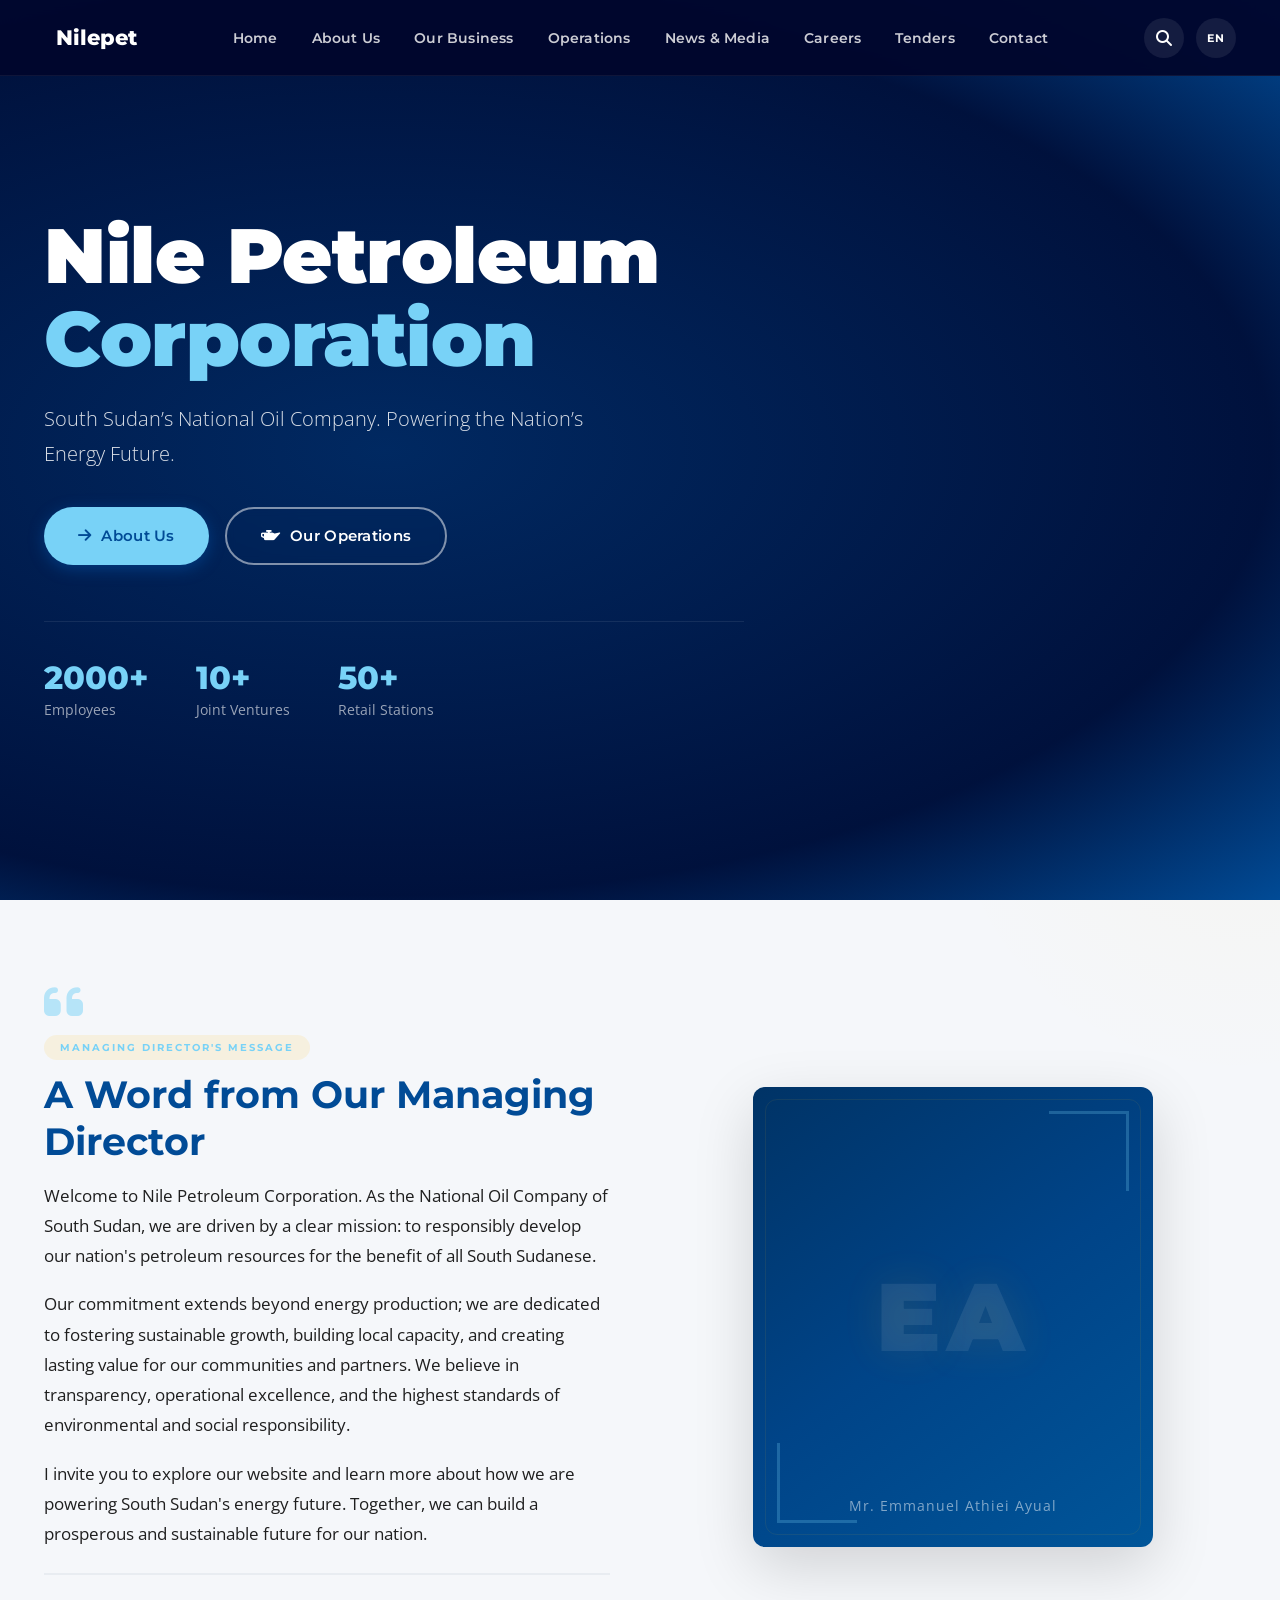
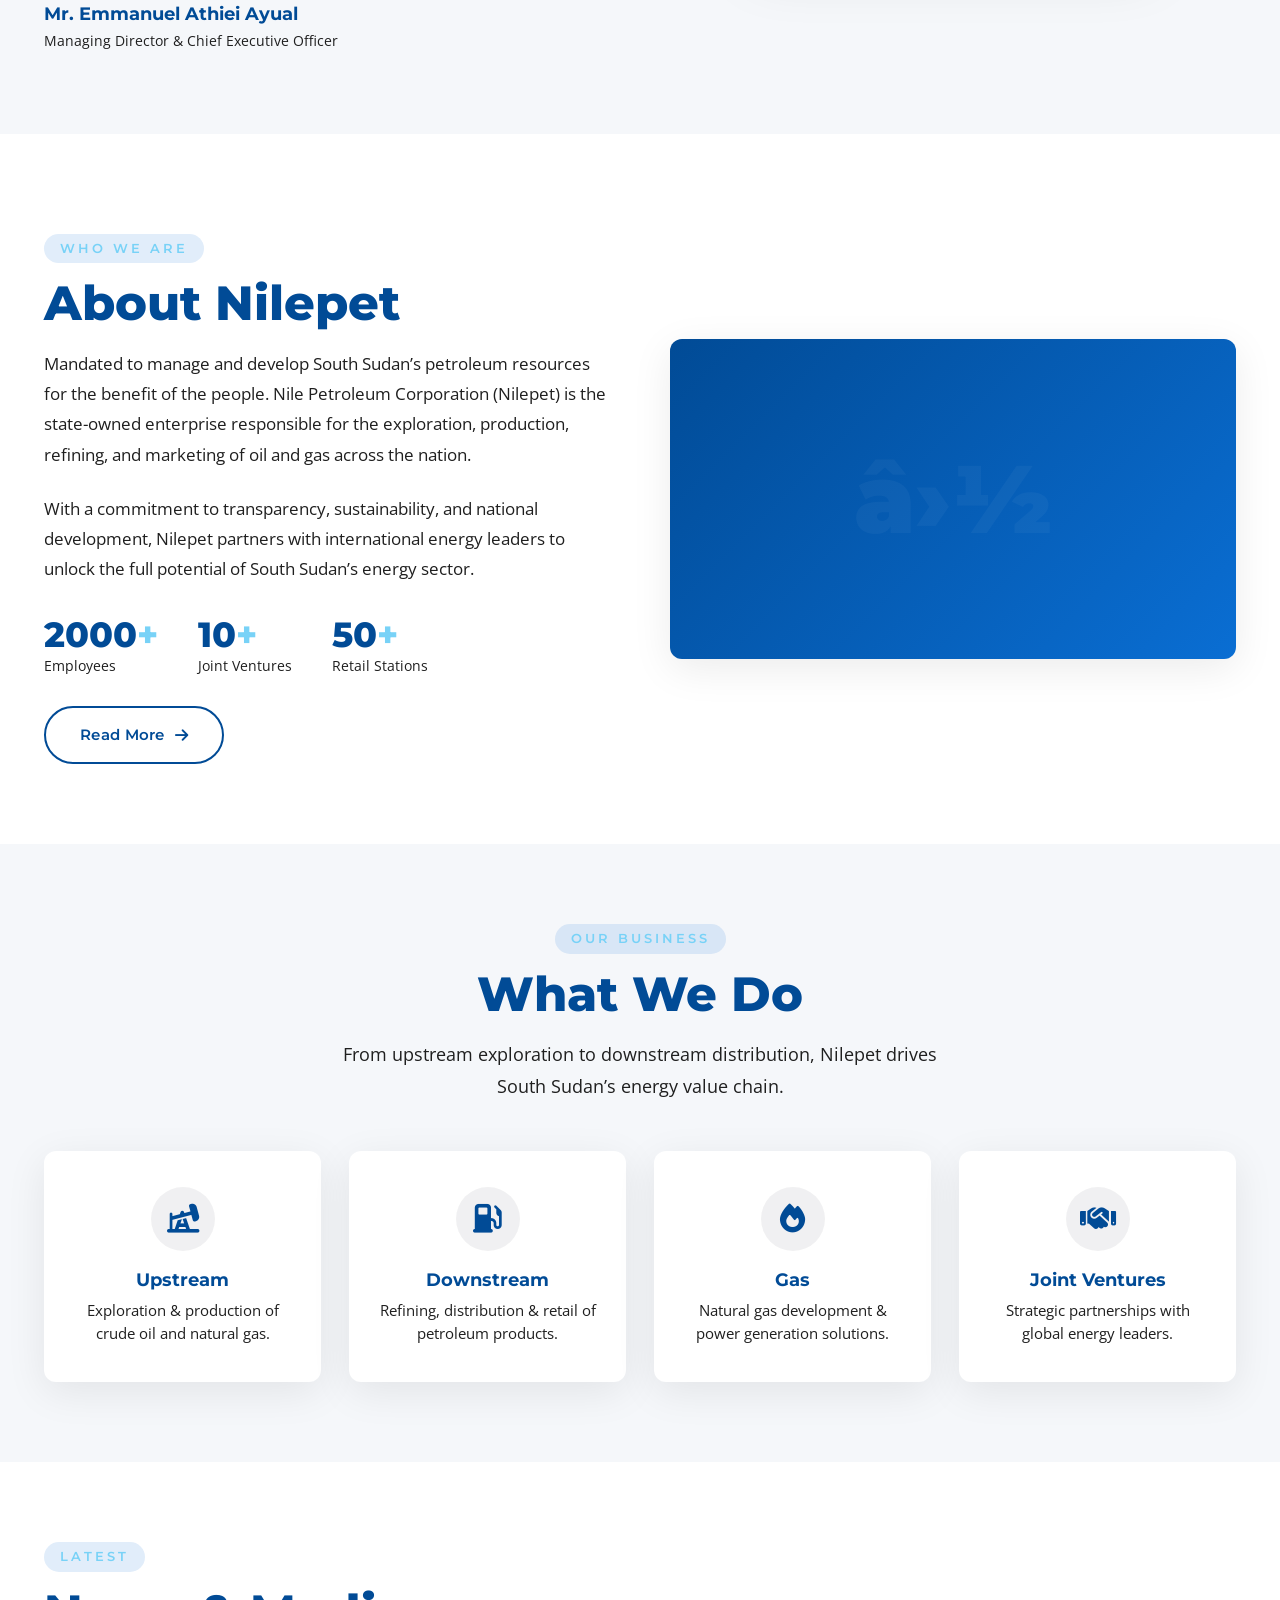
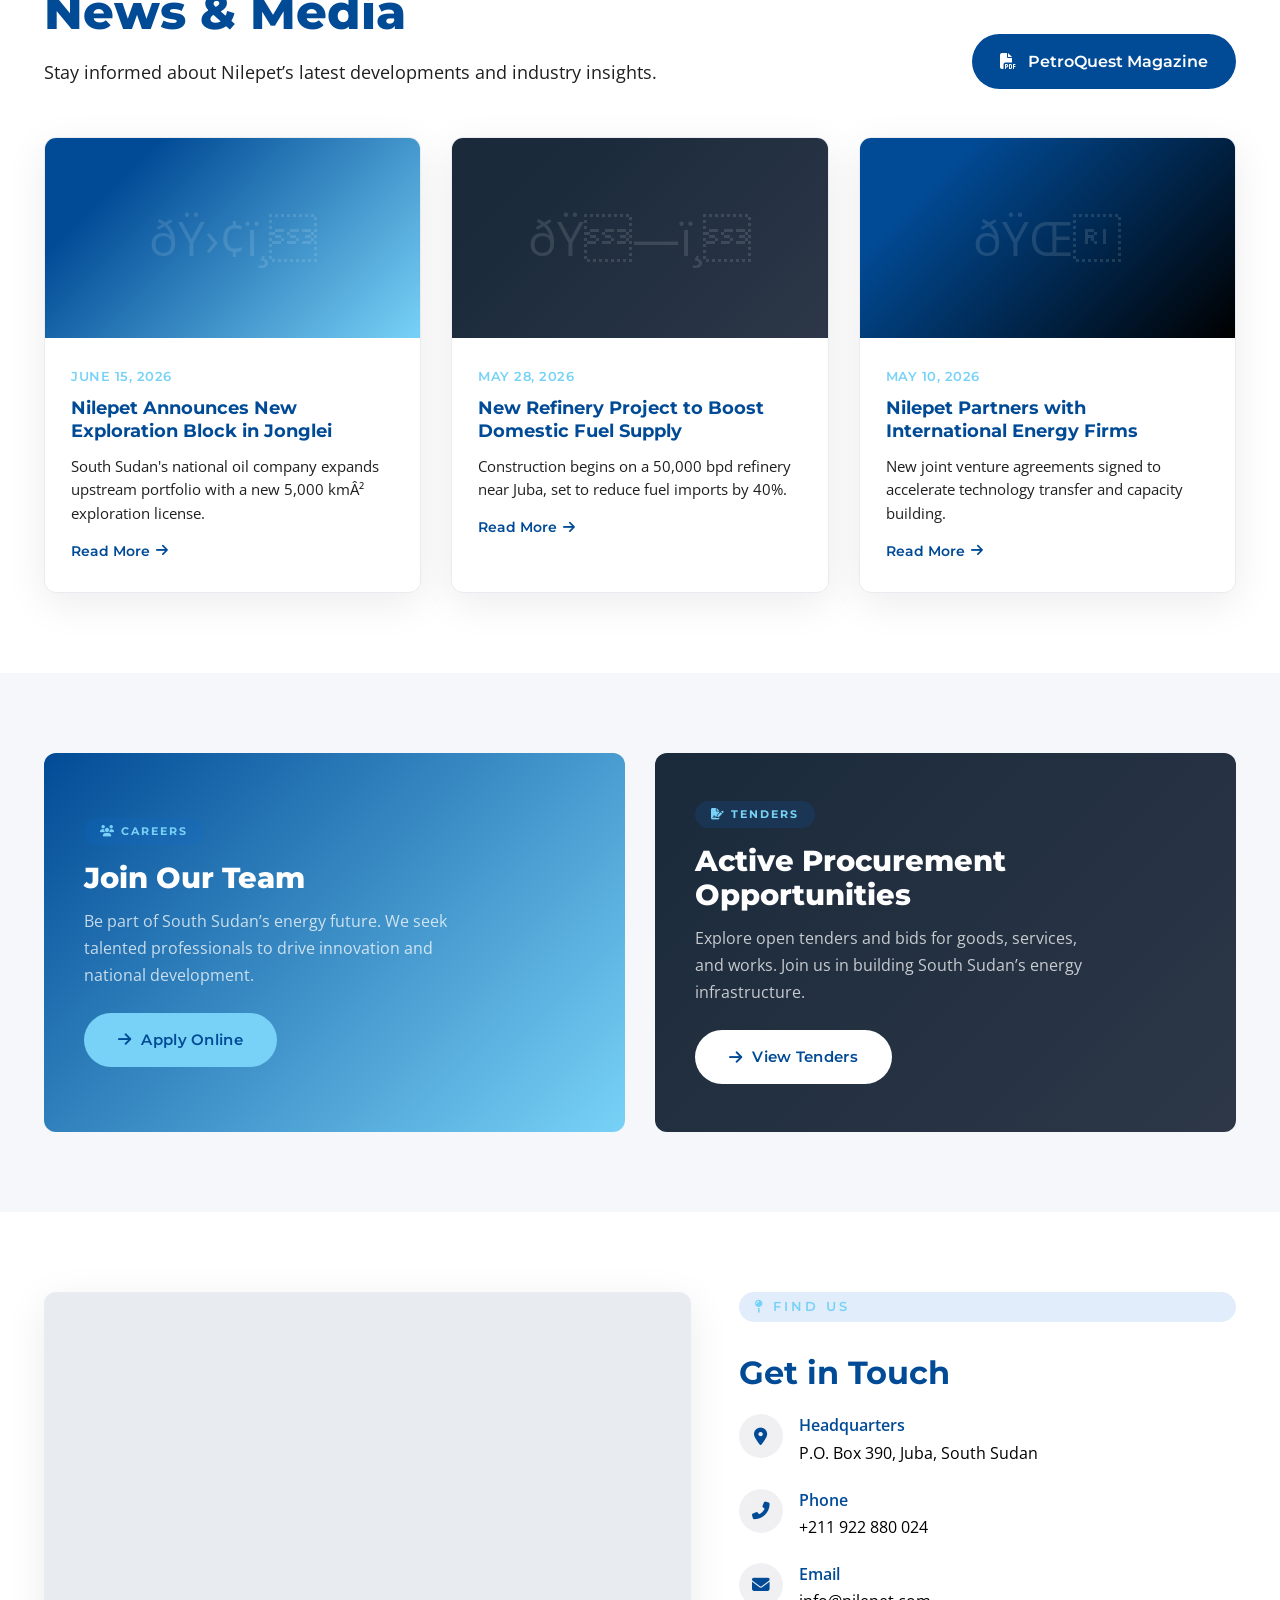
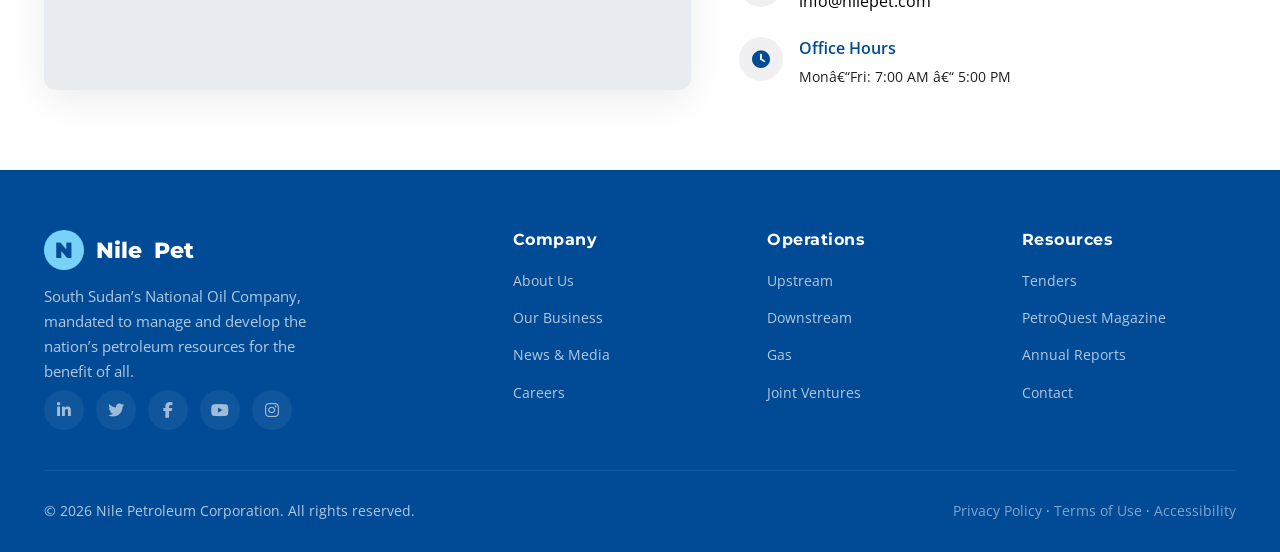
==== index.html @ d47f443c "Add files via upload" ====
﻿<!DOCTYPE html>
<html lang="en">
<head>
    <meta charset="UTF-8" />
    <meta name="viewport" content="width=device-width, initial-scale=1.0" />
    <title>Nile Petroleum Corporation â€“ South Sudan's National Oil Company</title>
    <meta name="description" content="Nile Petroleum Corporation (Nilepet) is South Sudan's National Oil Company, mandated to manage and develop the nation's petroleum resources." />
    <link rel="preconnect" href="https://fonts.googleapis.com" />
    <link rel="preconnect" href="https://fonts.gstatic.com" crossorigin />
    <link href="https://fonts.googleapis.com/css2?family=Montserrat:wght@400;600;700;800;900&family=Open+Sans:wght@300;400;600;700&display=swap" rel="stylesheet" />
    <link rel="stylesheet" href="https://cdnjs.cloudflare.com/ajax/libs/font-awesome/6.5.0/css/all.min.css" />
    <style>
        /* ===== CSS Variables ===== */
        :root {
            --deep-blue: #014B96;
            --green: #000000;
            --gold: #78D2F7;
            --white: #ffffff;
            --light-gray: #f5f7fa;
            --medium-gray: #e8ecf1;
            --dark-gray: #000000;
            --text-dark: #000000;
            --text-muted: #1f1f1f;
            --shadow: 0 10px 40px rgba(0, 0, 0, 0.08);
            --shadow-hover: 0 20px 60px rgba(0, 0, 0, 0.15);
            --radius: 12px;
            --transition: all 0.3s cubic-bezier(0.25, 0.46, 0.45, 0.94);
            --font-heading: 'Montserrat', sans-serif;
            --font-body: 'Open Sans', sans-serif;
            --nav-height: 76px;
        }

        /* ===== Reset & Base ===== */
        *,
        *::before,
        *::after {
            margin: 0;
            padding: 0;
            box-sizing: border-box;
        }

        html {
            scroll-behavior: smooth;
            -webkit-font-smoothing: antialiased;
            -moz-osx-font-smoothing: grayscale;
        }

        body {
            font-family: var(--font-body);
            color: var(--text-dark);
            background: var(--white);
            line-height: 1.7;
            overflow-x: hidden;
        }

        img {
            max-width: 100%;
            height: auto;
            display: block;
        }
        a {
            text-decoration: none;
            color: inherit;
        }
        ul {
            list-style: none;
        }
        .container {
            max-width: 1240px;
            margin: 0 auto;
            padding: 0 24px;
        }

        /* ===== Typography ===== */
        h1,
        h2,
        h3,
        h4,
        h5,
        h6 {
            font-family: var(--font-heading);
            font-weight: 700;
            line-height: 1.2;
        }

        .section-label {
            display: inline-block;
            font-family: var(--font-heading);
            font-weight: 600;
            font-size: 0.8rem;
            letter-spacing: 3px;
            text-transform: uppercase;
            color: var(--gold);
            background: rgba(10, 110, 211, 0.12);
            padding: 4px 16px;
            border-radius: 50px;
            margin-bottom: 12px;
        }

        .section-title {
            font-size: clamp(2rem, 4vw, 3rem);
            font-weight: 800;
            color: var(--deep-blue);
            margin-bottom: 16px;
        }

        .section-title span {
            color: var(--gold);
        }

        .section-sub {
            font-size: 1.1rem;
            color: var(--text-muted);
            max-width: 640px;
            line-height: 1.8;
        }

        .btn {
            display: inline-flex;
            align-items: center;
            gap: 10px;
            font-family: var(--font-heading);
            font-weight: 600;
            font-size: 0.95rem;
            padding: 14px 34px;
            border-radius: 50px;
            border: none;
            cursor: pointer;
            transition: var(--transition);
            text-decoration: none;
            letter-spacing: 0.3px;
        }

        .btn-primary {
            background: var(--gold);
            color: var(--deep-blue);
            box-shadow: 0 4px 16px rgba(10, 110, 211, 0.35);
        }
        .btn-primary:hover {
            background: #78D2F7;
            transform: translateY(-2px);
            box-shadow: 0 8px 30px rgba(10, 110, 211, 0.45);
        }

        .btn-secondary {
            background: transparent;
            color: var(--white);
            border: 2px solid rgba(255, 255, 255, 0.5);
            backdrop-filter: blur(4px);
        }
        .btn-secondary:hover {
            background: rgba(255, 255, 255, 0.12);
            border-color: var(--white);
            transform: translateY(-2px);
        }

        .btn-outline-blue {
            background: transparent;
            color: var(--deep-blue);
            border: 2px solid var(--deep-blue);
        }
        .btn-outline-blue:hover {
            background: var(--deep-blue);
            color: var(--white);
            transform: translateY(-2px);
        }

        .btn-gold {
            background: var(--gold);
            color: var(--deep-blue);
        }
        .btn-gold:hover {
            background: #78D2F7;
            transform: translateY(-2px);
            box-shadow: 0 8px 30px rgba(10, 110, 211, 0.4);
        }

        .btn-white {
            background: var(--white);
            color: var(--deep-blue);
        }
        .btn-white:hover {
            background: var(--gold);
            transform: translateY(-2px);
        }

        /* ===== NAVIGATION ===== */
        .navbar {
            position: fixed;
            top: 0;
            left: 0;
            right: 0;
            z-index: 1000;
            height: var(--nav-height);
            background: rgba(0, 7, 45, 0.96);
            backdrop-filter: blur(12px);
            -webkit-backdrop-filter: blur(12px);
            border-bottom: 1px solid rgba(255, 255, 255, 0.06);
            transition: var(--transition);
        }

        .navbar.scrolled {
            background: rgba(0, 7, 45, 0.98);
            box-shadow: 0 4px 30px rgba(0, 0, 0, 0.2);
        }

        .navbar .container {
            display: flex;
            align-items: center;
            justify-content: space-between;
            height: 100%;
        }

        .nav-logo {
            display: flex;
            align-items: center;
            gap: 12px;
            font-family: var(--font-heading);
            font-weight: 800;
            font-size: 1.3rem;
            color: var(--white);
            flex-shrink: 0;
        }

        .nav-logo .logo-icon {
            width: 44px;
            height: 44px;
            background: var(--gold);
            border-radius: 50%;
            display: flex;
            align-items: center;
            justify-content: center;
            color: var(--deep-blue);
            font-size: 1.4rem;
            font-weight: 900;
            flex-shrink: 0;
        }

        .nav-logo span {
            color: var(--gold);
        }

        .nav-links {
            display: flex;
            align-items: center;
            gap: 6px;
        }

        .nav-links a {
            color: rgba(255, 255, 255, 0.8);
            font-family: var(--font-heading);
            font-weight: 600;
            font-size: 0.85rem;
            padding: 8px 14px;
            border-radius: 8px;
            transition: var(--transition);
            letter-spacing: 0.2px;
            position: relative;
        }

        .nav-links a:hover,
        .nav-links a.active {
            color: var(--white);
            background: rgba(10, 110, 211, 0.15);
        }

        .nav-links a.active::after {
            content: '';
            position: absolute;
            bottom: 2px;
            left: 50%;
            transform: translateX(-50%);
            width: 20px;
            height: 3px;
            background: var(--gold);
            border-radius: 4px;
        }

        .nav-actions {
            display: flex;
            align-items: center;
            gap: 12px;
            flex-shrink: 0;
        }

        .nav-actions .search-btn,
        .nav-actions .lang-btn {
            background: rgba(255, 255, 255, 0.08);
            border: none;
            color: var(--white);
            width: 40px;
            height: 40px;
            border-radius: 50%;
            font-size: 1rem;
            cursor: pointer;
            transition: var(--transition);
            display: flex;
            align-items: center;
            justify-content: center;
        }

        .nav-actions .search-btn:hover,
        .nav-actions .lang-btn:hover {
            background: rgba(10, 110, 211, 0.2);
            color: var(--gold);
        }

        .lang-btn {
            font-family: var(--font-heading);
            font-weight: 700;
            font-size: 0.7rem !important;
            letter-spacing: 0.5px;
        }

        .hamburger {
            display: none;
            flex-direction: column;
            gap: 5px;
            background: none;
            border: none;
            cursor: pointer;
            padding: 6px;
        }

        .hamburger span {
            display: block;
            width: 26px;
            height: 2.5px;
            background: var(--white);
            border-radius: 4px;
            transition: var(--transition);
        }

        .hamburger.active span:nth-child(1) {
            transform: rotate(45deg) translate(5px, 5px);
        }
        .hamburger.active span:nth-child(2) {
            opacity: 0;
        }
        .hamburger.active span:nth-child(3) {
            transform: rotate(-45deg) translate(5px, -5px);
        }

        /* ===== HERO ===== */
        .hero {
            min-height: 100vh;
            display: flex;
            align-items: center;
            position: relative;
            padding: calc(var(--nav-height) + 40px) 0 80px;
            background: var(--deep-blue);
            overflow: hidden;
        }

        .hero-bg {
            position: absolute;
            inset: 0;
            background:
                url('https://images.unsplash.com/photo-1581091226033-d5c48150dbaa?w=1600&q=80') center/cover no-repeat;
            opacity: 0.35;
            transform: scale(1.05);
        }

        .hero-overlay {
            position: absolute;
            inset: 0;
            background:
                radial-gradient(ellipse at 30% 50%, rgba(0, 7, 45, 0.5) 0%, rgba(0, 7, 45, 0.85) 70%, #014B96 100%);
        }

        .hero .container {
            position: relative;
            z-index: 2;
            width: 100%;
        }

        .hero-content {
            max-width: 700px;
        }

        .hero-badge {
            display: inline-flex;
            align-items: center;
            gap: 10px;
            background: rgba(10, 110, 211, 0.15);
            border: 1px solid rgba(10, 110, 211, 0.2);
            padding: 6px 18px 6px 12px;
            border-radius: 50px;
            color: var(--gold);
            font-family: var(--font-heading);
            font-weight: 600;
            font-size: 0.8rem;
            letter-spacing: 0.5px;
            margin-bottom: 24px;
            backdrop-filter: blur(4px);
        }

        .hero-badge i {
            font-size: 0.7rem;
        }

        .hero h1 {
            font-size: clamp(2.6rem, 6vw, 4.8rem);
            font-weight: 900;
            color: var(--white);
            line-height: 1.08;
            margin-bottom: 20px;
            letter-spacing: -0.5px;
        }

        .hero h1 .highlight {
            color: var(--gold);
            position: relative;
        }

        .hero p {
            font-size: clamp(1.1rem, 1.6vw, 1.4rem);
            color: rgba(255, 255, 255, 0.85);
            max-width: 540px;
            line-height: 1.7;
            margin-bottom: 36px;
            font-weight: 300;
        }

        .hero-buttons {
            display: flex;
            flex-wrap: wrap;
            gap: 16px;
        }

        .hero-stats {
            display: flex;
            gap: 48px;
            margin-top: 56px;
            padding-top: 40px;
            border-top: 1px solid rgba(255, 255, 255, 0.08);
        }

        .hero-stats .stat-item {
            display: flex;
            flex-direction: column;
        }

        .hero-stats .stat-number {
            font-family: var(--font-heading);
            font-weight: 800;
            font-size: 2rem;
            color: var(--gold);
            line-height: 1;
        }

        .hero-stats .stat-label {
            font-size: 0.85rem;
            color: rgba(255, 255, 255, 0.6);
            font-weight: 400;
            margin-top: 4px;
        }

        /* ===== Section Spacing ===== */
        section {
            padding: 80px 0;
        }

        /* ===== About ===== */
        .about {
            background: var(--white);
        }

        .about-grid {
            display: grid;
            grid-template-columns: 1fr 1fr;
            gap: 60px;
            align-items: center;
            margin-top: 20px;
        }

        .about-text p {
            color: var(--text-muted);
            font-size: 1.05rem;
            line-height: 1.8;
            margin-bottom: 24px;
        }

        .about-stats {
            display: flex;
            gap: 40px;
            margin-top: 32px;
            flex-wrap: wrap;
        }

        .about-stats .stat {
            display: flex;
            flex-direction: column;
        }

        .about-stats .stat .num {
            font-family: var(--font-heading);
            font-weight: 800;
            font-size: 2.2rem;
            color: var(--deep-blue);
            line-height: 1;
        }

        .about-stats .stat .num .plus {
            color: var(--gold);
        }

        .about-stats .stat .label {
            font-size: 0.9rem;
            color: var(--text-muted);
            font-weight: 400;
            margin-top: 2px;
        }

        .about-image {
            border-radius: var(--radius);
            overflow: hidden;
            box-shadow: var(--shadow);
            position: relative;
            min-height: 320px;
            background: var(--medium-gray);
        }

        .about-image img {
            width: 100%;
            height: 100%;
            object-fit: cover;
            min-height: 320px;
        }

        .about-image .img-placeholder {
            width: 100%;
            height: 100%;
            min-height: 320px;
            background:
                linear-gradient(135deg, #014B96 0%, #78D2F7 100%);
            display: flex;
            align-items: center;
            justify-content: center;
            color: rgba(255, 255, 255, 0.15);
            font-size: 4rem;
            font-weight: 900;
            font-family: var(--font-heading);
        }

        /* ===== Business ===== */
        .business {
            background: var(--light-gray);
        }

        .business .section-header {
            text-align: center;
            margin-bottom: 48px;
        }

        .business .section-header .section-sub {
            margin: 0 auto;
        }

        .business-grid {
            display: grid;
            grid-template-columns: repeat(4, 1fr);
            gap: 28px;
        }

        .business-card {
            background: var(--white);
            border-radius: var(--radius);
            padding: 36px 28px 32px;
            box-shadow: var(--shadow);
            transition: var(--transition);
            border-bottom: 4px solid transparent;
            text-align: center;
        }

        .business-card:hover {
            transform: translateY(-8px);
            box-shadow: var(--shadow-hover);
            border-bottom-color: var(--gold);
        }

        .business-card .icon {
            width: 64px;
            height: 64px;
            background: rgba(0, 7, 45, 0.06);
            border-radius: 50%;
            display: flex;
            align-items: center;
            justify-content: center;
            margin: 0 auto 18px;
            font-size: 1.8rem;
            color: var(--deep-blue);
            transition: var(--transition);
        }

        .business-card:hover .icon {
            background: var(--gold);
            color: var(--deep-blue);
            transform: scale(1.05);
        }

        .business-card h3 {
            font-size: 1.15rem;
            color: var(--deep-blue);
            margin-bottom: 8px;
        }

        .business-card p {
            font-size: 0.92rem;
            color: var(--text-muted);
            line-height: 1.6;
        }

        /* ===== News ===== */
        .news {
            background: var(--white);
        }

        .news .section-header {
            display: flex;
            justify-content: space-between;
            align-items: flex-end;
            flex-wrap: wrap;
            gap: 20px;
            margin-bottom: 48px;
        }

        .news .section-header .section-sub {
            margin: 0;
        }

        .news-grid {
            display: grid;
            grid-template-columns: repeat(3, 1fr);
            gap: 30px;
        }

        .news-card {
            background: var(--white);
            border-radius: var(--radius);
            overflow: hidden;
            box-shadow: var(--shadow);
            transition: var(--transition);
            border: 1px solid var(--medium-gray);
        }

        .news-card:hover {
            transform: translateY(-6px);
            box-shadow: var(--shadow-hover);
        }

        .news-card .img-wrap {
            height: 200px;
            overflow: hidden;
            background: var(--medium-gray);
            position: relative;
        }

        .news-card .img-wrap img {
            width: 100%;
            height: 100%;
            object-fit: cover;
            transition: var(--transition);
        }

        .news-card:hover .img-wrap img {
            transform: scale(1.04);
        }

        .news-card .body {
            padding: 24px 26px 28px;
        }

        .news-card .date {
            font-size: 0.8rem;
            color: var(--gold);
            font-weight: 600;
            font-family: var(--font-heading);
            letter-spacing: 0.5px;
            text-transform: uppercase;
        }

        .news-card h4 {
            font-size: 1.1rem;
            color: var(--deep-blue);
            margin: 8px 0 12px;
            line-height: 1.3;
        }

        .news-card p {
            font-size: 0.92rem;
            color: var(--text-muted);
            line-height: 1.6;
        }

        .news-card .read-link {
            display: inline-flex;
            align-items: center;
            gap: 6px;
            font-family: var(--font-heading);
            font-weight: 600;
            font-size: 0.85rem;
            color: var(--deep-blue);
            margin-top: 14px;
            transition: var(--transition);
        }

        .news-card .read-link:hover {
            color: var(--gold);
            gap: 12px;
        }

        .magazine-link {
            display: inline-flex;
            align-items: center;
            gap: 12px;
            background: var(--deep-blue);
            color: var(--white);
            padding: 14px 28px;
            border-radius: 50px;
            font-family: var(--font-heading);
            font-weight: 600;
            transition: var(--transition);
            margin-top: 8px;
        }

        .magazine-link:hover {
            background: var(--gold);
            color: var(--deep-blue);
            transform: translateY(-2px);
        }

        /* ===== Careers + Tenders ===== */
        .careers-tenders {
            background: var(--light-gray);
        }

        .ct-grid {
            display: grid;
            grid-template-columns: 1fr 1fr;
            gap: 30px;
        }

        .ct-card {
            border-radius: var(--radius);
            padding: 48px 40px;
            position: relative;
            overflow: hidden;
            transition: var(--transition);
            min-height: 280px;
            display: flex;
            flex-direction: column;
            justify-content: center;
        }

        .ct-card:hover {
            transform: translateY(-4px);
            box-shadow: var(--shadow-hover);
        }

        .ct-card.careers {
            background: linear-gradient(135deg, #014B96 0%, #78D2F7 100%);
            color: var(--white);
        }

        .ct-card.tenders {
            background: linear-gradient(135deg, #1a2a3a 0%, #2d3748 100%);
            color: var(--white);
        }

        .ct-card .ct-badge {
            display: inline-block;
            font-family: var(--font-heading);
            font-weight: 700;
            font-size: 0.7rem;
            letter-spacing: 2px;
            text-transform: uppercase;
            color: var(--gold);
            background: rgba(10, 110, 211, 0.15);
            padding: 4px 16px;
            border-radius: 50px;
            margin-bottom: 16px;
            align-self: flex-start;
        }

        .ct-card h2 {
            font-size: 1.8rem;
            font-weight: 800;
            margin-bottom: 12px;
            color: var(--white);
        }

        .ct-card p {
            color: rgba(255, 255, 255, 0.75);
            font-size: 1rem;
            max-width: 400px;
            line-height: 1.7;
            margin-bottom: 24px;
        }

        .ct-card .btn {
            align-self: flex-start;
        }

        /* ===== Find Us ===== */
        .find-us {
            background: var(--white);
        }

        .find-us-grid {
            display: grid;
            grid-template-columns: 1.3fr 1fr;
            gap: 48px;
            align-items: stretch;
        }

        .find-us .map-wrap {
            border-radius: var(--radius);
            overflow: hidden;
            box-shadow: var(--shadow);
            min-height: 340px;
            background: var(--medium-gray);
        }

        .find-us .map-wrap iframe {
            width: 100%;
            height: 100%;
            min-height: 340px;
            border: 0;
            display: block;
        }

        .find-us .contact-info {
            display: flex;
            flex-direction: column;
            justify-content: center;
            gap: 20px;
        }

        .find-us .contact-info h2 {
            font-size: 2rem;
            color: var(--deep-blue);
        }

        .find-us .contact-item {
            display: flex;
            align-items: flex-start;
            gap: 16px;
        }

        .find-us .contact-item .icon {
            width: 44px;
            height: 44px;
            background: rgba(0, 7, 45, 0.06);
            border-radius: 50%;
            display: flex;
            align-items: center;
            justify-content: center;
            color: var(--deep-blue);
            font-size: 1.1rem;
            flex-shrink: 0;
            margin-top: 2px;
        }

        .find-us .contact-item .text {
            font-size: 1rem;
            color: var(--text-dark);
        }

        .find-us .contact-item .text strong {
            font-weight: 600;
            color: var(--deep-blue);
        }

        .find-us .contact-item .text .sub {
            font-size: 0.9rem;
            color: var(--text-muted);
        }

        /* ===== Footer ===== */
        .footer {
            background: var(--deep-blue);
            color: rgba(255, 255, 255, 0.7);
            padding: 60px 0 30px;
        }

        .footer-grid {
            display: grid;
            grid-template-columns: 2fr 1fr 1fr 1fr;
            gap: 40px;
            padding-bottom: 40px;
            border-bottom: 1px solid rgba(255, 255, 255, 0.06);
        }

        .footer-brand .logo {
            display: flex;
            align-items: center;
            gap: 12px;
            font-family: var(--font-heading);
            font-weight: 800;
            font-size: 1.4rem;
            color: var(--white);
            margin-bottom: 14px;
        }

        .footer-brand .logo .logo-icon {
            width: 40px;
            height: 40px;
            background: var(--gold);
            border-radius: 50%;
            display: flex;
            align-items: center;
            justify-content: center;
            color: var(--deep-blue);
            font-weight: 900;
        }

        .footer-brand p {
            font-size: 0.92rem;
            line-height: 1.7;
            max-width: 300px;
        }

        .footer h4 {
            color: var(--white);
            font-size: 1rem;
            font-weight: 700;
            margin-bottom: 18px;
            letter-spacing: 0.5px;
        }

        .footer ul li {
            margin-bottom: 10px;
        }

        .footer ul li a {
            font-size: 0.9rem;
            transition: var(--transition);
        }

        .footer ul li a:hover {
            color: var(--gold);
        }

        .footer .social-links {
            display: flex;
            gap: 12px;
            margin-top: 6px;
        }

        .footer .social-links a {
            width: 40px;
            height: 40px;
            background: rgba(255, 255, 255, 0.06);
            border-radius: 50%;
            display: flex;
            align-items: center;
            justify-content: center;
            transition: var(--transition);
            font-size: 1rem;
            color: rgba(255, 255, 255, 0.6);
        }

        .footer .social-links a:hover {
            background: var(--gold);
            color: var(--deep-blue);
            transform: translateY(-3px);
        }

            .md-image .md-photo-placeholder {
                max-width: 220px;
            }
            .md-image .md-photo-placeholder .md-initials {
                font-size: 3rem;
            }
            .md-image .md-photo-placeholder .md-name-overlay {
                font-size: 0.7rem;
                bottom: 20px;
            }

            
        /* ============================================================
           MD MESSAGE SECTION (PROMINENT)
        ============================================================ */
        .md-message {
            padding: 80px 0;
            background: var(--light-gray);
            position: relative;
            overflow: hidden;
        }

        .md-message::before {
            content: '';
            position: absolute;
            top: -50%;
            right: -20%;
            width: 600px;
            height: 600px;
            background: radial-gradient(circle, rgba(255, 184, 28, 0.04) 0%, transparent 70%);
            border-radius: 50%;
            pointer-events: none;
        }

        .md-message-grid {
            display: grid;
            grid-template-columns: 1fr 1fr;
            gap: 60px;
            align-items: center;
            position: relative;
            z-index: 1;
        }

        .md-content .md-quote-icon {
            font-size: 2.8rem;
            color: var(--gold);
            opacity: 0.5;
            margin-bottom: 6px;
            line-height: 1;
        }

        .md-content .md-label-badge {
            display: inline-block;
            font-family: var(--font-heading);
            font-weight: 700;
            font-size: 0.65rem;
            letter-spacing: 2px;
            text-transform: uppercase;
            color: var(--gold);
            background: rgba(255, 184, 28, 0.12);
            padding: 4px 16px;
            border-radius: 50px;
            margin-bottom: 12px;
        }

        .md-content h2 {
            font-size: clamp(1.8rem, 3vw, 2.4rem);
            color: var(--deep-blue);
            margin-bottom: 16px;
        }

        .md-content h2 span {
            color: var(--gold);
        }

        .md-content p {
            color: var(--text-muted);
            font-size: 1.05rem;
            line-height: 1.8;
            margin-bottom: 18px;
        }

        .md-content p:last-of-type {
            margin-bottom: 0;
        }

        .md-signature {
            margin-top: 24px;
            padding-top: 24px;
            border-top: 2px solid var(--medium-gray);
        }

        .md-signature .md-name {
            font-family: var(--font-heading);
            font-weight: 700;
            font-size: 1.1rem;
            color: var(--deep-blue);
        }

        .md-signature .md-title {
            font-size: 0.9rem;
            color: var(--text-muted);
        }

        .md-image {
            display: flex;
            justify-content: center;
            align-items: center;
            position: relative;
        }

        .md-image .md-photo-placeholder {
            width: 100%;
            max-width: 400px;
            aspect-ratio: 1 / 1.15;
            border-radius: var(--radius);
            background: linear-gradient(145deg, #003366 0%, #004488 50%, #005599 100%);
            display: flex;
            flex-direction: column;
            align-items: center;
            justify-content: center;
            color: rgba(255, 255, 255, 0.12);
            font-size: 8rem;
            font-weight: 900;
            font-family: var(--font-heading);
            position: relative;
            box-shadow: var(--shadow-hover);
            overflow: hidden;
            transition: var(--transition);
        }

        .md-image .md-photo-placeholder:hover {
            transform: translateY(-4px);
            box-shadow: 0 30px 60px rgba(0, 0, 0, 0.2);
        }

        .md-image .md-photo-placeholder .md-initials {
            font-size: 6rem;
            color: rgba(255, 255, 255, 0.08);
            font-weight: 900;
            font-family: var(--font-heading);
            letter-spacing: 6px;
            text-shadow: 0 0 40px rgba(255, 184, 28, 0.1);
        }

        .md-image .md-photo-placeholder .md-name-overlay {
            position: absolute;
            bottom: 30px;
            left: 0;
            right: 0;
            text-align: center;
            color: rgba(255, 255, 255, 0.5);
            font-size: 0.85rem;
            font-family: var(--font-body);
            letter-spacing: 1px;
            font-weight: 400;
        }

        .md-image .md-photo-placeholder .decoration-line {
            position: absolute;
            top: 24px;
            right: 24px;
            width: 80px;
            height: 80px;
            border-top: 3px solid var(--gold);
            border-right: 3px solid var(--gold);
            opacity: 0.25;
        }

        .md-image .md-photo-placeholder .decoration-line-bottom {
            position: absolute;
            bottom: 24px;
            left: 24px;
            width: 80px;
            height: 80px;
            border-bottom: 3px solid var(--gold);
            border-left: 3px solid var(--gold);
            opacity: 0.25;
        }

        .md-image .md-photo-placeholder .gold-ring {
            position: absolute;
            inset: 12px;
            border: 1px solid rgba(255, 184, 28, 0.08);
            border-radius: var(--radius);
            pointer-events: none;
        }

        .footer-bottom {
            display: flex;
            justify-content: space-between;
            align-items: center;
            flex-wrap: wrap;
            gap: 16px;
            padding-top: 28px;
            font-size: 0.85rem;
        }

        .footer-bottom a {
            color: rgba(255, 255, 255, 0.5);
            transition: var(--transition);
        }

        .footer-bottom a:hover {
            color: var(--gold);
        }

        /* ===== Responsive ===== */
        @media (max-width: 1024px) {
            .business-grid {
                grid-template-columns: repeat(2, 1fr);
            }
            .news-grid {
                grid-template-columns: repeat(2, 1fr);
            }
            .footer-grid {
                grid-template-columns: 1fr 1fr;
            }
        }

        @media (max-width: 900px) {
            .about-grid {
                grid-template-columns: 1fr;
                gap: 40px;
            }
            .about-image {
                order: -1;
                min-height: 240px;
            }
            .about-image .img-placeholder {
                min-height: 240px;
            }
            .find-us-grid {
                grid-template-columns: 1fr;
            }
            .find-us .map-wrap {
                min-height: 260px;
            }
            .find-us .map-wrap iframe {
                min-height: 260px;
            }
            .ct-grid {
                grid-template-columns: 1fr;
            }
            .hero-stats {
                gap: 28px;
                flex-wrap: wrap;
            }
            .hero-stats .stat-number {
                font-size: 1.6rem;
            }
        }

        @media (max-width: 768px) {
            :root {
                --nav-height: 64px;
            }

            .nav-links {
                position: fixed;
                top: var(--nav-height);
                left: 0;
                right: 0;
                background: rgba(0, 7, 45, 0.98);
                backdrop-filter: blur(12px);
                flex-direction: column;
                padding: 24px 28px 32px;
                gap: 4px;
                transform: translateY(-120%);
                transition: var(--transition);
                border-bottom: 1px solid rgba(255, 255, 255, 0.06);
                box-shadow: 0 20px 40px rgba(0, 0, 0, 0.3);
                max-height: calc(100vh - var(--nav-height));
                overflow-y: auto;
            }

            .nav-links.open {
                transform: translateY(0);
            }

            .nav-links a {
                font-size: 1rem;
                padding: 12px 16px;
                width: 100%;
                border-radius: 8px;
            }

            .nav-links a.active::after {
                display: none;
            }

            .nav-links a.active {
                background: rgba(10, 110, 211, 0.15);
                color: var(--gold);
            }

            .hamburger {
                display: flex;
            }

            .nav-actions .search-btn,
            .nav-actions .lang-btn {
                width: 36px;
                height: 36px;
                font-size: 0.9rem;
            }

            .hero {
                padding: calc(var(--nav-height) + 24px) 0 60px;
                min-height: auto;
            }

            .hero h1 {
                font-size: clamp(2rem, 8vw, 2.8rem);
            }

            .hero-buttons {
                flex-direction: column;
                width: 100%;
            }

            .hero-buttons .btn {
                justify-content: center;
                width: 100%;
            }

            section {
                padding: 56px 0;
            }

            .business-grid {
                grid-template-columns: 1fr 1fr;
                gap: 16px;
            }

            .business-card {
                padding: 24px 18px 22px;
            }

            .business-card .icon {
                width: 52px;
                height: 52px;
                font-size: 1.4rem;
            }

            .news-grid {
                grid-template-columns: 1fr;
                gap: 24px;
            }

            .news .section-header {
                flex-direction: column;
                align-items: flex-start;
            }

            .footer-grid {
                grid-template-columns: 1fr;
                gap: 32px;
            }

            .footer-bottom {
                flex-direction: column;
                text-align: center;
            }

            .about-stats {
                gap: 24px;
            }

            .about-stats .stat .num {
                font-size: 1.8rem;
            }

            .ct-card {
                padding: 32px 28px;
                min-height: 200px;
            }

            .ct-card h2 {
                font-size: 1.4rem;
            }

            .find-us .contact-info h2 {
                font-size: 1.6rem;
            }

            .section-title {
                font-size: 1.8rem;
            }
        }

        @media (max-width: 480px) {
            .business-grid {
                grid-template-columns: 1fr 1fr;
                gap: 12px;
            }

            .business-card {
                padding: 18px 12px 16px;
            }

            .business-card h3 {
                font-size: 0.95rem;
            }

            .business-card p {
                font-size: 0.8rem;
            }

            .business-card .icon {
                width: 44px;
                height: 44px;
                font-size: 1.2rem;
                margin-bottom: 12px;
            }

            .hero-stats {
                gap: 16px;
            }

            .hero-stats .stat-number {
                font-size: 1.3rem;
            }

            .hero-stats .stat-label {
                font-size: 0.75rem;
            }

            .nav-logo {
                font-size: 1rem;
            }
            .nav-logo .logo-icon {
                width: 36px;
                height: 36px;
                font-size: 1.1rem;
            }

            .container {
                padding: 0 16px;
            }
        }

        /* ===== Animations ===== */
        .fade-up {
            opacity: 0;
            transform: translateY(30px);
            transition: all 0.7s ease;
        }

        .fade-up.visible {
            opacity: 1;
            transform: translateY(0);
        }

        /* ===== Scrollbar ===== */
        ::-webkit-scrollbar {
            width: 8px;
        }
        ::-webkit-scrollbar-track {
            background: var(--light-gray);
        }
        ::-webkit-scrollbar-thumb {
            background: var(--deep-blue);
            border-radius: 8px;
        }
        ::-webkit-scrollbar-thumb:hover {
            background: var(--gold);
        }

        /* ===== Utility ===== */
        .text-center {
            text-align: center;
        }
        .mt-8 {
            margin-top: 8px;
        }
        .mt-16 {
            margin-top: 16px;
        }
        .gap-12 {
            gap: 12px;
        }
        .flex-center {
            display: flex;
            align-items: center;
            justify-content: center;
        }
    </style>
</head>
<body>

    <!-- ===== NAVBAR ===== -->
    <nav class="navbar" id="navbar" role="navigation" aria-label="Main navigation">
        <div class="container">
            <a href="index.html" class="nav-logo" aria-label="Nile Petroleum Corporation Home">
                <span><img src="" alt=""></span>
                Nilepet
            </a>

            <ul class="nav-links" id="navLinks" role="menubar">
                <li role="none"><a href="index.html" role="menuitem" class="active">Home</a></li>
                <li role="none"><a href="about.html" role="menuitem">About Us</a></li>
                <li role="none"><a href="business.html" role="menuitem">Our Business</a></li>
                <li role="none"><a href="operations.html" role="menuitem">Operations</a></li>
                <li role="none"><a href="news.html" role="menuitem">News &amp; Media</a></li>
                <li role="none"><a href="careers.html" role="menuitem">Careers</a></li>
                <li role="none"><a href="tenders.html" role="menuitem">Tenders</a></li>
                <li role="none"><a href="index.html#contact" role="menuitem">Contact</a></li>
            </ul>

            <div class="nav-actions">
                <button class="search-btn" aria-label="Search" title="Search">
                    <i class="fas fa-search"></i>
                </button>
                <button class="lang-btn" aria-label="Toggle language" title="Language">
                    EN
                </button>
                <button class="hamburger" id="hamburger" aria-label="Toggle menu" aria-expanded="false">
                    <span></span>
                    <span></span>
                    <span></span>
                </button>
            </div>
        </div>
    </nav>

    <!-- ===== HERO ===== -->
    <section class="hero" id="home">
        <div class="hero-bg" aria-hidden="true"></div>
        <div class="hero-overlay" aria-hidden="true"></div>
        <div class="container">
            <div class="hero-content">
                <h1>
                    Nile Petroleum<br />
                    <span class="highlight">Corporation</span>
                </h1>
                <p>
                    South Sudan&rsquo;s National Oil Company. Powering the Nation&rsquo;s Energy Future.
                </p>
                <div class="hero-buttons">
                    <a href="about.html" class="btn btn-primary">
                        <i class="fas fa-arrow-right"></i> About Us
                    </a>
                    <a href="business.html" class="btn btn-secondary">
                        <i class="fas fa-oil-can"></i> Our Operations
                    </a>
                </div>
                <div class="hero-stats">
                    <div class="stat-item">
                        <span class="stat-number">2000+</span>
                        <span class="stat-label">Employees</span>
                    </div>
                    <div class="stat-item">
                        <span class="stat-number">10+</span>
                        <span class="stat-label">Joint Ventures</span>
                    </div>
                    <div class="stat-item">
                        <span class="stat-number">50+</span>
                        <span class="stat-label">Retail Stations</span>
                    </div>
                </div>
            </div>
        </div>
    </section>

       <!-- ============================================================
    MD MESSAGE SECTION (PROMINENTLY POSITIONED)
    ============================================================ -->
    <section class="md-message" id="md-message">
        <div class="container">
            <div class="md-message-grid">
                <div class="md-content fade-up">
                    <div class="md-quote-icon"><i class="fas fa-quote-left"></i></div>
                    <span class="md-label-badge">Managing Director's Message</span>
                    <h2>A Word from Our Managing Director</h2>
                    <p>
                        Welcome to Nile Petroleum Corporation. As the National Oil Company of South Sudan,
                        we are driven by a clear mission: to responsibly develop our nation's petroleum
                        resources for the benefit of all South Sudanese.
                    </p>
                    <p>
                        Our commitment extends beyond energy production; we are dedicated to fostering
                        sustainable growth, building local capacity, and creating lasting value for our
                        communities and partners. We believe in transparency, operational excellence,
                        and the highest standards of environmental and social responsibility.
                    </p>
                    <p>
                        I invite you to explore our website and learn more about how we are powering
                        South Sudan's energy future. Together, we can build a prosperous and sustainable
                        future for our nation.
                    </p>
                    <div class="md-signature">
                        <div class="md-name">Mr. Emmanuel Athiei Ayual</div>
                        <div class="md-title">Managing Director &amp; Chief Executive Officer</div>
                    </div>
                </div>
                <div class="md-image fade-up">
                    <div class="md-photo-placeholder">
                        <div class="decoration-line"></div>
                        <div class="decoration-line-bottom"></div>
                        <div class="gold-ring"></div>
                        <div class="md-initials">EA</div>
                        <div class="md-name-overlay">Mr. Emmanuel Athiei Ayual</div>
                    </div>
                </div>
            </div>
        </div>
    </section>

    <!-- ===== ABOUT ===== -->
    <section class="about" id="about">
        <div class="container">
            <div class="about-grid">
                <div class="about-text fade-up">
                    <span class="section-label"> Who We Are</span>
                    <h2 class="section-title">About Nilepet</h2>
                    <p>
                        Mandated to manage and develop South Sudan&rsquo;s petroleum resources for the benefit of the people.
                        Nile Petroleum Corporation (Nilepet) is the state-owned enterprise responsible for the exploration,
                        production, refining, and marketing of oil and gas across the nation.
                    </p>
                    <p>
                        With a commitment to transparency, sustainability, and national development, Nilepet partners
                        with international energy leaders to unlock the full potential of South Sudan&rsquo;s energy sector.
                    </p>
                    <div class="about-stats">
                        <div class="stat">
                            <span class="num">2000<span class="plus">+</span></span>
                            <span class="label">Employees</span>
                        </div>
                        <div class="stat">
                            <span class="num">10<span class="plus">+</span></span>
                            <span class="label">Joint Ventures</span>
                        </div>
                        <div class="stat">
                            <span class="num">50<span class="plus">+</span></span>
                            <span class="label">Retail Stations</span>
                        </div>
                    </div>
                    <a href="about.html" class="btn btn-outline-blue" style="margin-top: 28px;">
                        Read More <i class="fas fa-arrow-right"></i>
                    </a>
                </div>
                <div class="about-image fade-up">
                    <div class="img-placeholder" style="background: linear-gradient(135deg, #014B96 0%, #0A6ED3 100%); color: rgba(255,255,255,0.08); font-size: 6rem; display: flex; align-items: center; justify-content: center; min-height: 320px;">
                        <span style="opacity: 0.5;">â›½</span>
                    </div>
                </div>
            </div>
        </div>
    </section>

    <!-- ===== BUSINESS ===== -->
    <section class="business" id="business">
        <div class="container">
            <div class="section-header fade-up">
                <span class="section-label">Our Business</span>
                <h2 class="section-title">What We Do</h2>
                <p class="section-sub">
                    From upstream exploration to downstream distribution, Nilepet drives South Sudan&rsquo;s energy value chain.
                </p>
            </div>
            <div class="business-grid">
                <div class="business-card fade-up">
                    <div class="icon"><i class="fas fa-oil-well"></i></div>
                    <h3>Upstream</h3>
                    <p>Exploration &amp; production of crude oil and natural gas.</p>
                </div>
                <div class="business-card fade-up">
                    <div class="icon"><i class="fas fa-gas-pump"></i></div>
                    <h3>Downstream</h3>
                    <p>Refining, distribution &amp; retail of petroleum products.</p>
                </div>
                <div class="business-card fade-up">
                    <div class="icon"><i class="fas fa-fire"></i></div>
                    <h3>Gas</h3>
                    <p>Natural gas development &amp; power generation solutions.</p>
                </div>
                <div class="business-card fade-up">
                    <div class="icon"><i class="fas fa-handshake"></i></div>
                    <h3>Joint Ventures</h3>
                    <p>Strategic partnerships with global energy leaders.</p>
                </div>
            </div>
        </div>
    </section>

    <!-- ===== NEWS ===== -->
    <section class="news" id="news">
        <div class="container">
            <div class="section-header fade-up">
                <div>
                    <span class="section-label">Latest</span>
                    <h2 class="section-title">News &amp; Media</h2>
                    <p class="section-sub">Stay informed about Nilepet&rsquo;s latest developments and industry insights.</p>
                </div>
                <a href="#" class="magazine-link">
                    <i class="fas fa-file-pdf"></i> PetroQuest Magazine
                </a>
            </div>
            <div class="news-grid">
                <article class="news-card fade-up">
                    <div class="img-wrap" style="background: linear-gradient(135deg, #014B96 20%, #78D2F7 100%); display: flex; align-items: center; justify-content: center; color: rgba(255,255,255,0.12); font-size: 3rem;">
                        <span>ðŸ›¢ï¸</span>
                    </div>
                    <div class="body">
                        <span class="date">June 15, 2026</span>
                        <h4>Nilepet Announces New Exploration Block in Jonglei</h4>
                        <p>South Sudan's national oil company expands upstream portfolio with a new 5,000 kmÂ² exploration license.</p>
                        <a href="#" class="read-link">Read More <i class="fas fa-arrow-right"></i></a>
                    </div>
                </article>

                <article class="news-card fade-up">
                    <div class="img-wrap" style="background: linear-gradient(135deg, #1a2a3a 20%, #2d3748 100%); display: flex; align-items: center; justify-content: center; color: rgba(255,255,255,0.12); font-size: 3rem;">
                        <span>ðŸ—ï¸</span>
                    </div>
                    <div class="body">
                        <span class="date">May 28, 2026</span>
                        <h4>New Refinery Project to Boost Domestic Fuel Supply</h4>
                        <p>Construction begins on a 50,000 bpd refinery near Juba, set to reduce fuel imports by 40%.</p>
                        <a href="#" class="read-link">Read More <i class="fas fa-arrow-right"></i></a>
                    </div>
                </article>

                <article class="news-card fade-up">
                    <div class="img-wrap" style="background: linear-gradient(135deg, #014B96 20%, #000000 100%); display: flex; align-items: center; justify-content: center; color: rgba(255,255,255,0.12); font-size: 3rem;">
                        <span>ðŸŒ</span>
                    </div>
                    <div class="body">
                        <span class="date">May 10, 2026</span>
                        <h4>Nilepet Partners with International Energy Firms</h4>
                        <p>New joint venture agreements signed to accelerate technology transfer and capacity building.</p>
                        <a href="#" class="read-link">Read More <i class="fas fa-arrow-right"></i></a>
                    </div>
                </article>
            </div>
        </div>
    </section>

    <!-- ===== CAREERS + TENDERS ===== -->
    <section class="careers-tenders" id="careers">
        <div class="container">
            <div class="ct-grid">
                <div class="ct-card careers fade-up" id="careers">
                    <span class="ct-badge"><i class="fas fa-users"></i> Careers</span>
                    <h2>Join Our Team</h2>
                    <p>Be part of South Sudan&rsquo;s energy future. We seek talented professionals to drive innovation and national development.</p>
                    <a href="form.html" class="btn btn-gold">
                        <i class="fas fa-arrow-right"></i> Apply Online
                    </a>
                </div>
                <div class="ct-card tenders fade-up" id="tenders">
                    <span class="ct-badge"><i class="fas fa-file-signature"></i> Tenders</span>
                    <h2>Active Procurement Opportunities</h2>
                    <p>Explore open tenders and bids for goods, services, and works. Join us in building South Sudan&rsquo;s energy infrastructure.</p>
                    <a href="tenders.html" class="btn btn-white">
                        <i class="fas fa-arrow-right"></i> View Tenders
                    </a>
                </div>
            </div>
        </div>
    </section>

    <!-- ===== FIND US ===== -->
    <section class="find-us" id="contact">
        <div class="container">
            <div class="find-us-grid">
                <div class="map-wrap fade-up">
                    <iframe
                    src="https://www.google.com/maps/embed?pb=!1m18!1m12!1m3!1d25484.872961330057!2d31.5667!3d4.85!2m3!1f0!2f0!3f0!3m2!1i1024!2i768!4f13.1!3m3!1m2!1s0x1769a1b0e5d5e5e5%3A0x5e5e5e5e5e5e5e5e!2sJuba%2C%20South%20Sudan!5e0!3m2!1sen!2sus!4v1690000000000"
                    allowfullscreen=""
                    loading="lazy"
                    referrerpolicy="no-referrer-when-downgrade"
                    title="Nilepet Headquarters Map"
                ></iframe>
            </div>
            <div class="contact-info fade-up">
                <span class="section-label"><i class="fas fa-map-pin"></i> Find Us</span>
                <h2>Get in <span>Touch</span></h2>
                <div class="contact-item">
                    <div class="icon"><i class="fas fa-map-marker-alt"></i></div>
                    <div class="text">
                        <strong>Headquarters</strong><br />
                        P.O. Box 390, Juba, South Sudan
                    </div>
                </div>
                <div class="contact-item">
                    <div class="icon"><i class="fas fa-phone-alt"></i></div>
                    <div class="text">
                        <strong>Phone</strong><br />
                        <a href="tel:+211922880024">+211 922 880 024</a>
                    </div>
                </div>
                <div class="contact-item">
                    <div class="icon"><i class="fas fa-envelope"></i></div>
                    <div class="text">
                        <strong>Email</strong><br />
                        <a href="mailto:info@nilepet.com">info@nilepet.com</a>
                    </div>
                </div>
                <div class="contact-item">
                    <div class="icon"><i class="fas fa-clock"></i></div>
                    <div class="text">
                        <strong>Office Hours</strong><br />
                        <span class="sub">Monâ€“Fri: 7:00 AM â€“ 5:00 PM</span>
                    </div>
                </div>
            </div>
        </div>
    </div>
</section>

<!-- ===== FOOTER ===== -->
<footer class="footer" role="contentinfo">
    <div class="container">
        <div class="footer-grid">
            <div class="footer-brand">
                <div class="logo">
                    <span class="logo-icon">N</span>
                    Nile<span>Pet</span>
                </div>
                <p>
                    South Sudan&rsquo;s National Oil Company, mandated to manage and develop
                    the nation&rsquo;s petroleum resources for the benefit of all.
                </p>
                <div class="social-links">
                    <a href="#" aria-label="LinkedIn"><i class="fab fa-linkedin-in"></i></a>
                    <a href="#" aria-label="Twitter"><i class="fab fa-twitter"></i></a>
                    <a href="#" aria-label="Facebook"><i class="fab fa-facebook-f"></i></a>
                    <a href="#" aria-label="YouTube"><i class="fab fa-youtube"></i></a>
                    <a href="#" aria-label="Instagram"><i class="fab fa-instagram"></i></a>
                </div>
            </div>
            <div>
                <h4>Company</h4>
                <ul>
                    <li><a href="#about">About Us</a></li>
                    <li><a href="#business">Our Business</a></li>
                    <li><a href="#news">News &amp; Media</a></li>
                    <li><a href="#careers">Careers</a></li>
                </ul>
            </div>
            <div>
                <h4>Operations</h4>
                <ul>
                    <li><a href="#business">Upstream</a></li>
                    <li><a href="#business">Downstream</a></li>
                    <li><a href="#business">Gas</a></li>
                    <li><a href="#business">Joint Ventures</a></li>
                </ul>
            </div>
            <div>
                <h4>Resources</h4>
                <ul>
                    <li><a href="#">Tenders</a></li>
                    <li><a href="#">PetroQuest Magazine</a></li>
                    <li><a href="#">Annual Reports</a></li>
                    <li><a href="#contact">Contact</a></li>
                </ul>
            </div>
        </div>
        <div class="footer-bottom">
            <span>&copy; 2026 Nile Petroleum Corporation. All rights reserved.</span>
            <span>
                <a href="#">Privacy Policy</a> &middot;
                <a href="#">Terms of Use</a> &middot;
                <a href="#">Accessibility</a>
            </span>
        </div>
    </div>
</footer>

<!-- ===== SCRIPTS ===== -->
<script>
    document.addEventListener('DOMContentLoaded', function() {

        // ---- Mobile Menu ----
        const hamburger = document.getElementById('hamburger');
        const navLinks = document.getElementById('navLinks');

        hamburger.addEventListener('click', function() {
            const expanded = this.getAttribute('aria-expanded') === 'true' ? false : true;
            this.setAttribute('aria-expanded', expanded);
            this.classList.toggle('active');
            navLinks.classList.toggle('open');
        });

        // Close menu on link click
        document.querySelectorAll('.nav-links a').forEach(link => {
            link.addEventListener('click', function() {
                hamburger.classList.remove('active');
                hamburger.setAttribute('aria-expanded', 'false');
                navLinks.classList.remove('open');
                // Update active link
                document.querySelectorAll('.nav-links a').forEach(l => l.classList.remove('active'));
                this.classList.add('active');
            });
        });

        // ---- Sticky Navbar ----
        const navbar = document.getElementById('navbar');
        let lastScroll = 0;

        window.addEventListener('scroll', function() {
            const currentScroll = window.pageYOffset || document.documentElement.scrollTop;
            if (currentScroll > 60) {
                navbar.classList.add('scrolled');
            } else {
                navbar.classList.remove('scrolled');
            }
            lastScroll = currentScroll;
        });

        // ---- Scroll Animations (Intersection Observer) ----
        const fadeElements = document.querySelectorAll('.fade-up');

        const observer = new IntersectionObserver((entries) => {
            entries.forEach(entry => {
                if (entry.isIntersecting) {
                    entry.target.classList.add('visible');
                }
            });
        }, {
            threshold: 0.15,
            rootMargin: '0px 0px -40px 0px'
        });

        fadeElements.forEach(el => observer.observe(el));

        // ---- Smooth scroll for anchor links ----
        document.querySelectorAll('a[href^="#"]').forEach(anchor => {
            anchor.addEventListener('click', function(e) {
                const targetId = this.getAttribute('href');
                if (targetId === '#') return;
                const target = document.querySelector(targetId);
                if (target) {
                    e.preventDefault();
                    const offsetTop = target.getBoundingClientRect().top + window.pageYOffset -
                        parseInt(getComputedStyle(document.documentElement).getPropertyValue('--nav-height')) -
                        12;
                    window.scrollTo({
                        top: offsetTop,
                        behavior: 'smooth'
                    });
                }
            });
        });

        // ---- Search button placeholder ----
        document.querySelector('.search-btn').addEventListener('click', function() {
            alert('ðŸ” Search functionality coming soon.');
        });

        // ---- Language toggle ----
        const langBtn = document.querySelector('.lang-btn');
        let lang = 'EN';
        langBtn.addEventListener('click', function() {
            lang = lang === 'EN' ? 'AR' : 'EN';
            this.textContent = lang;
            // In production, this would trigger i18n switch
        });

        // ---- Active nav link on scroll ----
        const sections = document.querySelectorAll('section[id]');
        const navLinksAll = document.querySelectorAll('.nav-links a');

        window.addEventListener('scroll', function() {
            let current = '';
            const scrollPos = window.pageYOffset + 120;
            sections.forEach(section => {
                const sectionTop = section.offsetTop;
                const sectionHeight = section.offsetHeight;
                if (scrollPos >= sectionTop && scrollPos < sectionTop + sectionHeight) {
                    current = section.getAttribute('id');
                }
            });
            navLinksAll.forEach(link => {
                link.classList.remove('active');
                if (link.getAttribute('href') === '#' + current) {
                    link.classList.add('active');
                }
            });
        });

    });
</script>
</body>
</html>
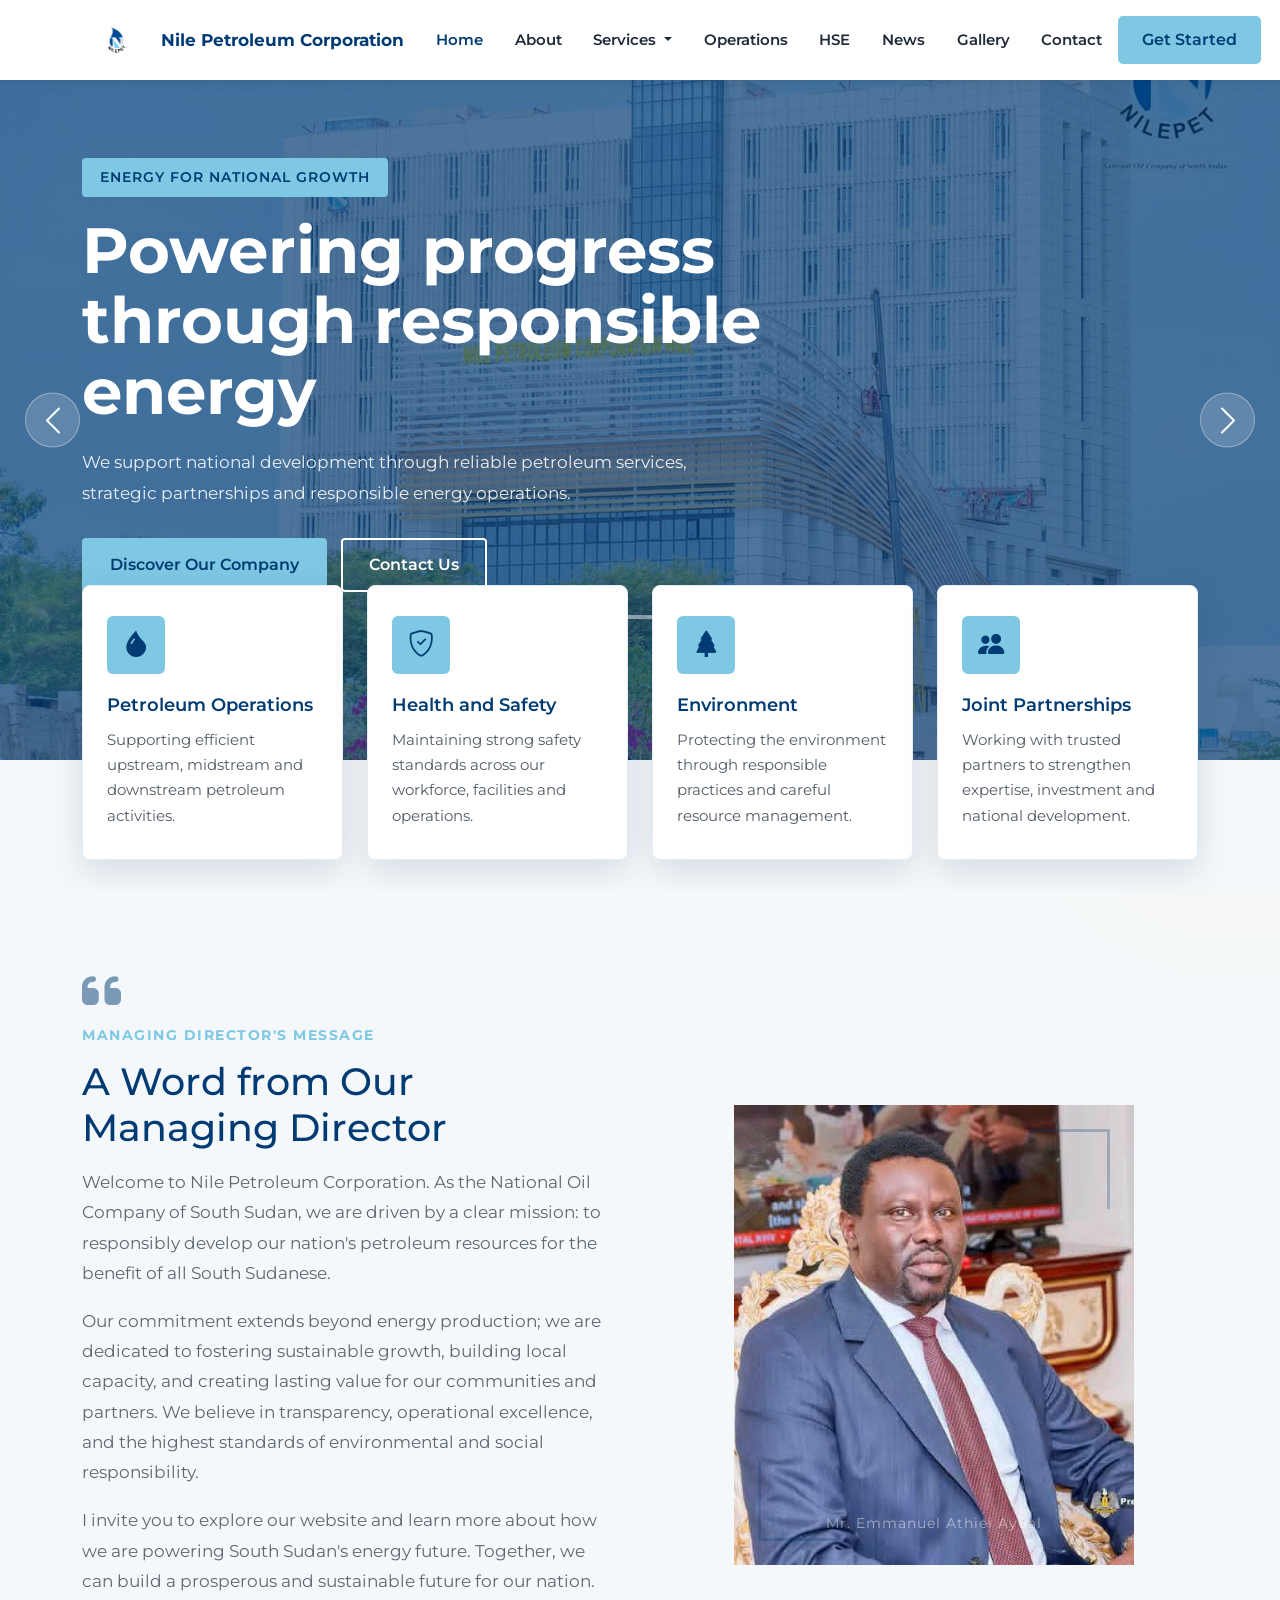
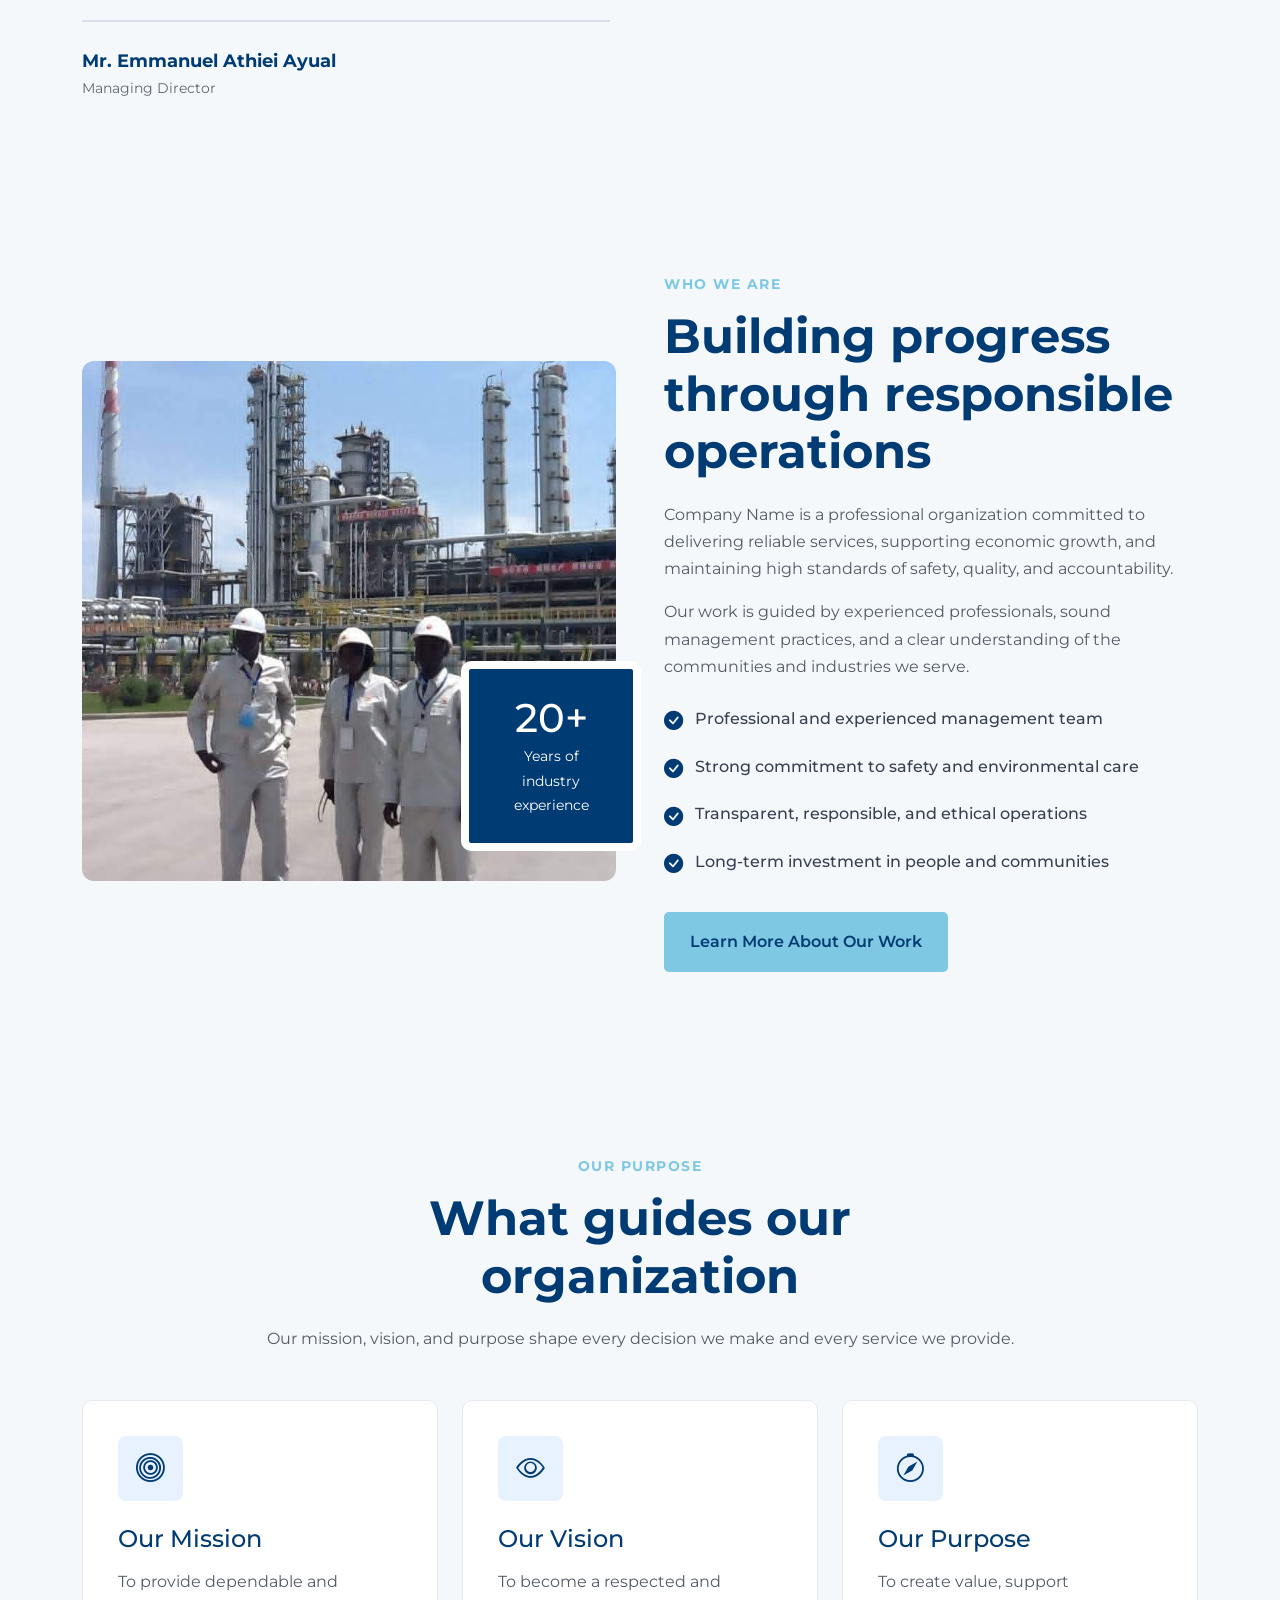
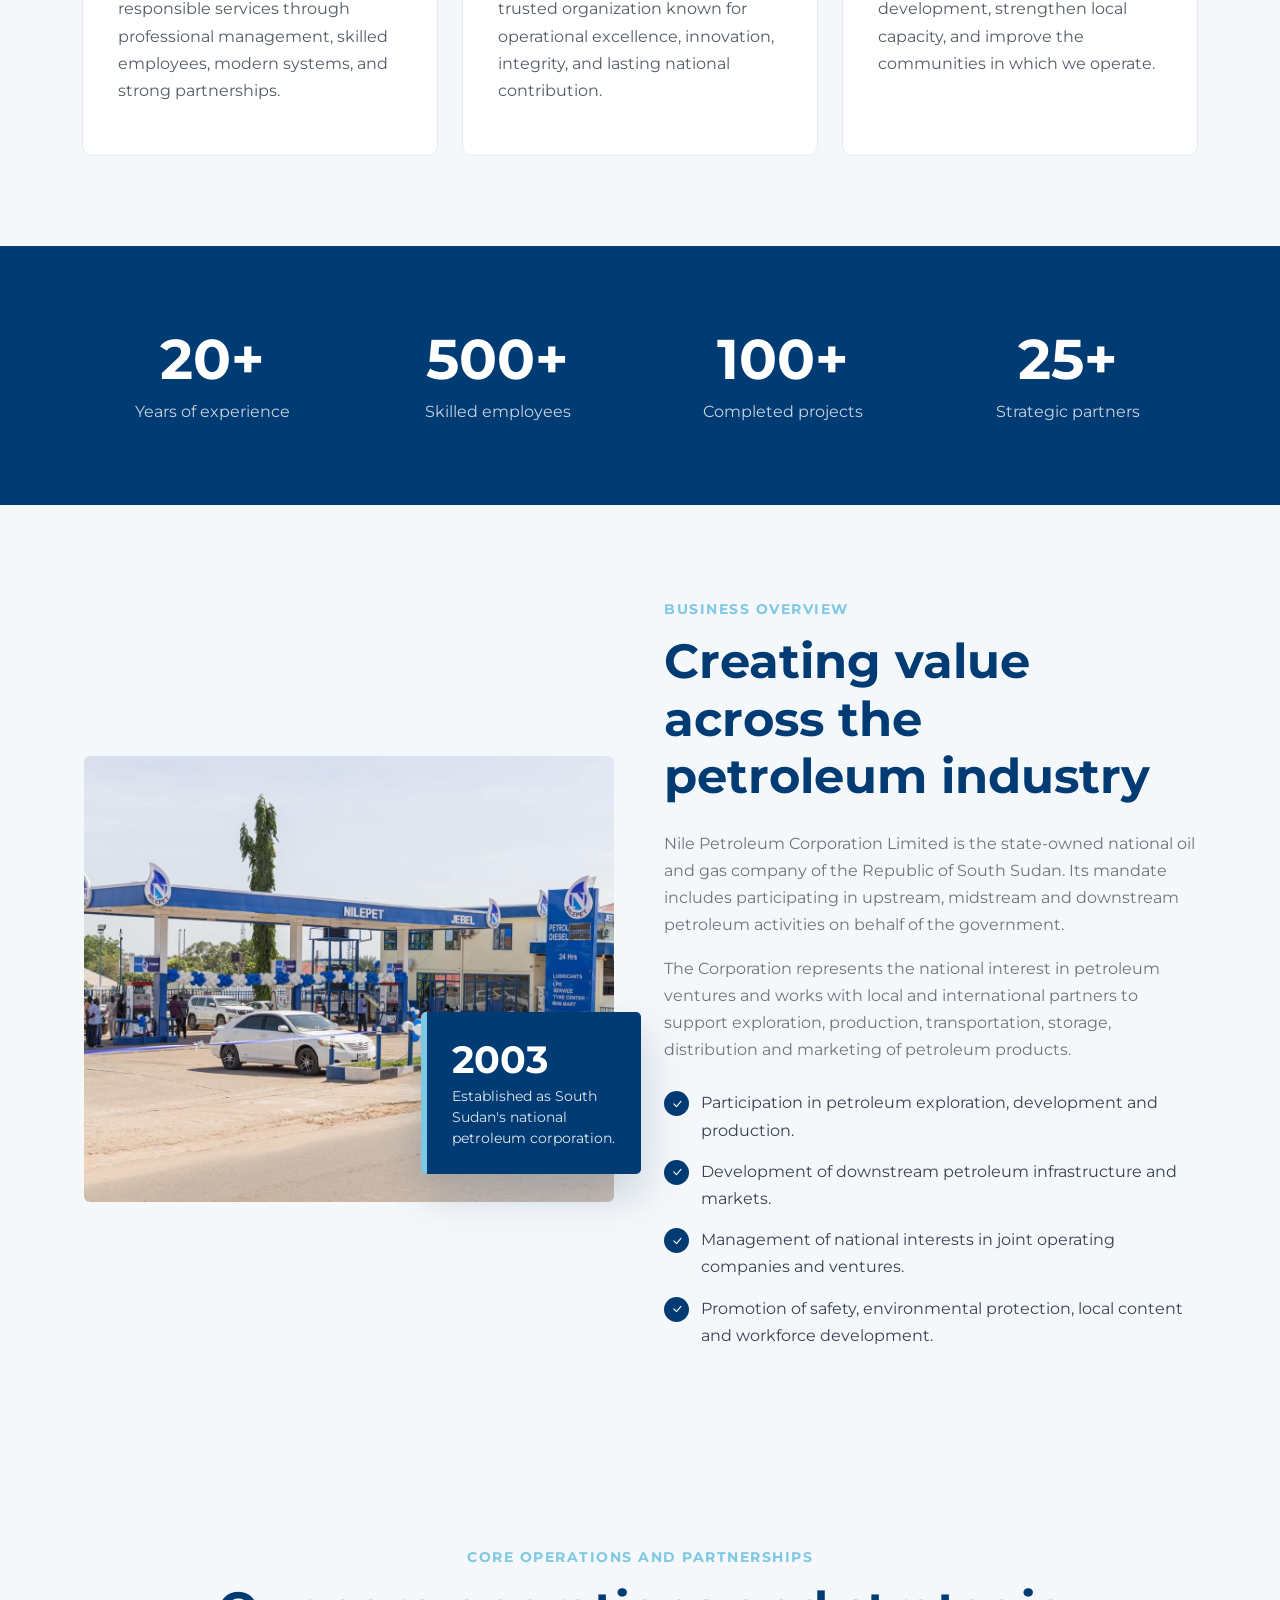
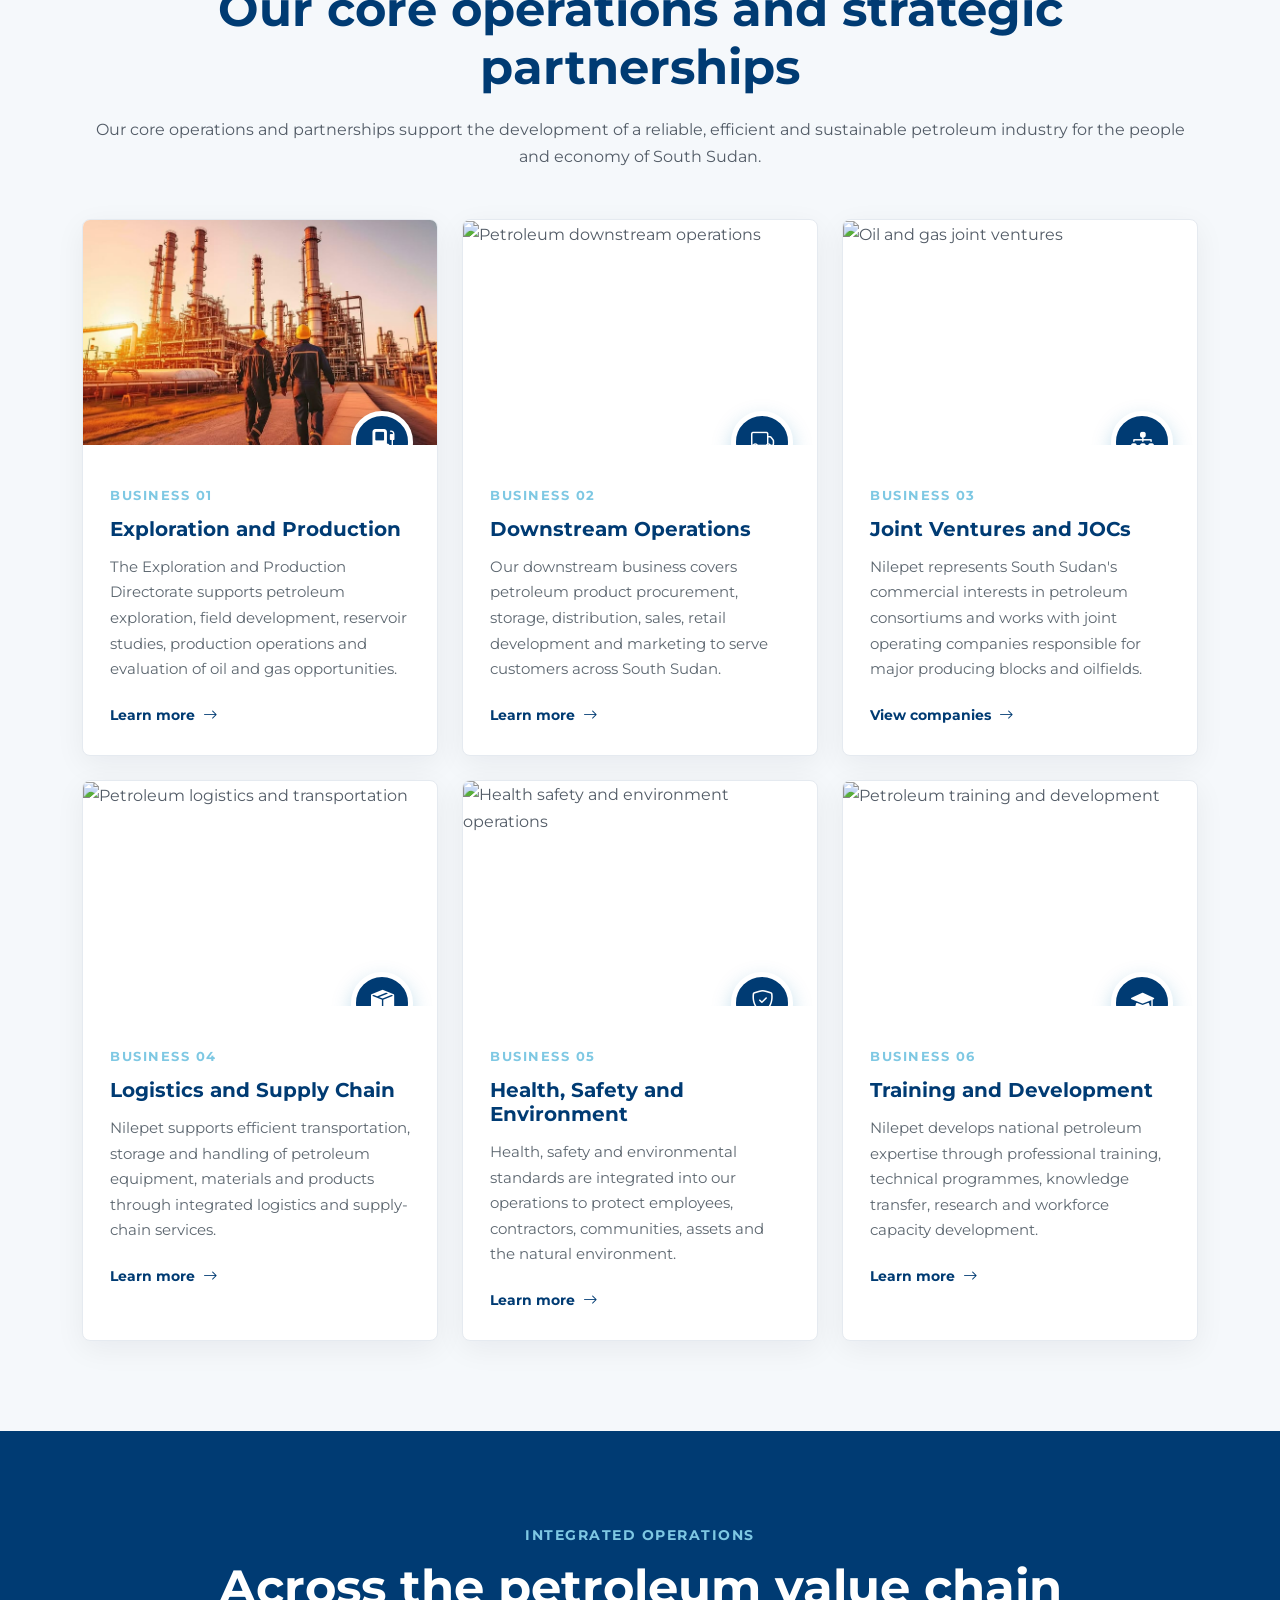
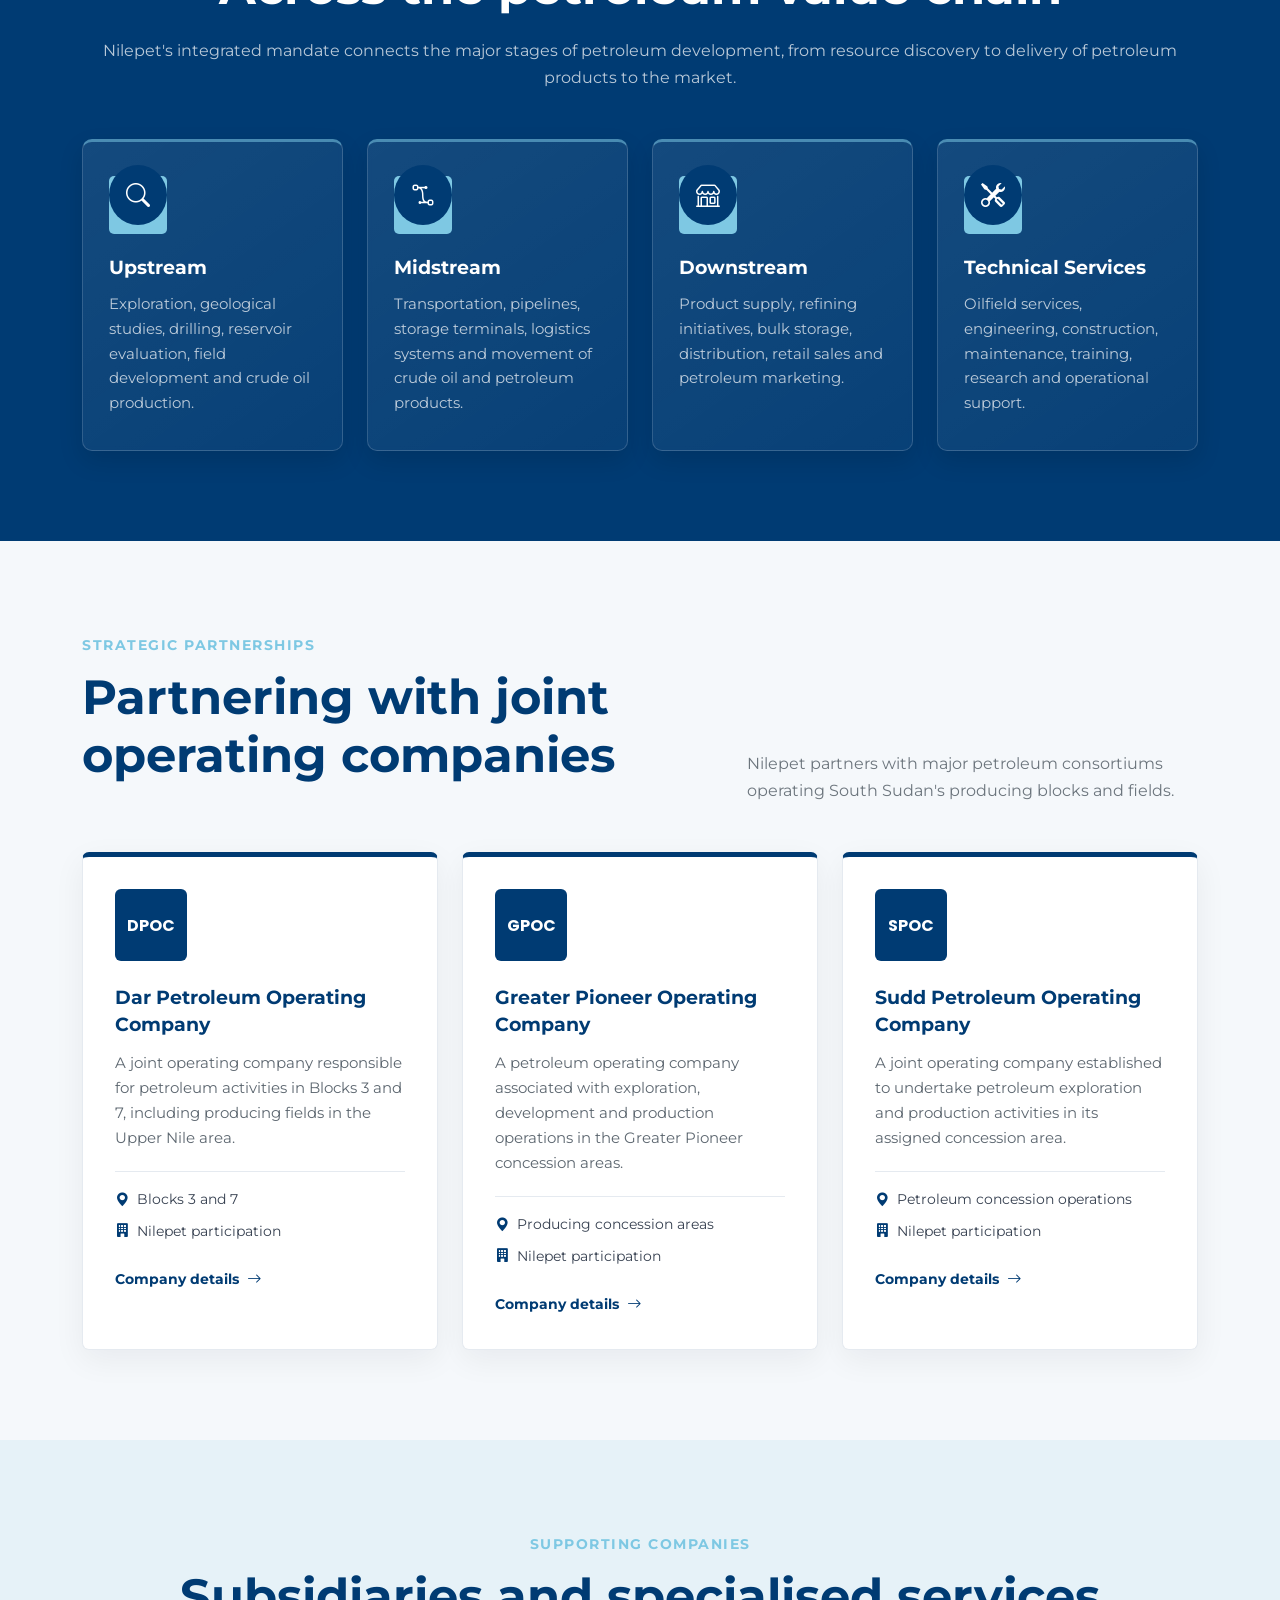
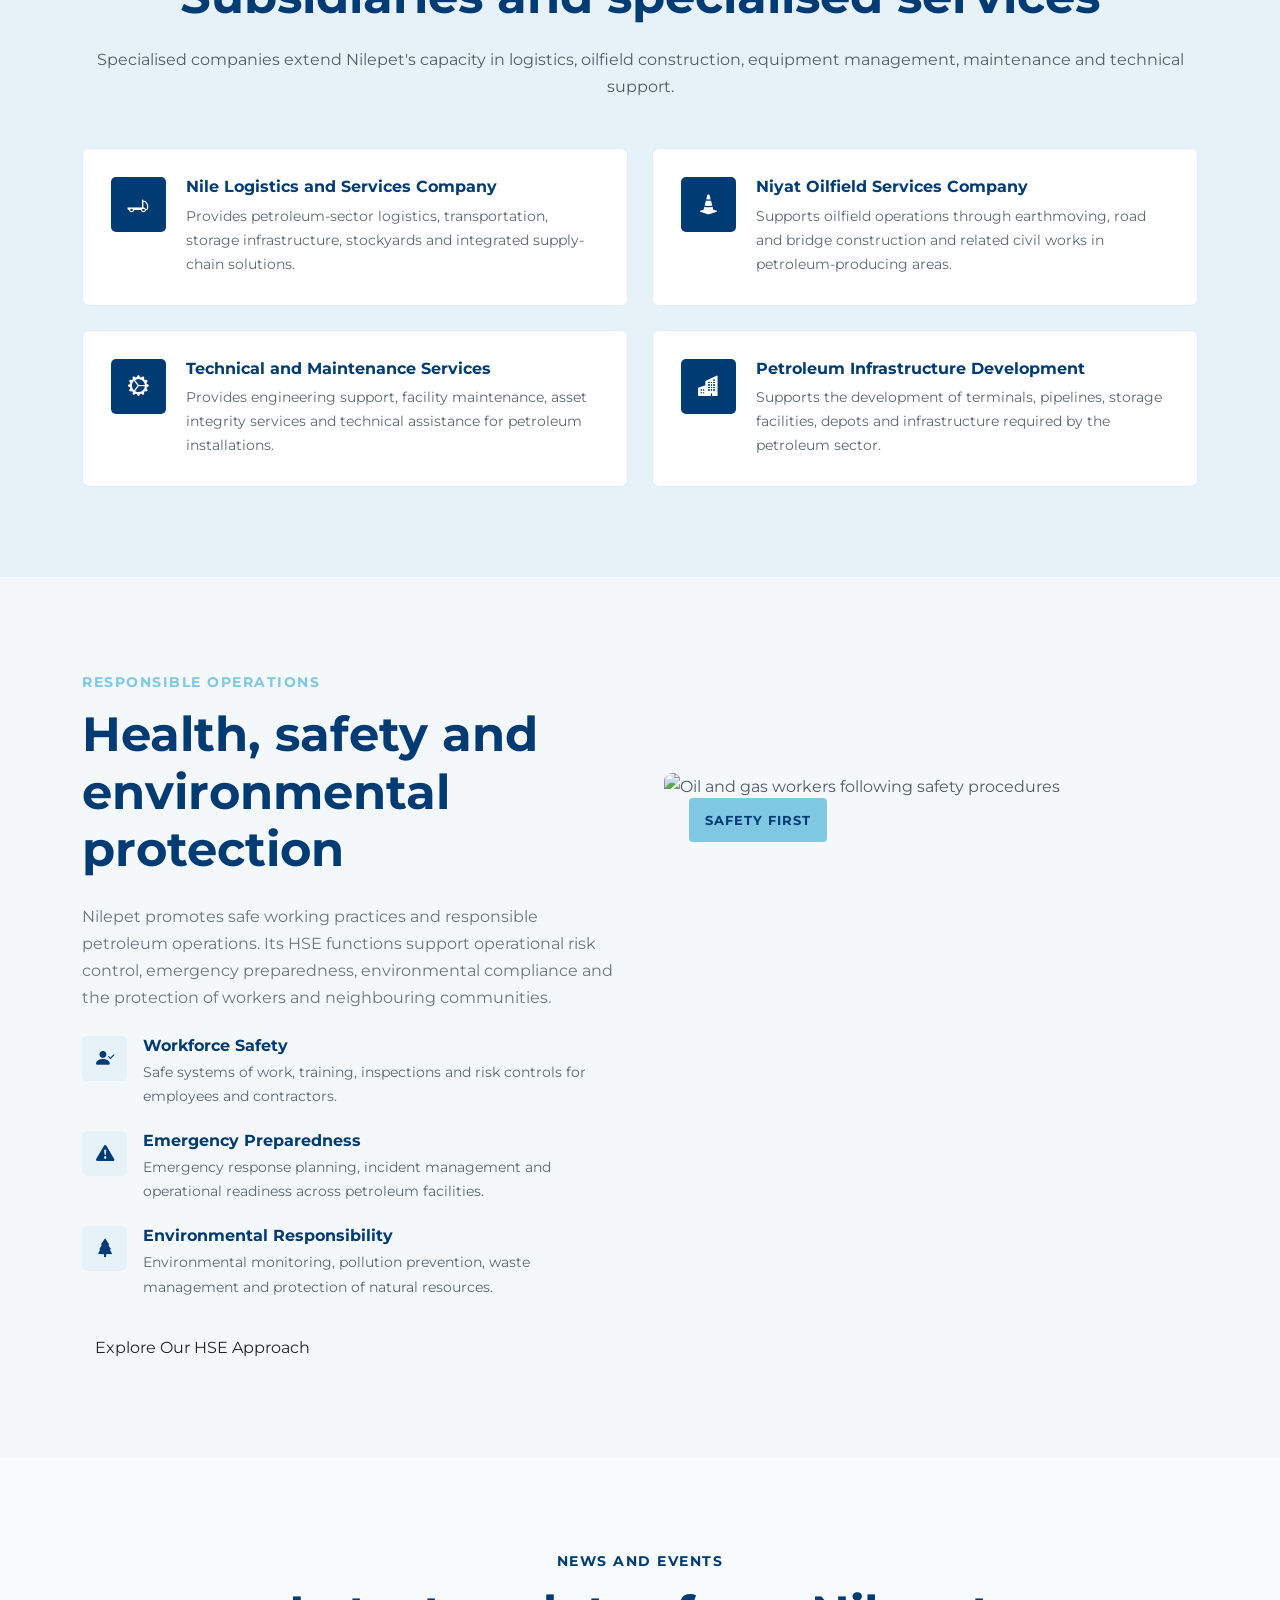
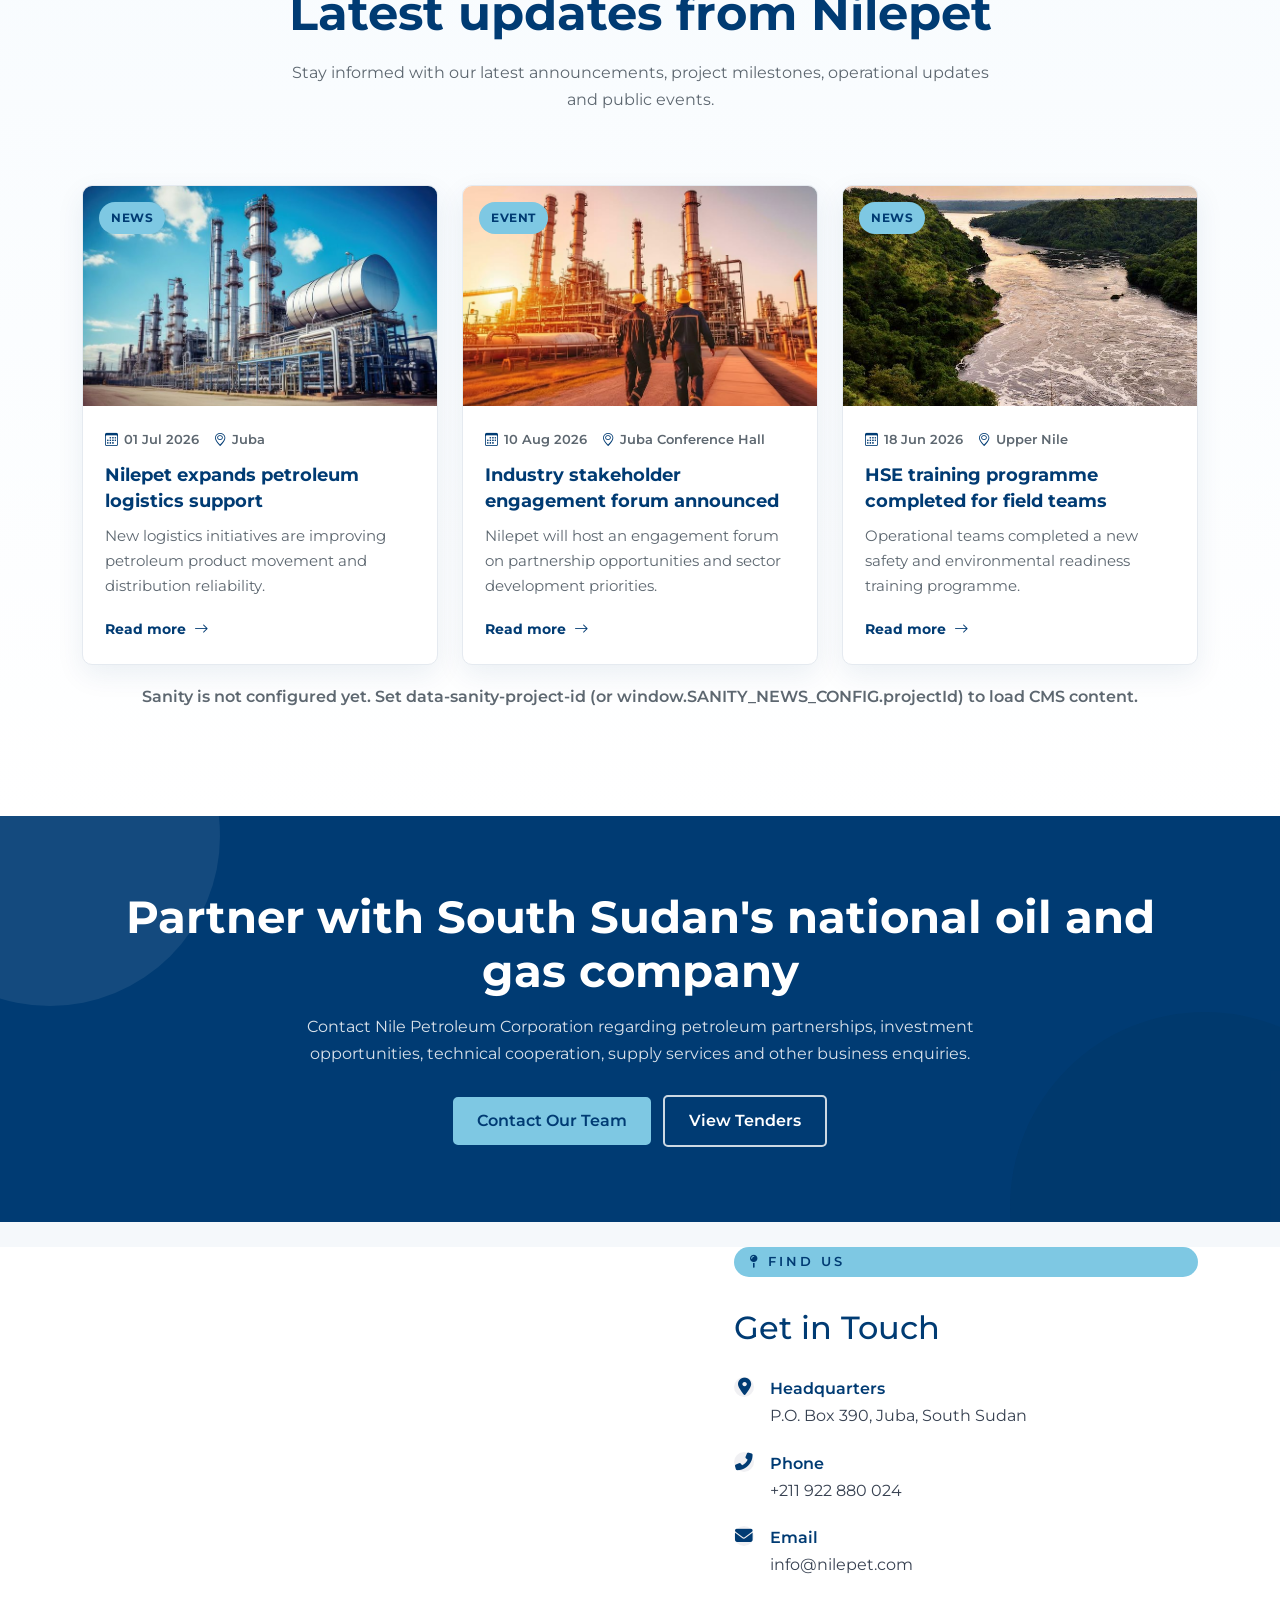
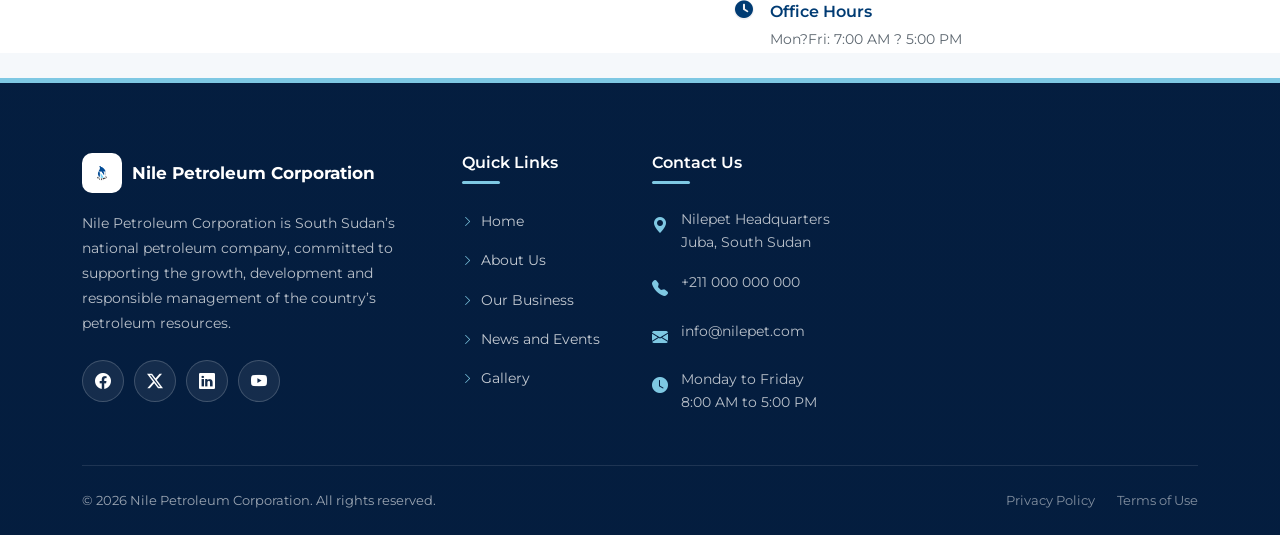
==== commit 0374d609: "Add files via upload" ====
--- a/index.html
+++ b/index.html
@@ -1,1958 +1,4805 @@
-﻿<!DOCTYPE html>
-<html lang="en">
-<head>
-    <meta charset="UTF-8" />
-    <meta name="viewport" content="width=device-width, initial-scale=1.0" />
-    <title>Nile Petroleum Corporation â€“ South Sudan's National Oil Company</title>
-    <meta name="description" content="Nile Petroleum Corporation (Nilepet) is South Sudan's National Oil Company, mandated to manage and develop the nation's petroleum resources." />
-    <link rel="preconnect" href="https://fonts.googleapis.com" />
-    <link rel="preconnect" href="https://fonts.gstatic.com" crossorigin />
-    <link href="https://fonts.googleapis.com/css2?family=Montserrat:wght@400;600;700;800;900&family=Open+Sans:wght@300;400;600;700&display=swap" rel="stylesheet" />
-    <link rel="stylesheet" href="https://cdnjs.cloudflare.com/ajax/libs/font-awesome/6.5.0/css/all.min.css" />
-    <style>
-        /* ===== CSS Variables ===== */
-        :root {
-            --deep-blue: #014B96;
-            --green: #000000;
-            --gold: #78D2F7;
-            --white: #ffffff;
-            --light-gray: #f5f7fa;
-            --medium-gray: #e8ecf1;
-            --dark-gray: #000000;
-            --text-dark: #000000;
-            --text-muted: #1f1f1f;
-            --shadow: 0 10px 40px rgba(0, 0, 0, 0.08);
-            --shadow-hover: 0 20px 60px rgba(0, 0, 0, 0.15);
-            --radius: 12px;
-            --transition: all 0.3s cubic-bezier(0.25, 0.46, 0.45, 0.94);
-            --font-heading: 'Montserrat', sans-serif;
-            --font-body: 'Open Sans', sans-serif;
-            --nav-height: 76px;
-        }
-
-        /* ===== Reset & Base ===== */
-        *,
-        *::before,
-        *::after {
-            margin: 0;
-            padding: 0;
-            box-sizing: border-box;
-        }
-
-        html {
-            scroll-behavior: smooth;
-            -webkit-font-smoothing: antialiased;
-            -moz-osx-font-smoothing: grayscale;
-        }
-
-        body {
-            font-family: var(--font-body);
-            color: var(--text-dark);
-            background: var(--white);
-            line-height: 1.7;
-            overflow-x: hidden;
-        }
-
-        img {
-            max-width: 100%;
-            height: auto;
-            display: block;
-        }
-        a {
-            text-decoration: none;
-            color: inherit;
-        }
-        ul {
-            list-style: none;
-        }
-        .container {
-            max-width: 1240px;
-            margin: 0 auto;
-            padding: 0 24px;
-        }
-
-        /* ===== Typography ===== */
-        h1,
-        h2,
-        h3,
-        h4,
-        h5,
-        h6 {
-            font-family: var(--font-heading);
-            font-weight: 700;
-            line-height: 1.2;
-        }
-
-        .section-label {
-            display: inline-block;
-            font-family: var(--font-heading);
-            font-weight: 600;
-            font-size: 0.8rem;
-            letter-spacing: 3px;
-            text-transform: uppercase;
-            color: var(--gold);
-            background: rgba(10, 110, 211, 0.12);
-            padding: 4px 16px;
-            border-radius: 50px;
-            margin-bottom: 12px;
-        }
-
-        .section-title {
-            font-size: clamp(2rem, 4vw, 3rem);
-            font-weight: 800;
-            color: var(--deep-blue);
-            margin-bottom: 16px;
-        }
-
-        .section-title span {
-            color: var(--gold);
-        }
-
-        .section-sub {
-            font-size: 1.1rem;
-            color: var(--text-muted);
-            max-width: 640px;
-            line-height: 1.8;
-        }
-
-        .btn {
-            display: inline-flex;
-            align-items: center;
-            gap: 10px;
-            font-family: var(--font-heading);
-            font-weight: 600;
-            font-size: 0.95rem;
-            padding: 14px 34px;
-            border-radius: 50px;
-            border: none;
-            cursor: pointer;
-            transition: var(--transition);
-            text-decoration: none;
-            letter-spacing: 0.3px;
-        }
-
-        .btn-primary {
-            background: var(--gold);
-            color: var(--deep-blue);
-            box-shadow: 0 4px 16px rgba(10, 110, 211, 0.35);
-        }
-        .btn-primary:hover {
-            background: #78D2F7;
-            transform: translateY(-2px);
-            box-shadow: 0 8px 30px rgba(10, 110, 211, 0.45);
-        }
-
-        .btn-secondary {
-            background: transparent;
-            color: var(--white);
-            border: 2px solid rgba(255, 255, 255, 0.5);
-            backdrop-filter: blur(4px);
-        }
-        .btn-secondary:hover {
-            background: rgba(255, 255, 255, 0.12);
-            border-color: var(--white);
-            transform: translateY(-2px);
-        }
-
-        .btn-outline-blue {
-            background: transparent;
-            color: var(--deep-blue);
-            border: 2px solid var(--deep-blue);
-        }
-        .btn-outline-blue:hover {
-            background: var(--deep-blue);
-            color: var(--white);
-            transform: translateY(-2px);
-        }
-
-        .btn-gold {
-            background: var(--gold);
-            color: var(--deep-blue);
-        }
-        .btn-gold:hover {
-            background: #78D2F7;
-            transform: translateY(-2px);
-            box-shadow: 0 8px 30px rgba(10, 110, 211, 0.4);
-        }
-
-        .btn-white {
-            background: var(--white);
-            color: var(--deep-blue);
-        }
-        .btn-white:hover {
-            background: var(--gold);
-            transform: translateY(-2px);
-        }
-
-        /* ===== NAVIGATION ===== */
-        .navbar {
-            position: fixed;
-            top: 0;
-            left: 0;
-            right: 0;
-            z-index: 1000;
-            height: var(--nav-height);
-            background: rgba(0, 7, 45, 0.96);
-            backdrop-filter: blur(12px);
-            -webkit-backdrop-filter: blur(12px);
-            border-bottom: 1px solid rgba(255, 255, 255, 0.06);
-            transition: var(--transition);
-        }
-
-        .navbar.scrolled {
-            background: rgba(0, 7, 45, 0.98);
-            box-shadow: 0 4px 30px rgba(0, 0, 0, 0.2);
-        }
-
-        .navbar .container {
-            display: flex;
-            align-items: center;
-            justify-content: space-between;
-            height: 100%;
-        }
-
-        .nav-logo {
-            display: flex;
-            align-items: center;
-            gap: 12px;
-            font-family: var(--font-heading);
-            font-weight: 800;
-            font-size: 1.3rem;
-            color: var(--white);
-            flex-shrink: 0;
-        }
-
-        .nav-logo .logo-icon {
-            width: 44px;
-            height: 44px;
-            background: var(--gold);
-            border-radius: 50%;
-            display: flex;
-            align-items: center;
-            justify-content: center;
-            color: var(--deep-blue);
-            font-size: 1.4rem;
-            font-weight: 900;
-            flex-shrink: 0;
-        }
-
-        .nav-logo span {
-            color: var(--gold);
-        }
-
-        .nav-links {
-            display: flex;
-            align-items: center;
-            gap: 6px;
-        }
-
-        .nav-links a {
-            color: rgba(255, 255, 255, 0.8);
-            font-family: var(--font-heading);
-            font-weight: 600;
-            font-size: 0.85rem;
-            padding: 8px 14px;
-            border-radius: 8px;
-            transition: var(--transition);
-            letter-spacing: 0.2px;
-            position: relative;
-        }
-
-        .nav-links a:hover,
-        .nav-links a.active {
-            color: var(--white);
-            background: rgba(10, 110, 211, 0.15);
-        }
-
-        .nav-links a.active::after {
-            content: '';
-            position: absolute;
-            bottom: 2px;
-            left: 50%;
-            transform: translateX(-50%);
-            width: 20px;
-            height: 3px;
-            background: var(--gold);
-            border-radius: 4px;
-        }
-
-        .nav-actions {
-            display: flex;
-            align-items: center;
-            gap: 12px;
-            flex-shrink: 0;
-        }
-
-        .nav-actions .search-btn,
-        .nav-actions .lang-btn {
-            background: rgba(255, 255, 255, 0.08);
-            border: none;
-            color: var(--white);
-            width: 40px;
-            height: 40px;
-            border-radius: 50%;
-            font-size: 1rem;
-            cursor: pointer;
-            transition: var(--transition);
-            display: flex;
-            align-items: center;
-            justify-content: center;
-        }
-
-        .nav-actions .search-btn:hover,
-        .nav-actions .lang-btn:hover {
-            background: rgba(10, 110, 211, 0.2);
-            color: var(--gold);
-        }
-
-        .lang-btn {
-            font-family: var(--font-heading);
-            font-weight: 700;
-            font-size: 0.7rem !important;
-            letter-spacing: 0.5px;
-        }
-
-        .hamburger {
-            display: none;
-            flex-direction: column;
-            gap: 5px;
-            background: none;
-            border: none;
-            cursor: pointer;
-            padding: 6px;
-        }
-
-        .hamburger span {
-            display: block;
-            width: 26px;
-            height: 2.5px;
-            background: var(--white);
-            border-radius: 4px;
-            transition: var(--transition);
-        }
-
-        .hamburger.active span:nth-child(1) {
-            transform: rotate(45deg) translate(5px, 5px);
-        }
-        .hamburger.active span:nth-child(2) {
-            opacity: 0;
-        }
-        .hamburger.active span:nth-child(3) {
-            transform: rotate(-45deg) translate(5px, -5px);
-        }
-
-        /* ===== HERO ===== */
-        .hero {
-            min-height: 100vh;
-            display: flex;
-            align-items: center;
-            position: relative;
-            padding: calc(var(--nav-height) + 40px) 0 80px;
-            background: var(--deep-blue);
-            overflow: hidden;
-        }
-
-        .hero-bg {
-            position: absolute;
-            inset: 0;
-            background:
-                url('https://images.unsplash.com/photo-1581091226033-d5c48150dbaa?w=1600&q=80') center/cover no-repeat;
-            opacity: 0.35;
-            transform: scale(1.05);
-        }
-
-        .hero-overlay {
-            position: absolute;
-            inset: 0;
-            background:
-                radial-gradient(ellipse at 30% 50%, rgba(0, 7, 45, 0.5) 0%, rgba(0, 7, 45, 0.85) 70%, #014B96 100%);
-        }
-
-        .hero .container {
-            position: relative;
-            z-index: 2;
-            width: 100%;
-        }
-
-        .hero-content {
-            max-width: 700px;
-        }
-
-        .hero-badge {
-            display: inline-flex;
-            align-items: center;
-            gap: 10px;
-            background: rgba(10, 110, 211, 0.15);
-            border: 1px solid rgba(10, 110, 211, 0.2);
-            padding: 6px 18px 6px 12px;
-            border-radius: 50px;
-            color: var(--gold);
-            font-family: var(--font-heading);
-            font-weight: 600;
-            font-size: 0.8rem;
-            letter-spacing: 0.5px;
-            margin-bottom: 24px;
-            backdrop-filter: blur(4px);
-        }
-
-        .hero-badge i {
-            font-size: 0.7rem;
-        }
-
-        .hero h1 {
-            font-size: clamp(2.6rem, 6vw, 4.8rem);
-            font-weight: 900;
-            color: var(--white);
-            line-height: 1.08;
-            margin-bottom: 20px;
-            letter-spacing: -0.5px;
-        }
-
-        .hero h1 .highlight {
-            color: var(--gold);
-            position: relative;
-        }
-
-        .hero p {
-            font-size: clamp(1.1rem, 1.6vw, 1.4rem);
-            color: rgba(255, 255, 255, 0.85);
-            max-width: 540px;
-            line-height: 1.7;
-            margin-bottom: 36px;
-            font-weight: 300;
-        }
-
-        .hero-buttons {
-            display: flex;
-            flex-wrap: wrap;
-            gap: 16px;
-        }
-
-        .hero-stats {
-            display: flex;
-            gap: 48px;
-            margin-top: 56px;
-            padding-top: 40px;
-            border-top: 1px solid rgba(255, 255, 255, 0.08);
-        }
-
-        .hero-stats .stat-item {
-            display: flex;
-            flex-direction: column;
-        }
-
-        .hero-stats .stat-number {
-            font-family: var(--font-heading);
-            font-weight: 800;
-            font-size: 2rem;
-            color: var(--gold);
-            line-height: 1;
-        }
-
-        .hero-stats .stat-label {
-            font-size: 0.85rem;
-            color: rgba(255, 255, 255, 0.6);
-            font-weight: 400;
-            margin-top: 4px;
-        }
-
-        /* ===== Section Spacing ===== */
-        section {
-            padding: 80px 0;
-        }
-
-        /* ===== About ===== */
-        .about {
-            background: var(--white);
-        }
-
-        .about-grid {
-            display: grid;
-            grid-template-columns: 1fr 1fr;
-            gap: 60px;
-            align-items: center;
-            margin-top: 20px;
-        }
-
-        .about-text p {
-            color: var(--text-muted);
-            font-size: 1.05rem;
-            line-height: 1.8;
-            margin-bottom: 24px;
-        }
-
-        .about-stats {
-            display: flex;
-            gap: 40px;
-            margin-top: 32px;
-            flex-wrap: wrap;
-        }
-
-        .about-stats .stat {
-            display: flex;
-            flex-direction: column;
-        }
-
-        .about-stats .stat .num {
-            font-family: var(--font-heading);
-            font-weight: 800;
-            font-size: 2.2rem;
-            color: var(--deep-blue);
-            line-height: 1;
-        }
-
-        .about-stats .stat .num .plus {
-            color: var(--gold);
-        }
-
-        .about-stats .stat .label {
-            font-size: 0.9rem;
-            color: var(--text-muted);
-            font-weight: 400;
-            margin-top: 2px;
-        }
-
-        .about-image {
-            border-radius: var(--radius);
-            overflow: hidden;
-            box-shadow: var(--shadow);
-            position: relative;
-            min-height: 320px;
-            background: var(--medium-gray);
-        }
-
-        .about-image img {
-            width: 100%;
-            height: 100%;
-            object-fit: cover;
-            min-height: 320px;
-        }
-
-        .about-image .img-placeholder {
-            width: 100%;
-            height: 100%;
-            min-height: 320px;
-            background:
-                linear-gradient(135deg, #014B96 0%, #78D2F7 100%);
-            display: flex;
-            align-items: center;
-            justify-content: center;
-            color: rgba(255, 255, 255, 0.15);
-            font-size: 4rem;
-            font-weight: 900;
-            font-family: var(--font-heading);
-        }
-
-        /* ===== Business ===== */
-        .business {
-            background: var(--light-gray);
-        }
-
-        .business .section-header {
-            text-align: center;
-            margin-bottom: 48px;
-        }
-
-        .business .section-header .section-sub {
-            margin: 0 auto;
-        }
-
-        .business-grid {
-            display: grid;
-            grid-template-columns: repeat(4, 1fr);
-            gap: 28px;
-        }
-
-        .business-card {
-            background: var(--white);
-            border-radius: var(--radius);
-            padding: 36px 28px 32px;
-            box-shadow: var(--shadow);
-            transition: var(--transition);
-            border-bottom: 4px solid transparent;
-            text-align: center;
-        }
-
-        .business-card:hover {
-            transform: translateY(-8px);
-            box-shadow: var(--shadow-hover);
-            border-bottom-color: var(--gold);
-        }
-
-        .business-card .icon {
-            width: 64px;
-            height: 64px;
-            background: rgba(0, 7, 45, 0.06);
-            border-radius: 50%;
-            display: flex;
-            align-items: center;
-            justify-content: center;
-            margin: 0 auto 18px;
-            font-size: 1.8rem;
-            color: var(--deep-blue);
-            transition: var(--transition);
-        }
-
-        .business-card:hover .icon {
-            background: var(--gold);
-            color: var(--deep-blue);
-            transform: scale(1.05);
-        }
-
-        .business-card h3 {
-            font-size: 1.15rem;
-            color: var(--deep-blue);
-            margin-bottom: 8px;
-        }
-
-        .business-card p {
-            font-size: 0.92rem;
-            color: var(--text-muted);
-            line-height: 1.6;
-        }
-
-        /* ===== News ===== */
-        .news {
-            background: var(--white);
-        }
-
-        .news .section-header {
-            display: flex;
-            justify-content: space-between;
-            align-items: flex-end;
-            flex-wrap: wrap;
-            gap: 20px;
-            margin-bottom: 48px;
-        }
-
-        .news .section-header .section-sub {
-            margin: 0;
-        }
-
-        .news-grid {
-            display: grid;
-            grid-template-columns: repeat(3, 1fr);
-            gap: 30px;
-        }
-
-        .news-card {
-            background: var(--white);
-            border-radius: var(--radius);
-            overflow: hidden;
-            box-shadow: var(--shadow);
-            transition: var(--transition);
-            border: 1px solid var(--medium-gray);
-        }
-
-        .news-card:hover {
-            transform: translateY(-6px);
-            box-shadow: var(--shadow-hover);
-        }
-
-        .news-card .img-wrap {
-            height: 200px;
-            overflow: hidden;
-            background: var(--medium-gray);
-            position: relative;
-        }
-
-        .news-card .img-wrap img {
-            width: 100%;
-            height: 100%;
-            object-fit: cover;
-            transition: var(--transition);
-        }
-
-        .news-card:hover .img-wrap img {
-            transform: scale(1.04);
-        }
-
-        .news-card .body {
-            padding: 24px 26px 28px;
-        }
-
-        .news-card .date {
-            font-size: 0.8rem;
-            color: var(--gold);
-            font-weight: 600;
-            font-family: var(--font-heading);
-            letter-spacing: 0.5px;
-            text-transform: uppercase;
-        }
-
-        .news-card h4 {
-            font-size: 1.1rem;
-            color: var(--deep-blue);
-            margin: 8px 0 12px;
-            line-height: 1.3;
-        }
-
-        .news-card p {
-            font-size: 0.92rem;
-            color: var(--text-muted);
-            line-height: 1.6;
-        }
-
-        .news-card .read-link {
-            display: inline-flex;
-            align-items: center;
-            gap: 6px;
-            font-family: var(--font-heading);
-            font-weight: 600;
-            font-size: 0.85rem;
-            color: var(--deep-blue);
-            margin-top: 14px;
-            transition: var(--transition);
-        }
-
-        .news-card .read-link:hover {
-            color: var(--gold);
-            gap: 12px;
-        }
-
-        .magazine-link {
-            display: inline-flex;
-            align-items: center;
-            gap: 12px;
-            background: var(--deep-blue);
-            color: var(--white);
-            padding: 14px 28px;
-            border-radius: 50px;
-            font-family: var(--font-heading);
-            font-weight: 600;
-            transition: var(--transition);
-            margin-top: 8px;
-        }
-
-        .magazine-link:hover {
-            background: var(--gold);
-            color: var(--deep-blue);
-            transform: translateY(-2px);
-        }
-
-        /* ===== Careers + Tenders ===== */
-        .careers-tenders {
-            background: var(--light-gray);
-        }
-
-        .ct-grid {
-            display: grid;
-            grid-template-columns: 1fr 1fr;
-            gap: 30px;
-        }
-
-        .ct-card {
-            border-radius: var(--radius);
-            padding: 48px 40px;
-            position: relative;
-            overflow: hidden;
-            transition: var(--transition);
-            min-height: 280px;
-            display: flex;
-            flex-direction: column;
-            justify-content: center;
-        }
-
-        .ct-card:hover {
-            transform: translateY(-4px);
-            box-shadow: var(--shadow-hover);
-        }
-
-        .ct-card.careers {
-            background: linear-gradient(135deg, #014B96 0%, #78D2F7 100%);
-            color: var(--white);
-        }
-
-        .ct-card.tenders {
-            background: linear-gradient(135deg, #1a2a3a 0%, #2d3748 100%);
-            color: var(--white);
-        }
-
-        .ct-card .ct-badge {
-            display: inline-block;
-            font-family: var(--font-heading);
-            font-weight: 700;
-            font-size: 0.7rem;
-            letter-spacing: 2px;
-            text-transform: uppercase;
-            color: var(--gold);
-            background: rgba(10, 110, 211, 0.15);
-            padding: 4px 16px;
-            border-radius: 50px;
-            margin-bottom: 16px;
-            align-self: flex-start;
-        }
-
-        .ct-card h2 {
-            font-size: 1.8rem;
-            font-weight: 800;
-            margin-bottom: 12px;
-            color: var(--white);
-        }
-
-        .ct-card p {
-            color: rgba(255, 255, 255, 0.75);
-            font-size: 1rem;
-            max-width: 400px;
-            line-height: 1.7;
-            margin-bottom: 24px;
-        }
-
-        .ct-card .btn {
-            align-self: flex-start;
-        }
-
-        /* ===== Find Us ===== */
-        .find-us {
-            background: var(--white);
-        }
-
-        .find-us-grid {
-            display: grid;
-            grid-template-columns: 1.3fr 1fr;
-            gap: 48px;
-            align-items: stretch;
-        }
-
-        .find-us .map-wrap {
-            border-radius: var(--radius);
-            overflow: hidden;
-            box-shadow: var(--shadow);
-            min-height: 340px;
-            background: var(--medium-gray);
-        }
-
-        .find-us .map-wrap iframe {
-            width: 100%;
-            height: 100%;
-            min-height: 340px;
-            border: 0;
-            display: block;
-        }
-
-        .find-us .contact-info {
-            display: flex;
-            flex-direction: column;
-            justify-content: center;
-            gap: 20px;
-        }
-
-        .find-us .contact-info h2 {
-            font-size: 2rem;
-            color: var(--deep-blue);
-        }
-
-        .find-us .contact-item {
-            display: flex;
-            align-items: flex-start;
-            gap: 16px;
-        }
-
-        .find-us .contact-item .icon {
-            width: 44px;
-            height: 44px;
-            background: rgba(0, 7, 45, 0.06);
-            border-radius: 50%;
-            display: flex;
-            align-items: center;
-            justify-content: center;
-            color: var(--deep-blue);
-            font-size: 1.1rem;
-            flex-shrink: 0;
-            margin-top: 2px;
-        }
-
-        .find-us .contact-item .text {
-            font-size: 1rem;
-            color: var(--text-dark);
-        }
-
-        .find-us .contact-item .text strong {
-            font-weight: 600;
-            color: var(--deep-blue);
-        }
-
-        .find-us .contact-item .text .sub {
-            font-size: 0.9rem;
-            color: var(--text-muted);
-        }
-
-        /* ===== Footer ===== */
-        .footer {
-            background: var(--deep-blue);
-            color: rgba(255, 255, 255, 0.7);
-            padding: 60px 0 30px;
-        }
-
-        .footer-grid {
-            display: grid;
-            grid-template-columns: 2fr 1fr 1fr 1fr;
-            gap: 40px;
-            padding-bottom: 40px;
-            border-bottom: 1px solid rgba(255, 255, 255, 0.06);
-        }
-
-        .footer-brand .logo {
-            display: flex;
-            align-items: center;
-            gap: 12px;
-            font-family: var(--font-heading);
-            font-weight: 800;
-            font-size: 1.4rem;
-            color: var(--white);
-            margin-bottom: 14px;
-        }
-
-        .footer-brand .logo .logo-icon {
-            width: 40px;
-            height: 40px;
-            background: var(--gold);
-            border-radius: 50%;
-            display: flex;
-            align-items: center;
-            justify-content: center;
-            color: var(--deep-blue);
-            font-weight: 900;
-        }
-
-        .footer-brand p {
-            font-size: 0.92rem;
-            line-height: 1.7;
-            max-width: 300px;
-        }
-
-        .footer h4 {
-            color: var(--white);
-            font-size: 1rem;
-            font-weight: 700;
-            margin-bottom: 18px;
-            letter-spacing: 0.5px;
-        }
-
-        .footer ul li {
-            margin-bottom: 10px;
-        }
-
-        .footer ul li a {
-            font-size: 0.9rem;
-            transition: var(--transition);
-        }
-
-        .footer ul li a:hover {
-            color: var(--gold);
-        }
-
-        .footer .social-links {
-            display: flex;
-            gap: 12px;
-            margin-top: 6px;
-        }
-
-        .footer .social-links a {
-            width: 40px;
-            height: 40px;
-            background: rgba(255, 255, 255, 0.06);
-            border-radius: 50%;
-            display: flex;
-            align-items: center;
-            justify-content: center;
-            transition: var(--transition);
-            font-size: 1rem;
-            color: rgba(255, 255, 255, 0.6);
-        }
-
-        .footer .social-links a:hover {
-            background: var(--gold);
-            color: var(--deep-blue);
-            transform: translateY(-3px);
-        }
-
-            .md-image .md-photo-placeholder {
-                max-width: 220px;
-            }
-            .md-image .md-photo-placeholder .md-initials {
-                font-size: 3rem;
-            }
-            .md-image .md-photo-placeholder .md-name-overlay {
-                font-size: 0.7rem;
-                bottom: 20px;
-            }
-
-            
-        /* ============================================================
-           MD MESSAGE SECTION (PROMINENT)
-        ============================================================ */
-        .md-message {
-            padding: 80px 0;
-            background: var(--light-gray);
-            position: relative;
-            overflow: hidden;
-        }
-
-        .md-message::before {
-            content: '';
-            position: absolute;
-            top: -50%;
-            right: -20%;
-            width: 600px;
-            height: 600px;
-            background: radial-gradient(circle, rgba(255, 184, 28, 0.04) 0%, transparent 70%);
-            border-radius: 50%;
-            pointer-events: none;
-        }
-
-        .md-message-grid {
-            display: grid;
-            grid-template-columns: 1fr 1fr;
-            gap: 60px;
-            align-items: center;
-            position: relative;
-            z-index: 1;
-        }
-
-        .md-content .md-quote-icon {
-            font-size: 2.8rem;
-            color: var(--gold);
-            opacity: 0.5;
-            margin-bottom: 6px;
-            line-height: 1;
-        }
-
-        .md-content .md-label-badge {
-            display: inline-block;
-            font-family: var(--font-heading);
-            font-weight: 700;
-            font-size: 0.65rem;
-            letter-spacing: 2px;
-            text-transform: uppercase;
-            color: var(--gold);
-            background: rgba(255, 184, 28, 0.12);
-            padding: 4px 16px;
-            border-radius: 50px;
-            margin-bottom: 12px;
-        }
-
-        .md-content h2 {
-            font-size: clamp(1.8rem, 3vw, 2.4rem);
-            color: var(--deep-blue);
-            margin-bottom: 16px;
-        }
-
-        .md-content h2 span {
-            color: var(--gold);
-        }
-
-        .md-content p {
-            color: var(--text-muted);
-            font-size: 1.05rem;
-            line-height: 1.8;
-            margin-bottom: 18px;
-        }
-
-        .md-content p:last-of-type {
-            margin-bottom: 0;
-        }
-
-        .md-signature {
-            margin-top: 24px;
-            padding-top: 24px;
-            border-top: 2px solid var(--medium-gray);
-        }
-
-        .md-signature .md-name {
-            font-family: var(--font-heading);
-            font-weight: 700;
-            font-size: 1.1rem;
-            color: var(--deep-blue);
-        }
-
-        .md-signature .md-title {
-            font-size: 0.9rem;
-            color: var(--text-muted);
-        }
-
-        .md-image {
-            display: flex;
-            justify-content: center;
-            align-items: center;
-            position: relative;
-        }
-
-        .md-image .md-photo-placeholder {
-            width: 100%;
-            max-width: 400px;
-            aspect-ratio: 1 / 1.15;
-            border-radius: var(--radius);
-            background: linear-gradient(145deg, #003366 0%, #004488 50%, #005599 100%);
-            display: flex;
-            flex-direction: column;
-            align-items: center;
-            justify-content: center;
-            color: rgba(255, 255, 255, 0.12);
-            font-size: 8rem;
-            font-weight: 900;
-            font-family: var(--font-heading);
-            position: relative;
-            box-shadow: var(--shadow-hover);
-            overflow: hidden;
-            transition: var(--transition);
-        }
-
-        .md-image .md-photo-placeholder:hover {
-            transform: translateY(-4px);
-            box-shadow: 0 30px 60px rgba(0, 0, 0, 0.2);
-        }
-
-        .md-image .md-photo-placeholder .md-initials {
-            font-size: 6rem;
-            color: rgba(255, 255, 255, 0.08);
-            font-weight: 900;
-            font-family: var(--font-heading);
-            letter-spacing: 6px;
-            text-shadow: 0 0 40px rgba(255, 184, 28, 0.1);
-        }
-
-        .md-image .md-photo-placeholder .md-name-overlay {
-            position: absolute;
-            bottom: 30px;
-            left: 0;
-            right: 0;
-            text-align: center;
-            color: rgba(255, 255, 255, 0.5);
-            font-size: 0.85rem;
-            font-family: var(--font-body);
-            letter-spacing: 1px;
-            font-weight: 400;
-        }
-
-        .md-image .md-photo-placeholder .decoration-line {
-            position: absolute;
-            top: 24px;
-            right: 24px;
-            width: 80px;
-            height: 80px;
-            border-top: 3px solid var(--gold);
-            border-right: 3px solid var(--gold);
-            opacity: 0.25;
-        }
-
-        .md-image .md-photo-placeholder .decoration-line-bottom {
-            position: absolute;
-            bottom: 24px;
-            left: 24px;
-            width: 80px;
-            height: 80px;
-            border-bottom: 3px solid var(--gold);
-            border-left: 3px solid var(--gold);
-            opacity: 0.25;
-        }
-
-        .md-image .md-photo-placeholder .gold-ring {
-            position: absolute;
-            inset: 12px;
-            border: 1px solid rgba(255, 184, 28, 0.08);
-            border-radius: var(--radius);
-            pointer-events: none;
-        }
-
-        .footer-bottom {
-            display: flex;
-            justify-content: space-between;
-            align-items: center;
-            flex-wrap: wrap;
-            gap: 16px;
-            padding-top: 28px;
-            font-size: 0.85rem;
-        }
-
-        .footer-bottom a {
-            color: rgba(255, 255, 255, 0.5);
-            transition: var(--transition);
-        }
-
-        .footer-bottom a:hover {
-            color: var(--gold);
-        }
-
-        /* ===== Responsive ===== */
-        @media (max-width: 1024px) {
-            .business-grid {
-                grid-template-columns: repeat(2, 1fr);
-            }
-            .news-grid {
-                grid-template-columns: repeat(2, 1fr);
-            }
-            .footer-grid {
-                grid-template-columns: 1fr 1fr;
-            }
-        }
-
-        @media (max-width: 900px) {
-            .about-grid {
-                grid-template-columns: 1fr;
-                gap: 40px;
-            }
-            .about-image {
-                order: -1;
-                min-height: 240px;
-            }
-            .about-image .img-placeholder {
-                min-height: 240px;
-            }
-            .find-us-grid {
-                grid-template-columns: 1fr;
-            }
-            .find-us .map-wrap {
-                min-height: 260px;
-            }
-            .find-us .map-wrap iframe {
-                min-height: 260px;
-            }
-            .ct-grid {
-                grid-template-columns: 1fr;
-            }
-            .hero-stats {
-                gap: 28px;
-                flex-wrap: wrap;
-            }
-            .hero-stats .stat-number {
-                font-size: 1.6rem;
-            }
-        }
-
-        @media (max-width: 768px) {
-            :root {
-                --nav-height: 64px;
-            }
-
-            .nav-links {
-                position: fixed;
-                top: var(--nav-height);
-                left: 0;
-                right: 0;
-                background: rgba(0, 7, 45, 0.98);
-                backdrop-filter: blur(12px);
-                flex-direction: column;
-                padding: 24px 28px 32px;
-                gap: 4px;
-                transform: translateY(-120%);
-                transition: var(--transition);
-                border-bottom: 1px solid rgba(255, 255, 255, 0.06);
-                box-shadow: 0 20px 40px rgba(0, 0, 0, 0.3);
-                max-height: calc(100vh - var(--nav-height));
-                overflow-y: auto;
-            }
-
-            .nav-links.open {
-                transform: translateY(0);
-            }
-
-            .nav-links a {
-                font-size: 1rem;
-                padding: 12px 16px;
-                width: 100%;
-                border-radius: 8px;
-            }
-
-            .nav-links a.active::after {
-                display: none;
-            }
-
-            .nav-links a.active {
-                background: rgba(10, 110, 211, 0.15);
-                color: var(--gold);
-            }
-
-            .hamburger {
-                display: flex;
-            }
-
-            .nav-actions .search-btn,
-            .nav-actions .lang-btn {
-                width: 36px;
-                height: 36px;
-                font-size: 0.9rem;
-            }
-
-            .hero {
-                padding: calc(var(--nav-height) + 24px) 0 60px;
-                min-height: auto;
-            }
-
-            .hero h1 {
-                font-size: clamp(2rem, 8vw, 2.8rem);
-            }
-
-            .hero-buttons {
-                flex-direction: column;
-                width: 100%;
-            }
-
-            .hero-buttons .btn {
-                justify-content: center;
-                width: 100%;
-            }
-
-            section {
-                padding: 56px 0;
-            }
-
-            .business-grid {
-                grid-template-columns: 1fr 1fr;
-                gap: 16px;
-            }
-
-            .business-card {
-                padding: 24px 18px 22px;
-            }
-
-            .business-card .icon {
-                width: 52px;
-                height: 52px;
-                font-size: 1.4rem;
-            }
-
-            .news-grid {
-                grid-template-columns: 1fr;
-                gap: 24px;
-            }
-
-            .news .section-header {
-                flex-direction: column;
-                align-items: flex-start;
-            }
-
-            .footer-grid {
-                grid-template-columns: 1fr;
-                gap: 32px;
-            }
-
-            .footer-bottom {
-                flex-direction: column;
-                text-align: center;
-            }
-
-            .about-stats {
-                gap: 24px;
-            }
-
-            .about-stats .stat .num {
-                font-size: 1.8rem;
-            }
-
-            .ct-card {
-                padding: 32px 28px;
-                min-height: 200px;
-            }
-
-            .ct-card h2 {
-                font-size: 1.4rem;
-            }
-
-            .find-us .contact-info h2 {
-                font-size: 1.6rem;
-            }
-
-            .section-title {
-                font-size: 1.8rem;
-            }
-        }
-
-        @media (max-width: 480px) {
-            .business-grid {
-                grid-template-columns: 1fr 1fr;
-                gap: 12px;
-            }
-
-            .business-card {
-                padding: 18px 12px 16px;
-            }
-
-            .business-card h3 {
-                font-size: 0.95rem;
-            }
-
-            .business-card p {
-                font-size: 0.8rem;
-            }
-
-            .business-card .icon {
-                width: 44px;
-                height: 44px;
-                font-size: 1.2rem;
-                margin-bottom: 12px;
-            }
-
-            .hero-stats {
-                gap: 16px;
-            }
-
-            .hero-stats .stat-number {
-                font-size: 1.3rem;
-            }
-
-            .hero-stats .stat-label {
-                font-size: 0.75rem;
-            }
-
-            .nav-logo {
-                font-size: 1rem;
-            }
-            .nav-logo .logo-icon {
-                width: 36px;
-                height: 36px;
-                font-size: 1.1rem;
-            }
-
-            .container {
-                padding: 0 16px;
-            }
-        }
-
-        /* ===== Animations ===== */
-        .fade-up {
-            opacity: 0;
-            transform: translateY(30px);
-            transition: all 0.7s ease;
-        }
-
-        .fade-up.visible {
-            opacity: 1;
-            transform: translateY(0);
-        }
-
-        /* ===== Scrollbar ===== */
-        ::-webkit-scrollbar {
-            width: 8px;
-        }
-        ::-webkit-scrollbar-track {
-            background: var(--light-gray);
-        }
-        ::-webkit-scrollbar-thumb {
-            background: var(--deep-blue);
-            border-radius: 8px;
-        }
-        ::-webkit-scrollbar-thumb:hover {
-            background: var(--gold);
-        }
-
-        /* ===== Utility ===== */
-        .text-center {
-            text-align: center;
-        }
-        .mt-8 {
-            margin-top: 8px;
-        }
-        .mt-16 {
-            margin-top: 16px;
-        }
-        .gap-12 {
-            gap: 12px;
-        }
-        .flex-center {
-            display: flex;
-            align-items: center;
-            justify-content: center;
-        }
-    </style>
-</head>
-<body>
-
-    <!-- ===== NAVBAR ===== -->
-    <nav class="navbar" id="navbar" role="navigation" aria-label="Main navigation">
-        <div class="container">
-            <a href="index.html" class="nav-logo" aria-label="Nile Petroleum Corporation Home">
-                <span><img src="" alt=""></span>
-                Nilepet
-            </a>
-
-            <ul class="nav-links" id="navLinks" role="menubar">
-                <li role="none"><a href="index.html" role="menuitem" class="active">Home</a></li>
-                <li role="none"><a href="about.html" role="menuitem">About Us</a></li>
-                <li role="none"><a href="business.html" role="menuitem">Our Business</a></li>
-                <li role="none"><a href="operations.html" role="menuitem">Operations</a></li>
-                <li role="none"><a href="news.html" role="menuitem">News &amp; Media</a></li>
-                <li role="none"><a href="careers.html" role="menuitem">Careers</a></li>
-                <li role="none"><a href="tenders.html" role="menuitem">Tenders</a></li>
-                <li role="none"><a href="index.html#contact" role="menuitem">Contact</a></li>
-            </ul>
-
-            <div class="nav-actions">
-                <button class="search-btn" aria-label="Search" title="Search">
-                    <i class="fas fa-search"></i>
-                </button>
-                <button class="lang-btn" aria-label="Toggle language" title="Language">
-                    EN
-                </button>
-                <button class="hamburger" id="hamburger" aria-label="Toggle menu" aria-expanded="false">
-                    <span></span>
-                    <span></span>
-                    <span></span>
-                </button>
-            </div>
-        </div>
-    </nav>
-
-    <!-- ===== HERO ===== -->
-    <section class="hero" id="home">
-        <div class="hero-bg" aria-hidden="true"></div>
-        <div class="hero-overlay" aria-hidden="true"></div>
-        <div class="container">
-            <div class="hero-content">
-                <h1>
-                    Nile Petroleum<br />
-                    <span class="highlight">Corporation</span>
-                </h1>
-                <p>
-                    South Sudan&rsquo;s National Oil Company. Powering the Nation&rsquo;s Energy Future.
-                </p>
-                <div class="hero-buttons">
-                    <a href="about.html" class="btn btn-primary">
-                        <i class="fas fa-arrow-right"></i> About Us
-                    </a>
-                    <a href="business.html" class="btn btn-secondary">
-                        <i class="fas fa-oil-can"></i> Our Operations
-                    </a>
-                </div>
-                <div class="hero-stats">
-                    <div class="stat-item">
-                        <span class="stat-number">2000+</span>
-                        <span class="stat-label">Employees</span>
-                    </div>
-                    <div class="stat-item">
-                        <span class="stat-number">10+</span>
-                        <span class="stat-label">Joint Ventures</span>
-                    </div>
-                    <div class="stat-item">
-                        <span class="stat-number">50+</span>
-                        <span class="stat-label">Retail Stations</span>
-                    </div>
-                </div>
-            </div>
-        </div>
-    </section>
-
-       <!-- ============================================================
-    MD MESSAGE SECTION (PROMINENTLY POSITIONED)
-    ============================================================ -->
-    <section class="md-message" id="md-message">
-        <div class="container">
-            <div class="md-message-grid">
-                <div class="md-content fade-up">
-                    <div class="md-quote-icon"><i class="fas fa-quote-left"></i></div>
-                    <span class="md-label-badge">Managing Director's Message</span>
-                    <h2>A Word from Our Managing Director</h2>
-                    <p>
-                        Welcome to Nile Petroleum Corporation. As the National Oil Company of South Sudan,
-                        we are driven by a clear mission: to responsibly develop our nation's petroleum
-                        resources for the benefit of all South Sudanese.
-                    </p>
-                    <p>
-                        Our commitment extends beyond energy production; we are dedicated to fostering
-                        sustainable growth, building local capacity, and creating lasting value for our
-                        communities and partners. We believe in transparency, operational excellence,
-                        and the highest standards of environmental and social responsibility.
-                    </p>
-                    <p>
-                        I invite you to explore our website and learn more about how we are powering
-                        South Sudan's energy future. Together, we can build a prosperous and sustainable
-                        future for our nation.
-                    </p>
-                    <div class="md-signature">
-                        <div class="md-name">Mr. Emmanuel Athiei Ayual</div>
-                        <div class="md-title">Managing Director &amp; Chief Executive Officer</div>
-                    </div>
-                </div>
-                <div class="md-image fade-up">
-                    <div class="md-photo-placeholder">
-                        <div class="decoration-line"></div>
-                        <div class="decoration-line-bottom"></div>
-                        <div class="gold-ring"></div>
-                        <div class="md-initials">EA</div>
-                        <div class="md-name-overlay">Mr. Emmanuel Athiei Ayual</div>
-                    </div>
-                </div>
-            </div>
-        </div>
-    </section>
-
-    <!-- ===== ABOUT ===== -->
-    <section class="about" id="about">
-        <div class="container">
-            <div class="about-grid">
-                <div class="about-text fade-up">
-                    <span class="section-label"> Who We Are</span>
-                    <h2 class="section-title">About Nilepet</h2>
-                    <p>
-                        Mandated to manage and develop South Sudan&rsquo;s petroleum resources for the benefit of the people.
-                        Nile Petroleum Corporation (Nilepet) is the state-owned enterprise responsible for the exploration,
-                        production, refining, and marketing of oil and gas across the nation.
-                    </p>
-                    <p>
-                        With a commitment to transparency, sustainability, and national development, Nilepet partners
-                        with international energy leaders to unlock the full potential of South Sudan&rsquo;s energy sector.
-                    </p>
-                    <div class="about-stats">
-                        <div class="stat">
-                            <span class="num">2000<span class="plus">+</span></span>
-                            <span class="label">Employees</span>
-                        </div>
-                        <div class="stat">
-                            <span class="num">10<span class="plus">+</span></span>
-                            <span class="label">Joint Ventures</span>
-                        </div>
-                        <div class="stat">
-                            <span class="num">50<span class="plus">+</span></span>
-                            <span class="label">Retail Stations</span>
-                        </div>
-                    </div>
-                    <a href="about.html" class="btn btn-outline-blue" style="margin-top: 28px;">
-                        Read More <i class="fas fa-arrow-right"></i>
-                    </a>
-                </div>
-                <div class="about-image fade-up">
-                    <div class="img-placeholder" style="background: linear-gradient(135deg, #014B96 0%, #0A6ED3 100%); color: rgba(255,255,255,0.08); font-size: 6rem; display: flex; align-items: center; justify-content: center; min-height: 320px;">
-                        <span style="opacity: 0.5;">â›½</span>
-                    </div>
-                </div>
-            </div>
-        </div>
-    </section>
-
-    <!-- ===== BUSINESS ===== -->
-    <section class="business" id="business">
-        <div class="container">
-            <div class="section-header fade-up">
-                <span class="section-label">Our Business</span>
-                <h2 class="section-title">What We Do</h2>
-                <p class="section-sub">
-                    From upstream exploration to downstream distribution, Nilepet drives South Sudan&rsquo;s energy value chain.
-                </p>
-            </div>
-            <div class="business-grid">
-                <div class="business-card fade-up">
-                    <div class="icon"><i class="fas fa-oil-well"></i></div>
-                    <h3>Upstream</h3>
-                    <p>Exploration &amp; production of crude oil and natural gas.</p>
-                </div>
-                <div class="business-card fade-up">
-                    <div class="icon"><i class="fas fa-gas-pump"></i></div>
-                    <h3>Downstream</h3>
-                    <p>Refining, distribution &amp; retail of petroleum products.</p>
-                </div>
-                <div class="business-card fade-up">
-                    <div class="icon"><i class="fas fa-fire"></i></div>
-                    <h3>Gas</h3>
-                    <p>Natural gas development &amp; power generation solutions.</p>
-                </div>
-                <div class="business-card fade-up">
-                    <div class="icon"><i class="fas fa-handshake"></i></div>
-                    <h3>Joint Ventures</h3>
-                    <p>Strategic partnerships with global energy leaders.</p>
-                </div>
-            </div>
-        </div>
-    </section>
-
-    <!-- ===== NEWS ===== -->
-    <section class="news" id="news">
-        <div class="container">
-            <div class="section-header fade-up">
-                <div>
-                    <span class="section-label">Latest</span>
-                    <h2 class="section-title">News &amp; Media</h2>
-                    <p class="section-sub">Stay informed about Nilepet&rsquo;s latest developments and industry insights.</p>
-                </div>
-                <a href="#" class="magazine-link">
-                    <i class="fas fa-file-pdf"></i> PetroQuest Magazine
-                </a>
-            </div>
-            <div class="news-grid">
-                <article class="news-card fade-up">
-                    <div class="img-wrap" style="background: linear-gradient(135deg, #014B96 20%, #78D2F7 100%); display: flex; align-items: center; justify-content: center; color: rgba(255,255,255,0.12); font-size: 3rem;">
-                        <span>ðŸ›¢ï¸</span>
-                    </div>
-                    <div class="body">
-                        <span class="date">June 15, 2026</span>
-                        <h4>Nilepet Announces New Exploration Block in Jonglei</h4>
-                        <p>South Sudan's national oil company expands upstream portfolio with a new 5,000 kmÂ² exploration license.</p>
-                        <a href="#" class="read-link">Read More <i class="fas fa-arrow-right"></i></a>
-                    </div>
-                </article>
-
-                <article class="news-card fade-up">
-                    <div class="img-wrap" style="background: linear-gradient(135deg, #1a2a3a 20%, #2d3748 100%); display: flex; align-items: center; justify-content: center; color: rgba(255,255,255,0.12); font-size: 3rem;">
-                        <span>ðŸ—ï¸</span>
-                    </div>
-                    <div class="body">
-                        <span class="date">May 28, 2026</span>
-                        <h4>New Refinery Project to Boost Domestic Fuel Supply</h4>
-                        <p>Construction begins on a 50,000 bpd refinery near Juba, set to reduce fuel imports by 40%.</p>
-                        <a href="#" class="read-link">Read More <i class="fas fa-arrow-right"></i></a>
-                    </div>
-                </article>
-
-                <article class="news-card fade-up">
-                    <div class="img-wrap" style="background: linear-gradient(135deg, #014B96 20%, #000000 100%); display: flex; align-items: center; justify-content: center; color: rgba(255,255,255,0.12); font-size: 3rem;">
-                        <span>ðŸŒ</span>
-                    </div>
-                    <div class="body">
-                        <span class="date">May 10, 2026</span>
-                        <h4>Nilepet Partners with International Energy Firms</h4>
-                        <p>New joint venture agreements signed to accelerate technology transfer and capacity building.</p>
-                        <a href="#" class="read-link">Read More <i class="fas fa-arrow-right"></i></a>
-                    </div>
-                </article>
-            </div>
-        </div>
-    </section>
-
-    <!-- ===== CAREERS + TENDERS ===== -->
-    <section class="careers-tenders" id="careers">
-        <div class="container">
-            <div class="ct-grid">
-                <div class="ct-card careers fade-up" id="careers">
-                    <span class="ct-badge"><i class="fas fa-users"></i> Careers</span>
-                    <h2>Join Our Team</h2>
-                    <p>Be part of South Sudan&rsquo;s energy future. We seek talented professionals to drive innovation and national development.</p>
-                    <a href="form.html" class="btn btn-gold">
-                        <i class="fas fa-arrow-right"></i> Apply Online
-                    </a>
-                </div>
-                <div class="ct-card tenders fade-up" id="tenders">
-                    <span class="ct-badge"><i class="fas fa-file-signature"></i> Tenders</span>
-                    <h2>Active Procurement Opportunities</h2>
-                    <p>Explore open tenders and bids for goods, services, and works. Join us in building South Sudan&rsquo;s energy infrastructure.</p>
-                    <a href="tenders.html" class="btn btn-white">
-                        <i class="fas fa-arrow-right"></i> View Tenders
-                    </a>
-                </div>
-            </div>
-        </div>
-    </section>
-
-    <!-- ===== FIND US ===== -->
-    <section class="find-us" id="contact">
-        <div class="container">
-            <div class="find-us-grid">
-                <div class="map-wrap fade-up">
-                    <iframe
-                    src="https://www.google.com/maps/embed?pb=!1m18!1m12!1m3!1d25484.872961330057!2d31.5667!3d4.85!2m3!1f0!2f0!3f0!3m2!1i1024!2i768!4f13.1!3m3!1m2!1s0x1769a1b0e5d5e5e5%3A0x5e5e5e5e5e5e5e5e!2sJuba%2C%20South%20Sudan!5e0!3m2!1sen!2sus!4v1690000000000"
-                    allowfullscreen=""
-                    loading="lazy"
-                    referrerpolicy="no-referrer-when-downgrade"
-                    title="Nilepet Headquarters Map"
-                ></iframe>
-            </div>
-            <div class="contact-info fade-up">
-                <span class="section-label"><i class="fas fa-map-pin"></i> Find Us</span>
-                <h2>Get in <span>Touch</span></h2>
-                <div class="contact-item">
-                    <div class="icon"><i class="fas fa-map-marker-alt"></i></div>
-                    <div class="text">
-                        <strong>Headquarters</strong><br />
-                        P.O. Box 390, Juba, South Sudan
-                    </div>
-                </div>
-                <div class="contact-item">
-                    <div class="icon"><i class="fas fa-phone-alt"></i></div>
-                    <div class="text">
-                        <strong>Phone</strong><br />
-                        <a href="tel:+211922880024">+211 922 880 024</a>
-                    </div>
-                </div>
-                <div class="contact-item">
-                    <div class="icon"><i class="fas fa-envelope"></i></div>
-                    <div class="text">
-                        <strong>Email</strong><br />
-                        <a href="mailto:info@nilepet.com">info@nilepet.com</a>
-                    </div>
-                </div>
-                <div class="contact-item">
-                    <div class="icon"><i class="fas fa-clock"></i></div>
-                    <div class="text">
-                        <strong>Office Hours</strong><br />
-                        <span class="sub">Monâ€“Fri: 7:00 AM â€“ 5:00 PM</span>
-                    </div>
-                </div>
-            </div>
-        </div>
-    </div>
-</section>
-
-<!-- ===== FOOTER ===== -->
-<footer class="footer" role="contentinfo">
-    <div class="container">
-        <div class="footer-grid">
-            <div class="footer-brand">
-                <div class="logo">
-                    <span class="logo-icon">N</span>
-                    Nile<span>Pet</span>
-                </div>
-                <p>
-                    South Sudan&rsquo;s National Oil Company, mandated to manage and develop
-                    the nation&rsquo;s petroleum resources for the benefit of all.
-                </p>
-                <div class="social-links">
-                    <a href="#" aria-label="LinkedIn"><i class="fab fa-linkedin-in"></i></a>
-                    <a href="#" aria-label="Twitter"><i class="fab fa-twitter"></i></a>
-                    <a href="#" aria-label="Facebook"><i class="fab fa-facebook-f"></i></a>
-                    <a href="#" aria-label="YouTube"><i class="fab fa-youtube"></i></a>
-                    <a href="#" aria-label="Instagram"><i class="fab fa-instagram"></i></a>
-                </div>
-            </div>
-            <div>
-                <h4>Company</h4>
-                <ul>
-                    <li><a href="#about">About Us</a></li>
-                    <li><a href="#business">Our Business</a></li>
-                    <li><a href="#news">News &amp; Media</a></li>
-                    <li><a href="#careers">Careers</a></li>
-                </ul>
-            </div>
-            <div>
-                <h4>Operations</h4>
-                <ul>
-                    <li><a href="#business">Upstream</a></li>
-                    <li><a href="#business">Downstream</a></li>
-                    <li><a href="#business">Gas</a></li>
-                    <li><a href="#business">Joint Ventures</a></li>
-                </ul>
-            </div>
-            <div>
-                <h4>Resources</h4>
-                <ul>
-                    <li><a href="#">Tenders</a></li>
-                    <li><a href="#">PetroQuest Magazine</a></li>
-                    <li><a href="#">Annual Reports</a></li>
-                    <li><a href="#contact">Contact</a></li>
-                </ul>
-            </div>
-        </div>
-        <div class="footer-bottom">
-            <span>&copy; 2026 Nile Petroleum Corporation. All rights reserved.</span>
-            <span>
-                <a href="#">Privacy Policy</a> &middot;
-                <a href="#">Terms of Use</a> &middot;
-                <a href="#">Accessibility</a>
-            </span>
-        </div>
-    </div>
-</footer>
-
-<!-- ===== SCRIPTS ===== -->
-<script>
-    document.addEventListener('DOMContentLoaded', function() {
-
-        // ---- Mobile Menu ----
-        const hamburger = document.getElementById('hamburger');
-        const navLinks = document.getElementById('navLinks');
-
-        hamburger.addEventListener('click', function() {
-            const expanded = this.getAttribute('aria-expanded') === 'true' ? false : true;
-            this.setAttribute('aria-expanded', expanded);
-            this.classList.toggle('active');
-            navLinks.classList.toggle('open');
-        });
-
-        // Close menu on link click
-        document.querySelectorAll('.nav-links a').forEach(link => {
-            link.addEventListener('click', function() {
-                hamburger.classList.remove('active');
-                hamburger.setAttribute('aria-expanded', 'false');
-                navLinks.classList.remove('open');
-                // Update active link
-                document.querySelectorAll('.nav-links a').forEach(l => l.classList.remove('active'));
-                this.classList.add('active');
-            });
-        });
-
-        // ---- Sticky Navbar ----
-        const navbar = document.getElementById('navbar');
-        let lastScroll = 0;
-
-        window.addEventListener('scroll', function() {
-            const currentScroll = window.pageYOffset || document.documentElement.scrollTop;
-            if (currentScroll > 60) {
-                navbar.classList.add('scrolled');
-            } else {
-                navbar.classList.remove('scrolled');
-            }
-            lastScroll = currentScroll;
-        });
-
-        // ---- Scroll Animations (Intersection Observer) ----
-        const fadeElements = document.querySelectorAll('.fade-up');
-
-        const observer = new IntersectionObserver((entries) => {
-            entries.forEach(entry => {
-                if (entry.isIntersecting) {
-                    entry.target.classList.add('visible');
-                }
-            });
-        }, {
-            threshold: 0.15,
-            rootMargin: '0px 0px -40px 0px'
-        });
-
-        fadeElements.forEach(el => observer.observe(el));
-
-        // ---- Smooth scroll for anchor links ----
-        document.querySelectorAll('a[href^="#"]').forEach(anchor => {
-            anchor.addEventListener('click', function(e) {
-                const targetId = this.getAttribute('href');
-                if (targetId === '#') return;
-                const target = document.querySelector(targetId);
-                if (target) {
-                    e.preventDefault();
-                    const offsetTop = target.getBoundingClientRect().top + window.pageYOffset -
-                        parseInt(getComputedStyle(document.documentElement).getPropertyValue('--nav-height')) -
-                        12;
-                    window.scrollTo({
-                        top: offsetTop,
-                        behavior: 'smooth'
-                    });
-                }
-            });
-        });
-
-        // ---- Search button placeholder ----
-        document.querySelector('.search-btn').addEventListener('click', function() {
-            alert('ðŸ” Search functionality coming soon.');
-        });
-
-        // ---- Language toggle ----
-        const langBtn = document.querySelector('.lang-btn');
-        let lang = 'EN';
-        langBtn.addEventListener('click', function() {
-            lang = lang === 'EN' ? 'AR' : 'EN';
-            this.textContent = lang;
-            // In production, this would trigger i18n switch
-        });
-
-        // ---- Active nav link on scroll ----
-        const sections = document.querySelectorAll('section[id]');
-        const navLinksAll = document.querySelectorAll('.nav-links a');
-
-        window.addEventListener('scroll', function() {
-            let current = '';
-            const scrollPos = window.pageYOffset + 120;
-            sections.forEach(section => {
-                const sectionTop = section.offsetTop;
-                const sectionHeight = section.offsetHeight;
-                if (scrollPos >= sectionTop && scrollPos < sectionTop + sectionHeight) {
-                    current = section.getAttribute('id');
-                }
-            });
-            navLinksAll.forEach(link => {
-                link.classList.remove('active');
-                if (link.getAttribute('href') === '#' + current) {
-                    link.classList.add('active');
-                }
-            });
-        });
-
-    });
-</script>
-</body>
-</html>
+<!DOCTYPE html>
+<html lang="en">
+<head>
+    <meta charset="UTF-8">
+    <meta name="viewport" content="width=device-width, initial-scale=1.0">
+     <link rel="preconnect" href="https://fonts.googleapis.com" />
+    <link rel="preconnect" href="https://fonts.gstatic.com" crossorigin />
+    <link href="https://fonts.googleapis.com/css2?family=Montserrat:wght@400;600;700;800;900&family=Open+Sans:wght@300;400;600;700&display=swap" rel="stylesheet" />
+    <link rel="stylesheet" href="https://cdnjs.cloudflare.com/ajax/libs/font-awesome/6.5.0/css/all.min.css" />
+    <!-- Bootstrap CSS -->
+    <link href="https://cdn.jsdelivr.net/npm/bootstrap@5.3.7/dist/css/bootstrap.min.css" rel="stylesheet">
+    <link rel="stylesheet" href="style.css">
+    <!-- Google Fonts -->
+    <link
+        href="https://fonts.googleapis.com/css2?family=Inter:wght@400;500;600;700&family=Poppins:wght@500;600;700&display=swap"
+        rel="stylesheet"
+    >
+
+    <!-- Bootstrap CSS -->
+    <link
+        href="https://cdn.jsdelivr.net/npm/bootstrap@5.3.3/dist/css/bootstrap.min.css"
+        rel="stylesheet"
+    >
+
+    <!-- Bootstrap Icons -->
+    <link
+        rel="stylesheet"
+        href="https://cdn.jsdelivr.net/npm/bootstrap-icons@1.11.3/font/bootstrap-icons.min.css"
+    >
+
+    <title>Responsive Navbar</title>
+
+    <style>
+           :root {
+            --deep-blue: #003b73;
+            --baby-blue: #7ec8e3;
+            --primary-color: var(--deep-blue);
+            --secondary-color: var(--baby-blue);
+            --dark-blue: var(--deep-blue);
+            --primary-blue: var(--deep-blue);
+            --light-blue: rgba(126, 200, 227, 0.12);
+            --white: #ffffff;
+            --light-bg: #f5f8fb;
+            --light-gray: #f5f8fb;
+            --text-color: #525b66;
+            --text-gray: #525b66;
+            --text-muted: #5d6770;
+            --text-dark: #374151;
+            --text-strong: #1f2937;
+            --text-heading: var(--deep-blue);
+            --surface-white: #ffffff;
+            --border-soft: #e5eaf0;
+            --border-muted: #e6ebf0;
+            --border-color: #e5eaf0;
+            --panel-blue: rgba(126, 200, 227, 0.22);
+            --footer-bg: var(--deep-blue);
+            --medium-gray: #d8e1ea;
+        }
+
+         :root {
+            --nilepet-baby-blue: #7ec8e3;
+            --nilepet-light-blue: #eaf8fd;
+            --nilepet-deep-blue: #082f63;
+            --nilepet-blue: #075e9f;
+            --nilepet-white: #ffffff;
+            --nilepet-gray: #667085;
+            --nilepet-light-gray: #f5f7fa;
+            --nilepet-dark: #172033;
+        }
+
+        * {
+            box-sizing: border-box;
+        }
+
+           /* ===== Find Us ===== */
+           
+        .section-label {
+            display: inline-block;
+            font-family: var(--font-heading);
+            font-weight: 600;
+            font-size: 0.8rem;
+            letter-spacing: 3px;
+            text-transform: uppercase;
+            color: var(--deep-blue);
+            background:var(--baby-blue);
+            padding: 4px 16px;
+            border-radius: 50px;
+            margin-bottom: 12px;
+        }
+        .find-us {
+            background: var(--white);
+            margin-top: 25px;
+            margin-bottom: 25px;
+            height: 100%;
+        }
+
+        .find-us-grid {
+            display: grid;
+            grid-template-columns: 1.3fr 1fr;
+            gap: 48px;
+            align-items: stretch;
+        }
+
+        .find-us .map-wrap {
+            border-radius: var(--radius);
+            overflow: hidden;
+            box-shadow: var(--shadow);
+            min-height: 340px;
+            background: var(--white);
+        }
+
+        .find-us .map-wrap iframe {
+            width: 100%;
+            height: 100%;
+            min-height: 340px;
+            border: 0;
+            display: block;
+        }
+
+        .find-us .contact-info {
+            display: flex;
+            flex-direction: column;
+            justify-content: center;
+            gap: 20px;
+        }
+
+        .find-us .contact-info h2 a{
+            font-size: 2rem;
+            color: var(--deep-blue);
+        }
+
+        .find-us .contact-item {
+            display: flex;
+            align-items: flex-start;
+            gap: 16px;
+        }
+          .find-us .contact-item a{color: var(--text-dark);
+
+          }
+
+        .find-us .contact-item .icon {
+            width: 20px;
+            height: 20px;
+            background: rgba(0, 7, 45, 0.06);
+            border-radius: 50%;
+            display: flex;
+            align-items: center;
+            justify-content: center;
+            color: var(--deep-blue);
+            font-size: 1.1rem;
+            flex-shrink: 0;
+            margin-top: 2px;
+        }
+
+        .find-us .contact-item .text {
+            font-size: 1rem;
+            color: var(--text-dark);
+        }
+
+        .find-us .contact-item .text strong {
+            font-weight: 600;
+            color: var(--deep-blue);
+        }
+
+        .find-us .contact-item .text .sub {
+            font-size: 0.9rem;
+            color: var(--text-muted);
+        }
+
+        body {
+            font-family: "Montserrat", sans-serif;
+            color: var(--text-color);
+            line-height: 1.7;
+        }
+
+        h1,
+        h2,
+        h3,
+        h4,
+        h5,
+        h6 {
+            font-family: "Montserrat", sans-serif;
+            color: var(--dark-blue);
+        }
+
+        a {
+            text-decoration: none;
+        }
+
+        .section-padding {
+            padding: 90px 0;
+        }
+
+        .section-subtitle {
+            display: inline-block;
+            color: var(--baby-blue);
+            font-size: 0.85rem;
+            font-weight: 700;
+            letter-spacing: 1.5px;
+            text-transform: uppercase;
+            margin-bottom: 12px;
+        }
+
+        .section-title {
+            font-size: clamp(2rem, 4vw, 3rem);
+            font-weight: 700;
+            margin-bottom: 20px;
+        }
+
+        .business-hero {
+            position: relative;
+            display: flex;
+            min-height: 560px;
+            align-items: center;
+            overflow: hidden;
+            background:
+                linear-gradient(
+                    rgba(3, 47, 80, 0.88),
+                    rgba(3, 47, 80, 0.72)
+                ),
+                url("images/business-hero.jpg") center/cover no-repeat;
+        }
+
+        .business-hero::after {
+            position: absolute;
+            right: -120px;
+            bottom: -200px;
+            width: 420px;
+            height: 420px;
+            background-color: rgba(126, 200, 227, 0.12);
+            border-radius: 50%;
+            content: "";
+        }
+
+        .business-hero .hero-content {
+            position: relative;
+            z-index: 2;
+            max-width: 800px;
+            padding: 90px 0;
+            color: var(--white);
+        }
+
+        .business-hero .hero-label {
+            display: inline-flex;
+            align-items: center;
+            gap: 8px;
+            margin-bottom: 18px;
+            padding: 8px 15px;
+            background-color: rgba(255, 255, 255, 0.12);
+            border: 1px solid rgba(255, 255, 255, 0.25);
+            border-radius: 4px;
+            font-size: 0.82rem;
+            font-weight: 700;
+            letter-spacing: 1.4px;
+            text-transform: uppercase;
+            color: var(--white);
+        }
+
+
+        
+        .business-hero h1 {
+            margin-bottom: 22px;
+            font-size: clamp(2.5rem, 6vw, 4.8rem);
+            font-weight: 700;
+            line-height: 1.1;
+        }
+
+        .business-hero p {
+            max-width: 690px;
+            margin-bottom: 30px;
+            color: rgba(255, 255, 255, 0.88);
+            font-size: 1.08rem;
+        }
+
+        .breadcrumb {
+            margin-bottom: 0;
+        }
+
+        .breadcrumb-item,
+        .breadcrumb-item a {
+            color: rgba(255, 255, 255, 0.8);
+        }
+
+        .breadcrumb-item.active {
+            color: var(--baby-blue);
+        }
+
+        .breadcrumb-item + .breadcrumb-item::before {
+            color: rgba(255, 255, 255, 0.65);
+        }
+
+        .btn-light-outline {
+            padding: 12px 24px;
+            color: var(--white);
+            background-color: transparent;
+            border: 2px solid rgba(255, 255, 255, 0.8);
+            border-radius: 5px;
+            font-weight: 600;
+            transition: all 0.3s ease;
+        }
+
+        .btn-light-outline:hover {
+            color: var(--deep-blue);
+            background-color: var(--white);
+            border-color: var(--white);
+        }
+
+        .btn-baby-blue {
+            padding: 12px 24px;
+            color: var(--deep-blue);
+            background-color: var(--baby-blue);
+            border: 2px solid var(--baby-blue);
+            border-radius: 5px;
+            font-weight: 700;
+            transition: all 0.3s ease;
+        }
+
+        .btn-baby-blue:hover {
+            color: var(--white);
+            background-color: transparent;
+            border-color: var(--white);
+        }
+
+        /* Introduction */
+
+        .intro-image {
+            position: relative;
+        }
+
+        .intro-image img {
+            width: 100%;
+            min-height: 450px;
+            border-radius: 8px;
+            object-fit: cover;
+        }
+
+        .intro-stat {
+            position: absolute;
+            right: -25px;
+            bottom: 30px;
+            max-width: 220px;
+            padding: 25px;
+            color: var(--white);
+            background-color: var(--deep-blue);
+            border-left: 6px solid var(--baby-blue);
+            border-radius: 5px;
+            box-shadow: 0 20px 45px rgba(3, 47, 80, 0.2);
+        }
+
+        .intro-stat h3 {
+            color: white;
+            margin-bottom: 3px;
+            font-size: 2.4rem;
+            font-weight: 700;
+        }
+
+        .intro-stat p {
+            color: rgba(255, 255, 255, 0.88);
+            margin: 0;
+            font-size: 0.88rem;
+            line-height: 1.5;
+        }
+
+        .check-list {
+            padding: 0;
+            margin: 26px 0 0;
+            list-style: none;
+        }
+
+        .check-list li {
+            display: flex;
+            align-items: flex-start;
+            gap: 12px;
+            margin-bottom: 14px;
+            color: var(--text-dark);
+        }
+
+        .check-list i {
+            display: inline-flex;
+            width: 25px;
+            height: 25px;
+            flex: 0 0 25px;
+            align-items: center;
+            justify-content: center;
+            margin-top: 2px;
+            color: var(--white);
+            background-color: var(--primary-blue);
+            border-radius: 50%;
+            font-size: 0.75rem;
+        }
+
+        /* Business Areas */
+
+        .business-areas {
+            background-color: var(--light-gray);
+        }
+
+        .business-card {
+            position: relative;
+            height: 100%;
+            overflow: hidden;
+            background-color: var(--white);
+            border: 1px solid var(--border-color);
+            border-radius: 8px;
+            box-shadow: 0 8px 30px rgba(16, 24, 40, 0.06);
+            transition: transform 0.3s ease, box-shadow 0.3s ease;
+        }
+
+        .business-card:hover {
+            box-shadow: 0 18px 45px rgba(3, 47, 80, 0.13);
+            transform: translateY(-8px);
+        }
+
+        .business-card-image {
+            position: relative;
+            height: 225px;
+            overflow: hidden;
+        }
+
+        .business-card-image img {
+            width: 100%;
+            height: 100%;
+            object-fit: cover;
+            transition: transform 0.5s ease;
+        }
+
+        .business-card:hover .business-card-image img {
+            transform: scale(1.06);
+        }
+
+        .business-icon {
+            position: absolute;
+            right: 24px;
+            bottom: -28px;
+            display: flex;
+            width: 62px;
+            height: 62px;
+            align-items: center;
+            justify-content: center;
+            color: var(--white);
+            background-color: var(--primary-blue);
+            border: 5px solid var(--white);
+            border-radius: 50%;
+            font-size: 1.45rem;
+            box-shadow: 0 8px 20px rgba(5, 119, 177, 0.25);
+        }
+
+        .business-card-body {
+            padding: 36px 27px 27px;
+        }
+
+        .business-number {
+            color: var(--baby-blue);
+            font-size: 0.82rem;
+            font-weight: 700;
+            letter-spacing: 1.5px;
+        }
+
+        .business-card h3 {
+            margin: 9px 0 13px;
+            color: var(--deep-blue);
+            font-size: 1.25rem;
+            font-weight: 700;
+        }
+
+        .business-card p {
+            margin-bottom: 19px;
+            color: var(--text-muted);
+            font-size: 0.94rem;
+        }
+
+        .read-more {
+            display: inline-flex;
+            align-items: center;
+            gap: 8px;
+            color: var(--primary-blue);
+            font-size: 0.9rem;
+            font-weight: 700;
+        }
+
+        .read-more i {
+            transition: transform 0.3s ease;
+        }
+
+        .read-more:hover {
+            color: var(--deep-blue);
+        }
+
+        .read-more:hover i {
+            transform: translateX(5px);
+        }
+
+        /* Value Chain */
+
+        .value-chain {
+            color: var(--white);
+            background-color: var(--deep-blue);
+        }
+
+        .value-chain .section-title {
+            color: var(--white);
+        }
+
+        .value-chain .section-subtitle {
+            color: var(--baby-blue);
+        }
+/* =========================
+   Footer
+========================== */
+
+.site-footer {
+    position: relative;
+    overflow: hidden;
+    padding: 75px 0 0;
+    background-color: var(--nilepet-deep-blue);
+    color: var(--nilepet-white);
+}
+
+.site-footer::before {
+    position: absolute;
+    top: 0;
+    left: 0;
+    width: 100%;
+    height: 5px;
+    background-color: var(--nilepet-baby-blue);
+    content: "";
+}
+
+.footer-brand {
+    margin-bottom: 20px;
+}
+
+.footer-brand h2 {
+    margin: 0;
+    color: var(--nilepet-white);
+    font-size: 2rem;
+    font-weight: 700;
+    letter-spacing: 0.08em;
+}
+
+.footer-brand span {
+    display: block;
+    margin-top: 3px;
+    color: var(--nilepet-baby-blue);
+    font-size: 0.8rem;
+    font-weight: 500;
+    letter-spacing: 0.04em;
+    text-transform: uppercase;
+}
+
+.footer-socials a {
+    display: inline-flex;
+    width: 42px;
+    height: 42px;
+    align-items: center;
+    justify-content: center;
+    border: 1px solid rgba(255, 255, 255, 0.18);
+    border-radius: 50%;
+    background-color: rgba(255, 255, 255, 0.07);
+    color: var(--nilepet-white);
+    font-size: 1rem;
+    text-decoration: none;
+    transition:
+        color 0.25s ease,
+        background-color 0.25s ease,
+        border-color 0.25s ease,
+        transform 0.25s ease;
+}
+
+.footer-socials a:hover {
+    border-color: var(--nilepet-baby-blue);
+    background-color: var(--nilepet-baby-blue);
+    color: var(--nilepet-deep-blue);
+    transform: translateY(-3px);
+}
+
+.footer-description {
+    max-width: 390px;
+    margin-bottom: 24px;
+    color: rgba(255, 255, 255, 0.72);
+    font-size: 0.87rem;
+    line-height: 1.8;
+}
+
+.footer-socials {
+    display: flex;
+    flex-wrap: wrap;
+    gap: 10px;
+}
+
+.footer-socials a {
+    display: inline-flex;
+    width: 42px;
+    height: 42px;
+    align-items: center;
+    justify-content: center;
+    border: 1px solid rgba(255, 255, 255, 0.18);
+    border-radius: 50%;
+    background-color: rgba(255, 255, 255, 0.07);
+    color: var(--nilepet-white);
+    font-size: 1rem;
+    text-decoration: none;
+    transition:
+        color 0.25s ease,
+        background-color 0.25s ease,
+        border-color 0.25s ease,
+        transform 0.25s ease;
+}
+
+.footer-socials a:hover {
+    border-color: var(--nilepet-baby-blue);
+    background-color: var(--nilepet-baby-blue);
+    color: var(--nilepet-deep-blue);
+    transform: translateY(-3px);
+}
+
+.footer-title {
+    position: relative;
+    margin-bottom: 24px;
+    padding-bottom: 12px;
+    color: var(--nilepet-white);
+    font-size: 1rem;
+    font-weight: 600;
+}
+
+.footer-title::after {
+    position: absolute;
+    bottom: 0;
+    left: 0;
+    width: 38px;
+    height: 3px;
+    border-radius: 10px;
+    background-color: var(--nilepet-baby-blue);
+    content: "";
+}
+
+.footer-links,
+.footer-contact {
+    margin: 0;
+    padding: 0;
+    list-style: none;
+}
+
+.footer-links li {
+    margin-bottom: 13px;
+}
+
+.footer-links a {
+    display: inline-flex;
+    align-items: center;
+    color: rgba(255, 255, 255, 0.72);
+    font-size: 0.85rem;
+    text-decoration: none;
+    transition:
+        color 0.25s ease,
+        transform 0.25s ease;
+}
+
+.footer-links a::before {
+    margin-right: 8px;
+    color: var(--nilepet-baby-blue);
+    font-family: "bootstrap-icons";
+    font-size: 0.7rem;
+    content: "\F285";
+}
+
+.footer-links a:hover {
+    color: var(--nilepet-baby-blue);
+    transform: translateX(4px);
+}
+
+.footer-contact li {
+    display: flex;
+    align-items: flex-start;
+    gap: 13px;
+    margin-bottom: 17px;
+    color: rgba(255, 255, 255, 0.72);
+    font-size: 0.85rem;
+    line-height: 1.7;
+}
+
+.footer-contact i {
+    flex-shrink: 0;
+    margin-top: 4px;
+    color: var(--nilepet-baby-blue);
+    font-size: 1rem;
+}
+
+.footer-contact a {
+    color: rgba(255, 255, 255, 0.72);
+    text-decoration: none;
+    transition: color 0.25s ease;
+}
+
+.footer-contact a:hover {
+    color: var(--nilepet-baby-blue);
+}
+
+.footer-bottom {
+    display: flex;
+    align-items: center;
+    justify-content: space-between;
+    gap: 20px;
+    margin-top: 60px;
+    padding: 24px 0;
+    border-top: 1px solid rgba(255, 255, 255, 0.12);
+}
+
+.footer-bottom p {
+    margin: 0;
+    color: rgba(255, 255, 255, 0.6);
+    font-size: 0.8rem;
+}
+
+.footer-bottom-links {
+    display: flex;
+    flex-wrap: wrap;
+    gap: 22px;
+}
+
+.footer-bottom-links a {
+    color: rgba(255, 255, 255, 0.6);
+    font-size: 0.8rem;
+    text-decoration: none;
+    transition: color 0.25s ease;
+}
+
+.footer-bottom-links a:hover {
+    color: var(--baby-blue);
+}
+
+@media (max-width: 767.98px) {
+    .site-footer {
+        padding-top: 60px;
+    }
+
+    .footer-bottom {
+        flex-direction: column;
+        margin-top: 45px;
+        text-align: center;
+    }
+
+    .footer-bottom-links {
+        justify-content: center;
+    }
+}
+
+@media (max-width: 575.98px) {
+    .footer-brand h2 {
+        font-size: 1.7rem;
+    }
+
+    .footer-title {
+        margin-top: 8px;
+    }
+
+    .footer-bottom {
+        padding: 21px 0;
+    }
+}
+        .value-chain .section-description {
+            color: rgba(255, 255, 255, 0.72);
+        }
+
+        .value-chain .value-card {
+            position: relative;
+            height: 100%;
+            padding: 34px 26px;
+            text-align: left;
+            background: linear-gradient(145deg, rgba(255, 255, 255, 0.08), rgba(255, 255, 255, 0.03));
+            border: 1px solid rgba(255, 255, 255, 0.16);
+            border-top: 3px solid rgba(126, 200, 227, 0.55);
+            border-radius: 10px;
+            backdrop-filter: blur(2px);
+            box-shadow: 0 10px 24px rgba(0, 0, 0, 0.12);
+            transition: background-color 0.3s ease, transform 0.3s ease, border-color 0.3s ease, box-shadow 0.3s ease;
+        }
+
+        .value-chain .value-card:hover {
+            background-color: rgba(126, 200, 227, 0.16);
+            border-top-color: var(--baby-blue);
+            box-shadow: 0 16px 32px rgba(0, 0, 0, 0.18);
+            transform: translateY(-6px);
+        }
+
+        .value-card-icon {
+            display: flex;
+            width: 58px;
+            height: 58px;
+            align-items: center;
+            justify-content: center;
+            margin-bottom: 22px;
+            color: var(--deep-blue);
+            background-color: var(--baby-blue);
+            font-size: 1.45rem;
+        }
+
+        .value-chain .value-card h3 {
+            margin-bottom: 13px;
+            color: var(--white);
+            font-size: 1.2rem;
+            font-weight: 700;
+        }
+
+        .value-chain .value-card p {
+            margin: 0;
+            color: rgba(255, 255, 255, 0.72);
+            font-size: 0.91rem;
+            line-height: 1.7;
+        }
+
+        /* JOCs */
+
+        .joc-card {
+            height: 100%;
+            padding: 32px;
+            background-color: var(--white);
+            border: 1px solid var(--border-color);
+            border-top: 5px solid var(--primary-blue);
+            border-radius: 7px;
+            box-shadow: 0 10px 32px rgba(16, 24, 40, 0.06);
+            transition: all 0.3s ease;
+        }
+
+        .joc-card:hover {
+            border-top-color: var(--deep-blue);
+            box-shadow: 0 18px 42px rgba(3, 47, 80, 0.12);
+            transform: translateY(-6px);
+        }
+
+        .joc-abbreviation {
+            display: flex;
+            width: 72px;
+            height: 72px;
+            align-items: center;
+            justify-content: center;
+            margin-bottom: 24px;
+            color: var(--white);
+            background-color: var(--deep-blue);
+            border-radius: 6px;
+            font-family: "Poppins", sans-serif;
+            font-size: 1rem;
+            font-weight: 700;
+        }
+
+        .joc-card h3 {
+            margin-bottom: 12px;
+            color: var(--deep-blue);
+            font-size: 1.16rem;
+            font-weight: 700;
+            line-height: 1.45;
+        }
+
+        .joc-card p {
+            color: var(--text-muted);
+            font-size: 0.92rem;
+        }
+
+        .joc-details {
+            padding-top: 16px;
+            margin-top: 20px;
+            border-top: 1px solid var(--border-color);
+        }
+
+        .joc-details span {
+            display: flex;
+            align-items: center;
+            gap: 8px;
+            margin-bottom: 8px;
+            color: var(--text-dark);
+            font-size: 0.86rem;
+        }
+
+        .joc-details i {
+            color: var(--primary-blue);
+        }
+
+        /* Subsidiaries */
+
+        .subsidiaries {
+            background-color: #f7fbfe;
+        }
+
+        .subsidiary-item {
+            display: flex;
+            height: 100%;
+            align-items: flex-start;
+            gap: 20px;
+            padding: 28px;
+            background-color: var(--white);
+            border: 1px solid rgba(5, 119, 177, 0.12);
+            border-radius: 7px;
+            transition: transform 0.3s ease;
+        }
+
+        .subsidiary-item:hover {
+            transform: translateY(-5px);
+        }
+
+        .subsidiary-icon {
+            display: flex;
+            width: 55px;
+            height: 55px;
+            flex: 0 0 55px;
+            align-items: center;
+            justify-content: center;
+            color: var(--white);
+            background-color: var(--primary-blue);
+            border-radius: 5px;
+            font-size: 1.3rem;
+        }
+
+        .subsidiary-item h4 {
+            margin-bottom: 8px;
+            color: var(--deep-blue);
+            font-size: 1.03rem;
+            font-weight: 700;
+        }
+
+        .subsidiary-item p {
+            margin: 0;
+            color: var(--text-muted);
+            font-size: 0.88rem;
+        }
+
+        /* HSE */
+
+        .hse-section {
+            overflow: hidden;
+        }
+
+        .hse-image {
+            position: relative;
+        }
+
+        .hse-image img {
+            width: 100%;
+            min-height: 490px;
+            border-radius: 8px;
+            object-fit: cover;
+        }
+
+        .hse-badge {
+            position: absolute;
+            top: 25px;
+            left: 25px;
+            padding: 11px 16px;
+            color: var(--deep-blue);
+            background-color: var(--baby-blue);
+            border-radius: 4px;
+            font-size: 0.82rem;
+            font-weight: 700;
+            letter-spacing: 1px;
+            text-transform: uppercase;
+        }
+
+        .hse-feature {
+            display: flex;
+            gap: 16px;
+            margin-bottom: 22px;
+        }
+
+        .hse-feature-icon {
+            display: flex;
+            width: 45px;
+            height: 45px;
+            flex: 0 0 45px;
+            align-items: center;
+            justify-content: center;
+            color: var(--primary-blue);
+            background-color: var(--light-blue);
+            border-radius: 5px;
+            font-size: 1.15rem;
+        }
+
+        .hse-feature h4 {
+            margin-bottom: 5px;
+            color: var(--deep-blue);
+            font-size: 1rem;
+            font-weight: 700;
+        }
+
+        .hse-feature p {
+            margin: 0;
+            color: var(--text-muted);
+            font-size: 0.9rem;
+        }
+
+        /* News and Events */
+
+        .news-events {
+            background: linear-gradient(180deg, #f7fbfe 0%, #ffffff 100%);
+        }
+
+        .news-events .section-subtitle {
+            color: var(--deep-blue);
+        }
+
+        .news-events .section-title {
+            margin-bottom: 10px;
+        }
+
+        .news-events .section-description {
+            max-width: 720px;
+            margin-left: auto;
+            margin-right: auto;
+            color: var(--text-muted);
+        }
+
+        .news-events-grid {
+            margin-top: 12px;
+        }
+
+        .news-event-card {
+            height: 100%;
+            overflow: hidden;
+            background-color: var(--white);
+            border: 1px solid var(--border-color);
+            border-radius: 10px;
+            box-shadow: 0 10px 28px rgba(0, 59, 115, 0.08);
+            transition: transform 0.3s ease, box-shadow 0.3s ease, border-color 0.3s ease;
+        }
+
+        .news-event-card:hover {
+            transform: translateY(-6px);
+            border-color: rgba(126, 200, 227, 0.9);
+            box-shadow: 0 18px 36px rgba(0, 59, 115, 0.14);
+        }
+
+        .news-event-image-wrap {
+            position: relative;
+            height: 220px;
+            overflow: hidden;
+        }
+
+        .news-event-image-wrap img {
+            width: 100%;
+            height: 100%;
+            object-fit: cover;
+            transition: transform 0.45s ease;
+        }
+
+        .news-event-card:hover .news-event-image-wrap img {
+            transform: scale(1.05);
+        }
+
+        .news-event-tag {
+            position: absolute;
+            top: 16px;
+            left: 16px;
+            padding: 6px 12px;
+            color: var(--deep-blue);
+            background-color: var(--baby-blue);
+            border-radius: 999px;
+            font-size: 0.75rem;
+            font-weight: 700;
+            letter-spacing: 0.5px;
+            text-transform: uppercase;
+        }
+
+        .news-event-body {
+            padding: 22px;
+        }
+
+        .news-event-meta {
+            display: flex;
+            flex-wrap: wrap;
+            gap: 14px;
+            margin-bottom: 12px;
+            color: var(--text-muted);
+            font-size: 0.82rem;
+            font-weight: 600;
+        }
+
+        .news-event-meta i {
+            margin-right: 6px;
+            color: var(--deep-blue);
+        }
+
+        .news-event-title {
+            margin-bottom: 10px;
+            color: var(--deep-blue);
+            font-size: 1.15rem;
+            font-weight: 700;
+            line-height: 1.4;
+        }
+
+        .news-event-excerpt {
+            margin-bottom: 16px;
+            color: var(--text-muted);
+            font-size: 0.92rem;
+        }
+
+        .news-event-link {
+            display: inline-flex;
+            align-items: center;
+            gap: 8px;
+            color: var(--deep-blue);
+            font-size: 0.9rem;
+            font-weight: 700;
+        }
+
+        .news-event-link i {
+            transition: transform 0.3s ease;
+        }
+
+        .news-event-link:hover {
+            color: var(--baby-blue);
+        }
+
+        .news-event-link:hover i {
+            transform: translateX(4px);
+        }
+
+        .news-events-state {
+            display: none;
+            margin-top: 18px;
+            text-align: center;
+            color: var(--text-muted);
+            font-weight: 600;
+        }
+
+        .news-events-state.show {
+            display: block;
+        }
+
+        @media (max-width: 767.98px) {
+            .news-event-image-wrap {
+                height: 205px;
+            }
+
+            .news-event-body {
+                padding: 18px;
+            }
+
+            .news-event-title {
+                font-size: 1.05rem;
+            }
+        }
+
+        /* CTA */
+
+        .business-cta {
+            position: relative;
+            overflow: hidden;
+            padding: 75px 0;
+            color: var(--white);
+            background-color: var(--primary-blue);
+        }
+
+        .business-cta::before {
+            position: absolute;
+            top: -150px;
+            left: -120px;
+            width: 340px;
+            height: 340px;
+            background-color: rgba(255, 255, 255, 0.08);
+            border-radius: 50%;
+            content: "";
+        }
+
+        .business-cta::after {
+            position: absolute;
+            right: -120px;
+            bottom: -180px;
+            width: 390px;
+            height: 390px;
+            background-color: rgba(0, 59, 115, 0.17);
+            border-radius: 50%;
+            content: "";
+        }
+
+        .cta-content {
+            position: relative;
+            z-index: 2;
+        }
+
+        .business-cta h2 {
+            margin-bottom: 14px;
+            font-size: clamp(1.8rem, 4vw, 2.8rem);
+            font-weight: 700;
+            color:white;
+        }
+
+        .business-cta p {
+            max-width: 700px;
+            margin: 0 auto 28px;
+            color: rgba(255, 255, 255, 0.85);
+        }
+
+        /* Navbar */
+
+        .navbar {
+            background-color: var(--surface-white);
+            box-shadow: 0 3px 15px rgba(0, 0, 0, 0.06);
+            padding: 14px 0;
+        }
+
+        .navbar-brand {
+            font-family: "Montserrat", sans-serif;
+            font-size: 1.4rem;
+            font-weight: 700;
+            color: var(--dark-blue);
+        }
+
+        .navbar-brand span {
+            color: var(--primary-color);
+        }
+
+        .navbar-nav .nav-link {
+            color: var(--text-strong);
+            font-weight: 600;
+            margin: 0 7px;
+            padding: 8px 10px;
+        }
+
+        .navbar-nav .nav-link:hover,
+        .navbar-nav .nav-link.active {
+            color: var(--primary-color);
+        }
+
+         .check-list {
+            padding: 0;
+            margin: 26px 0 0;
+            list-style: none;
+        }
+
+        .check-list li {
+            display: flex;
+            align-items: flex-start;
+            gap: 12px;
+            margin-bottom: 14px;
+            color: var(--text-dark);
+        }
+
+        .check-list i {
+            display: inline-flex;
+            width: 25px;
+            height: 25px;
+            flex: 0 0 25px;
+            align-items: center;
+            justify-content: center;
+            margin-top: 2px;
+            color: var(--white);
+            background-color: var(--primary-blue);
+            border-radius: 50%;
+            font-size: 0.75rem;
+        }
+
+        .contact-btn {
+            background-color: var(--primary-color);
+            color: #ffffff;
+            border-radius: 5px;
+            padding: 10px 22px;
+            font-weight: 600;
+        }
+
+        .contact-btn:hover {
+            background-color: var(--dark-blue);
+            color: #ffffff;
+        }
+
+        /* Hero Banner */
+
+        .about-hero {
+            min-height: 480px;
+            display: flex;
+            align-items: center;
+            position: relative;
+            background:
+                url("images/about-banner.jpg") center center / cover no-repeat;
+            color: #ffffff;
+        }
+
+        .about-hero h1 {
+            color: #ffffff;
+            font-size: clamp(2.7rem, 7vw, 5rem);
+            font-weight: 700;
+        }
+
+        .about-hero p {
+            max-width: 650px;
+            font-size: 1.1rem;
+            color: rgba(255, 255, 255, 0.88);
+        }
+
+        .breadcrumb {
+            margin-bottom: 18px;
+        }
+
+        .breadcrumb-item a {
+            color: var(--secondary-color);
+        }
+
+        .breadcrumb-item.active {
+            color: #ffffff;
+        }
+
+        .breadcrumb-item + .breadcrumb-item::before {
+            color: rgba(255, 255, 255, 0.7);
+        }
+
+        /* Introduction */
+
+        .about-image-wrapper {
+            position: relative;
+        }
+
+        .about-main-image {
+            width: 100%;
+            min-height: 520px;
+            object-fit: cover;
+            border-radius: 12px;
+        }
+
+        .experience-box {
+            position: absolute;
+            right: -25px;
+            bottom: 30px;
+            width: 180px;
+            background-color: var(--primary-color);
+            color: #ffffff;
+            padding: 25px;
+            border: 8px solid #ffffff;
+            border-radius: 10px;
+            text-align: center;
+        }
+
+        .experience-box h3 {
+            color: #ffffff;
+            font-size: 2.5rem;
+            margin-bottom: 2px;
+        }
+
+        .experience-box p {
+            margin: 0;
+            font-size: 0.9rem;
+        }
+
+        .about-list {
+            padding: 0;
+            margin: 25px 0 0;
+            list-style: none;
+        }
+
+        .about-list li {
+            display: flex;
+            align-items: flex-start;
+            margin-bottom: 15px;
+            color: #374151;
+            font-weight: 500;
+        }
+
+        .about-list i {
+            color: var(--primary-color);
+            font-size: 1.2rem;
+            margin-right: 12px;
+        }
+
+        /* Mission and Vision */
+
+        .mission-section {
+            background-color: var(--light-bg);
+        }
+
+        .info-card {
+            height: 100%;
+            background-color: #ffffff;
+            padding: 35px;
+            border-radius: 10px;
+            border: 1px solid #e5eaf0;
+            transition: transform 0.3s ease, box-shadow 0.3s ease;
+        }
+
+        .info-card:hover {
+            transform: translateY(-7px);
+            box-shadow: 0 15px 35px rgba(5, 42, 79, 0.1);
+        }
+
+        .info-icon {
+            width: 65px;
+            height: 65px;
+            display: flex;
+            align-items: center;
+            justify-content: center;
+            background-color: #e8f2ff;
+            color: var(--primary-color);
+            font-size: 1.8rem;
+            border-radius: 8px;
+            margin-bottom: 24px;
+        }
+
+        .info-card h3 {
+            font-size: 1.5rem;
+            margin-bottom: 14px;
+        }
+
+        /* Core Values */
+
+        .value-card {
+            height: 100%;
+            padding: 30px 25px;
+            border: 1px solid #e6ebf0;
+            border-radius: 10px;
+            background-color: #ffffff;
+            text-align: center;
+            transition: all 0.3s ease;
+        }
+
+        .value-card:hover {
+            border-color: var(--primary-color);
+            transform: translateY(-5px);
+        }
+
+        .value-card i {
+            display: inline-flex;
+            align-items: center;
+            justify-content: center;
+            width: 60px;
+            height: 60px;
+            background-color: var(--primary-color);
+            color: #ffffff;
+            font-size: 1.5rem;
+            border-radius: 50%;
+            margin-bottom: 20px;
+        }
+
+        .value-card h4 {
+            font-size: 1.2rem;
+        }
+
+        /* Statistics */
+
+        .stats-section {
+            background-color: var(--dark-blue);
+            color: #ffffff;
+            padding: 65px 0;
+        }
+
+        .stat-box {
+            text-align: center;
+            padding: 15px;
+        }
+
+        .stat-box h3 {
+            color: #ffffff;
+            font-size: clamp(2rem, 5vw, 3.5rem);
+            font-weight: 700;
+            margin-bottom: 5px;
+        }
+
+        .stat-box p {
+            margin: 0;
+            color: rgba(255, 255, 255, 0.78);
+        }
+
+        /* Director Message */
+
+        .director-image {
+            width: 100%;
+            max-height: 500px;
+            object-fit: cover;
+            border-radius: 10px;
+        }
+
+        .quote-icon {
+            color: var(--primary-color);
+            font-size: 3rem;
+            line-height: 1;
+        }
+
+        .director-name {
+            font-weight: 700;
+            color: var(--dark-blue);
+            margin-bottom: 2px;
+        }
+
+        /* CTA */
+
+        .cta-section {
+            background-color: var(--primary-color);
+            padding: 65px 0;
+        }
+
+        .cta-section h2 {
+            color: #ffffff;
+            font-size: clamp(1.8rem, 4vw, 2.8rem);
+        }
+
+        .cta-section p {
+            color: rgba(255, 255, 255, 0.85);
+            margin-bottom: 0;
+        }
+
+        .cta-btn {
+            display: inline-block;
+            background-color: #ffffff;
+            color: var(--dark-blue);
+            padding: 13px 26px;
+            border-radius: 5px;
+            font-weight: 700;
+        }
+
+        .cta-btn:hover {
+            background-color: var(--dark-blue);
+            color: #ffffff;
+        }
+
+        /* Footer */
+
+        footer {
+            background-color: var(--footer-bg);
+            color: rgba(255, 255, 255, 0.75);
+            padding: 70px 0 20px;
+        }
+
+        footer h4,
+        footer h5 {
+            color: #ffffff;
+        }
+
+        .footer-links {
+            list-style: none;
+            padding: 0;
+        }
+
+        .footer-links li {
+            margin-bottom: 10px;
+        }
+
+        .footer-links a {
+            color: rgba(255, 255, 255, 0.7);
+        }
+
+        .footer-links a:hover {
+            color: var(--secondary-color);
+        }
+
+        .social-link {
+            display: inline-flex;
+            align-items: center;
+            justify-content: center;
+            width: 38px;
+            height: 38px;
+            margin-right: 7px;
+            background-color: rgba(255, 255, 255, 0.1);
+            color: #ffffff;
+            border-radius: 5px;
+        }
+
+        .social-link:hover {
+            background-color: var(--primary-color);
+            color: var(--baby-blue);
+        }
+
+        .footer-bottom {
+            border-top: 1px solid rgba(255, 255, 255, 0.12);
+            margin-top: 40px;
+            padding-top: 20px;
+            text-align: center;
+        }
+
+        /* Responsive */
+
+        @media (max-width: 991.98px) {
+            .navbar-collapse {
+                padding-top: 15px;
+                margin-top: 12px;
+                padding: 14px 0 0;
+                border-top: 1px solid rgba(8, 47, 99, 0.08);
+                overflow: hidden;
+                transition:
+                    height 0.35s ease,
+                    opacity 0.25s ease,
+                    transform 0.35s ease,
+                    padding 0.35s ease;
+            }
+
+            .navbar-collapse.collapsing {
+                opacity: 0.55;
+                transform: translateY(-6px);
+            }
+
+            .navbar-collapse.show {
+                opacity: 1;
+                transform: translateY(0);
+            }
+
+            .navbar-nav .nav-link {
+                margin: 3px 0;
+            }
+
+            .contact-btn {
+                display: inline-block;
+                margin-top: 10px;
+            }
+
+            .about-image-wrapper {
+                margin-bottom: 50px;
+            }
+
+            .experience-box {
+                right: 15px;
+            }
+        }
+
+        @media (max-width: 767.98px) {
+            .section-padding {
+                padding: 65px 0;
+            }
+
+            .about-hero {
+                min-height: 400px;
+                text-align: center;
+            }
+
+            .about-hero p {
+                margin-left: auto;
+                margin-right: auto;
+            }
+
+            .breadcrumb {
+                justify-content: center;
+            }
+
+            .about-main-image {
+                min-height: 380px;
+            }
+
+            .experience-box {
+                position: relative;
+                right: auto;
+                bottom: auto;
+                width: 100%;
+                margin-top: 15px;
+                border: none;
+            }
+
+            .info-card,
+            .value-card {
+                padding: 28px 22px;
+            }
+
+            .cta-section {
+                text-align: center;
+            }
+
+            .cta-btn {
+                margin-top: 25px;
+            }
+        }
+
+        @media (max-width: 575.98px) {
+            .about-hero {
+                min-height: 360px;
+            }
+
+            .about-main-image {
+                min-height: 300px;
+            }
+
+            .section-title {
+                font-size: 1.9rem;
+            }
+        }
+
+        
+        body{
+            font-family: "Montserrat", sans-serif;
+        }
+
+        .navbar{
+              position:sticky;
+              top:0;
+              z-index:1020;
+            background:var(--surface-white);
+            box-shadow:0 2px 10px rgba(0,0,0,.08);
+            padding:.55rem 0;
+        }
+
+        .navbar-brand img{
+            height:52px;
+        }
+
+        .navbar-brand{
+            display:flex;
+            align-items:center;
+            gap:10px;
+            text-decoration:none;
+            white-space:nowrap;
+        }
+
+        .navbar-brand h1{
+            margin:0;
+            font-size:1.05rem;
+            line-height:1.1;
+            font-weight:700;
+            color:var(--text-heading);
+        }
+
+        .navbar-brand h1 span{
+            color:var(--primary-color);
+            font-weight:600;
+        }
+
+        .nav-link{
+            color:var(--text-heading);
+            font-weight:500;
+            font-size:.95rem;
+            margin:0 2px;
+            padding:.45rem .55rem !important;
+            white-space:nowrap;
+            transition:.3s;
+        }
+
+        .nav-link:hover,
+        .nav-link.active{
+            color:var(--primary-color);
+        }
+
+        .btn-contact{
+            border-radius:30px;
+            padding:8px 18px;
+            font-weight:600;
+            white-space:nowrap;
+        }
+
+        .navbar-collapse .d-flex{
+            flex-shrink:0;
+        }
+
+        @media (max-width:1199.98px){
+            .navbar-brand img{
+                height:46px;
+            }
+
+            .navbar-brand h1{
+                font-size:.95rem;
+            }
+
+            .btn-contact{
+                padding:7px 14px;
+                font-size:.9rem;
+            }
+        }
+
+        .navbar-toggler{
+            border:none;
+        }
+
+        .navbar-toggler:focus{
+            box-shadow:none;
+        }
+
+        @media (max-width:1199.98px){
+            .navbar-collapse{
+                margin-top:.75rem;
+                padding-top:.75rem;
+                border-top:1px solid #e9ecef;
+                overflow:hidden;
+                transition:
+                    height 0.35s ease,
+                    opacity 0.25s ease,
+                    transform 0.35s ease,
+                    padding 0.35s ease;
+            }
+
+            .navbar-collapse.collapsing{
+                opacity:.55;
+                transform:translateY(-6px);
+            }
+
+            .navbar-collapse.show{
+                opacity:1;
+                transform:translateY(0);
+            }
+
+            .navbar-nav{
+                margin-bottom:.75rem;
+            }
+
+            .navbar-collapse .d-flex{
+                justify-content:flex-start;
+            }
+        }
+
+        @media (max-width:576px){
+            .navbar-brand h1{
+                font-size:.85rem;
+            }
+
+            .navbar-brand img{
+                height:40px;
+            }
+        }
+
+        :root {
+            --baby-blue: #7ec8e3;
+            --light-gray: var(--light-bg);
+            --text-gray: var(--text-color);
+        }
+
+        * {
+            box-sizing: border-box;
+        }
+
+        body {
+            margin: 0;
+            font-family: "Montserrat", sans-serif;
+            background-color: var(--light-gray);
+        }
+
+        /* Hero carousel */
+
+        .hero-section {
+            position: relative;
+            margin-bottom: 130px;
+        }
+
+        .hero-carousel .carousel-item {
+            height: 680px;
+            min-height: 680px;
+            background-position: center;
+            background-repeat: no-repeat;
+            background-size: cover;
+        }
+
+        .hero-carousel .carousel-item::before {
+            content: "";
+            position: absolute;
+            inset: 0;
+            background: rgba(0, 59, 115, 0.68);
+            z-index: 1;
+        }
+
+        .hero-content {
+            position: relative;
+            z-index: 2;
+            height: 100%;
+            display: flex;
+            align-items: center;
+            padding-bottom: 90px;
+        }
+
+        .hero-text {
+            max-width: 760px;
+            color: #ffffff;
+        }
+
+        .hero-label {
+            display: inline-block;
+            margin-bottom: 18px;
+            padding: 8px 18px;
+            background-color: var(--baby-blue);
+            color: var(--dark-blue);
+            border-radius: 4px;
+            font-size: 0.85rem;
+            font-weight: 600;
+            letter-spacing: 1px;
+            text-transform: uppercase;
+        }
+
+        .hero-title {
+            margin-bottom: 20px;
+            font-size: clamp(2.3rem, 5vw, 4.5rem);
+            font-weight: 700;
+            line-height: 1.1;
+            color: #ffffff;
+        }
+
+        .hero-description {
+            max-width: 680px;
+            margin-bottom: 30px;
+            font-size: 1.08rem;
+            line-height: 1.8;
+            color: rgba(255, 255, 255, 0.9);
+        }
+
+        .hero-buttons {
+            display: flex;
+            flex-wrap: wrap;
+            gap: 14px;
+        }
+
+        .btn-hero-primary,
+        .btn-hero-outline {
+            padding: 13px 26px;
+            border-radius: 4px;
+            font-weight: 600;
+            transition: 0.3s ease;
+        }
+
+        .btn-hero-primary {
+            background-color: var(--baby-blue);
+            border: 2px solid var(--baby-blue);
+            color: var(--dark-blue);
+        }
+
+        .btn-hero-primary:hover {
+            background-color: #ffffff;
+            border-color: #ffffff;
+            color: var(--deep-blue);
+        }
+
+        .btn-hero-outline {
+            border: 2px solid #ffffff;
+            color: #ffffff;
+        }
+
+        .btn-hero-outline:hover {
+            background-color: #ffffff;
+            color: var(--deep-blue);
+        }
+
+        /* Carousel controls */
+
+        .hero-carousel .carousel-control-prev,
+        .hero-carousel .carousel-control-next {
+            width: 55px;
+            height: 55px;
+            top: 50%;
+            bottom: auto;
+            transform: translateY(-50%);
+            background-color: rgba(255, 255, 255, 0.16);
+            border: 1px solid rgba(255, 255, 255, 0.35);
+            border-radius: 50%;
+            opacity: 1;
+            z-index: 4;
+        }
+
+        .hero-carousel .carousel-control-prev {
+            left: 25px;
+        }
+
+        .hero-carousel .carousel-control-next {
+            right: 25px;
+        }
+
+        .hero-carousel .carousel-indicators {
+            bottom: 125px;
+            z-index: 4;
+        }
+
+        .hero-carousel .carousel-indicators button {
+            width: 34px;
+            height: 4px;
+            border: 0;
+        }
+
+        /* Hero content cards */
+
+        .hero-cards-wrapper {
+            position: absolute;
+            left: 0;
+            right: 0;
+            bottom: -100px;
+            z-index: 5;
+        }
+
+        .hero-card {
+            height: 100%;
+            padding: 30px 24px;
+            background-color: #ffffff;
+            border: 1px solid #e8edf1;
+            border-radius: 8px;
+            box-shadow: 0 12px 35px rgba(0, 40, 80, 0.13);
+            transition: transform 0.3s ease, box-shadow 0.3s ease;
+        }
+
+        .hero-card:hover {
+            transform: translateY(-7px);
+            box-shadow: 0 18px 40px rgba(0, 40, 80, 0.18);
+        }
+
+        .hero-card-icon {
+            width: 58px;
+            height: 58px;
+            margin-bottom: 20px;
+            display: inline-flex;
+            align-items: center;
+            justify-content: center;
+            background-color: var(--baby-blue);
+            color: var(--deep-blue);
+            border-radius: 6px;
+            font-size: 1.65rem;
+        }
+
+        .hero-card h3 {
+            margin-bottom: 12px;
+            color: var(--deep-blue);
+            font-size: 1.15rem;
+            font-weight: 600;
+        }
+
+        .hero-card p {
+            margin-bottom: 0;
+            color: var(--text-gray);
+            font-size: 0.93rem;
+            line-height: 1.7;
+        }
+        
+           @media (max-width: 991.98px) {
+            .navbar-collapse {
+                padding-top: 15px;
+            }
+
+            .navbar-nav .nav-link {
+                margin: 3px 0;
+            }
+
+            .contact-btn {
+                display: inline-block;
+                margin-top: 10px;
+            }
+
+            .about-image-wrapper {
+                margin-bottom: 50px;
+            }
+
+            .experience-box {
+                right: 15px;
+            }
+        }
+
+        
+        .about-hero {
+            min-height: 480px;
+            display: flex;
+            align-items: center;
+            position: relative;
+            background:
+                linear-gradient(rgba(0, 59, 115, 0.78), rgba(0, 59, 115, 0.78)),
+                url("images/about-banner.jpg") center center / cover no-repeat;
+            color: #ffffff;
+        }
+
+        .about-hero h1 {
+            color: #ffffff;
+            font-size: clamp(2.7rem, 7vw, 5rem);
+            font-weight: 700;
+        }
+
+        .about-hero p {
+            max-width: 650px;
+            font-size: 1.1rem;
+            color: rgba(255, 255, 255, 0.88);
+        }
+
+        .breadcrumb {
+            margin-bottom: 18px;
+        }
+
+        .breadcrumb-item a {
+            color: var(--secondary-color);
+        }
+
+        .breadcrumb-item.active {
+            color: #ffffff;
+        }
+
+        .breadcrumb-item + .breadcrumb-item::before {
+            color: rgba(255, 255, 255, 0.7);
+        }
+
+        /* Introduction */
+
+        .about-image-wrapper {
+            position: relative;
+        }
+
+        .about-main-image {
+            width: 100%;
+            min-height: 520px;
+            object-fit: cover;
+            border-radius: 12px;
+        }
+
+        .experience-box {
+            position: absolute;
+            right: -25px;
+            bottom: 30px;
+            width: 180px;
+            background-color: var(--primary-color);
+            color: #ffffff;
+            padding: 25px;
+            border: 8px solid #ffffff;
+            border-radius: 10px;
+            text-align: center;
+        }
+
+        .experience-box h3 {
+            color: #ffffff;
+            font-size: 2.5rem;
+            margin-bottom: 2px;
+        }
+
+        .experience-box p {
+            margin: 0;
+            font-size: 0.9rem;
+        }
+
+        .about-list {
+            padding: 0;
+            margin: 25px 0 0;
+            list-style: none;
+        }
+        .btn-baby-blue {
+            background-color: var(--baby-blue);
+            color: var(--dark-blue);
+            border-radius: 5px;
+            padding: 10px 22px;
+            font-weight: 600;
+            transition: 0.3s ease;
+        }
+        .btn-baby-blue:hover {
+            background-color: #ffffff;
+            color: var(--deep-blue);
+        }
+
+         /* Mission and Vision */
+
+        .mission-section {
+            background-color: var(--light-bg);
+        }
+
+        .info-card {
+            height: 100%;
+            background-color: #ffffff;
+            padding: 35px;
+            border-radius: 10px;
+            border: 1px solid #e5eaf0;
+            transition: transform 0.3s ease, box-shadow 0.3s ease;
+        }
+
+        .info-card:hover {
+            transform: translateY(-7px);
+            box-shadow: 0 15px 35px rgba(5, 42, 79, 0.1);
+        }
+
+        .info-icon {
+            width: 65px;
+            height: 65px;
+            display: flex;
+            align-items: center;
+            justify-content: center;
+            background-color: #e8f2ff;
+            color: var(--primary-color);
+            font-size: 1.8rem;
+            border-radius: 8px;
+            margin-bottom: 24px;
+        }
+
+        .info-card h3 {
+            font-size: 1.5rem;
+            margin-bottom: 14px;
+        }
+
+
+        .about-list li {
+            display: flex;
+            align-items: flex-start;
+            margin-bottom: 15px;
+            color: #374151;
+            font-weight: 500;
+        }
+          .info-card {
+            height: 100%;
+            background-color: #ffffff;
+            padding: 35px;
+            border-radius: 10px;
+            border: 1px solid #e5eaf0;
+            transition: transform 0.3s ease, box-shadow 0.3s ease;
+        }
+
+        
+        .business-areas {
+            background-color: var(--light-gray);
+        }
+
+        .business-card {
+            position: relative;
+            height: 100%;
+            overflow: hidden;
+            background-color: var(--white);
+            border: 1px solid var(--border-color);
+            border-radius: 8px;
+            box-shadow: 0 8px 30px rgba(16, 24, 40, 0.06);
+            transition: transform 0.3s ease, box-shadow 0.3s ease;
+        }
+
+        .business-card:hover {
+            box-shadow: 0 18px 45px rgba(3, 47, 80, 0.13);
+            transform: translateY(-8px);
+        }
+
+        .business-card-image {
+            position: relative;
+            height: 225px;
+            overflow: hidden;
+        }
+
+        .business-card-image img {
+            width: 100%;
+            height: 100%;
+            object-fit: cover;
+            transition: transform 0.5s ease;
+        }
+
+        .business-card:hover .business-card-image img {
+            transform: scale(1.06);
+        }
+
+        .business-icon {
+            position: absolute;
+            right: 24px;
+            bottom: -28px;
+            display: flex;
+            width: 62px;
+            height: 62px;
+            align-items: center;
+            justify-content: center;
+            color: var(--white);
+            background-color: var(--primary-blue);
+            border: 5px solid var(--white);
+            border-radius: 50%;
+            font-size: 1.45rem;
+            box-shadow: 0 8px 20px rgba(5, 119, 177, 0.25);
+        }
+
+        .business-card-body {
+            padding: 36px 27px 27px;
+        }
+
+        .business-number {
+            color: var(--baby-blue);
+            font-size: 0.82rem;
+            font-weight: 700;
+            letter-spacing: 1.5px;
+        }
+
+        .business-card h3 {
+            margin: 9px 0 13px;
+            color: var(--deep-blue);
+            font-size: 1.25rem;
+            font-weight: 700;
+        }
+
+        .business-card p {
+            margin-bottom: 19px;
+            color: var(--text-muted);
+            font-size: 0.94rem;
+        }
+
+        .read-more {
+            display: inline-flex;
+            align-items: center;
+            gap: 8px;
+            color: var(--primary-blue);
+            font-size: 0.9rem;
+            font-weight: 700;
+        }
+
+        .read-more i {
+            transition: transform 0.3s ease;
+        }
+
+        .read-more:hover {
+            color: var(--deep-blue);
+        }
+
+        .read-more:hover i {
+            transform: translateX(5px);
+        }
+
+        /* Value Chain */
+
+        .value-chain {
+            color: var(--white);
+            background-color: var(--deep-blue);
+        }
+
+        .value-chain .section-title {
+            color: var(--white);
+        }
+
+        .value-chain .section-subtitle {
+            color: var(--baby-blue);
+        }
+
+        .value-chain .section-description {
+            color: rgba(255, 255, 255, 0.72);
+        }
+
+        .value-chain .value-card {
+            position: relative;
+            height: 100%;
+            padding: 34px 26px;
+            text-align: left;
+            background: linear-gradient(145deg, rgba(255, 255, 255, 0.08), rgba(255, 255, 255, 0.03));
+            border: 1px solid rgba(255, 255, 255, 0.16);
+            border-top: 3px solid rgba(126, 200, 227, 0.55);
+            border-radius: 10px;
+            backdrop-filter: blur(2px);
+            box-shadow: 0 10px 24px rgba(0, 0, 0, 0.12);
+            transition: background-color 0.3s ease, transform 0.3s ease, border-color 0.3s ease, box-shadow 0.3s ease;
+        }
+
+        .value-chain .value-card:hover {
+            background-color: rgba(126, 200, 227, 0.16);
+            border-top-color: var(--baby-blue);
+            box-shadow: 0 16px 32px rgba(0, 0, 0, 0.18);
+            transform: translateY(-6px);
+        }
+
+        .value-card-icon {
+            display: flex;
+            width: 58px;
+            height: 58px;
+            align-items: center;
+            justify-content: center;
+            margin-bottom: 22px;
+            color: var(--deep-blue);
+            background-color: var(--baby-blue);
+            border-radius: 5px;
+            font-size: 1.45rem;
+        }
+
+        .value-chain .value-card h3 {
+            margin-bottom: 13px;
+            color: var(--white);
+            font-size: 1.2rem;
+            font-weight: 700;
+        }
+
+        .value-chain .value-card p {
+            margin: 0;
+            color: rgba(255, 255, 255, 0.72);
+            font-size: 0.91rem;
+            line-height: 1.7;
+        }
+
+        /* JOCs */
+
+        .joc-card {
+            height: 100%;
+            padding: 32px;
+            background-color: var(--white);
+            border: 1px solid var(--border-color);
+            border-top: 5px solid var(--primary-blue);
+            border-radius: 7px;
+            box-shadow: 0 10px 32px rgba(16, 24, 40, 0.06);
+            transition: all 0.3s ease;
+        }
+
+        .joc-card:hover {
+            border-top-color: var(--deep-blue);
+            box-shadow: 0 18px 42px rgba(3, 47, 80, 0.12);
+            transform: translateY(-6px);
+        }
+
+        .joc-abbreviation {
+            display: flex;
+            width: 72px;
+            height: 72px;
+            align-items: center;
+            justify-content: center;
+            margin-bottom: 24px;
+            color: var(--white);
+            background-color: var(--deep-blue);
+            border-radius: 6px;
+            font-family: "Poppins", sans-serif;
+            font-size: 1rem;
+            font-weight: 700;
+        }
+
+        .joc-card h3 {
+            margin-bottom: 12px;
+            color: var(--deep-blue);
+            font-size: 1.16rem;
+            font-weight: 700;
+            line-height: 1.45;
+        }
+
+        .joc-card p {
+            color: var(--text-muted);
+            font-size: 0.92rem;
+        }
+
+        .joc-details {
+            padding-top: 16px;
+            margin-top: 20px;
+            border-top: 1px solid var(--border-color);
+        }
+
+        .joc-details span {
+            display: flex;
+            align-items: center;
+            gap: 8px;
+            margin-bottom: 8px;
+            color: var(--text-dark);
+            font-size: 0.86rem;
+        }
+
+        .joc-details i {
+            color: var(--primary-blue);
+        }
+
+        /* Subsidiaries */
+
+        .subsidiaries {
+            background-color: var(--light-blue);
+        }
+
+        .subsidiary-item {
+            display: flex;
+            height: 100%;
+            align-items: flex-start;
+            gap: 20px;
+            padding: 28px;
+            background-color: var(--white);
+            border: 1px solid rgba(5, 119, 177, 0.12);
+            border-radius: 7px;
+            transition: transform 0.3s ease;
+        }
+
+        .subsidiary-item:hover {
+            transform: translateY(-5px);
+        }
+
+        .subsidiary-icon {
+            display: flex;
+            width: 55px;
+            height: 55px;
+            flex: 0 0 55px;
+            align-items: center;
+            justify-content: center;
+            color: var(--white);
+            background-color: var(--primary-blue);
+            border-radius: 5px;
+            font-size: 1.3rem;
+        }
+
+        .subsidiary-item h4 {
+            margin-bottom: 8px;
+            color: var(--deep-blue);
+            font-size: 1.03rem;
+            font-weight: 700;
+        }
+
+        .subsidiary-item p {
+            margin: 0;
+            color: var(--text-muted);
+            font-size: 0.88rem;
+        }
+
+        /* HSE */
+
+        .hse-section {
+            overflow: hidden;
+        }
+
+        .hse-image {
+            position: relative;
+        }
+
+        .hse-image img {
+            width: 100%;
+            min-height: 490px;
+            border-radius: 8px;
+            object-fit: cover;
+        }
+
+        .hse-badge {
+            position: absolute;
+            top: 25px;
+            left: 25px;
+            padding: 11px 16px;
+            color: var(--deep-blue);
+            background-color: var(--baby-blue);
+            border-radius: 4px;
+            font-size: 0.82rem;
+            font-weight: 700;
+            letter-spacing: 1px;
+            text-transform: uppercase;
+        }
+
+        .hse-feature {
+            display: flex;
+            gap: 16px;
+            margin-bottom: 22px;
+        }
+
+        .hse-feature-icon {
+            display: flex;
+            width: 45px;
+            height: 45px;
+            flex: 0 0 45px;
+            align-items: center;
+            justify-content: center;
+            color: var(--primary-blue);
+            background-color: var(--light-blue);
+            border-radius: 5px;
+            font-size: 1.15rem;
+        }
+
+        .hse-feature h4 {
+            margin-bottom: 5px;
+            color: var(--deep-blue);
+            font-size: 1rem;
+            font-weight: 700;
+        }
+
+        .hse-feature p {
+            margin: 0;
+            color: var(--text-muted);
+            font-size: 0.9rem;
+        }
+
+        /* CTA */
+
+        .business-cta {
+            position: relative;
+            overflow: hidden;
+            padding: 75px 0;
+            color: var(--white);
+            background-color: var(--primary-blue);
+        }
+
+        .business-cta::before {
+            position: absolute;
+            top: -150px;
+            left: -120px;
+            width: 340px;
+            height: 340px;
+            background-color: rgba(255, 255, 255, 0.08);
+            border-radius: 50%;
+            content: "";
+        }
+
+        .business-cta::after {
+            position: absolute;
+            right: -120px;
+            bottom: -180px;
+            width: 390px;
+            height: 390px;
+            background-color: rgba(3, 47, 80, 0.17);
+            border-radius: 50%;
+            content: "";
+        }
+
+        .cta-content {
+            position: relative;
+            z-index: 2;
+        }
+
+        .business-cta h2 {
+            margin-bottom: 14px;
+            font-size: clamp(1.8rem, 4vw, 2.8rem);
+            font-weight: 700;
+        }
+
+        .business-cta p {
+            max-width: 700px;
+            margin: 0 auto 28px;
+            color: rgba(255, 255, 255, 0.85);
+        }
+
+
+        .info-card:hover {
+            transform: translateY(-7px);
+            box-shadow: 0 15px 35px rgba(5, 42, 79, 0.1);
+        }
+
+        .info-icon {
+            width: 65px;
+            height: 65px;
+            display: flex;
+            align-items: center;
+            justify-content: center;
+            background-color: #e8f2ff;
+            color: var(--primary-color);
+            font-size: 1.8rem;
+            border-radius: 8px;
+            margin-bottom: 24px;
+        }
+
+        .info-card h3 {
+            font-size: 1.5rem;
+            margin-bottom: 14px;
+        }
+
+
+        .about-list i {
+            color: var(--primary-color);
+            font-size: 1.2rem;
+            margin-right: 12px;
+        }
+
+        /* Responsive design */
+
+        @media(max-width:1024px) {
+        .hero-cards-wrapper{
+            position: relative;
+            bottom: auto;
+            margin-top: -75px;
+        }
+            
+        }
+
+        @media (max-width: 991.98px) {
+            .hero-section {
+                margin-bottom: 40px;
+            }
+
+            .hero-carousel .carousel-item {
+                height: 650px;
+                min-height: 650px;
+            }
+
+            .hero-content {
+                padding-bottom: 20px;
+            }
+
+            .hero-cards-wrapper {
+                position: relative;
+                bottom: auto;
+                margin-top: -40px;
+            }
+
+            .hero-carousel .carousel-indicators {
+                bottom: 30px;
+            }
+
+            .hero-carousel .carousel-control-prev,
+            .hero-carousel .carousel-control-next {
+                display: none;
+            }
+        }
+
+        @media (max-width: 767.98px) {
+            .hero-carousel .carousel-item {
+                height: 620px;
+                min-height: 620px;
+            }
+
+            .hero-content {
+                text-align: center;
+            }
+
+            .hero-text {
+                margin-inline: auto;
+            }
+
+            .hero-description {
+                font-size: 0.96rem;
+                line-height: 1.7;
+            }
+
+            .hero-buttons {
+                justify-content: center;
+            }
+
+            .hero-card {
+                padding: 25px 20px;
+            }
+        }
+
+
+        
+            .md-image .md-photo-placeholder {
+                max-width: 220px;
+            }
+            .md-image .md-photo-placeholder .md-initials {
+                font-size: 3rem;
+            }
+            .md-image .md-photo-placeholder .md-name-overlay {
+                font-size: 0.7rem;
+                bottom: 20px;
+            }
+
+            
+        /* ============================================================
+           MD MESSAGE SECTION (PROMINENT)
+        ============================================================ */
+        .md-message {
+            padding: 80px 0;
+            background: var(--light-gray);
+            position: relative;
+            overflow: hidden;
+        }
+
+        .md-message::before {
+            content: '';
+            position: absolute;
+            top: -50%;
+            right: -20%;
+            width: 600px;
+            height: 600px;
+            background: radial-gradient(circle, rgba(255, 184, 28, 0.04) 0%, transparent 70%);
+            border-radius: 50%;
+            pointer-events: none;
+        }
+
+        .md-message-grid {
+            display: grid;
+            grid-template-columns: 1fr 1fr;
+            gap: 60px;
+            align-items: center;
+            position: relative;
+            z-index: 1;
+        }
+
+        .md-content .md-quote-icon {
+            font-size: 2.8rem;
+            color: var(--deep-blue);
+            opacity: 0.5;
+            margin-bottom: 6px;
+            line-height: 1;
+        }
+
+        .md-content .md-label-badge {
+            display: inline-block;
+            font-family: var(--font-heading);
+            font-weight: 700;
+            font-size: 0.65rem;
+            letter-spacing: 2px;
+            text-transform: uppercase;
+            color: var(--deep-blue);
+            background: rgba(255, 184, 28, 0.12);
+            padding: 4px 16px;
+            border-radius: 50px;
+            margin-bottom: 12px;
+        }
+
+        .md-content h2 {
+            font-size: clamp(1.8rem, 3vw, 2.4rem);
+            color: var(--deep-blue);
+            margin-bottom: 16px;
+        }
+
+        .md-content h2 span {
+            color: var(--deep-blue);
+        }
+
+        .md-content p {
+            color: var(--text-muted);
+            font-size: 1.05rem;
+            line-height: 1.8;
+            margin-bottom: 18px;
+        }
+
+        .md-content p:last-of-type {
+            margin-bottom: 0;
+        }
+
+        .md-signature {
+            margin-top: 24px;
+            padding-top: 24px;
+            border-top: 2px solid var(--medium-gray);
+        }
+
+        .md-signature .md-name {
+            font-family: var(--font-heading);
+            font-weight: 700;
+            font-size: 1.1rem;
+            color: var(--deep-blue);
+        }
+
+        .md-signature .md-title {
+            font-size: 0.9rem;
+            color: var(--text-muted);
+        }
+
+        .md-image {
+            display: flex;
+            justify-content: center;
+            align-items: center;
+            position: relative;
+        }
+
+        .md-image .md-photo-placeholder {
+            width: 100%;
+            max-width: 400px;
+            aspect-ratio: 1 / 1.15;
+            border-radius: var(--radius);
+            background: linear-gradient(145deg, var(--deep-blue) 0%, var(--baby-blue) 100%);
+            display: flex;
+            flex-direction: column;
+            align-items: center;
+            justify-content: center;
+            color: rgba(255, 255, 255, 0.12);
+            font-size: 8rem;
+            font-weight: 900;
+            font-family: var(--font-heading);
+            position: relative;
+            box-shadow: var(--shadow-hover);
+            overflow: hidden;
+            transition: var(--transition);
+            padding: 0;
+        }
+
+        .md-image .md-photo-placeholder:hover {
+            transform: translateY(-4px);
+            box-shadow: 0 30px 60px rgba(0, 0, 0, 0.2);
+        }
+
+        .md-image .md-photo-placeholder .md-initials {
+            width: 100%;
+            height: 100%;
+            display: flex;
+            align-items: center;
+            justify-content: center;
+            overflow: hidden;
+            font-size: 6rem;
+            color: rgba(255, 255, 255, 0.08);
+            font-weight: 900;
+            font-family: var(--font-heading);
+            letter-spacing: 6px;
+            text-shadow: 0 0 40px rgba(255, 184, 28, 0.1);
+        }
+
+        .md-image .md-photo-placeholder .md-initials img {
+            width: 100%;
+            height: 100%;
+            object-fit: cover;
+            object-position: center;
+            display: block;
+        }
+
+        .md-image .md-photo-placeholder .md-name-overlay {
+            position: absolute;
+            bottom: 30px;
+            left: 0;
+            right: 0;
+            text-align: center;
+            color: rgba(255, 255, 255, 0.5);
+            font-size: 0.85rem;
+            font-family: var(--font-body);
+            letter-spacing: 1px;
+            font-weight: 400;
+        }
+
+        .md-image .md-photo-placeholder .decoration-line {
+            position: absolute;
+            top: 24px;
+            right: 24px;
+            width: 80px;
+            height: 80px;
+            border-top: 3px solid var(--deep-blue);
+            border-right: 3px solid var(--deep-blue);
+            opacity: 0.25;
+        }
+
+        .md-image .md-photo-placeholder .decoration-line-bottom {
+            position: absolute;
+            bottom: 24px;
+            left: 24px;
+            width: 80px;
+            height: 80px;
+            border-bottom: 3px solid var(--deep-blue);
+            border-left: 3px solid var(--deep-blue);
+            opacity: 0.25;
+        }
+
+        .md-image .md-photo-placeholder .gold-ring {
+            position: absolute;
+            inset: 12px;
+            border: 1px solid rgba(255, 184, 28, 0.08);
+            border-radius: var(--radius);
+            pointer-events: none;
+        }
+
+        .footer-bottom {
+            display: flex;
+            justify-content: space-between;
+            align-items: center;
+            flex-wrap: wrap;
+            gap: 16px;
+            padding-top: 28px;
+            font-size: 0.85rem;
+        }
+
+        .footer-bottom a {
+            color: rgba(255, 255, 255, 0.5);
+            transition: var(--transition);
+        }
+
+        .footer-bottom a:hover {
+            color: var(--deep-blue);
+        }
+
+        /* ===== Responsive ===== */
+        @media (max-width: 1024px) {
+            .business-grid {
+                grid-template-columns: repeat(2, 1fr);
+            }
+            .news-grid {
+                grid-template-columns: repeat(2, 1fr);
+            }
+            .footer-grid {
+                grid-template-columns: 1fr 1fr;
+            }
+            .md-message-grid {
+                gap: 40px;
+            }
+            .md-image .md-photo-placeholder {
+                max-width: 320px;
+            }
+        }
+
+        @media (max-width: 991.98px) {
+            .md-message {
+                padding: 60px 0;
+            }
+
+            .md-message-grid {
+                grid-template-columns: 1fr;
+                gap: 28px;
+            }
+
+            .md-content .md-quote-icon {
+                font-size: 2.2rem;
+            }
+
+            .md-content h2 {
+                font-size: clamp(1.6rem, 6vw, 2rem);
+            }
+
+            .md-content p {
+                font-size: 1rem;
+            }
+
+            .md-image {
+                order: -1;
+            }
+
+            .md-image .md-photo-placeholder {
+                max-width: 100%;
+                width: 100%;
+            }
+        }
+
+        @media (max-width: 575.98px) {
+            .hero-carousel .carousel-item {
+                height: 650px;
+                min-height: 650px;
+            }
+
+            .hero-title {
+                font-size: 2.25rem;
+            }
+
+            .hero-label {
+                font-size: 0.72rem;
+            }
+
+            .hero-buttons {
+                flex-direction: column;
+            }
+
+            .hero-buttons .btn {
+                width: 100%;
+            }
+
+            .hero-cards-wrapper {
+                margin-top: 100px;
+                padding-top: 20px;
+            }
+
+            .business-hero h1 {
+                font-size: 2.45rem;
+            }
+
+            .business-hero p {
+                font-size: 0.96rem;
+            }
+
+            .md-message {
+                padding: 48px 0;
+            }
+
+            .md-message-grid {
+                gap: 22px;
+            }
+
+            .md-content .md-label-badge {
+                font-size: 0.6rem;
+                letter-spacing: 1.6px;
+            }
+
+            .md-signature {
+                margin-top: 20px;
+                padding-top: 20px;
+            }
+
+            .md-image .md-photo-placeholder {
+                aspect-ratio: 1 / 1.08;
+            }
+
+            .md-image .md-photo-placeholder .md-name-overlay {
+                bottom: 18px;
+                font-size: 0.72rem;
+                padding: 0 12px;
+            }
+        }
+    </style>
+
+</head>
+<body>
+
+<nav class="navbar navbar-expand-xl sticky-top">
+
+<div class="container">
+
+    <!-- Logo -->
+
+    <a class="navbar-brand" href="index.html">
+        <img src="images/logo.png" alt="Logo">
+        <h1>Nile Petroleum Corporation</h1>
+    </a>
+
+    <!-- Mobile Toggle -->
+
+    <button class="navbar-toggler" type="button"
+        data-bs-toggle="collapse"
+        data-bs-target="#navbar">
+
+        <span class="navbar-toggler-icon"></span>
+
+    </button>
+
+    <!-- Navbar -->
+
+    <div class="collapse navbar-collapse" id="navbar">
+
+        <ul class="navbar-nav mx-auto">
+
+            <li class="nav-item">
+                <a class="nav-link active" href="index.html">Home</a>
+            </li>
+
+            <li class="nav-item">
+                <a class="nav-link" href="#about">About</a>
+            </li>
+
+            <li class="nav-item dropdown">
+
+                <a class="nav-link dropdown-toggle"
+                    href="#"
+                    data-bs-toggle="dropdown">
+
+                    Services
+
+                </a>
+
+                <ul class="dropdown-menu">
+
+                    <li>
+                        <a class="dropdown-item" href="#business-areas">
+                            Exploration
+                        </a>
+                    </li>
+
+                    <li>
+                        <a class="dropdown-item" href="#business-areas">
+                            Production
+                        </a>
+                    </li>
+
+                    <li>
+                        <a class="dropdown-item" href="#business-areas">
+                            Logistics
+                        </a>
+                    </li>
+
+                </ul>
+
+            </li>
+
+            <li class="nav-item">
+                <a class="nav-link" href="#operations">Operations</a>
+            </li>
+             <li class="nav-item">
+                <a class="nav-link" href="#hse">HSE</a>
+            </li>
+
+            <li class="nav-item">
+                <a class="nav-link" href="#news">News</a>
+            </li>
+
+            <li class="nav-item">
+                <a class="nav-link" href="gallery.html">Gallery</a>
+            </li>
+
+            <li class="nav-item">
+                <a class="nav-link" href="#contact">Contact</a>
+            </li>
+
+        </ul>
+
+        <!-- Right Side -->
+
+        <div class="d-flex align-items-center gap-3">
+
+            <a href="#contact" class="btn btn-baby-blue btn-contact">
+                Get Started
+            </a>
+
+        </div>
+
+    </div>
+
+</div>
+
+</nav>
+
+<!--Navbar--end-->
+
+<!--Hero Section-->
+
+    <section class="hero-section fade-up">
+
+        <div
+            id="heroCarousel"
+            class="carousel slide carousel-fade hero-carousel"
+            data-bs-ride="carousel"
+            data-bs-interval="6000"
+        >
+
+            <!-- Indicators -->
+            <div class="carousel-indicators">
+                <button
+                    type="button"
+                    data-bs-target="#heroCarousel"
+                    data-bs-slide-to="0"
+                    class="active"
+                    aria-current="true"
+                    aria-label="Slide 1"
+                ></button>
+
+                <button
+                    type="button"
+                    data-bs-target="#heroCarousel"
+                    data-bs-slide-to="1"
+                    aria-label="Slide 2"
+                ></button>
+
+                <button
+                    type="button"
+                    data-bs-target="#heroCarousel"
+                    data-bs-slide-to="2"
+                    aria-label="Slide 3"
+                ></button>
+            </div>
+
+            <!-- Carousel slides -->
+            <div class="carousel-inner">
+
+                <!-- Slide 1 -->
+                <div
+                    class="carousel-item active"
+                    style="background-image: url('images/hero.jpg');"
+                >
+                    <div class="container hero-content">
+                        <div class="hero-text">
+                            <span class="hero-label">
+                                Energy for national growth
+                            </span>
+
+                            <h1 class="hero-title">
+                                Powering progress through responsible energy
+                            </h1>
+
+                            <p class="hero-description">
+                                We support national development through reliable
+                                petroleum services, strategic partnerships and
+                                responsible energy operations.
+                            </p>
+
+                            <div class="hero-buttons">
+                                <a href="#about" class="btn btn-hero-primary">
+                                    Discover Our Company
+                                </a>
+
+                                <a href="#contact" class="btn btn-hero-outline">
+                                    Contact Us
+                                </a>
+                            </div>
+                        </div>
+                    </div>
+                </div>
+
+                <!-- Slide 2 -->
+                <div
+                    class="carousel-item"
+                    style="background-image: url('images/hero-2.jpg');"
+                >
+                    <div class="container hero-content">
+                        <div class="hero-text">
+                            <span class="hero-label">
+                                Safe and reliable operations
+                            </span>
+
+                            <h2 class="hero-title">
+                                Building a stronger and sustainable energy future
+                            </h2>
+
+                            <p class="hero-description">
+                                Our operations focus on safety, quality,
+                                environmental protection and long-term value for
+                                communities and stakeholders.
+                            </p>
+
+                            <div class="hero-buttons">
+                                <a href="#business" class="btn btn-hero-primary">
+                                    Explore Our Business
+                                </a>
+
+                                <a href="#business-areas" class="btn btn-hero-outline">
+                                    View Our Services
+                                </a>
+                            </div>
+                        </div>
+                    </div>
+                </div>
+
+                <!-- Slide 3 -->
+                <div
+                    class="carousel-item"
+                    style="background-image: url('images/hero-1.jpg');"
+                >
+                    <div class="container hero-content">
+                        <div class="hero-text">
+                            <span class="hero-label">
+                                Partnership and innovation
+                            </span>
+
+                            <h2 class="hero-title">
+                                Creating value through strong partnerships
+                            </h2>
+
+                            <p class="hero-description">
+                                We work with industry partners, institutions and
+                                communities to improve petroleum operations and
+                                strengthen national capacity.
+                            </p>
+
+                            <div class="hero-buttons">
+                                <a href="#partnership" class="btn btn-hero-primary">
+                                    Our Partnerships
+                                </a>
+
+                                <a href="#news" class="btn btn-hero-outline">
+                                    Latest Updates
+                                </a>
+                            </div>
+                        </div>
+                    </div>
+                </div>
+
+            </div>
+
+            <!-- Previous button -->
+            <button
+                class="carousel-control-prev"
+                type="button"
+                data-bs-target="#heroCarousel"
+                data-bs-slide="prev"
+            >
+                <span
+                    class="carousel-control-prev-icon"
+                    aria-hidden="true"
+                ></span>
+                <span class="visually-hidden">Previous</span>
+            </button>
+
+            <!-- Next button -->
+            <button
+                class="carousel-control-next"
+                type="button"
+                data-bs-target="#heroCarousel"
+                data-bs-slide="next"
+            >
+                <span
+                    class="carousel-control-next-icon"
+                    aria-hidden="true"
+                ></span>
+                <span class="visually-hidden">Next</span>
+            </button>
+        </div>
+
+        <!-- Content cards -->
+        <div class="hero-cards-wrapper">
+            <div class="container">
+                <div class="row g-4">
+
+                    <div class="col-12 col-md-6 col-lg-3">
+                        <div class="hero-card">
+                            <div class="hero-card-icon">
+                                <i class="bi bi-droplet-fill"></i>
+                            </div>
+
+                            <h3>Petroleum Operations</h3>
+
+                            <p>
+                                Supporting efficient upstream, midstream and
+                                downstream petroleum activities.
+                            </p>
+                        </div>
+                    </div>
+
+                    <div class="col-12 col-md-6 col-lg-3">
+                        <div class="hero-card">
+                            <div class="hero-card-icon">
+                                <i class="bi bi-shield-check"></i>
+                            </div>
+
+                            <h3>Health and Safety</h3>
+
+                            <p>
+                                Maintaining strong safety standards across our
+                                workforce, facilities and operations.
+                            </p>
+                        </div>
+                    </div>
+
+                    <div class="col-12 col-md-6 col-lg-3">
+                        <div class="hero-card">
+                            <div class="hero-card-icon">
+                                <i class="bi bi-tree-fill"></i>
+                            </div>
+
+                            <h3>Environment</h3>
+
+                            <p>
+                                Protecting the environment through responsible
+                                practices and careful resource management.
+                            </p>
+                        </div>
+                    </div>
+
+                    <div class="col-12 col-md-6 col-lg-3">
+                        <div class="hero-card">
+                            <div class="hero-card-icon">
+                                <i class="bi bi-people-fill"></i>
+                            </div>
+
+                            <h3>Joint Partnerships</h3>
+
+                            <p>
+                                Working with trusted partners to strengthen
+                                expertise, investment and national development.
+                            </p>
+                        </div>
+                    </div>
+
+                </div>
+            </div>
+        </div>
+
+    </section>
+    <!--Hero Section-->
+
+    <!-- MD Message Section -->
+           <!-- ============================================================
+    MD MESSAGE SECTION (PROMINENTLY POSITIONED)
+    ============================================================ -->
+    <section class="md-message fade-up" id="md-message">
+        <div class="container">
+            <div class="md-message-grid">
+                <div class="md-content fade-up">
+                    <div class="md-quote-icon"><i class="fas fa-quote-left"></i></div>
+                     <span class="section-subtitle">Managing Director's message</span>
+                    <h2>A Word from Our Managing Director</h2>
+                    <p>
+                        Welcome to Nile Petroleum Corporation. As the National Oil Company of South Sudan,
+                        we are driven by a clear mission: to responsibly develop our nation's petroleum
+                        resources for the benefit of all South Sudanese.
+                    </p>
+                    <p>
+                        Our commitment extends beyond energy production; we are dedicated to fostering
+                        sustainable growth, building local capacity, and creating lasting value for our
+                        communities and partners. We believe in transparency, operational excellence,
+                        and the highest standards of environmental and social responsibility.
+                    </p>
+                    <p>
+                        I invite you to explore our website and learn more about how we are powering
+                        South Sudan's energy future. Together, we can build a prosperous and sustainable
+                        future for our nation.
+                    </p>
+                    <div class="md-signature">
+                        <div class="md-name">Mr. Emmanuel Athiei Ayual</div>
+                        <div class="md-title">Managing Director</div>
+                    </div>
+                </div>
+                <div class="md-image fade-up">
+                    <div class="md-photo-placeholder">
+                        <div class="decoration-line"></div>
+                        <div class="decoration-line-bottom"></div>
+                       
+                        <div class="md-initials"><img src="images/md.jpg" alt=""></div>
+                        <div class="md-name-overlay">Mr. Emmanuel Athiei Ayual</div>
+                    </div>
+                </div>
+            </div>
+        </div>
+    </section>
+    <!-- MD Message Section -->
+
+    <!--About-Section-->
+        <section class="section-padding fade-up">
+        <div class="container">
+            <div class="row align-items-center g-5">
+
+                <div class="col-lg-6">
+                    <div class="about-image-wrapper">
+                        <img
+                            src="images/hero3.jpg"
+                            alt="Company employees working together"
+                            class="about-main-image"
+                        >
+
+                        <div class="experience-box">
+                            <h3>20+</h3>
+                            <p>Years of industry experience</p>
+                        </div>
+                    </div>
+                </div>
+
+                <div id="about" class="col-lg-6">
+                    <span class="section-subtitle">Who We Are</span>
+
+                    <h2 class="section-title">
+                        Building progress through responsible operations
+                    </h2>
+
+                    <p>
+                        Company Name is a professional organization committed to
+                        delivering reliable services, supporting economic growth,
+                        and maintaining high standards of safety, quality, and
+                        accountability.
+                    </p>
+
+                    <p>
+                        Our work is guided by experienced professionals, sound
+                        management practices, and a clear understanding of the
+                        communities and industries we serve.
+                    </p>
+
+                    <ul class="about-list">
+                        <li>
+                            <i class="bi bi-check-circle-fill"></i>
+                            <span>
+                                Professional and experienced management team
+                            </span>
+                        </li>
+
+                        <li>
+                            <i class="bi bi-check-circle-fill"></i>
+                            <span>
+                                Strong commitment to safety and environmental care
+                            </span>
+                        </li>
+
+                        <li>
+                            <i class="bi bi-check-circle-fill"></i>
+                            <span>
+                                Transparent, responsible, and ethical operations
+                            </span>
+                        </li>
+
+                        <li>
+                            <i class="bi bi-check-circle-fill"></i>
+                            <span>
+                                Long-term investment in people and communities
+                            </span>
+                        </li>
+                    </ul>
+
+                    <a href="#contact" class="btn btn-baby-blue px-4 py-3 mt-3">
+                        Learn More About Our Work
+                    </a>
+                </div>
+
+            </div>
+        </div>
+    </section>
+
+        <!-- Mission and Vision -->
+    <section class="mission-section section-padding fade-up">
+        <div class="container">
+
+            <div class="text-center mx-auto mb-5" style="max-width: 750px;">
+                <span class="section-subtitle">Our Purpose</span>
+
+                <h2 class="section-title">
+                    What guides our organization
+                </h2>
+
+                <p>
+                    Our mission, vision, and purpose shape every decision we make
+                    and every service we provide.
+                </p>
+            </div>
+
+            <div class="row g-4">
+
+                <div class="col-md-6 col-lg-4">
+                    <article class="info-card">
+                        <div class="info-icon">
+                            <i class="bi bi-bullseye"></i>
+                        </div>
+
+                        <h3>Our Mission</h3>
+
+                        <p>
+                            To provide dependable and responsible services through
+                            professional management, skilled employees, modern
+                            systems, and strong partnerships.
+                        </p>
+                    </article>
+                </div>
+
+                <div class="col-md-6 col-lg-4">
+                    <article class="info-card">
+                        <div class="info-icon">
+                            <i class="bi bi-eye"></i>
+                        </div>
+
+                        <h3>Our Vision</h3>
+
+                        <p>
+                            To become a respected and trusted organization known
+                            for operational excellence, innovation, integrity,
+                            and lasting national contribution.
+                        </p>
+                    </article>
+                </div>
+
+                <div class="col-md-6 col-lg-4">
+                    <article class="info-card">
+                        <div class="info-icon">
+                            <i class="bi bi-compass"></i>
+                        </div>
+
+                        <h3>Our Purpose</h3>
+
+                        <p>
+                            To create value, support development, strengthen local
+                            capacity, and improve the communities in which we
+                            operate.
+                        </p>
+                    </article>
+                </div>
+
+            </div>
+        </div>
+    </section>
+
+      <!-- Statistics -->
+    <section class="stats-section fade-up">
+        <div class="container">
+            <div class="row g-4">
+
+                <div class="col-6 col-lg-3">
+                    <div class="stat-box">
+                        <h3>20+</h3>
+                        <p>Years of experience</p>
+                    </div>
+                </div>
+
+                <div class="col-6 col-lg-3">
+                    <div class="stat-box">
+                        <h3>500+</h3>
+                        <p>Skilled employees</p>
+                    </div>
+                </div>
+
+                <div class="col-6 col-lg-3">
+                    <div class="stat-box">
+                        <h3>100+</h3>
+                        <p>Completed projects</p>
+                    </div>
+                </div>
+
+                <div class="col-6 col-lg-3">
+                    <div class="stat-box">
+                        <h3>25+</h3>
+                        <p>Strategic partners</p>
+                    </div>
+                </div>
+
+            </div>
+        </div>
+    </section>
+    <!-- About Section -->
+
+
+    <!-- Business Introduction -->
+    <section class="section-padding fade-up">
+        <div class="container">
+            <div class="row align-items-center g-5">
+                <div class="col-lg-6">
+                    <div class="intro-image">
+                        <img style="border-radius: 8px; width: 100%; height: auto; padding: 2px;"
+                            src="images/hero1.jpg"
+                            alt="Oil and gas operations in South Sudan"
+                            loading="lazy"
+                        />
+                        <div class="intro-stat">
+                            <h3>2003</h3>
+                            <p>
+                                Established as South Sudan's national petroleum
+                                corporation.
+                            </p>
+                        </div>
+                    </div>
+                </div>
+
+                <div class="col-lg-6" id="business">
+                    <span class="section-subtitle">
+                        Business Overview
+                    </span>
+
+                    <h2 class="section-title">
+                        Creating value across the petroleum industry
+                    </h2>
+
+                    <p class="text-secondary mt-4">
+                        Nile Petroleum Corporation Limited is the state-owned
+                        national oil and gas company of the Republic of South
+                        Sudan. Its mandate includes participating in upstream,
+                        midstream and downstream petroleum activities on behalf
+                        of the government.
+                    </p>
+
+                    <p class="text-secondary">
+                        The Corporation represents the national interest in
+                        petroleum ventures and works with local and
+                        international partners to support exploration,
+                        production, transportation, storage, distribution and
+                        marketing of petroleum products.
+                    </p>
+
+                    <ul class="check-list">
+                        <li>
+                            <i class="bi bi-check-lg"></i>
+
+                            <span>
+                                Participation in petroleum exploration,
+                                development and production.
+                            </span>
+                        </li>
+
+                        <li>
+                            <i class="bi bi-check-lg"></i>
+
+                            <span>
+                                Development of downstream petroleum
+                                infrastructure and markets.
+                            </span>
+                        </li>
+
+                        <li>
+                            <i class="bi bi-check-lg"></i>
+
+                            <span>
+                                Management of national interests in joint
+                                operating companies and ventures.
+                            </span>
+                        </li>
+
+                        <li>
+                            <i class="bi bi-check-lg"></i>
+
+                            <span>
+                                Promotion of safety, environmental protection,
+                                local content and workforce development.
+                            </span>
+                        </li>
+                    </ul>
+                </div>
+            </div>
+        </div>
+    </section>
+
+    <!-- Main Business Areas -->
+    <section
+        class="business-areas section-padding fade-up"
+        id="business-areas"
+    >
+        <div class="container">
+            <div class="text-center mb-5">
+                <span class="section-subtitle">
+                    Core Operations and Partnerships
+                </span>
+
+                <h2 class="section-title">
+                    Our core operations and strategic partnerships
+                </h2>
+
+                <p class="section-description mt-3">
+                    Our core operations and partnerships support the
+                    development of a reliable, efficient and sustainable
+                    petroleum industry for the people and economy of South
+                    Sudan.
+                </p>
+            </div>
+
+            <div class="row g-4">
+
+                <!-- Exploration and Production -->
+                <div class="col-md-6 col-xl-4">
+                    <article class="business-card">
+                        <div class="business-card-image">
+                            <img
+                                src="images/hero-2.jpg"
+                                alt="Petroleum exploration and production"
+                                loading="lazy"
+                            />
+
+                            <div class="business-icon">
+                                <i class="bi bi-fuel-pump-fill"></i>
+                            </div>
+                        </div>
+
+                        <div class="business-card-body">
+                            <span class="business-number">
+                                BUSINESS 01
+                            </span>
+
+                            <h3>Exploration and Production</h3>
+
+                            <p>
+                                The Exploration and Production Directorate
+                                supports petroleum exploration, field
+                                development, reservoir studies, production
+                                operations and evaluation of oil and gas
+                                opportunities.
+                            </p>
+
+                            <a
+                                href="exploration-production.html"
+                                class="read-more"
+                            >
+                                Learn more
+                                <i class="bi bi-arrow-right"></i>
+                            </a>
+                        </div>
+                    </article>
+                </div>
+
+                <!-- Downstream -->
+                <div class="col-md-6 col-xl-4">
+                    <article class="business-card">
+                        <div class="business-card-image">
+                            <img
+                                src="images/downstream.jpg"
+                                alt="Petroleum downstream operations"
+                                loading="lazy"
+                            >
+
+                            <div class="business-icon">
+                                <i class="bi bi-truck"></i>
+                            </div>
+                        </div>
+
+                        <div class="business-card-body">
+                            <span class="business-number">
+                                BUSINESS 02
+                            </span>
+
+                            <h3>Downstream Operations</h3>
+
+                            <p>
+                                Our downstream business covers petroleum
+                                product procurement, storage, distribution,
+                                sales, retail development and marketing to
+                                serve customers across South Sudan.
+                            </p>
+
+                            <a
+                                href="downstream.html"
+                                class="read-more"
+                            >
+                                Learn more
+                                <i class="bi bi-arrow-right"></i>
+                            </a>
+                        </div>
+                    </article>
+                </div>
+
+                <!-- Joint Ventures -->
+                <div class="col-md-6 col-xl-4">
+                    <article class="business-card">
+                        <div class="business-card-image">
+                            <img
+                                src="images/joint-ventures.jpg"
+                                alt="Oil and gas joint ventures"
+                                loading="lazy"
+                            >
+
+                            <div class="business-icon">
+                                <i class="bi bi-diagram-3-fill"></i>
+                            </div>
+                        </div>
+
+                        <div class="business-card-body">
+                            <span class="business-number">
+                                BUSINESS 03
+                            </span>
+
+                            <h3>Joint Ventures and JOCs</h3>
+
+                            <p>
+                                Nilepet represents South Sudan's commercial
+                                interests in petroleum consortiums and works
+                                with joint operating companies responsible for
+                                major producing blocks and oilfields.
+                            </p>
+
+                            <a
+                                href="#joint-operating-companies"
+                                class="read-more"
+                            >
+                                View companies
+                                <i class="bi bi-arrow-right"></i>
+                            </a>
+                        </div>
+                    </article>
+                </div>
+
+                <!-- Logistics -->
+                <div class="col-md-6 col-xl-4">
+                    <article class="business-card">
+                        <div class="business-card-image">
+                            <img
+                                src="images/petroleum-logistics.jpg"
+                                alt="Petroleum logistics and transportation"
+                                loading="lazy"
+                            >
+
+                            <div class="business-icon">
+                                <i class="bi bi-box-seam-fill"></i>
+                            </div>
+                        </div>
+
+                        <div class="business-card-body">
+                            <span class="business-number">
+                                BUSINESS 04
+                            </span>
+
+                            <h3>Logistics and Supply Chain</h3>
+
+                            <p>
+                                Nilepet supports efficient transportation,
+                                storage and handling of petroleum equipment,
+                                materials and products through integrated
+                                logistics and supply-chain services.
+                            </p>
+
+                            <a
+                                href="nile-logistics.html"
+                                class="read-more"
+                            >
+                                Learn more
+                                <i class="bi bi-arrow-right"></i>
+                            </a>
+                        </div>
+                    </article>
+                </div>
+
+                <!-- HSE -->
+                <div class="col-md-6 col-xl-4">
+                    <article class="business-card">
+                        <div class="business-card-image">
+                            <img
+                                src="images/hse.jpg"
+                                alt="Health safety and environment operations"
+                                loading="lazy"
+                            >
+
+                            <div class="business-icon">
+                                <i class="bi bi-shield-check"></i>
+                            </div>
+                        </div>
+
+                        <div class="business-card-body">
+                            <span class="business-number">
+                                BUSINESS 05
+                            </span>
+
+                            <h3>Health, Safety and Environment</h3>
+
+                            <p>
+                                Health, safety and environmental standards are
+                                integrated into our operations to protect
+                                employees, contractors, communities, assets
+                                and the natural environment.
+                            </p>
+
+                            <a
+                                href="health-safety-environment.html"
+                                class="read-more"
+                            >
+                                Learn more
+                                <i class="bi bi-arrow-right"></i>
+                            </a>
+                        </div>
+                    </article>
+                </div>
+
+                <!-- Training -->
+                <div class="col-md-6 col-xl-4">
+                    <article class="business-card">
+                        <div class="business-card-image">
+                            <img
+                                src="images/training-development.jpg"
+                                alt="Petroleum training and development"
+                                loading="lazy"
+                            >
+
+                            <div class="business-icon">
+                                <i class="bi bi-mortarboard-fill"></i>
+                            </div>
+                        </div>
+
+                        <div class="business-card-body">
+                            <span class="business-number">
+                                BUSINESS 06
+                            </span>
+
+                            <h3>Training and Development</h3>
+
+                            <p>
+                                Nilepet develops national petroleum expertise
+                                through professional training, technical
+                                programmes, knowledge transfer, research and
+                                workforce capacity development.
+                            </p>
+
+                            <a
+                                href="training-development.html"
+                                class="read-more"
+                            >
+                                Learn more
+                                <i class="bi bi-arrow-right"></i>
+                            </a>
+                        </div>
+                    </article>
+                </div>
+            </div>
+        </div>
+    </section>
+
+    <!-- Petroleum Value Chain -->
+    <section id="operations" class="value-chain section-padding fade-up">
+        <div class="container">
+            <div class="text-center mb-5">
+                <span class="section-subtitle">
+                    Integrated Operations
+                </span>
+
+                <h2 class="section-title">
+                    Across the petroleum value chain
+                </h2>
+
+                <p class="section-description mt-3">
+                    Nilepet's integrated mandate connects the major stages of
+                    petroleum development, from resource discovery to delivery
+                    of petroleum products to the market.
+                </p>
+            </div>
+
+            <div class="row g-4">
+                <div class="col-sm-6 col-lg-3">
+                    <div class="value-card">
+                        <div class="value-card-icon">
+                            <i class="bi bi-search"></i>
+                        </div>
+
+                        <h3>Upstream</h3>
+
+                        <p>
+                            Exploration, geological studies, drilling,
+                            reservoir evaluation, field development and crude
+                            oil production.
+                        </p>
+                    </div>
+                </div>
+
+                <div class="col-sm-6 col-lg-3">
+                    <div class="value-card">
+                        <div class="value-card-icon">
+                            <i class="bi bi-bezier2"></i>
+                        </div>
+
+                        <h3>Midstream</h3>
+
+                        <p>
+                            Transportation, pipelines, storage terminals,
+                            logistics systems and movement of crude oil and
+                            petroleum products.
+                        </p>
+                    </div>
+                </div>
+
+                <div class="col-sm-6 col-lg-3">
+                    <div class="value-card">
+                        <div class="value-card-icon">
+                            <i class="bi bi-shop"></i>
+                        </div>
+
+                        <h3>Downstream</h3>
+
+                        <p>
+                            Product supply, refining initiatives, bulk storage,
+                            distribution, retail sales and petroleum
+                            marketing.
+                        </p>
+                    </div>
+                </div>
+
+                <div class="col-sm-6 col-lg-3">
+                    <div class="value-card">
+                        <div class="value-card-icon">
+                            <i class="bi bi-tools"></i>
+                        </div>
+
+                        <h3>Technical Services</h3>
+
+                        <p>
+                            Oilfield services, engineering, construction,
+                            maintenance, training, research and operational
+                            support.
+                        </p>
+                    </div>
+                </div>
+            </div>
+        </div>
+    </section>
+
+    <!-- Joint Operating Companies -->
+    <section
+        class="section-padding fade-up"
+        id="joint-operating-companies"
+    >
+        <div class="container">
+            <div class="row align-items-end mb-5">
+                <div class="col-lg-7">
+                    <span class="section-subtitle">
+                        Strategic Partnerships
+                    </span>
+
+                    <h2 class="section-title">
+                        Partnering with joint operating companies
+                    </h2>
+                </div>
+
+                <div class="col-lg-5">
+                    <p class="text-secondary mb-0 mt-3 mt-lg-0">
+                        Nilepet partners with major petroleum consortiums
+                        operating South Sudan's producing blocks and fields.
+                    </p>
+                </div>
+            </div>
+
+            <div class="row g-4">
+
+                <!-- DPOC -->
+                <div class="col-md-6 col-xl-4">
+                    <div class="joc-card">
+                        <div class="joc-abbreviation">
+                            DPOC
+                        </div>
+
+                        <h3>
+                            Dar Petroleum Operating Company
+                        </h3>
+
+                        <p>
+                            A joint operating company responsible for petroleum
+                            activities in Blocks 3 and 7, including producing
+                            fields in the Upper Nile area.
+                        </p>
+
+                        <div class="joc-details">
+                            <span>
+                                <i class="bi bi-geo-alt-fill"></i>
+                                Blocks 3 and 7
+                            </span>
+
+                            <span>
+                                <i class="bi bi-building-fill"></i>
+                                Nilepet participation
+                            </span>
+                        </div>
+
+                        <a
+                            href="dpoc.html"
+                            class="read-more mt-3"
+                        >
+                            Company details
+                            <i class="bi bi-arrow-right"></i>
+                        </a>
+                    </div>
+                </div>
+
+                <!-- GPOC -->
+                <div class="col-md-6 col-xl-4">
+                    <div class="joc-card">
+                        <div class="joc-abbreviation">
+                            GPOC
+                        </div>
+
+                        <h3>
+                            Greater Pioneer Operating Company
+                        </h3>
+
+                        <p>
+                            A petroleum operating company associated with
+                            exploration, development and production operations
+                            in the Greater Pioneer concession areas.
+                        </p>
+
+                        <div class="joc-details">
+                            <span>
+                                <i class="bi bi-geo-alt-fill"></i>
+                                Producing concession areas
+                            </span>
+
+                            <span>
+                                <i class="bi bi-building-fill"></i>
+                                Nilepet participation
+                            </span>
+                        </div>
+
+                        <a
+                            href="gpoc.html"
+                            class="read-more mt-3"
+                        >
+                            Company details
+                            <i class="bi bi-arrow-right"></i>
+                        </a>
+                    </div>
+                </div>
+
+                <!-- SPOC -->
+                <div class="col-md-6 col-xl-4">
+                    <div class="joc-card">
+                        <div class="joc-abbreviation">
+                            SPOC
+                        </div>
+
+                        <h3>
+                            Sudd Petroleum Operating Company
+                        </h3>
+
+                        <p>
+                            A joint operating company established to undertake
+                            petroleum exploration and production activities in
+                            its assigned concession area.
+                        </p>
+
+                        <div class="joc-details">
+                            <span>
+                                <i class="bi bi-geo-alt-fill"></i>
+                                Petroleum concession operations
+                            </span>
+
+                            <span>
+                                <i class="bi bi-building-fill"></i>
+                                Nilepet participation
+                            </span>
+                        </div>
+
+                        <a
+                            href="spoc.html"
+                            class="read-more mt-3"
+                        >
+                            Company details
+                            <i class="bi bi-arrow-right"></i>
+                        </a>
+                    </div>
+                </div>
+            </div>
+        </div>
+    </section>
+
+    <!-- Subsidiaries and Services -->
+    <section class="subsidiaries section-padding fade-up">
+        <div class="container">
+            <div class="text-center mb-5">
+                <span class="section-subtitle">
+                    Supporting Companies
+                </span>
+
+                <h2 class="section-title">
+                    Subsidiaries and specialised services
+                </h2>
+
+                <p class="section-description mt-3">
+                    Specialised companies extend Nilepet's capacity in
+                    logistics, oilfield construction, equipment management,
+                    maintenance and technical support.
+                </p>
+            </div>
+
+            <div class="row g-4">
+                <div class="col-md-6">
+                    <div class="subsidiary-item">
+                        <div class="subsidiary-icon">
+                            <i class="bi bi-truck-flatbed"></i>
+                        </div>
+
+                        <div>
+                            <h4>
+                                Nile Logistics and Services Company
+                            </h4>
+
+                            <p>
+                                Provides petroleum-sector logistics,
+                                transportation, storage infrastructure,
+                                stockyards and integrated supply-chain
+                                solutions.
+                            </p>
+                        </div>
+                    </div>
+                </div>
+
+                <div class="col-md-6">
+                    <div class="subsidiary-item">
+                        <div class="subsidiary-icon">
+                            <i class="bi bi-cone-striped"></i>
+                        </div>
+
+                        <div>
+                            <h4>
+                                Niyat Oilfield Services Company
+                            </h4>
+
+                            <p>
+                                Supports oilfield operations through
+                                earthmoving, road and bridge construction and
+                                related civil works in petroleum-producing
+                                areas.
+                            </p>
+                        </div>
+                    </div>
+                </div>
+
+                <div class="col-md-6">
+                    <div class="subsidiary-item">
+                        <div class="subsidiary-icon">
+                            <i class="bi bi-gear-wide-connected"></i>
+                        </div>
+
+                        <div>
+                            <h4>
+                                Technical and Maintenance Services
+                            </h4>
+
+                            <p>
+                                Provides engineering support, facility
+                                maintenance, asset integrity services and
+                                technical assistance for petroleum
+                                installations.
+                            </p>
+                        </div>
+                    </div>
+                </div>
+
+                <div class="col-md-6">
+                    <div class="subsidiary-item">
+                        <div class="subsidiary-icon">
+                            <i class="bi bi-buildings-fill"></i>
+                        </div>
+
+                        <div>
+                            <h4>
+                                Petroleum Infrastructure Development
+                            </h4>
+
+                            <p>
+                                Supports the development of terminals,
+                                pipelines, storage facilities, depots and
+                                infrastructure required by the petroleum
+                                sector.
+                            </p>
+                        </div>
+                    </div>
+                </div>
+            </div>
+        </div>
+    </section>
+
+    <!-- HSE Section -->
+    <section id="hse" class="hse-section section-padding fade-up">
+        <div class="container">
+            <div class="row align-items-center g-5">
+                <div class="col-lg-6 order-2 order-lg-1">
+                    <span class="section-subtitle">
+                        Responsible Operations
+                    </span>
+
+                    <h2 class="section-title">
+                        Health, safety and environmental protection
+                    </h2>
+
+                    <p class="text-secondary mt-4 mb-4">
+                        Nilepet promotes safe working practices and responsible
+                        petroleum operations. Its HSE functions support
+                        operational risk control, emergency preparedness,
+                        environmental compliance and the protection of workers
+                        and neighbouring communities.
+                    </p>
+
+                    <div class="hse-feature">
+                        <div class="hse-feature-icon">
+                            <i class="bi bi-person-check-fill"></i>
+                        </div>
+
+                        <div>
+                            <h4>Workforce Safety</h4>
+
+                            <p>
+                                Safe systems of work, training, inspections and
+                                risk controls for employees and contractors.
+                            </p>
+                        </div>
+                    </div>
+
+                    <div class="hse-feature">
+                        <div class="hse-feature-icon">
+                            <i class="bi bi-exclamation-triangle-fill"></i>
+                        </div>
+
+                        <div>
+                            <h4>Emergency Preparedness</h4>
+
+                            <p>
+                                Emergency response planning, incident
+                                management and operational readiness across
+                                petroleum facilities.
+                            </p>
+                        </div>
+                    </div>
+
+                    <div class="hse-feature">
+                        <div class="hse-feature-icon">
+                            <i class="bi bi-tree-fill"></i>
+                        </div>
+
+                        <div>
+                            <h4>Environmental Responsibility</h4>
+
+                            <p>
+                                Environmental monitoring, pollution prevention,
+                                waste management and protection of natural
+                                resources.
+                            </p>
+                        </div>
+                    </div>
+
+                    <a
+                        href="health-safety-environment.html"
+                        class="btn btn-nilepet mt-2"
+                    >
+                        Explore Our HSE Approach
+                    </a>
+                </div>
+
+                <div class="col-lg-6 order-1 order-lg-2">
+                    <div class="hse-image">
+                        <img
+                            src="images/hse-workers.jpg"
+                            alt="Oil and gas workers following safety procedures"
+                            loading="lazy"
+                        >
+
+                        <span class="hse-badge">
+                            Safety First
+                        </span>
+                    </div>
+                </div>
+            </div>
+        </div>
+    </section>
+
+    <!-- News and Events -->
+    <section
+        class="news-events section-padding fade-up"
+        id="news"
+        data-sanity-project-id="YOUR_SANITY_PROJECT_ID"
+        data-sanity-dataset="production"
+        data-sanity-api-version="2024-06-01"
+        data-sanity-token=""
+    >
+        <div class="container">
+            <div class="text-center mb-5">
+                <span class="section-subtitle">
+                    News and Events
+                </span>
+
+                <h2 class="section-title">
+                    Latest updates from Nilepet
+                </h2>
+
+                <p class="section-description mt-3">
+                    Stay informed with our latest announcements, project
+                    milestones, operational updates and public events.
+                </p>
+            </div>
+
+            <div class="row g-4 news-events-grid" id="newsEventsGrid"></div>
+
+            <p class="news-events-state" id="newsEventsState"></p>
+        </div>
+    </section>
+
+    <!-- Call to Action -->
+    <section id="partnership" class="business-cta fade-up">
+        <div class="container">
+            <div class="cta-content text-center">
+                <h2>
+                    Partner with South Sudan's national oil and gas company
+                </h2>
+
+                <p>
+                    Contact Nile Petroleum Corporation regarding petroleum
+                    partnerships, investment opportunities, technical
+                    cooperation, supply services and other business enquiries.
+                </p>
+
+                <a
+                    href="#contact"
+                    class="btn btn-baby-blue me-md-2 mb-2 mb-md-0"
+                >
+                    Contact Our Team
+                </a>
+
+                <a
+                    href="tenders.html"
+                    class="btn btn-light-outline"
+                >
+                    View Tenders
+                </a>
+            </div>
+        </div>
+    </section>
+    <!--end business-->
+
+    
+    <!-- ===== FIND US ===== -->
+    <section class="find-us fade-up" id="contact">
+        <div class="container">
+            <div class="find-us-grid">
+                <div class="map-wrap fade-up">
+                    <iframe
+                    src="https://www.google.com/maps/embed?pb=!1m18!1m12!1m3!1d25484.872961330057!2d31.5667!3d4.85!2m3!1f0!2f0!3f0!3m2!1i1024!2i768!4f13.1!3m3!1m2!1s0x1769a1b0e5d5e5e5%3A0x5e5e5e5e5e5e5e5e!2sJuba%2C%20South%20Sudan!5e0!3m2!1sen!2sus!4v1690000000000"
+                    allowfullscreen=""
+                    loading="lazy"
+                    referrerpolicy="no-referrer-when-downgrade"
+                    title="Nilepet Headquarters Map"
+                ></iframe>
+            </div>
+            <div class="contact-info fade-up">
+                <span class="section-label"><i class="fas fa-map-pin"></i> Find Us</span>
+                <h2>Get in <span>Touch</span></h2>
+                <div class="contact-item">
+                    <div class="icon"><i class="fas fa-map-marker-alt"></i></div>
+                    <div class="text">
+                        <strong>Headquarters</strong><br />
+                        P.O. Box 390, Juba, South Sudan
+                    </div>
+                </div>
+                <div class="contact-item">
+                    <div class="icon"><i class="fas fa-phone-alt"></i></div>
+                    <div class="text">
+                        <strong>Phone</strong><br />
+                        <a href="tel:+211922880024">+211 922 880 024</a>
+                    </div>
+                </div>
+                <div class="contact-item">
+                    <div class="icon"><i class="fas fa-envelope"></i></div>
+                    <div class="text">
+                        <strong>Email</strong><br />
+                        <a href="mailto:info@nilepet.com">info@nilepet.com</a>
+                    </div>
+                </div>
+                <div class="contact-item">
+                    <div class="icon"><i class="fas fa-clock"></i></div>
+                    <div class="text">
+                        <strong>Office Hours</strong><br />
+                        <span class="sub">Mon?Fri: 7:00 AM ? 5:00 PM</span>
+                    </div>
+                </div>
+            </div>
+        </div>
+    </div>
+</section>
+
+    <!--footer-->
+    <!-- Footer -->
+<footer class="site-footer fade-up">
+    <div class="container">
+        <div class="row gy-5">
+
+            <!-- Company Information -->
+            <div class="col-12 col-md-6 col-lg-4">
+                <div class="footer-brand">
+                   
+    <a class="navbar-brand" href="#">
+        <img style="background-color: white;border-radius: 10px; width: 40px;height: 40px;" src="images/logo.png" alt="Logo">
+        <h1 style="color: white;">Nile Petroleum Corporation</h1>
+    </a>
+                </div>
+                <p class="footer-description">
+                    Nile Petroleum Corporation is South Sudan’s national
+                    petroleum company, committed to supporting the growth,
+                    development and responsible management of the country’s
+                    petroleum resources.
+                </p>
+
+                <div class="footer-socials">
+                    <a
+                        href="https://www.facebook.com/nilepetcorporation/"
+                        target="_blank"
+                        rel="noopener noreferrer"
+                        aria-label="Visit Nilepet on Facebook"
+                    >
+                        <i class="bi bi-facebook"></i>
+                    </a>
+
+                    <a href="#" aria-label="Visit Nilepet on X">
+                        <i class="bi bi-twitter-x"></i>
+                    </a>
+
+                    <a href="#" aria-label="Visit Nilepet on LinkedIn">
+                        <i class="bi bi-linkedin"></i>
+                    </a>
+
+                    <a href="#" aria-label="Visit Nilepet on YouTube">
+                        <i class="bi bi-youtube"></i>
+                    </a>
+                </div>
+            </div>
+
+            <!-- Quick Links -->
+            <div class="col-12 col-md-3 col-lg-2">
+                <h3 style="color: white;" class="footer-title">Quick Links</h3>
+
+                <ul class="footer-links">
+                    <li>
+                        <a href="index.html">Home</a>
+                    </li>
+
+                    <li>
+                        <a href="about.html">About Us</a>
+                    </li>
+
+                    <li>
+                        <a href="business.html">Our Business</a>
+                    </li>
+
+                    <li>
+                        <a href="news.html">News and Events</a>
+                    </li>
+
+                    <li>
+                        <a href="gallery.html">Gallery</a>
+                    </li>
+                </ul>
+            </div>
+
+            <!-- Contact Information -->
+            <div class="col-12 col-md-3 col-lg-3">
+                <h3 style="color: white;"  class="footer-title">Contact Us</h3>
+
+                <ul class="footer-contact">
+                    <li>
+                        <i class="bi bi-geo-alt-fill"></i>
+
+                        <span>
+                            Nilepet Headquarters<br>
+                            Juba, South Sudan
+                        </span>
+                    </li>
+
+                    <li>
+                        <i class="bi bi-telephone-fill"></i>
+
+                        <a href="tel:+211000000000">
+                            +211 000 000 000
+                        </a>
+                    </li>
+
+                    <li>
+                        <i class="bi bi-envelope-fill"></i>
+
+                        <a href="mailto:info@nilepet.com">
+                            info@nilepet.com
+                        </a>
+                    </li>
+
+                    <li>
+                        <i class="bi bi-clock-fill"></i>
+
+                        <span>
+                            Monday to Friday<br>
+                            8:00 AM to 5:00 PM
+                        </span>
+                    </li>
+                </ul>
+            </div>
+        </div>
+
+        <div class="footer-bottom">
+            <p>
+                &copy; <span id="currentYear"></span>
+                Nile Petroleum Corporation. All rights reserved.
+            </p>
+
+            <div class="footer-bottom-links">
+                <a href="#">Privacy Policy</a>
+                <a href="#">Terms of Use</a>
+            </div>
+        </div>
+    </div>
+</footer>
+<!--end footer-->
+
+<!-- Bootstrap JS -->
+
+<script>
+    const currentYear = document.getElementById("currentYear");
+
+    if (currentYear) {
+        currentYear.textContent = new Date().getFullYear();
+    }
+</script>
+
+<script src="https://cdn.jsdelivr.net/npm/bootstrap@5.3.7/dist/js/bootstrap.bundle.min.js"></script>
+<script>
+    (function () {
+        // Optional global override:
+        // window.SANITY_NEWS_CONFIG = {
+        //   projectId: "yourProjectId",
+        //   dataset: "production",
+        //   apiVersion: "2024-06-01",
+        //   token: "optionalReadToken"
+        // };
+        var globalConfig = window.SANITY_NEWS_CONFIG || {};
+
+        var section = document.getElementById("news");
+        var grid = document.getElementById("newsEventsGrid");
+        var state = document.getElementById("newsEventsState");
+
+        if (!section || !grid || !state) {
+            return;
+        }
+
+        var projectId = globalConfig.projectId || section.dataset.sanityProjectId || "";
+        var dataset = globalConfig.dataset || section.dataset.sanityDataset || "production";
+        var apiVersion = globalConfig.apiVersion || section.dataset.sanityApiVersion || "2024-06-01";
+        var token = globalConfig.token || section.dataset.sanityToken || "";
+
+        var fallbackItems = [
+            {
+                type: "News",
+                title: "Nilepet expands petroleum logistics support",
+                excerpt: "New logistics initiatives are improving petroleum product movement and distribution reliability.",
+                date: "2026-07-01",
+                location: "Juba",
+                image: "images/hero-1.jpg",
+                url: "#"
+            },
+            {
+                type: "Event",
+                title: "Industry stakeholder engagement forum announced",
+                excerpt: "Nilepet will host an engagement forum on partnership opportunities and sector development priorities.",
+                date: "2026-08-10",
+                location: "Juba Conference Hall",
+                image: "images/hero-2.jpg",
+                url: "#"
+            },
+            {
+                type: "News",
+                title: "HSE training programme completed for field teams",
+                excerpt: "Operational teams completed a new safety and environmental readiness training programme.",
+                date: "2026-06-18",
+                location: "Upper Nile",
+                image: "images/hero-3.jpg",
+                url: "#"
+            }
+        ];
+
+        function escapeHtml(value) {
+            return String(value || "")
+                .replace(/&/g, "&amp;")
+                .replace(/</g, "&lt;")
+                .replace(/>/g, "&gt;")
+                .replace(/\"/g, "&quot;")
+                .replace(/'/g, "&#39;");
+        }
+
+        function formatDate(value) {
+            if (!value) {
+                return "Date not set";
+            }
+
+            var date = new Date(value);
+            if (Number.isNaN(date.getTime())) {
+                return value;
+            }
+
+            return date.toLocaleDateString("en-GB", {
+                day: "2-digit",
+                month: "short",
+                year: "numeric"
+            });
+        }
+
+        function renderCards(items) {
+            if (!Array.isArray(items) || items.length === 0) {
+                grid.innerHTML = "";
+                state.classList.add("show");
+                state.textContent = "No published news or events found in Sanity yet.";
+                return;
+            }
+
+            var html = items.map(function (item) {
+                var cardType = escapeHtml(item.type || "News");
+                var title = escapeHtml(item.title || "Untitled update");
+                var excerpt = escapeHtml(item.excerpt || "No summary provided.");
+                var image = escapeHtml(item.image || "images/hero-1.jpg");
+                var location = escapeHtml(item.location || "South Sudan");
+                var date = escapeHtml(formatDate(item.date));
+                var link = escapeHtml(item.url || "#");
+
+                return [
+                    '<div class="col-md-6 col-xl-4">',
+                    '  <article class="news-event-card">',
+                    '    <div class="news-event-image-wrap">',
+                    '      <img src="' + image + '" alt="' + title + '" loading="lazy">',
+                    '      <span class="news-event-tag">' + cardType + '</span>',
+                    '    </div>',
+                    '    <div class="news-event-body">',
+                    '      <div class="news-event-meta">',
+                    '        <span><i class="bi bi-calendar3"></i>' + date + '</span>',
+                    '        <span><i class="bi bi-geo-alt"></i>' + location + '</span>',
+                    '      </div>',
+                    '      <h3 class="news-event-title">' + title + '</h3>',
+                    '      <p class="news-event-excerpt">' + excerpt + '</p>',
+                    '      <a class="news-event-link" href="' + link + '">Read more <i class="bi bi-arrow-right"></i></a>',
+                    '    </div>',
+                    '  </article>',
+                    '</div>'
+                ].join("");
+            }).join("");
+
+            state.classList.remove("show");
+            state.textContent = "";
+            grid.innerHTML = html;
+        }
+
+        function renderFallback(message) {
+            renderCards(fallbackItems);
+            state.classList.add("show");
+            state.textContent = message;
+        }
+
+        if (!projectId || projectId === "YOUR_SANITY_PROJECT_ID") {
+            renderFallback("Sanity is not configured yet. Set data-sanity-project-id (or window.SANITY_NEWS_CONFIG.projectId) to load CMS content.");
+            return;
+        }
+
+        var query = '*[_type in ["news", "event", "newsEvent"] && coalesce(isPublished, true) == true] | order(coalesce(publishedAt, eventDate, _createdAt) desc)[0...6]{"type": coalesce(contentType, _type), title, excerpt, "date": coalesce(publishedAt, eventDate, _createdAt), location, "image": image.asset->url, "url": coalesce(externalUrl, "/news/" + slug.current)}';
+        var endpoint = "https://" + projectId + ".api.sanity.io/v" + apiVersion + "/data/query/" + dataset + "?query=" + encodeURIComponent(query);
+        var headers = token ? { "Authorization": "Bearer " + token } : {};
+
+        state.classList.add("show");
+        state.textContent = "Loading news and events...";
+
+        fetch(endpoint, { headers: headers })
+            .then(function (response) {
+                if (!response.ok) {
+                    throw new Error("Sanity query failed with status " + response.status);
+                }
+                return response.json();
+            })
+            .then(function (payload) {
+                var result = payload && payload.result ? payload.result : [];
+                renderCards(result);
+            })
+            .catch(function () {
+                renderFallback("Could not load Sanity content right now. Showing fallback items.");
+            });
+    })();
+</script>
+
+<script src="site-shell.js"></script>
+
+</body>
+</html>
--- a/style.css
+++ b/style.css
@@ -0,0 +1,221 @@
+.site-navbar {
+    background: rgba(255, 255, 255, 0.94);
+    backdrop-filter: blur(14px);
+    box-shadow: 0 10px 35px rgba(8, 47, 99, 0.08);
+}
+
+.site-navbar .navbar-brand {
+    display: inline-flex;
+    align-items: center;
+    gap: 12px;
+    font-weight: 800;
+    letter-spacing: -0.02em;
+    color: var(--nilepet-deep-blue);
+}
+
+.site-navbar .navbar-brand img {
+    width: 52px;
+    height: 52px;
+    object-fit: contain;
+}
+
+
+.site-footer {
+    padding: 72px 0 24px;
+    background:
+        linear-gradient(180deg, rgba(4, 29, 62, 0.96), rgba(4, 29, 62, 0.98));
+    color: rgba(255, 255, 255, 0.82);
+}
+
+.site-footer h4,
+.site-footer h5 {
+    color: var(--nilepet-white);
+    font-weight: 800;
+}
+
+.site-footer .footer-brand {
+    display: inline-flex;
+    align-items: center;
+    gap: 12px;
+    margin-bottom: 18px;
+    color: var(--nilepet-white);
+    font-weight: 800;
+}
+
+.site-footer .footer-brand img {
+    width: 54px;
+    height: 54px;
+    object-fit: contain;
+}
+
+.site-footer .footer-links {
+    padding: 0;
+    margin: 0;
+    list-style: none;
+}
+
+.site-footer .footer-links li {
+    margin-bottom: 12px;
+}
+
+.site-footer .footer-links a,
+.site-footer .footer-links li {
+    color: rgba(255, 255, 255, 0.76);
+}
+
+.site-footer .footer-links a:hover {
+    color: var(--nilepet-baby-blue);
+}
+
+.site-footer .footer-contact-item {
+    display: flex;
+    gap: 12px;
+    align-items: flex-start;
+    margin-bottom: 14px;
+}
+
+.site-footer .footer-contact-item i {
+    color: var(--nilepet-baby-blue);
+    margin-top: 0.2rem;
+}
+
+.site-footer .footer-bottom {
+    margin-top: 34px;
+    padding-top: 24px;
+    border-top: 1px solid rgba(255, 255, 255, 0.1);
+    font-size: 0.88rem;
+    color: rgba(255, 255, 255, 0.58);
+}
+
+.site-footer .social-links {
+    display: flex;
+    gap: 12px;
+    flex-wrap: wrap;
+}
+
+.site-footer .social-links a {
+    display: inline-flex;
+    width: 40px;
+    height: 40px;
+    align-items: center;
+    justify-content: center;
+    border-radius: 50%;
+    background: rgba(255, 255, 255, 0.08);
+    color: var(--nilepet-white);
+}
+
+.site-footer .social-links a:hover {
+    background: var(--nilepet-baby-blue);
+    color: var(--nilepet-deep-blue);
+}
+
+@media (max-width: 991.98px) {
+    .site-navbar .nav-link::after {
+        display: none;
+    }
+}
+
+.site-navbar .brand-text {
+    display: flex;
+    flex-direction: column;
+    line-height: 1.1;
+}
+
+.site-navbar .brand-text small {
+    color: var(--nilepet-muted);
+    font-size: 0.74rem;
+    font-weight: 600;
+    letter-spacing: 0.08em;
+    text-transform: uppercase;
+}
+
+.site-navbar .nav-link {
+    position: relative;
+    padding: 0.9rem 1rem;
+    color: var(--nilepet-deep-blue);
+    font-weight: 600;
+}
+
+.site-navbar .nav-link::after {
+    position: absolute;
+    right: 1rem;
+    bottom: 0.55rem;
+    left: 1rem;
+    height: 2px;
+    background: var(--nilepet-baby-blue);
+    border-radius: 999px;
+    content: "";
+    opacity: 0;
+    transform: scaleX(0.45);
+    transform-origin: center;
+    transition: opacity 0.2s ease, transform 0.2s ease;
+}
+
+.site-navbar .nav-link:hover,
+.site-navbar .nav-link.active {
+    color: var(--nilepet-blue);
+}
+
+.site-navbar .nav-link:hover::after,
+.site-navbar .nav-link.active::after {
+    opacity: 1;
+    transform: scaleX(1);
+}
+
+.site-navbar .navbar-toggler {
+    border: 1px solid rgba(8, 47, 99, 0.12);
+}
+
+.site-navbar .navbar-toggler:focus {
+    box-shadow: 0 0 0 0.2rem rgba(126, 200, 227, 0.28);
+}
+
+html.animations-enabled .fade-up {
+    opacity: 0;
+    transform: translateY(24px);
+    filter: blur(4px);
+    transition:
+        opacity 0.75s ease,
+        transform 0.75s cubic-bezier(0.22, 1, 0.36, 1),
+        filter 0.75s ease;
+    will-change: opacity, transform, filter;
+}
+
+html.animations-enabled .fade-up.is-visible {
+    opacity: 1;
+    transform: translateY(0);
+    filter: blur(0);
+}
+
+html.animations-enabled .site-navbar,
+html.animations-enabled .site-footer,
+html.animations-enabled .news-event-card,
+html.animations-enabled .business-card,
+html.animations-enabled .service-card,
+html.animations-enabled .feature-card {
+    transition: transform 0.3s ease, box-shadow 0.3s ease, opacity 0.3s ease;
+}
+
+html.animations-enabled .site-navbar:hover,
+html.animations-enabled .news-event-card:hover,
+html.animations-enabled .business-card:hover,
+html.animations-enabled .service-card:hover,
+html.animations-enabled .feature-card:hover {
+    transform: translateY(-4px);
+}
+
+@media (prefers-reduced-motion: reduce) {
+    html.animations-enabled .fade-up,
+    html.animations-enabled .fade-up.is-visible,
+    html.animations-enabled .site-navbar,
+    html.animations-enabled .site-footer,
+    html.animations-enabled .news-event-card,
+    html.animations-enabled .business-card,
+    html.animations-enabled .service-card,
+    html.animations-enabled .feature-card {
+        transition: none;
+        transform: none;
+        filter: none;
+        opacity: 1;
+    }
+}
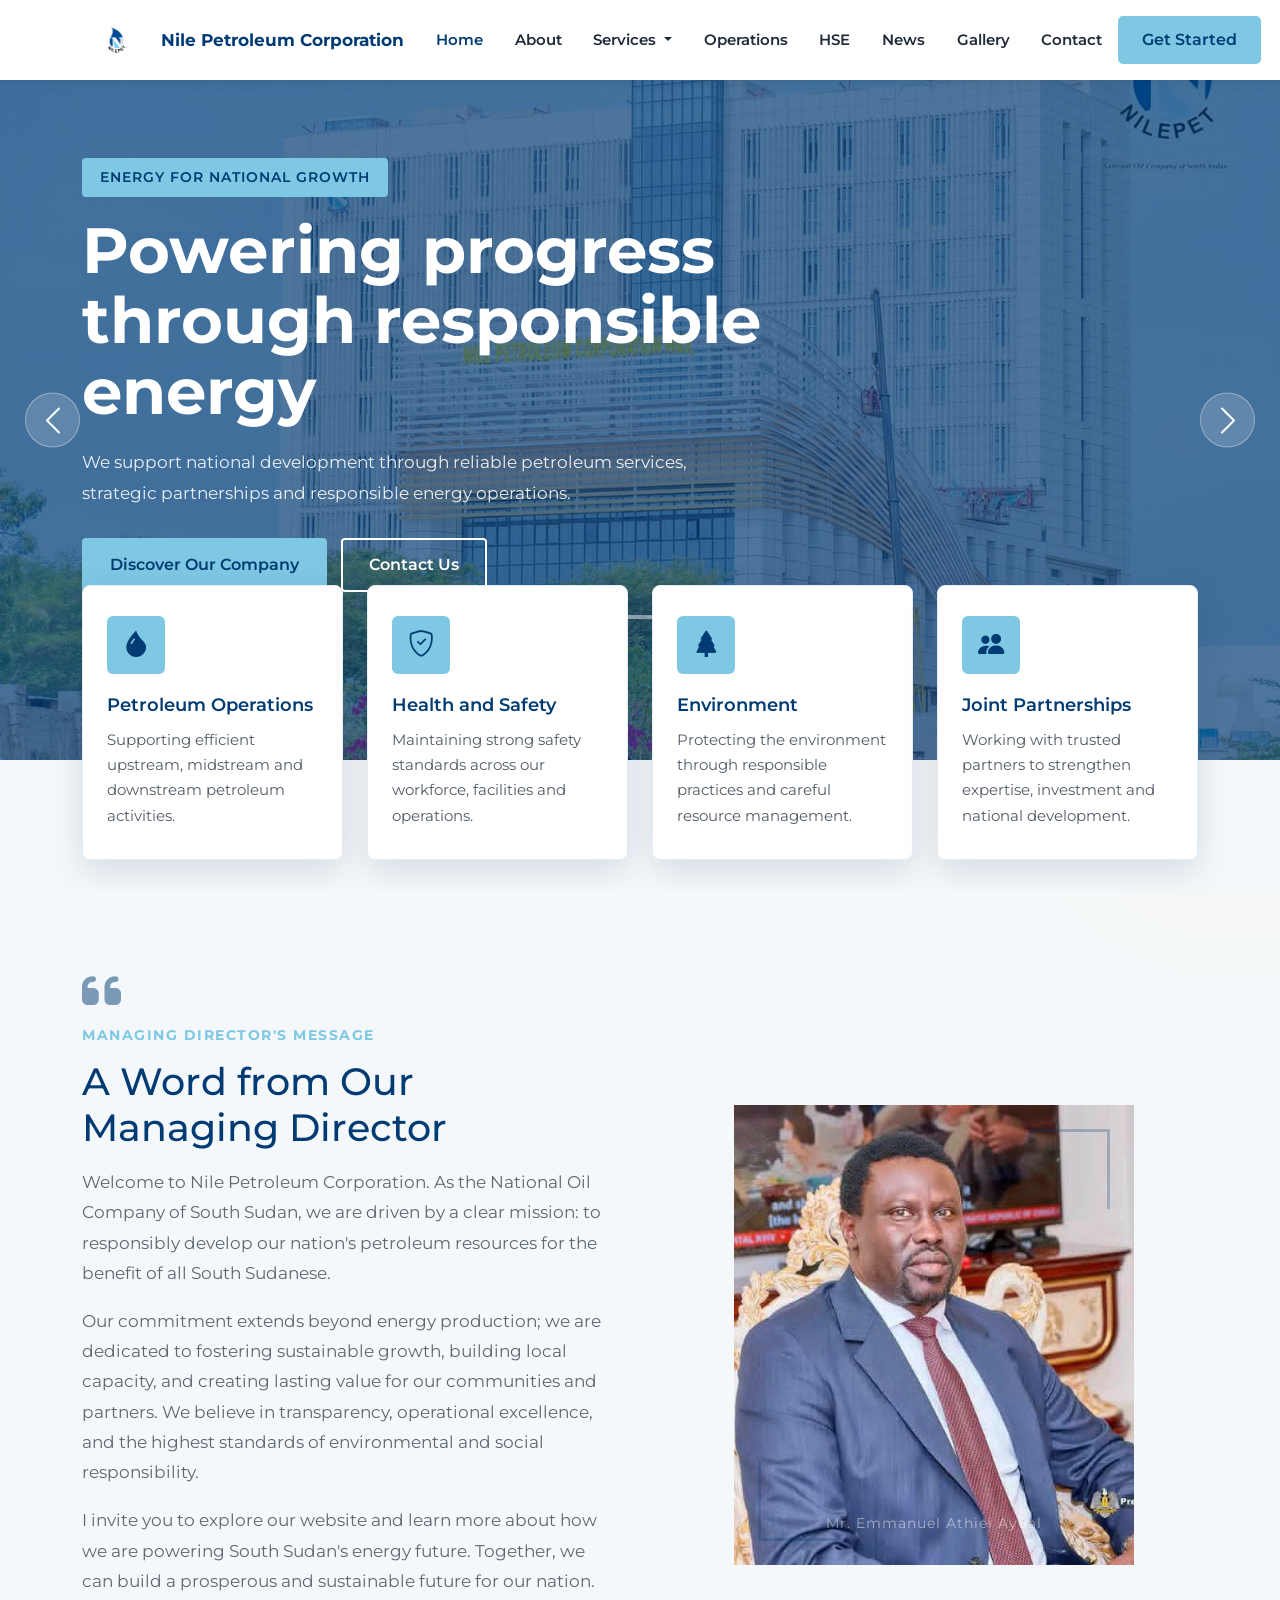
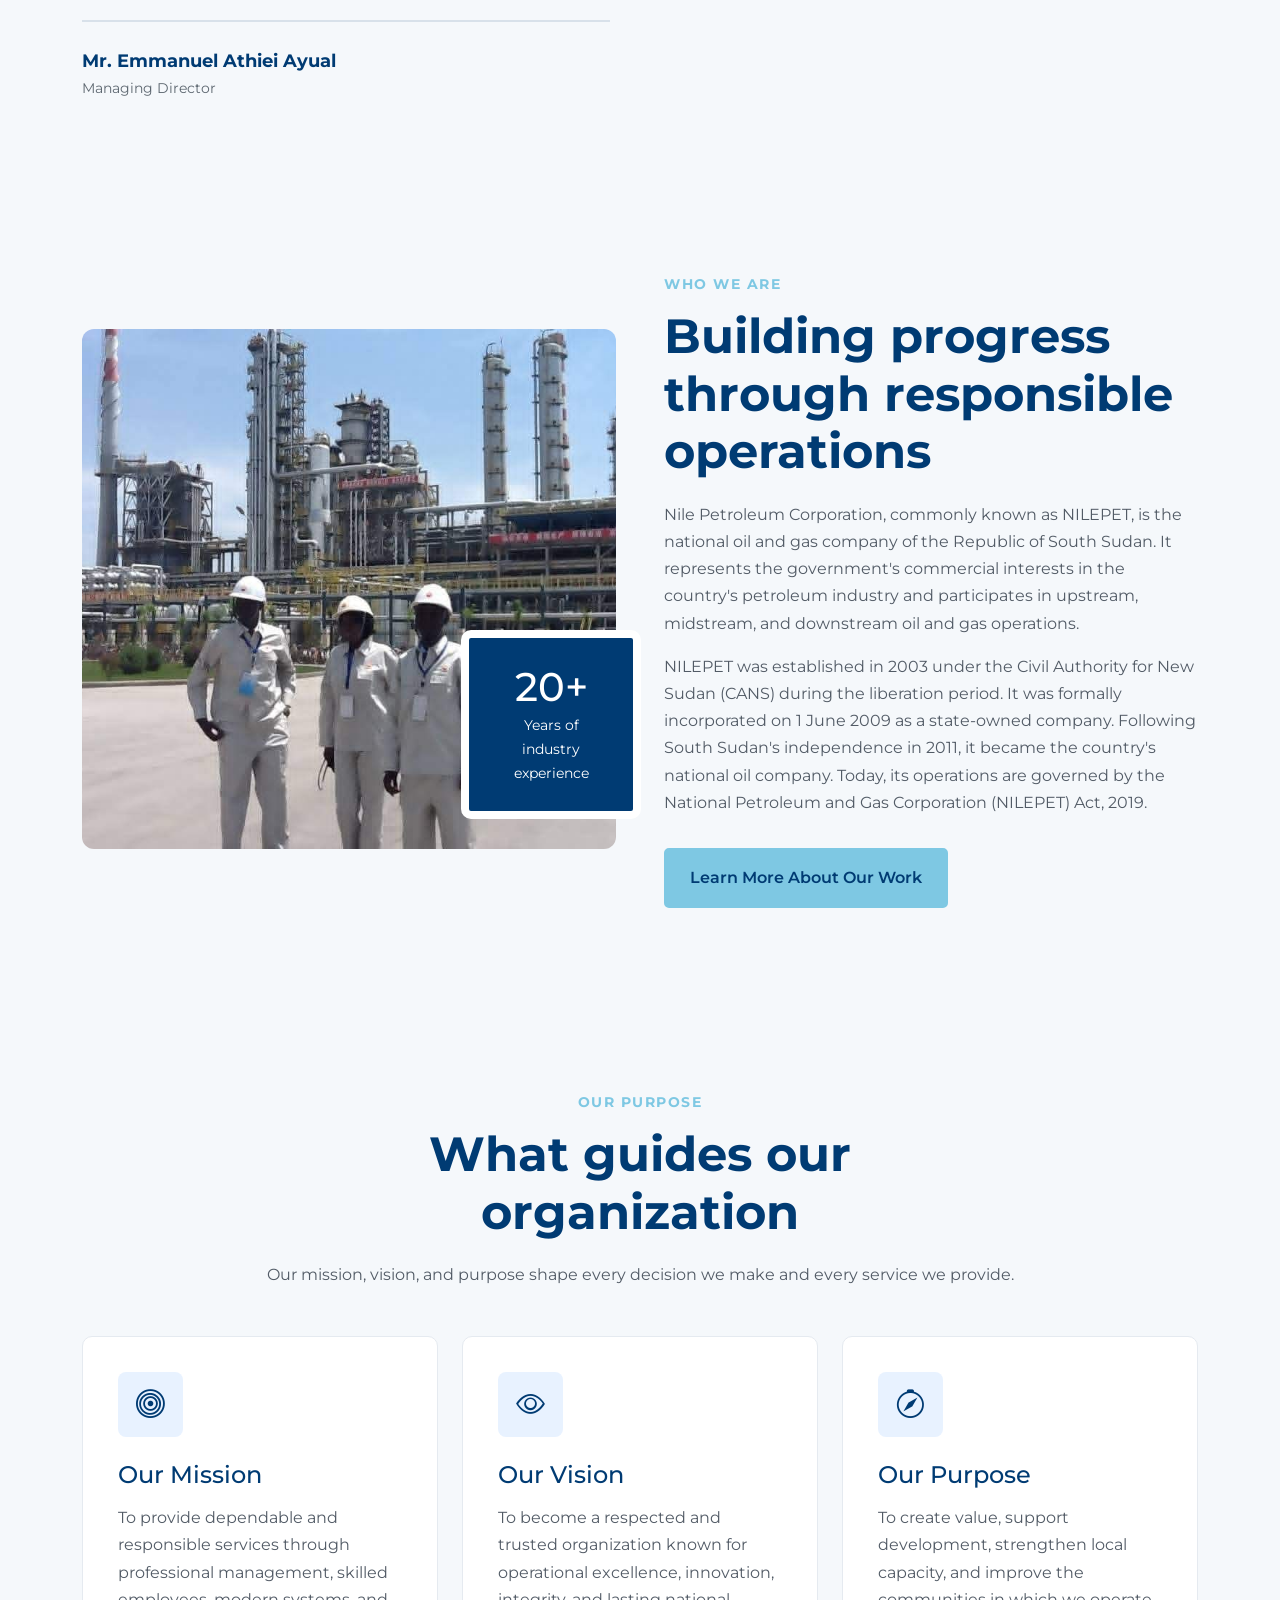
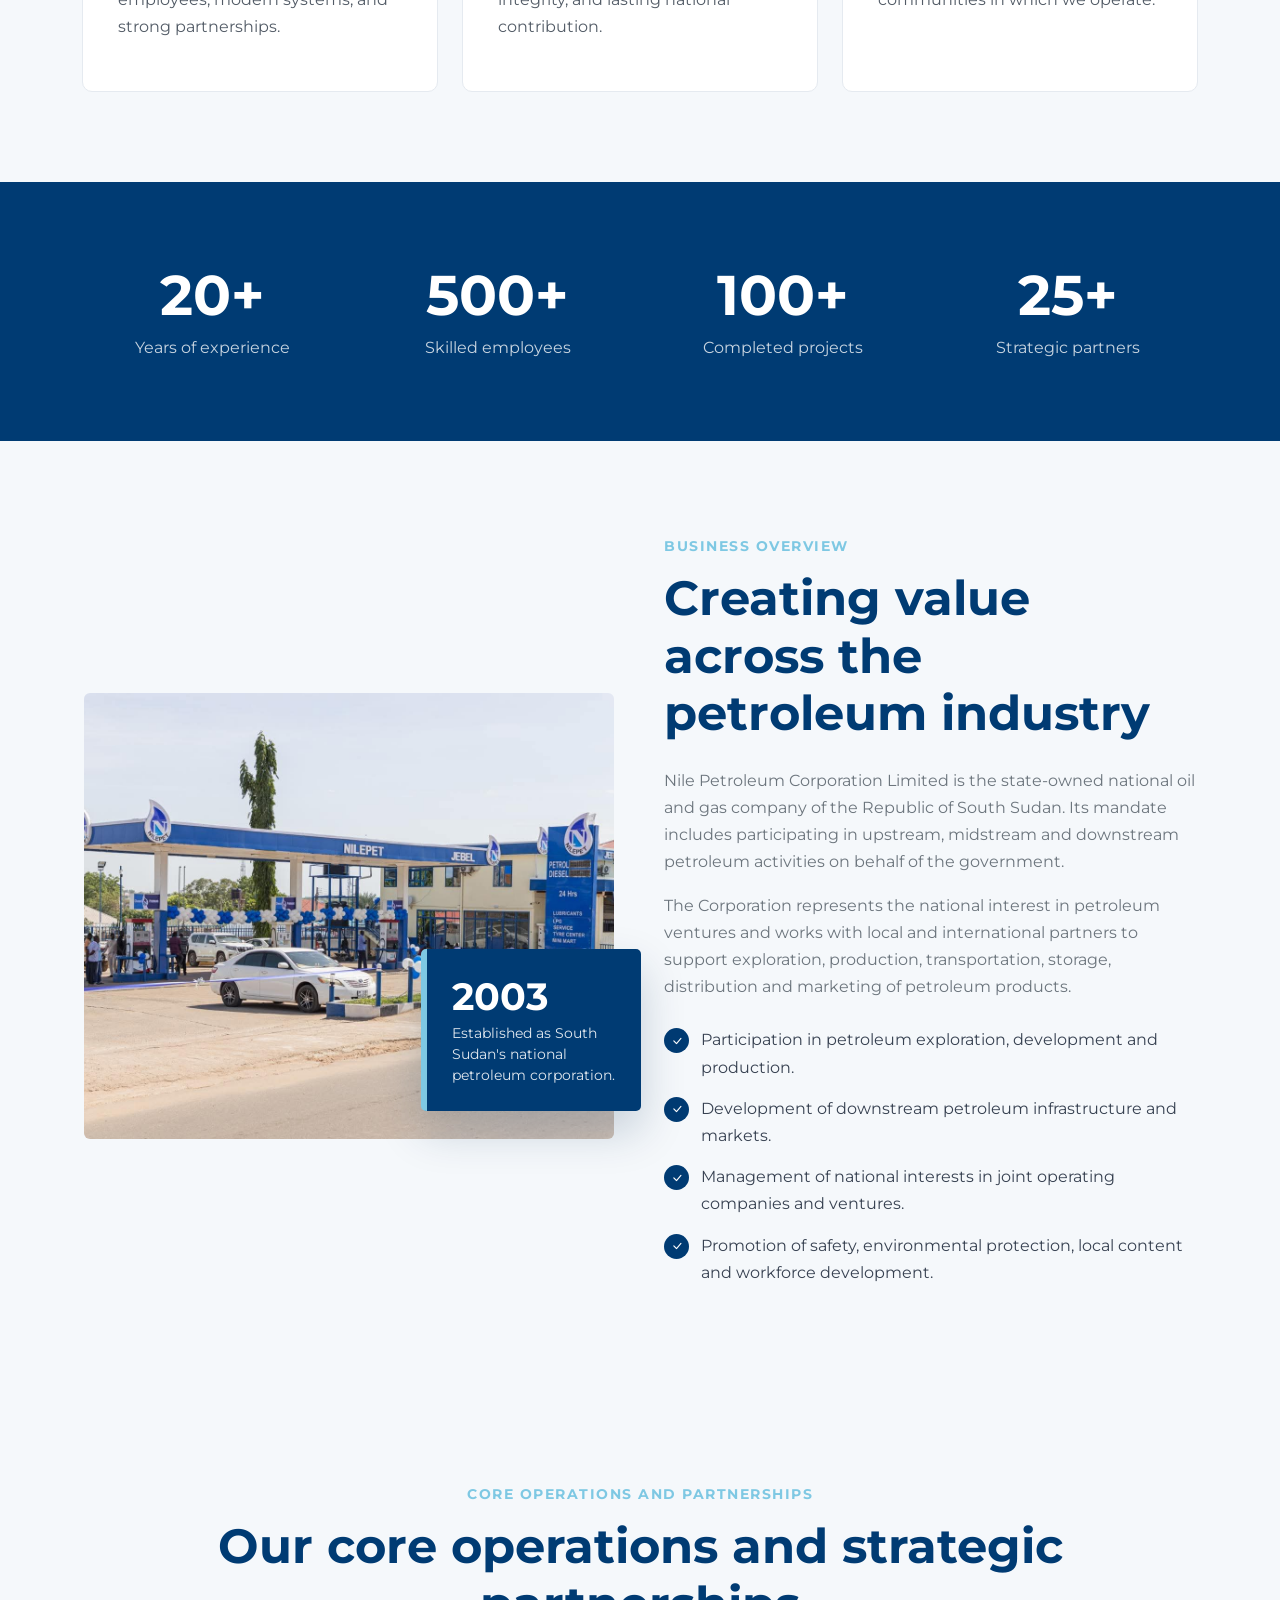
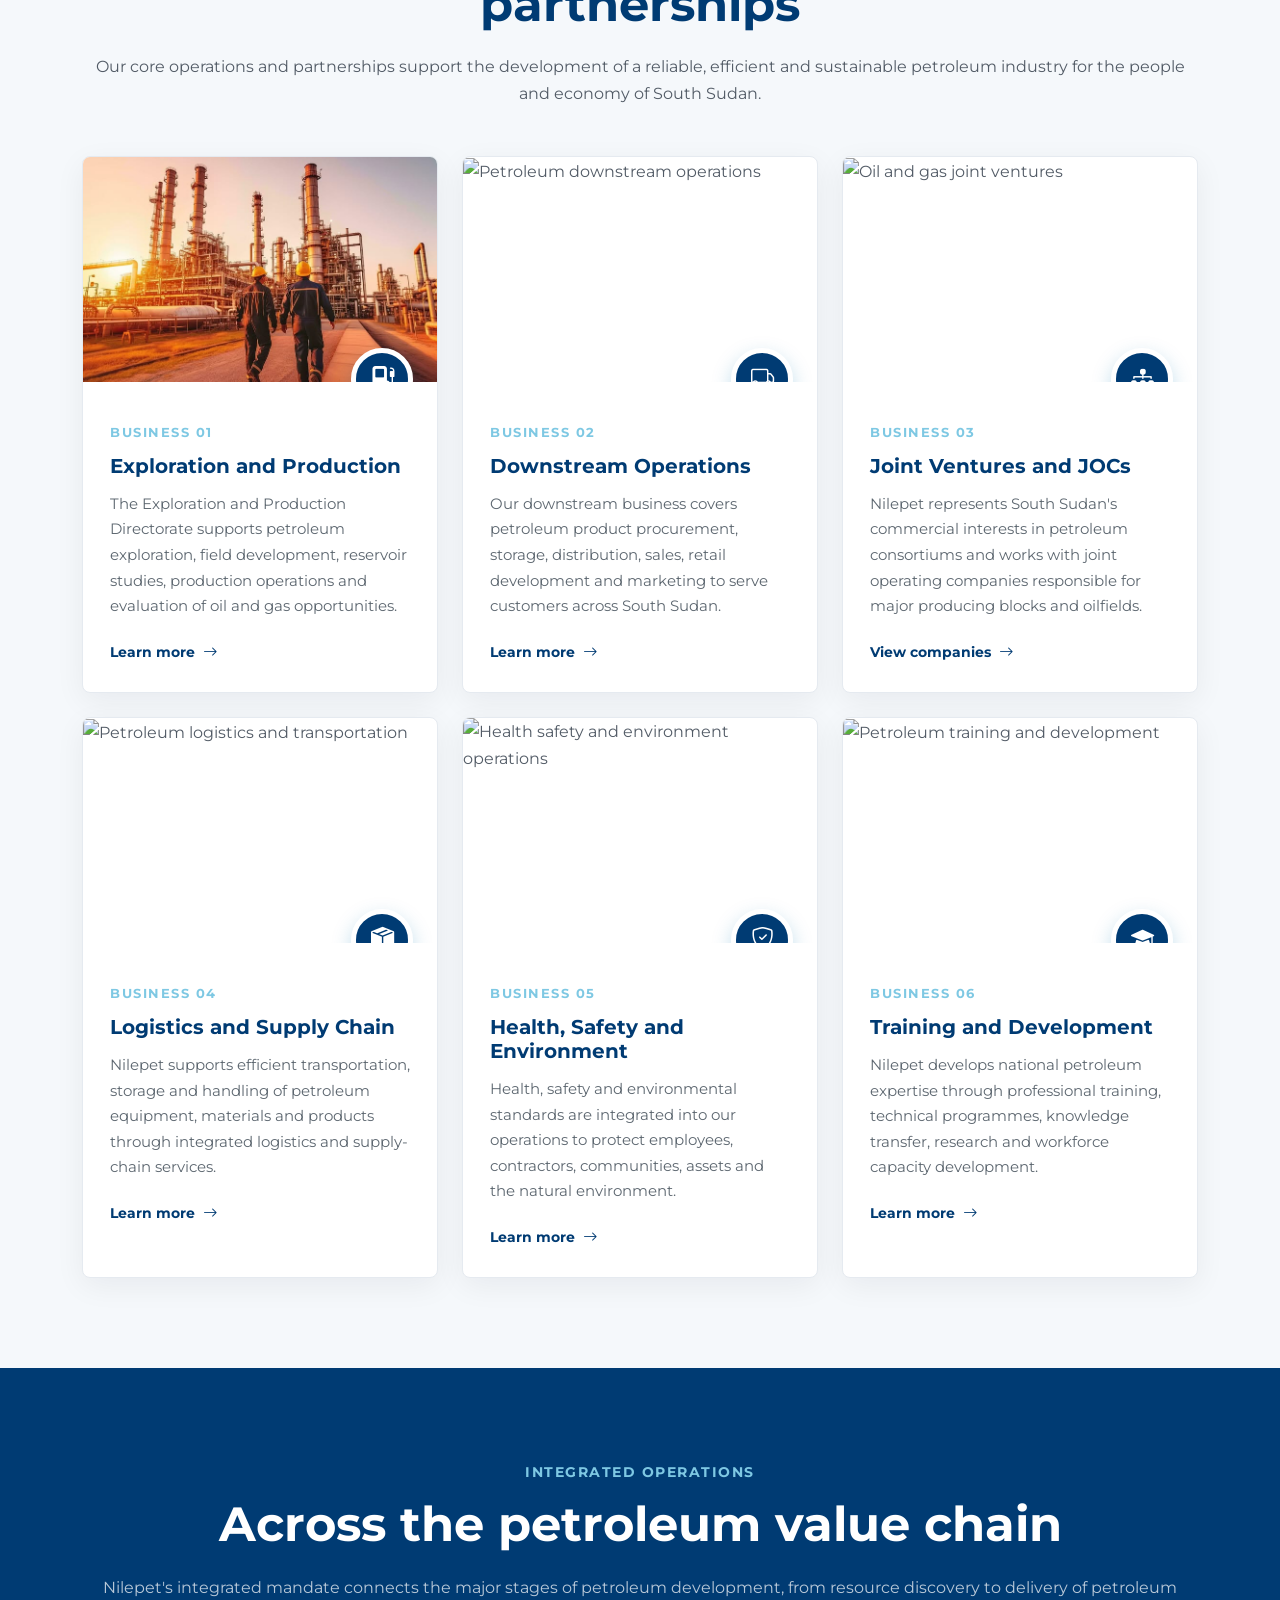
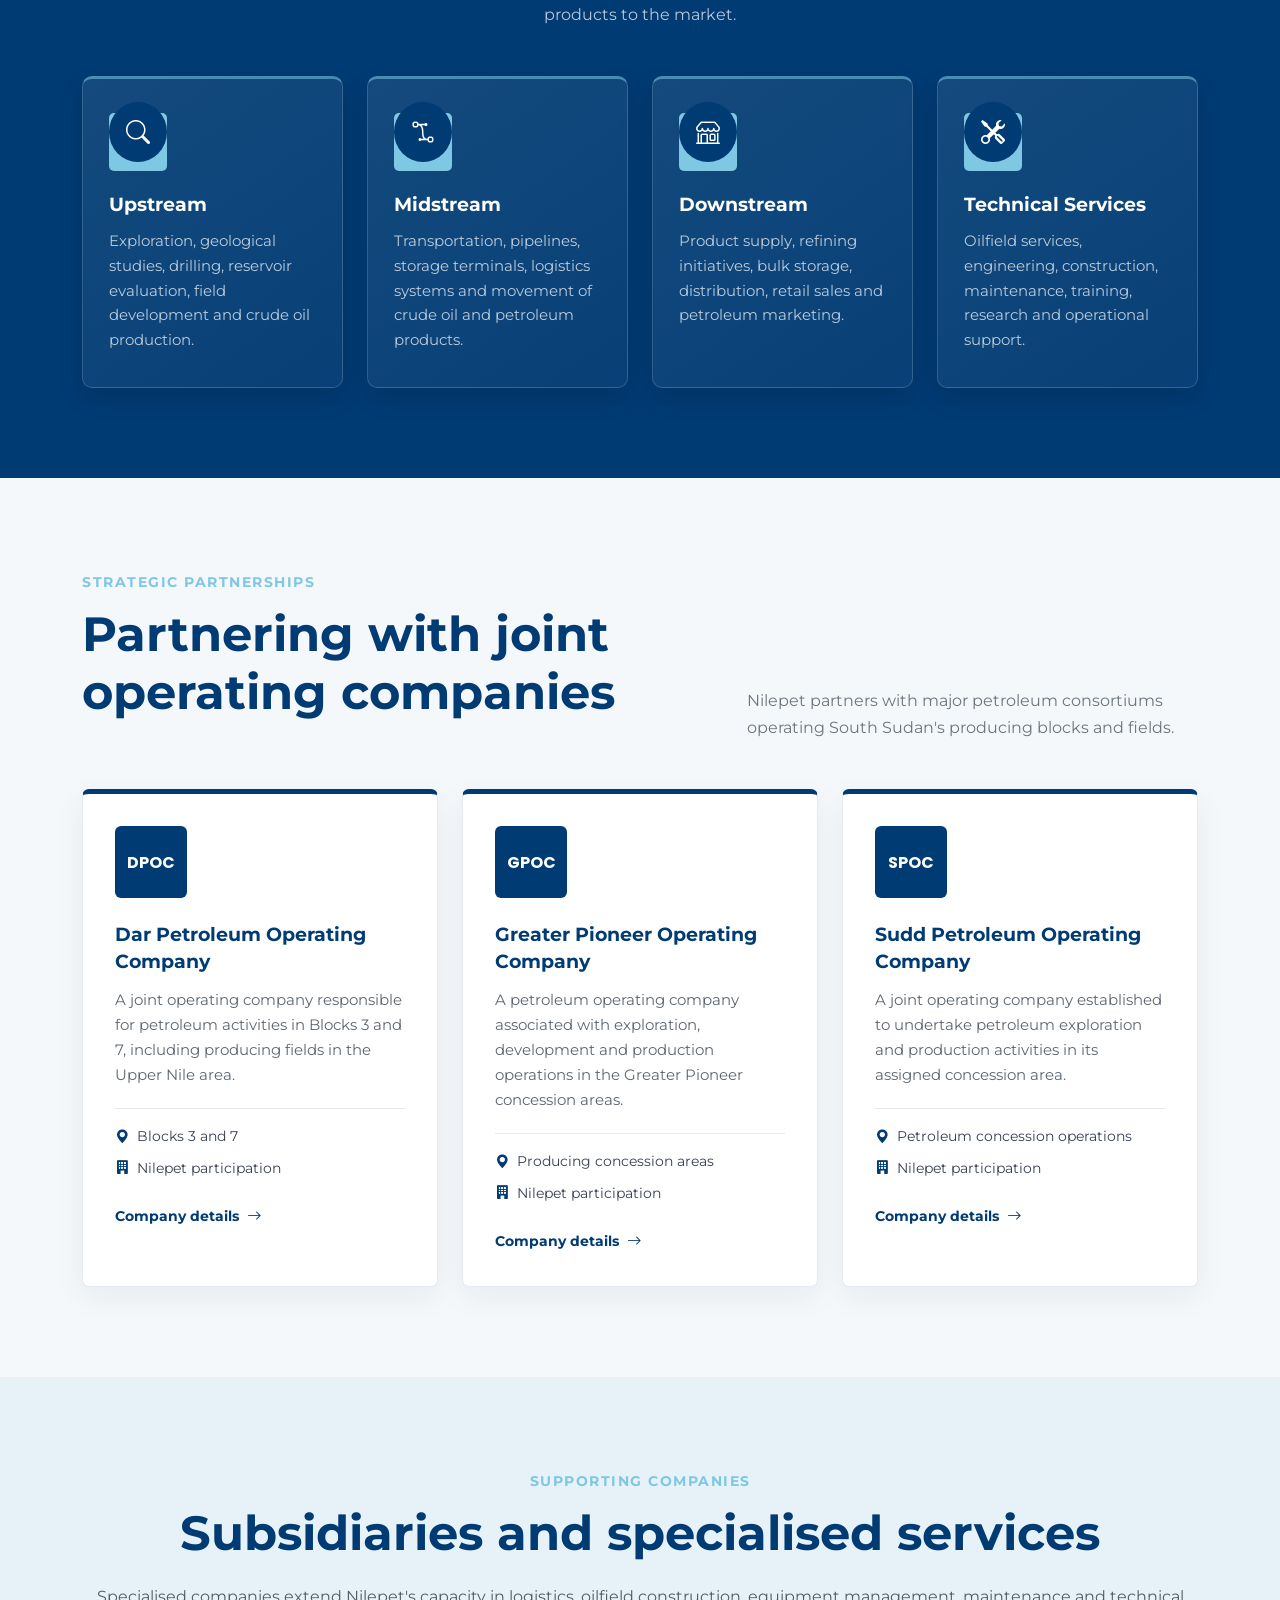
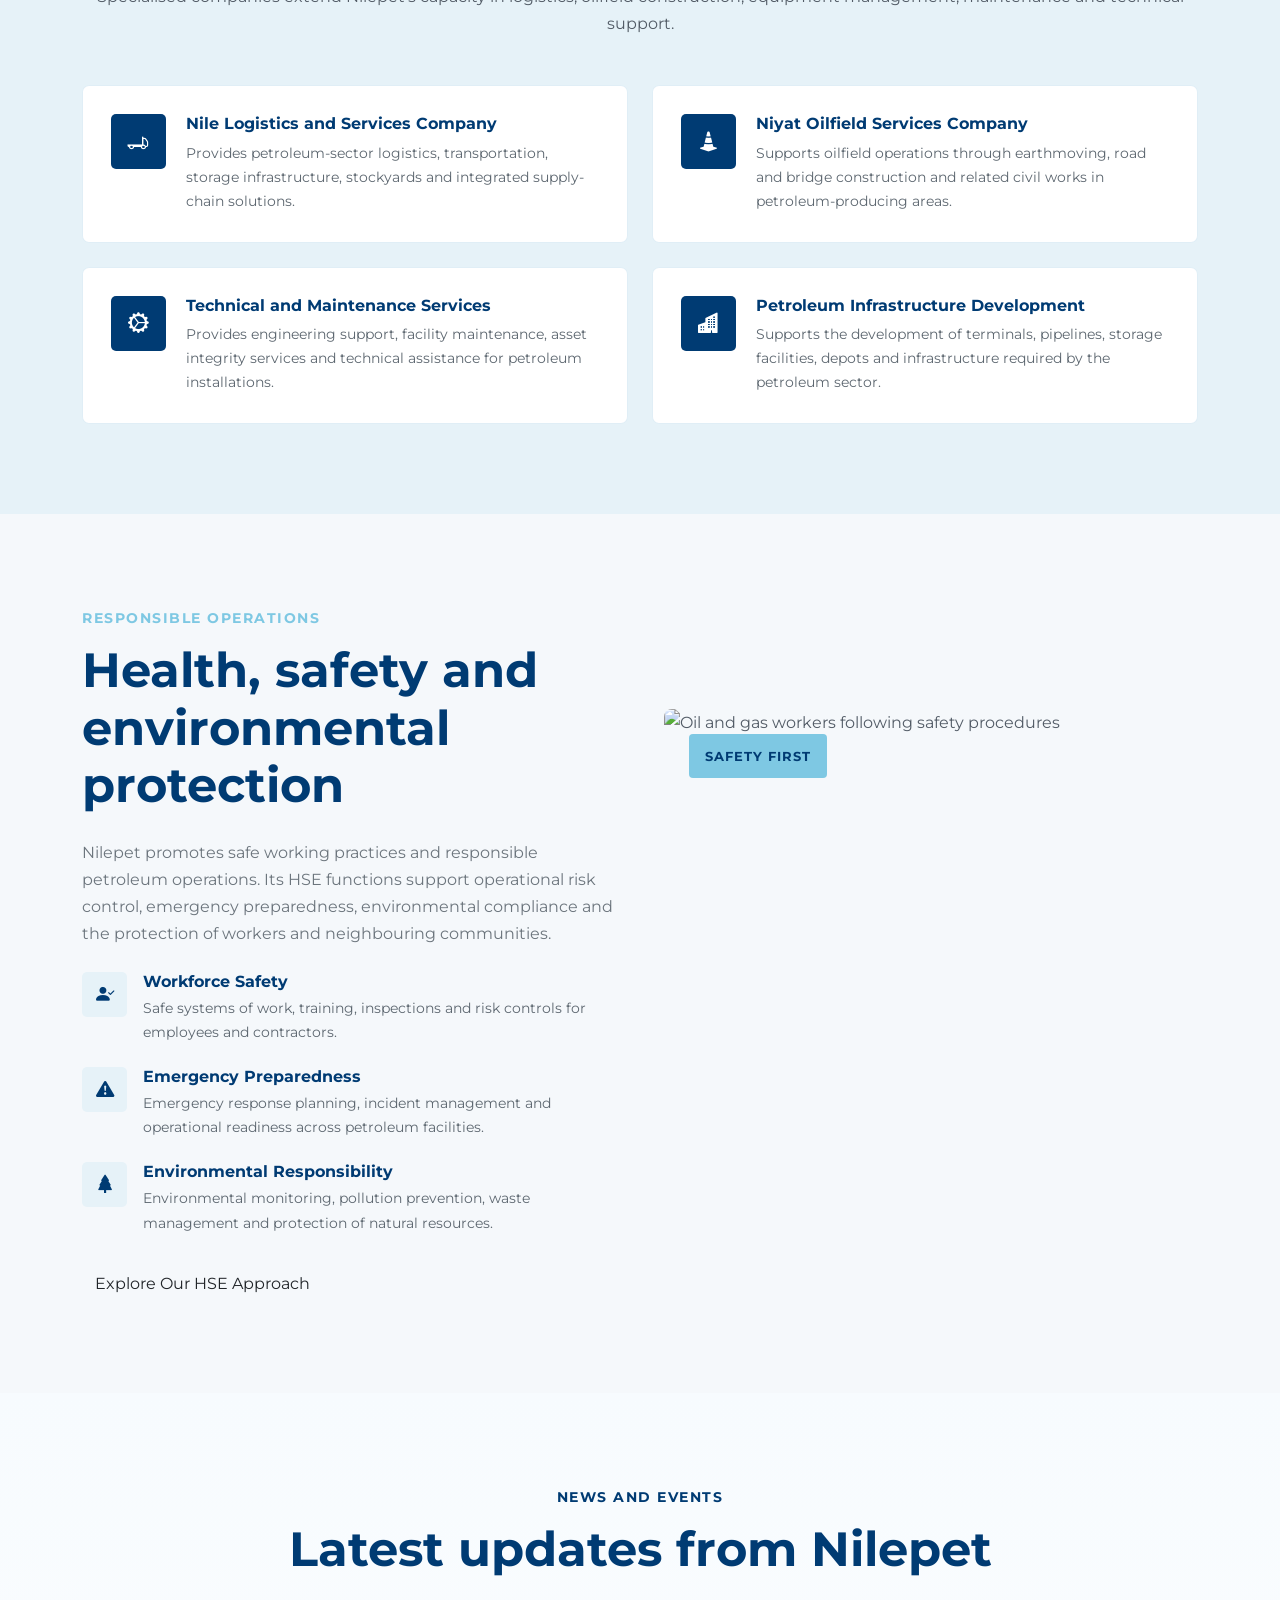
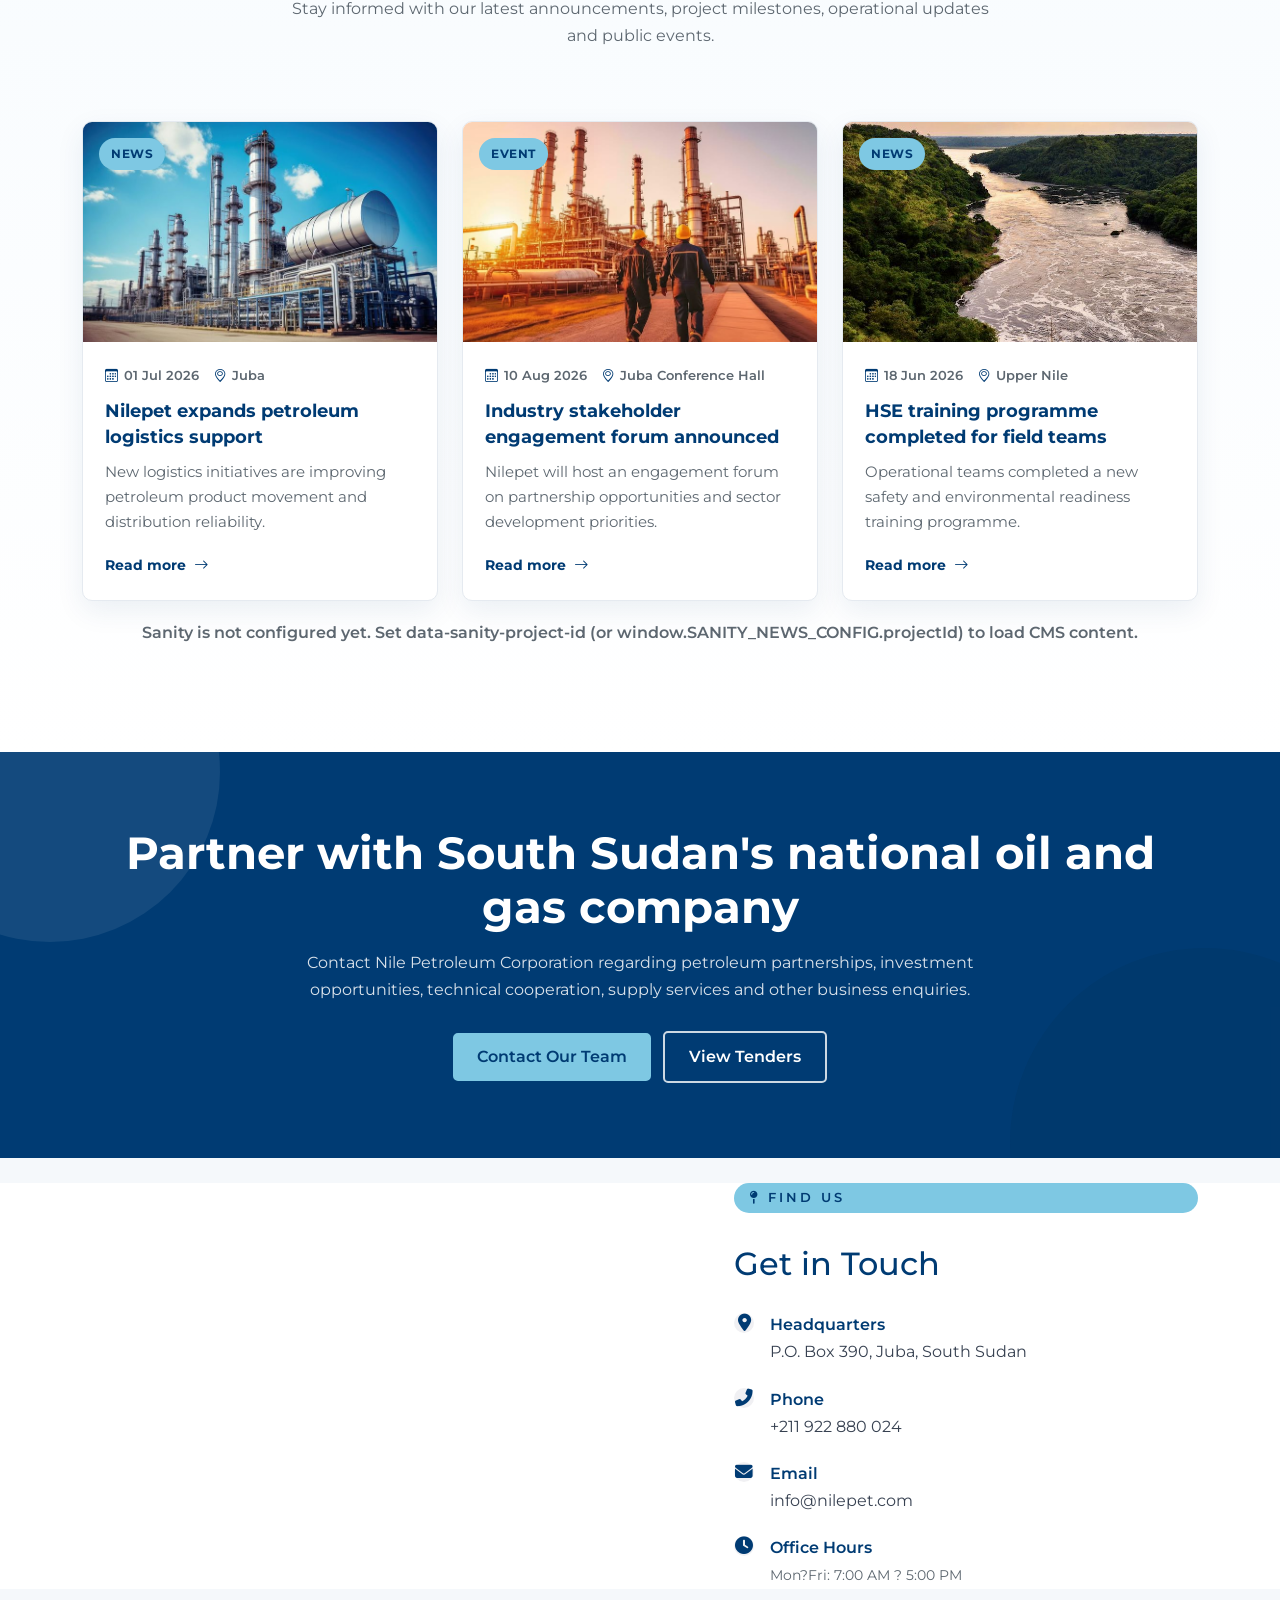
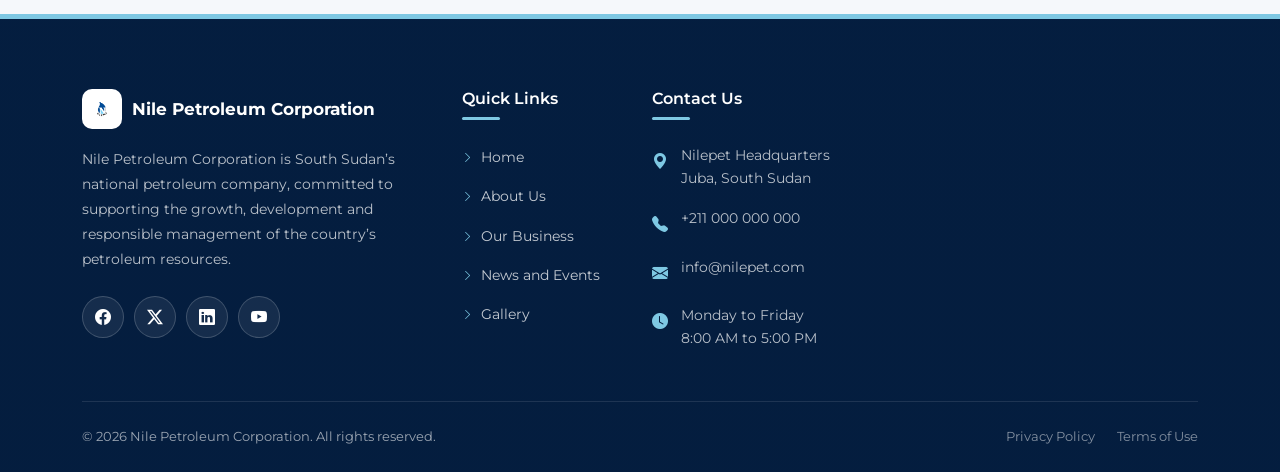
==== commit 3e493b51: "Add files via upload" ====
--- a/index.html
+++ b/index.html
@@ -1565,25 +1565,6 @@
         @media (max-width: 991.98px) {
             .navbar-collapse {
                 padding-top: 15px;
-                margin-top: 12px;
-                padding: 14px 0 0;
-                border-top: 1px solid rgba(8, 47, 99, 0.08);
-                overflow: hidden;
-                transition:
-                    height 0.35s ease,
-                    opacity 0.25s ease,
-                    transform 0.35s ease,
-                    padding 0.35s ease;
-            }
-
-            .navbar-collapse.collapsing {
-                opacity: 0.55;
-                transform: translateY(-6px);
-            }
-
-            .navbar-collapse.show {
-                opacity: 1;
-                transform: translateY(0);
             }
 
             .navbar-nav .nav-link {
@@ -1710,7 +1691,7 @@
             margin:0 2px;
             padding:.45rem .55rem !important;
             white-space:nowrap;
-            transition:.3s;
+            transition:none;
         }
 
         .nav-link:hover,
@@ -1755,24 +1736,14 @@
         @media (max-width:1199.98px){
             .navbar-collapse{
                 margin-top:.75rem;
-                padding-top:.75rem;
+                padding-top:.5rem;
                 border-top:1px solid #e9ecef;
-                overflow:hidden;
-                transition:
-                    height 0.35s ease,
-                    opacity 0.25s ease,
-                    transform 0.35s ease,
-                    padding 0.35s ease;
-            }
-
-            .navbar-collapse.collapsing{
-                opacity:.55;
-                transform:translateY(-6px);
-            }
-
+                transition:none;
+            }
+
+            .navbar-collapse.collapsing,
             .navbar-collapse.show{
-                opacity:1;
-                transform:translateY(0);
+                transition:none;
             }
 
             .navbar-nav{
@@ -3435,47 +3406,12 @@
                     </h2>
 
                     <p>
-                        Company Name is a professional organization committed to
-                        delivering reliable services, supporting economic growth,
-                        and maintaining high standards of safety, quality, and
-                        accountability.
+                       Nile Petroleum Corporation, commonly known as NILEPET, is the national oil and gas company of the Republic of South Sudan. It represents the government's commercial interests in the country's petroleum industry and participates in upstream, midstream, and downstream oil and gas operations.
                     </p>
 
                     <p>
-                        Our work is guided by experienced professionals, sound
-                        management practices, and a clear understanding of the
-                        communities and industries we serve.
+                        NILEPET was established in 2003 under the Civil Authority for New Sudan (CANS) during the liberation period. It was formally incorporated on 1 June 2009 as a state-owned company. Following South Sudan's independence in 2011, it became the country's national oil company. Today, its operations are governed by the National Petroleum and Gas Corporation (NILEPET) Act, 2019.
                     </p>
-
-                    <ul class="about-list">
-                        <li>
-                            <i class="bi bi-check-circle-fill"></i>
-                            <span>
-                                Professional and experienced management team
-                            </span>
-                        </li>
-
-                        <li>
-                            <i class="bi bi-check-circle-fill"></i>
-                            <span>
-                                Strong commitment to safety and environmental care
-                            </span>
-                        </li>
-
-                        <li>
-                            <i class="bi bi-check-circle-fill"></i>
-                            <span>
-                                Transparent, responsible, and ethical operations
-                            </span>
-                        </li>
-
-                        <li>
-                            <i class="bi bi-check-circle-fill"></i>
-                            <span>
-                                Long-term investment in people and communities
-                            </span>
-                        </li>
-                    </ul>
 
                     <a href="#contact" class="btn btn-baby-blue px-4 py-3 mt-3">
                         Learn More About Our Work
@@ -4643,6 +4579,21 @@
 <script src="https://cdn.jsdelivr.net/npm/bootstrap@5.3.7/dist/js/bootstrap.bundle.min.js"></script>
 <script>
     (function () {
+        document.addEventListener("click", function (event) {
+            const clickedLink = event.target.closest("#navbar .nav-link:not(.dropdown-toggle), #navbar .dropdown-item");
+            if (!clickedLink) {
+                return;
+            }
+
+            const collapseElement = clickedLink.closest(".navbar-collapse");
+            if (!collapseElement || !collapseElement.classList.contains("show")) {
+                return;
+            }
+
+            const collapse = bootstrap.Collapse.getOrCreateInstance(collapseElement);
+            collapse.hide();
+        });
+
         // Optional global override:
         // window.SANITY_NEWS_CONFIG = {
         //   projectId: "yourProjectId",
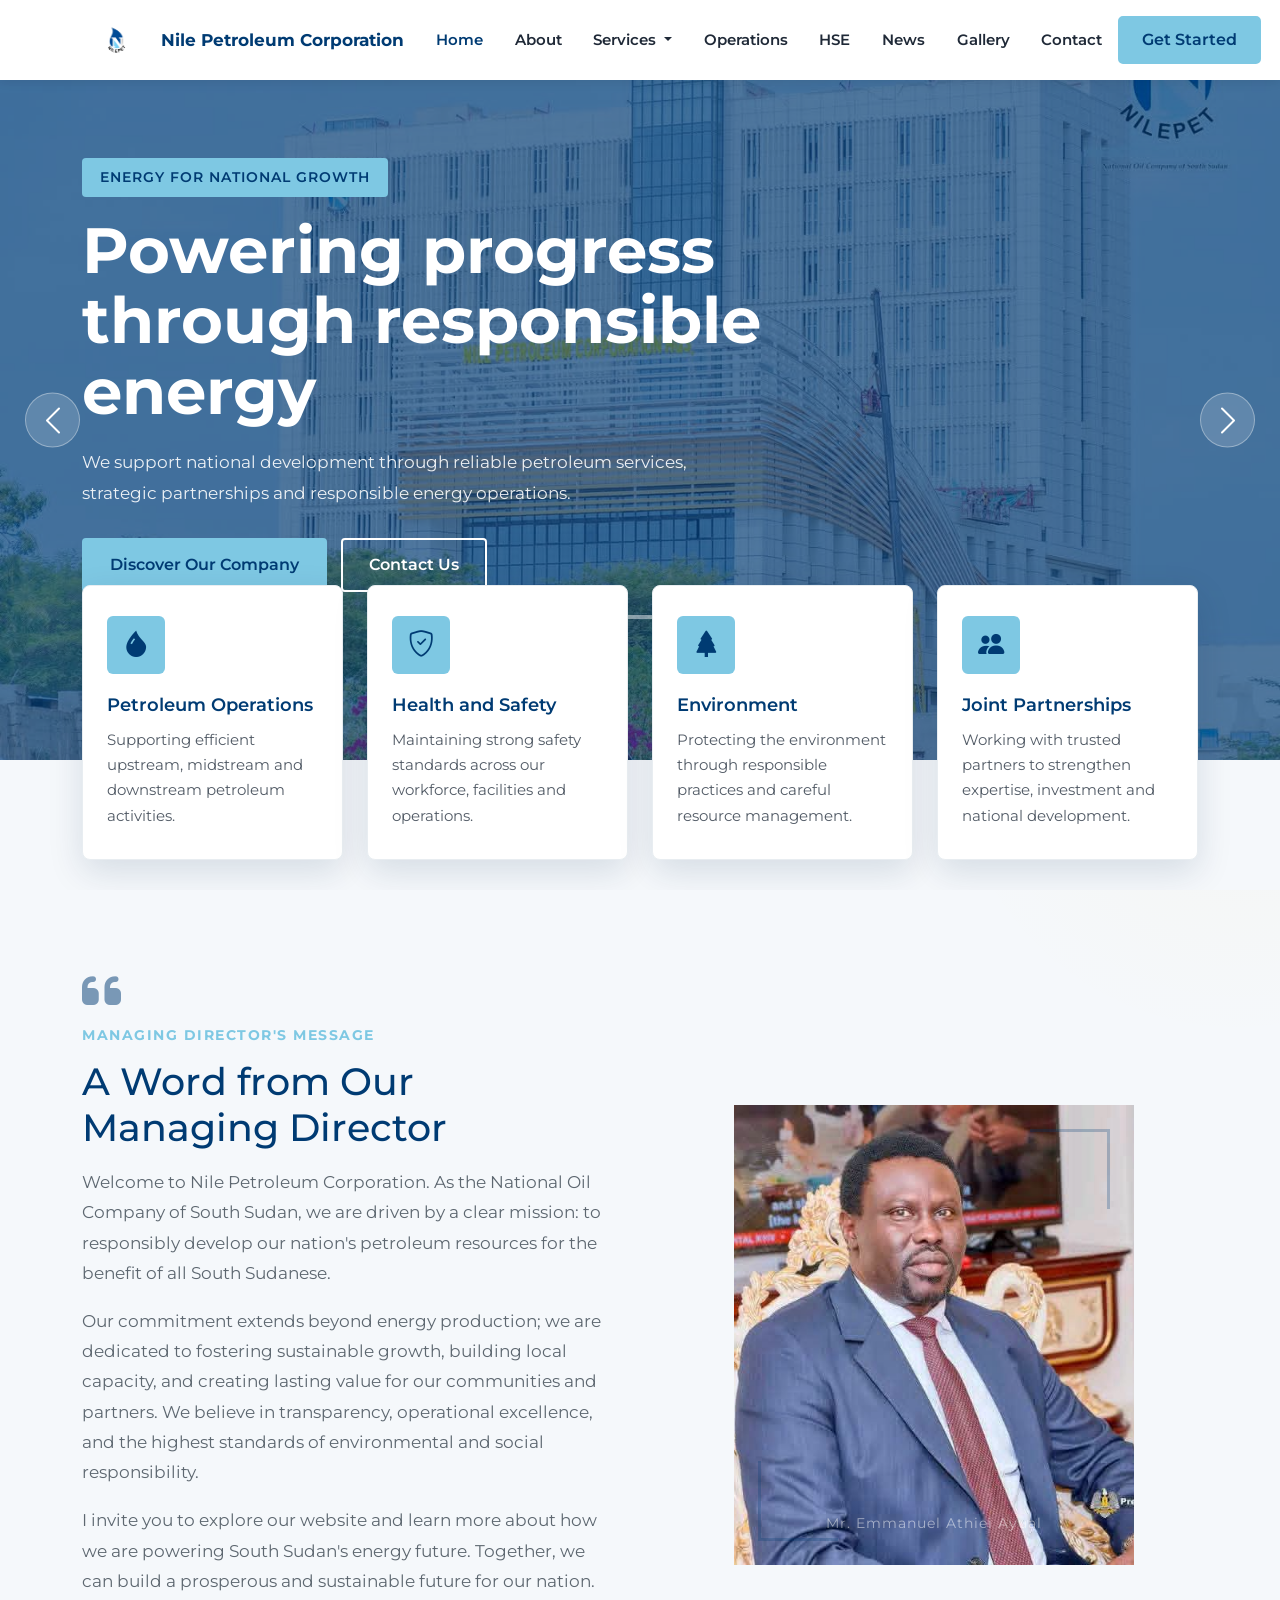
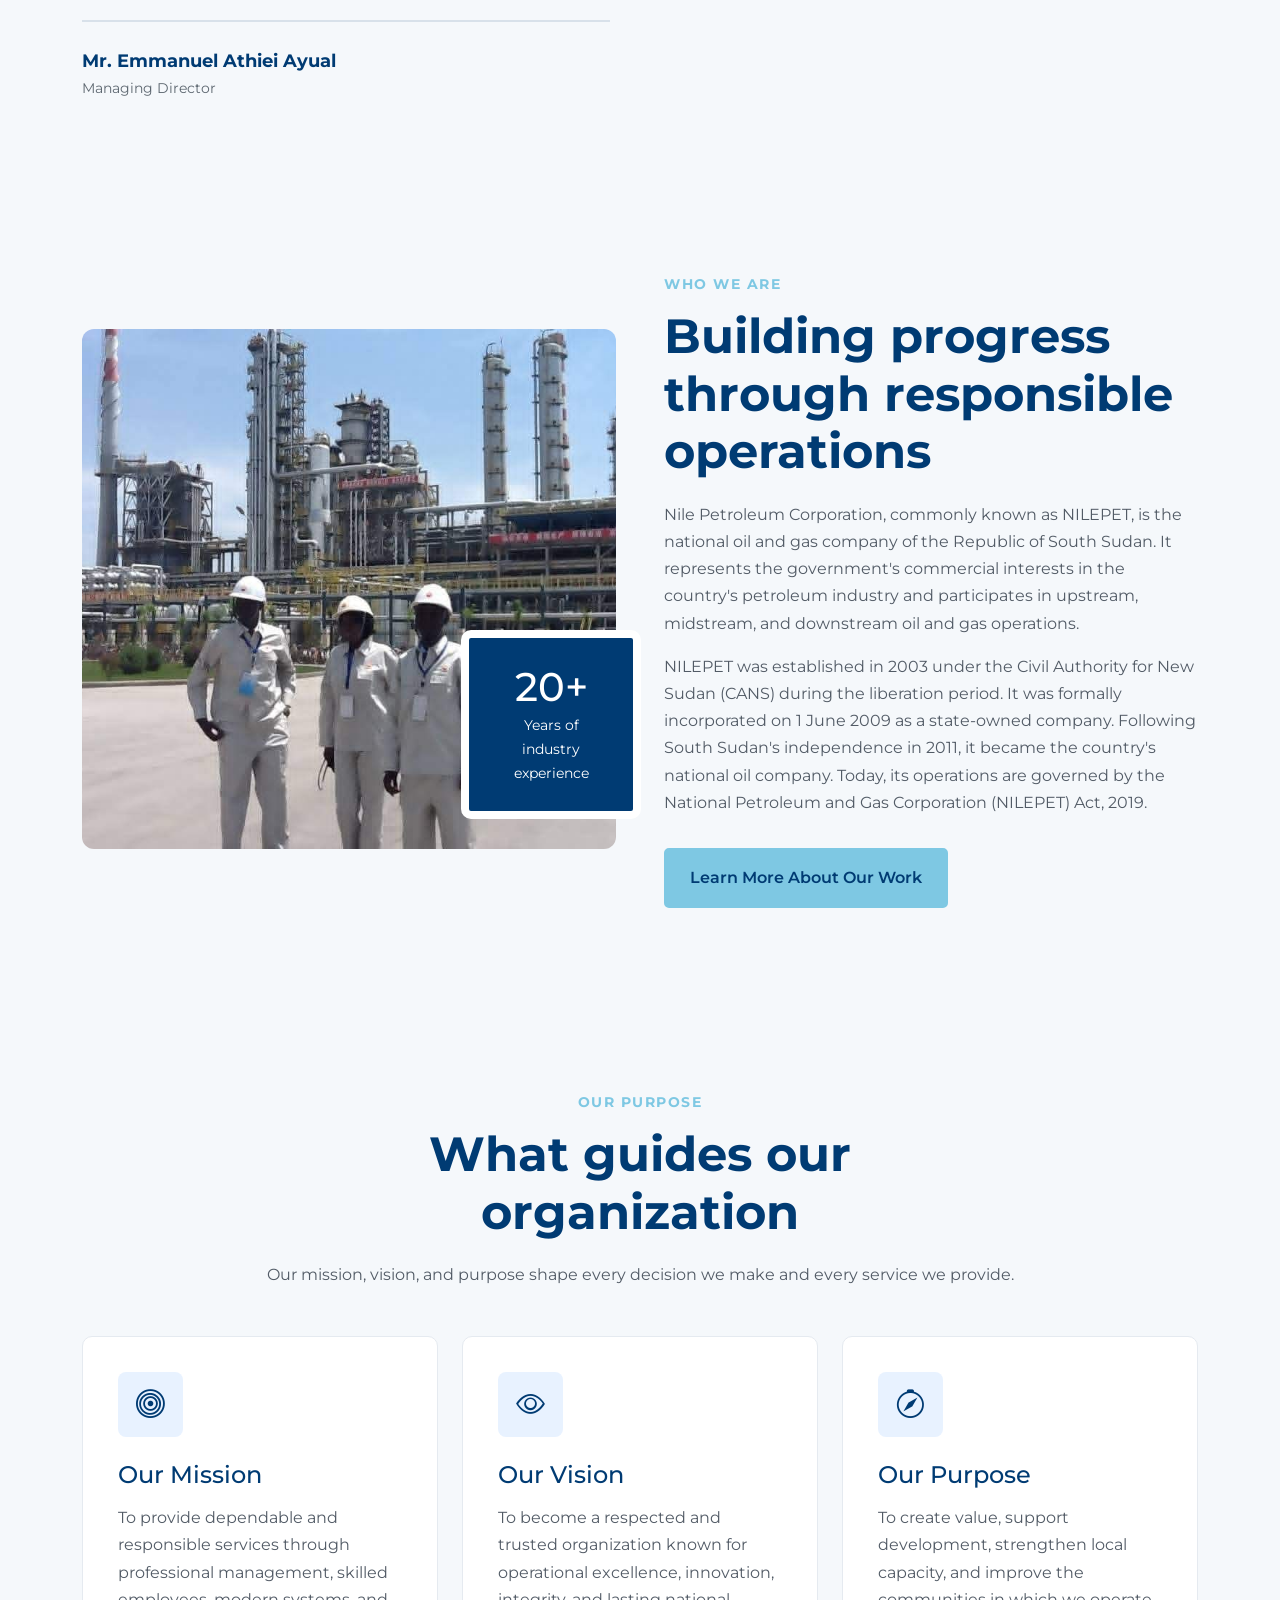
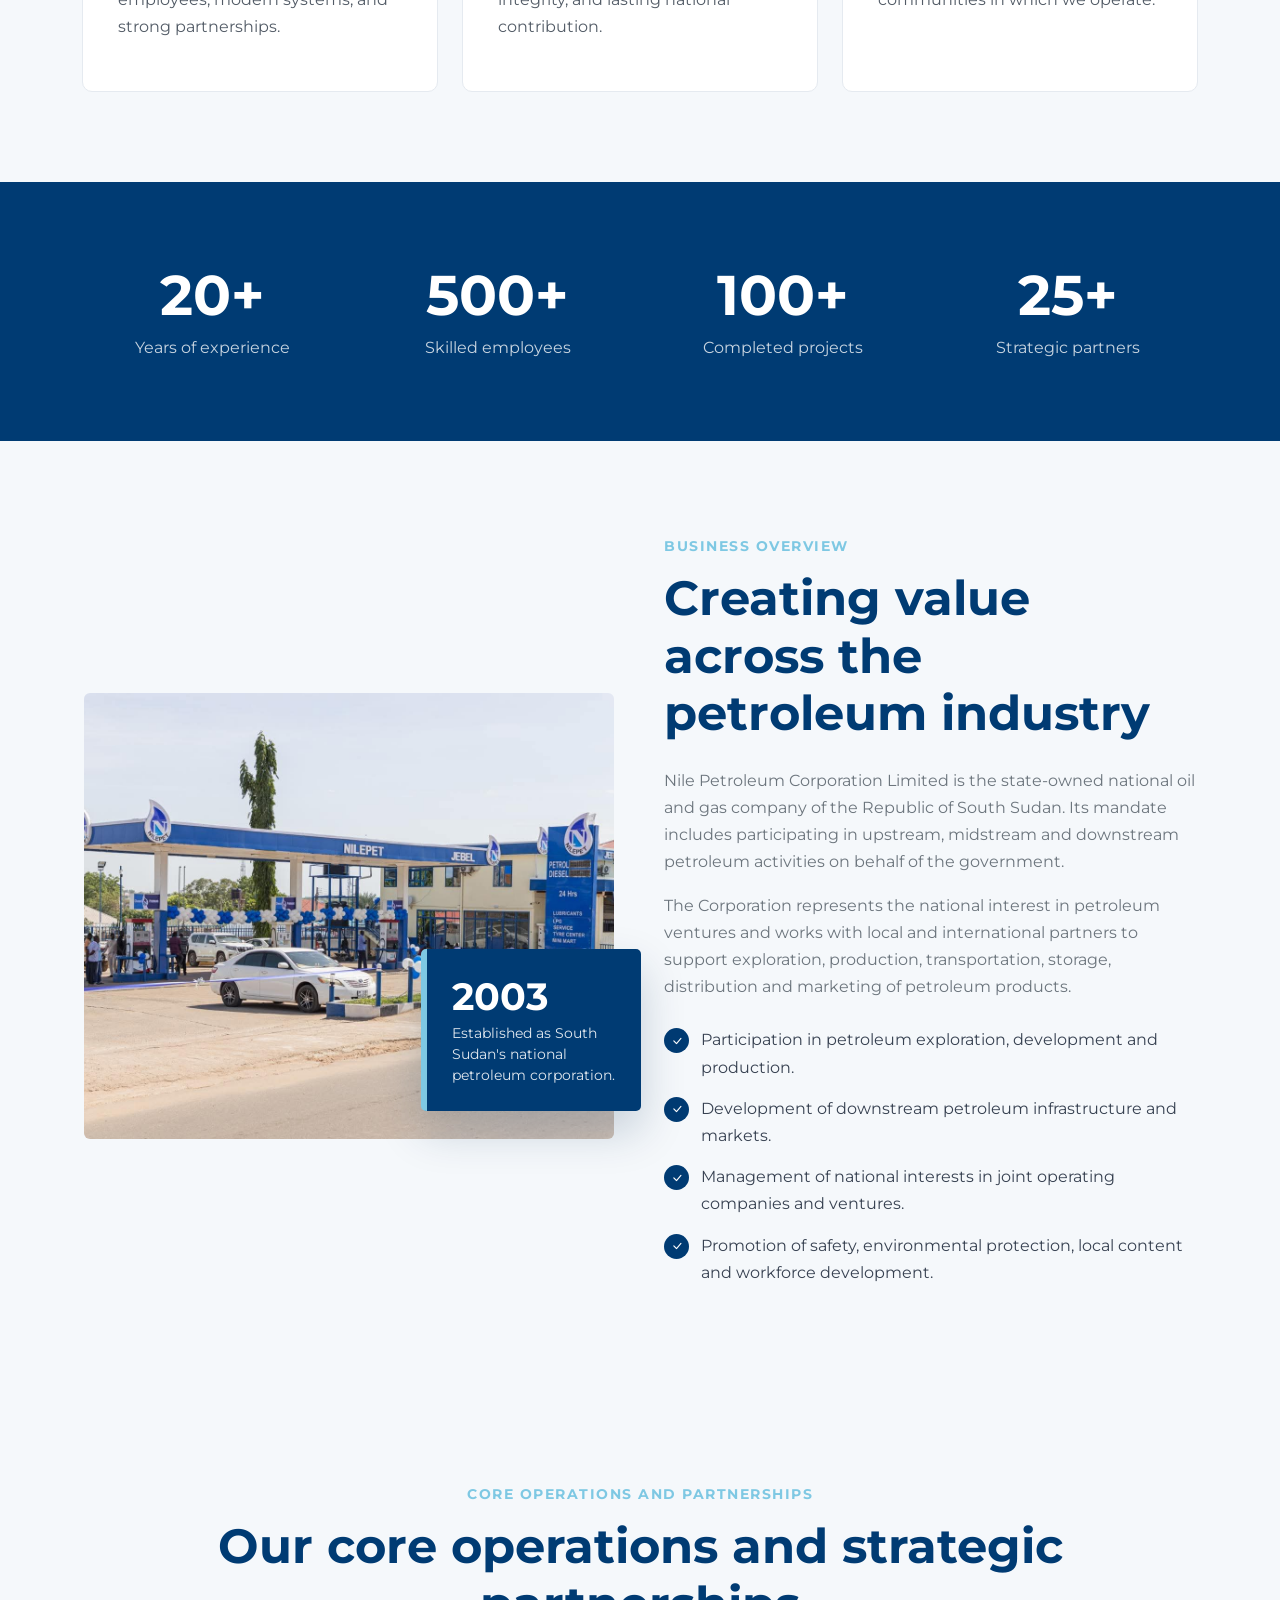
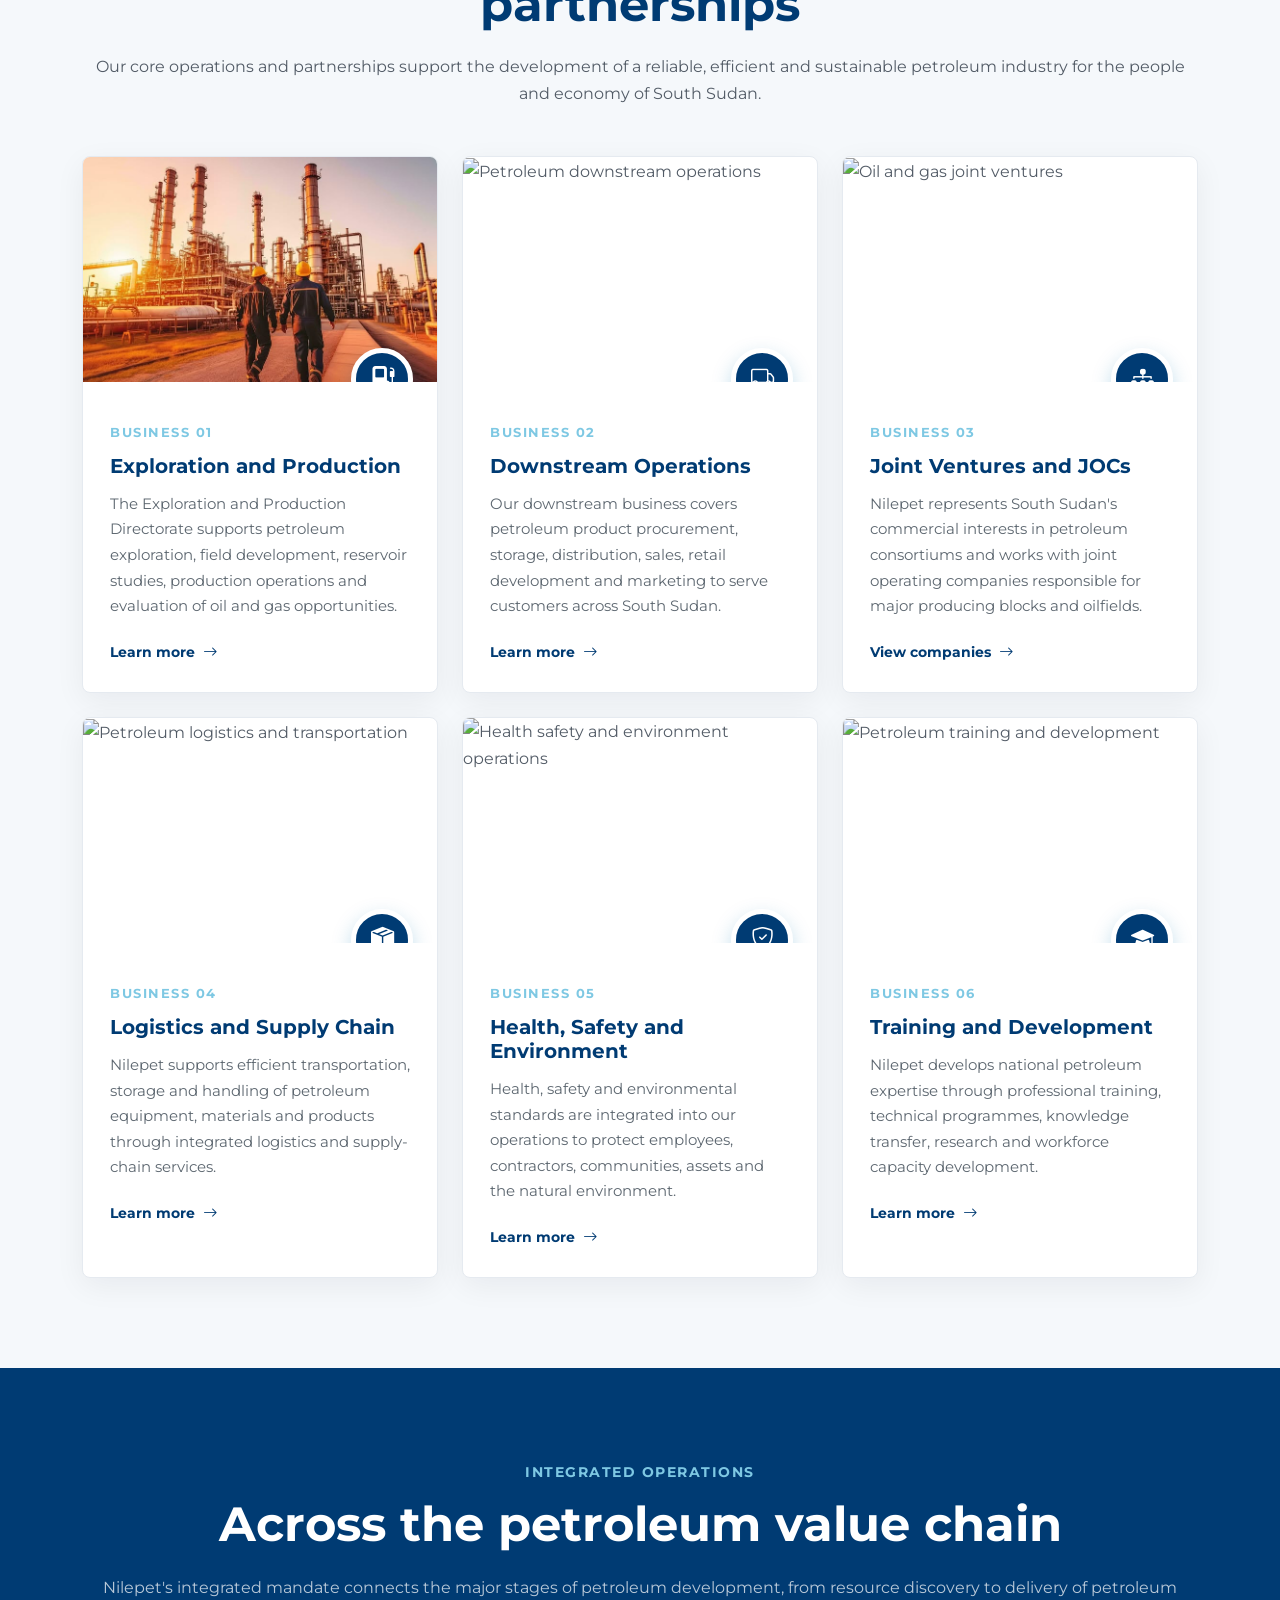
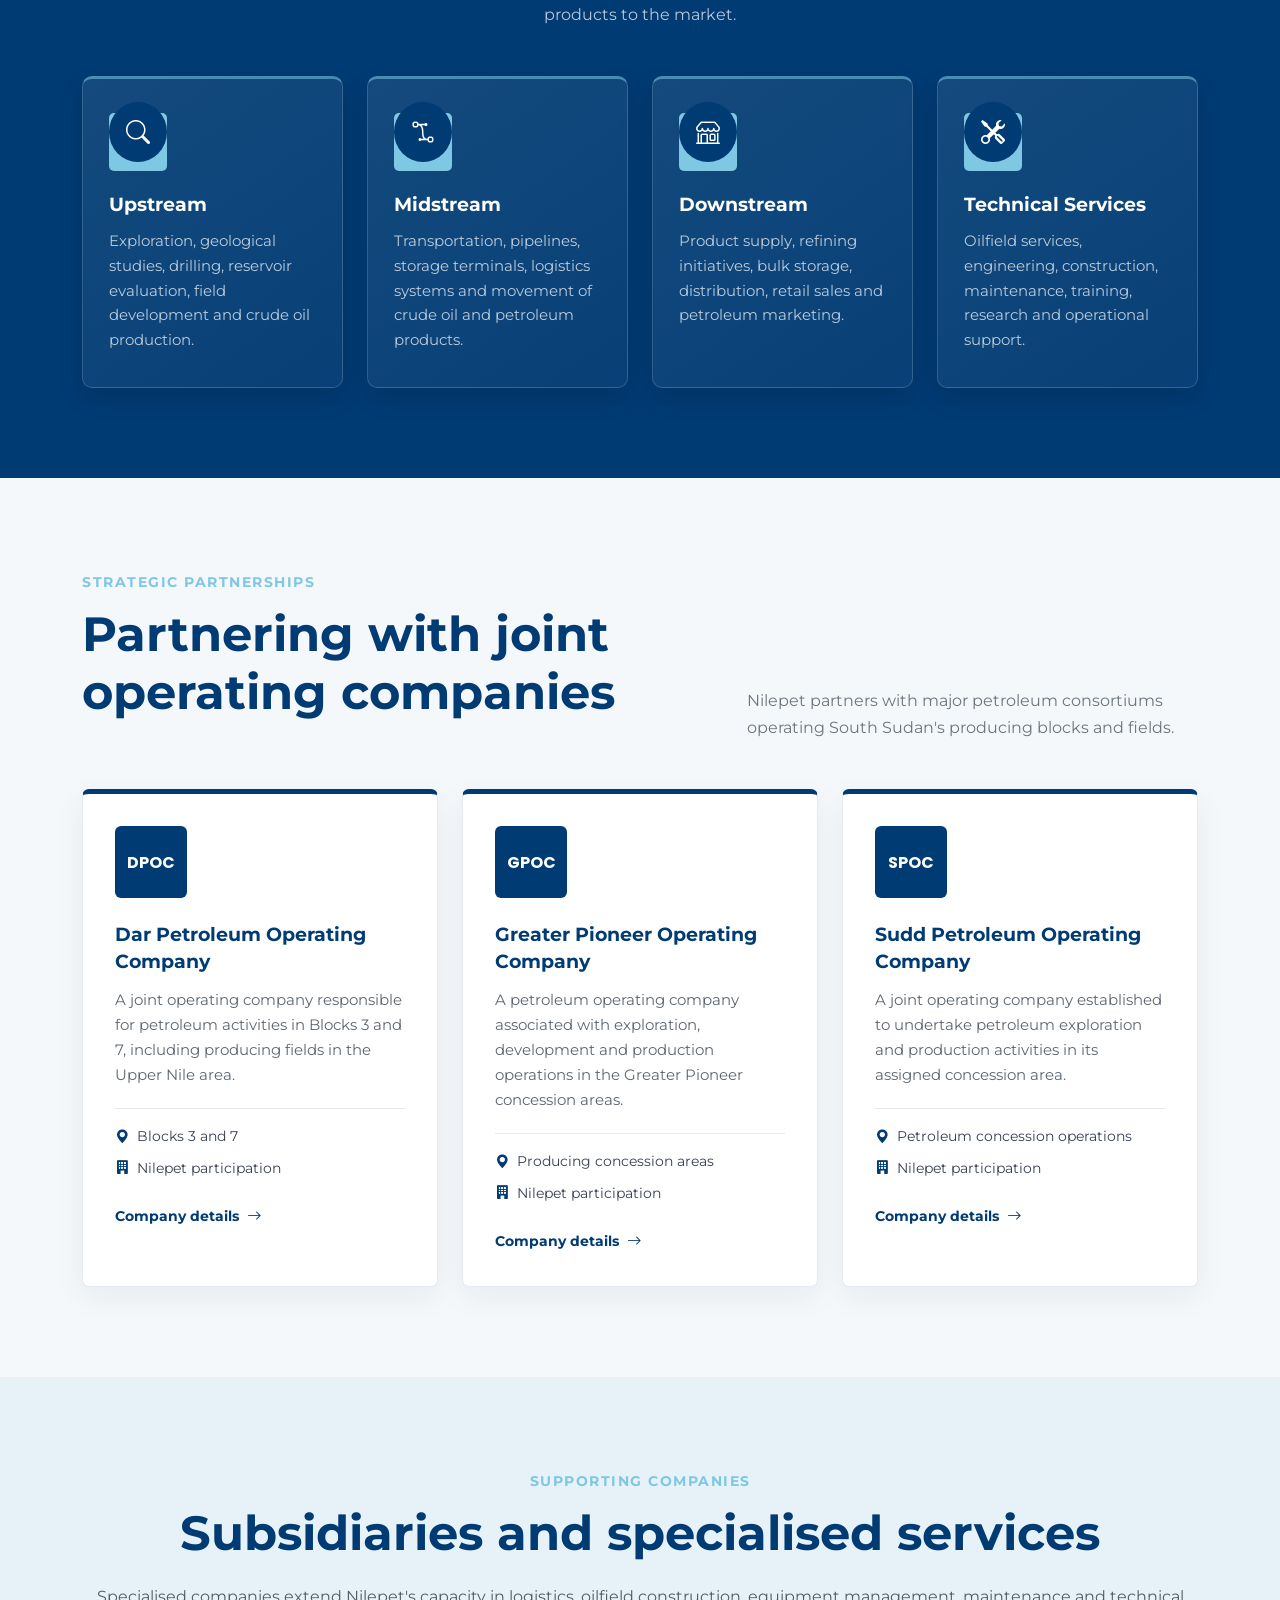
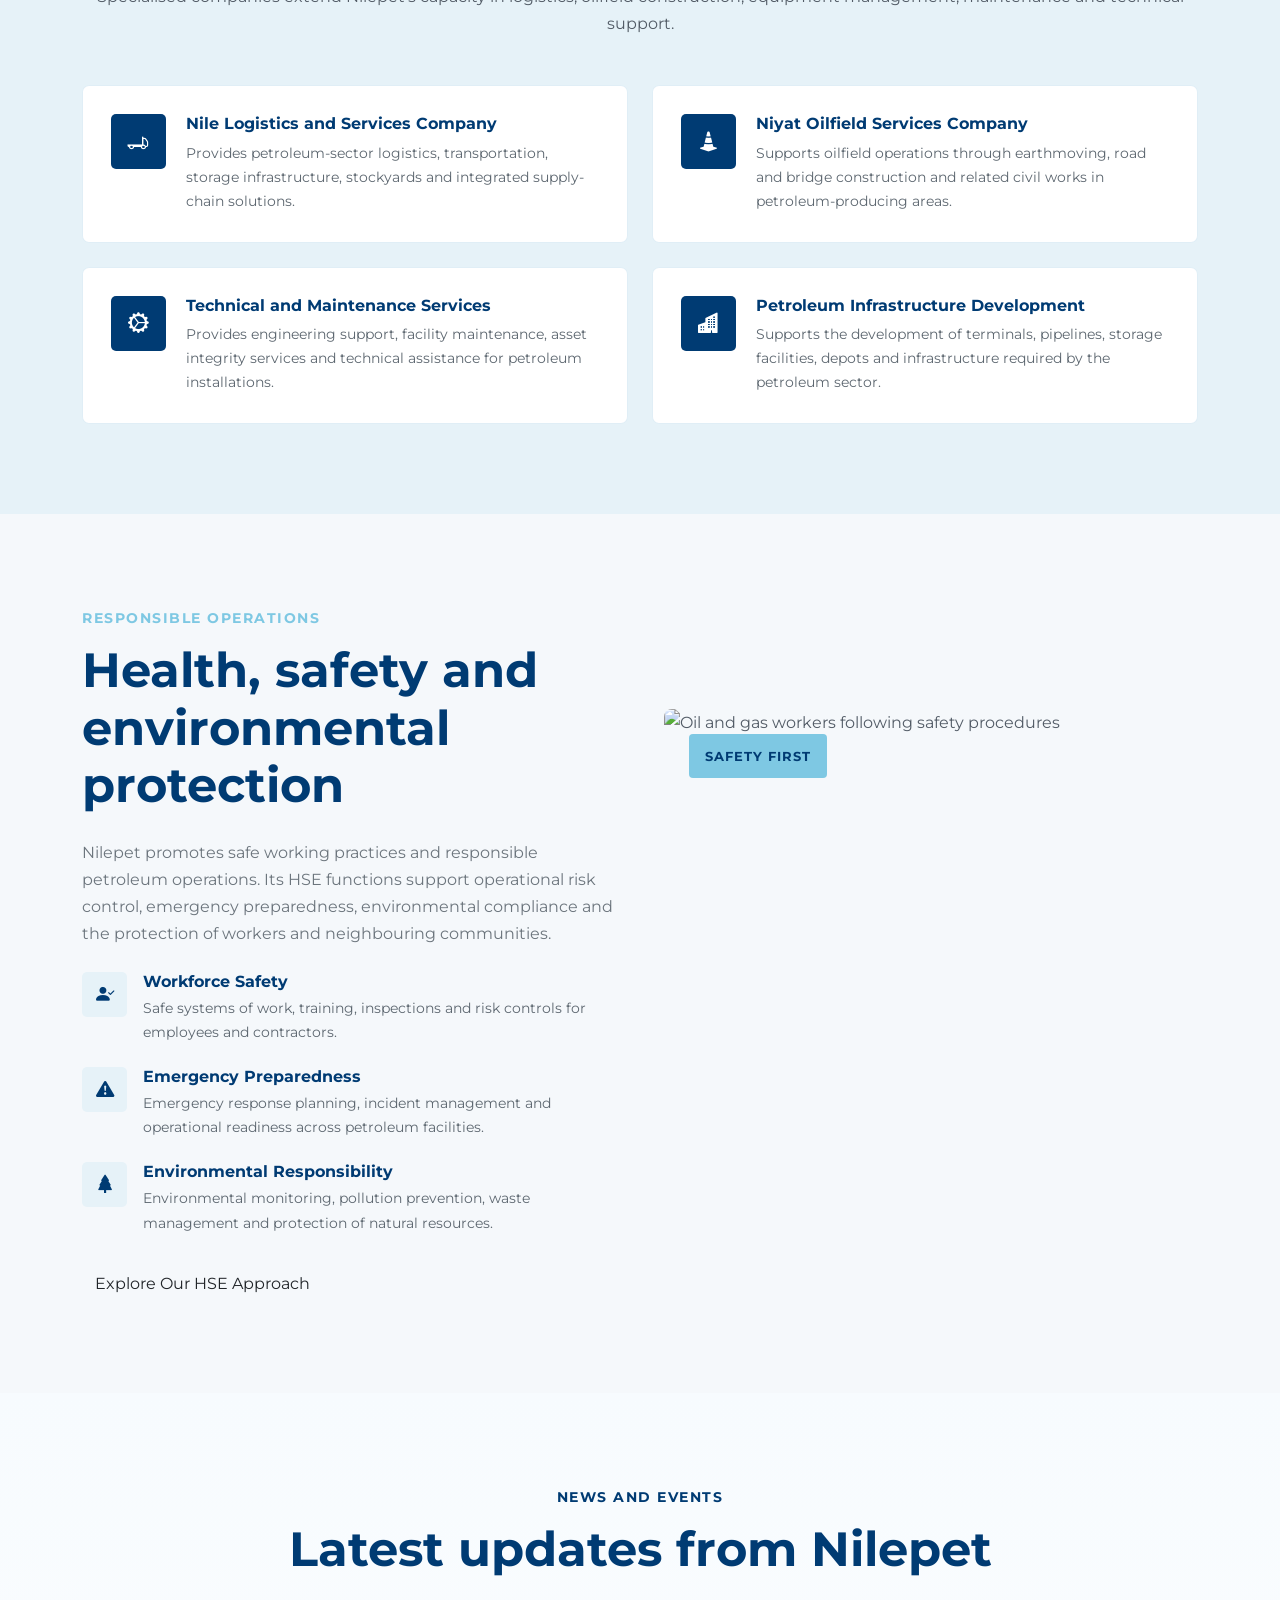
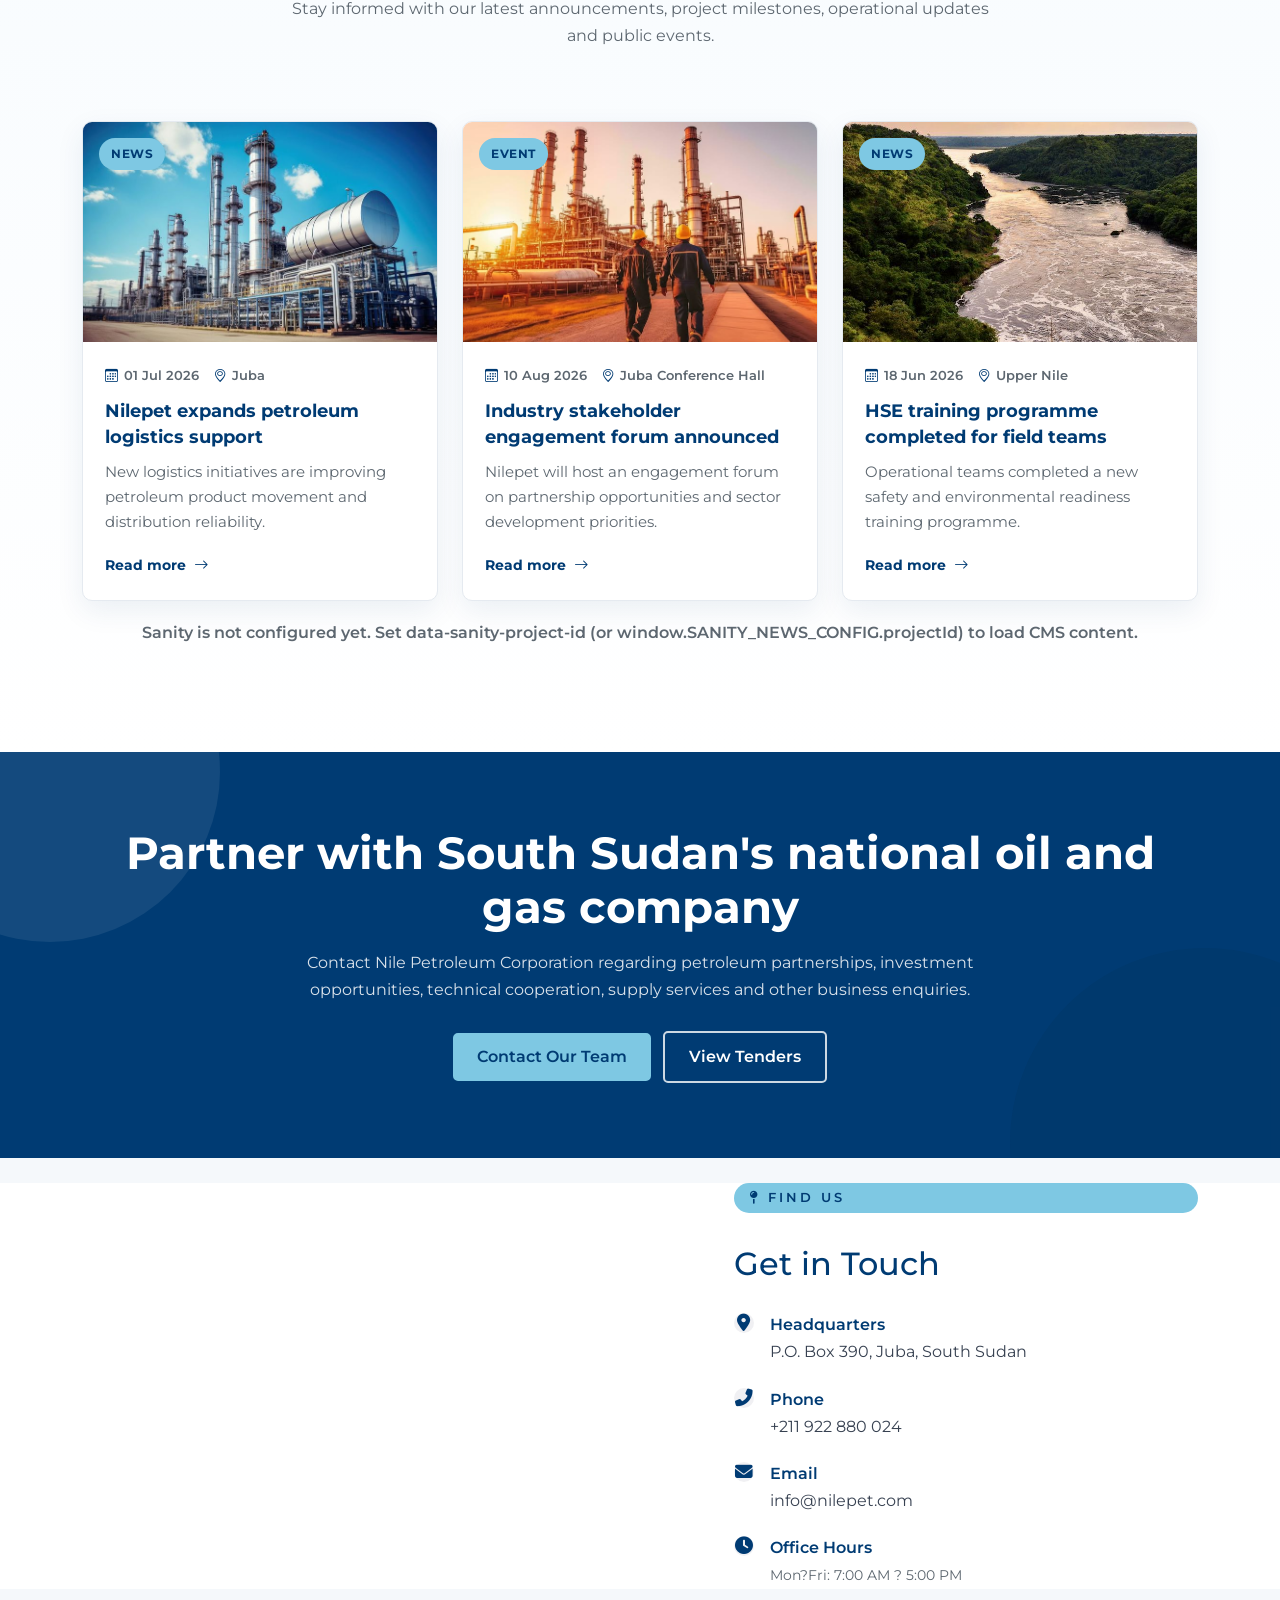
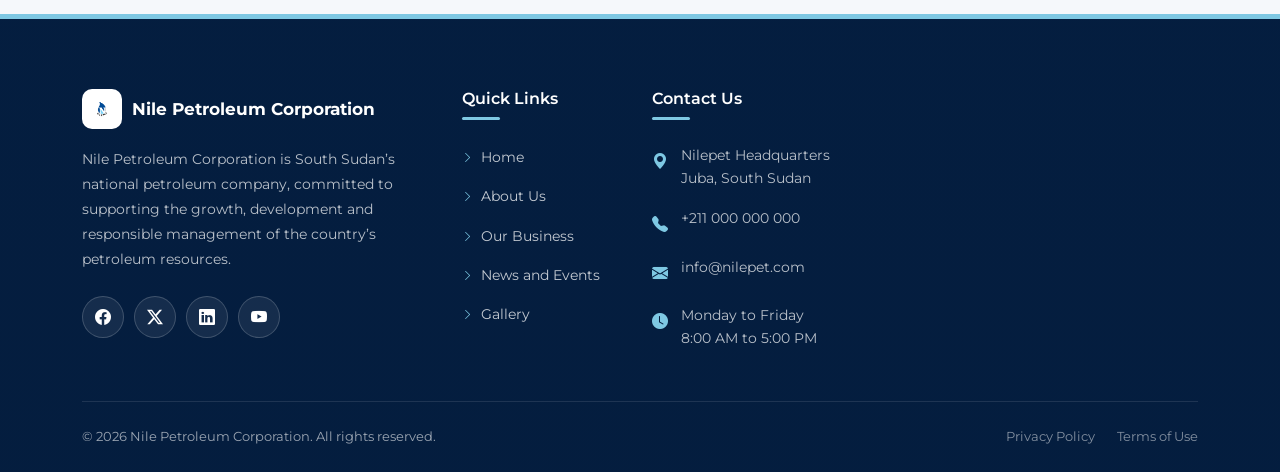
==== commit 13660469: "ggg" ====
--- a/index.html
+++ b/index.html
@@ -3339,7 +3339,7 @@
     <section class="md-message fade-up" id="md-message">
         <div class="container">
             <div class="md-message-grid">
-                <div class="md-content fade-up">
+                <div class="md-content">
                     <div class="md-quote-icon"><i class="fas fa-quote-left"></i></div>
                      <span class="section-subtitle">Managing Director's message</span>
                     <h2>A Word from Our Managing Director</h2>
@@ -3364,7 +3364,7 @@
                         <div class="md-title">Managing Director</div>
                     </div>
                 </div>
-                <div class="md-image fade-up">
+                <div class="md-image">
                     <div class="md-photo-placeholder">
                         <div class="decoration-line"></div>
                         <div class="decoration-line-bottom"></div>
@@ -4391,7 +4391,7 @@
     <section class="find-us fade-up" id="contact">
         <div class="container">
             <div class="find-us-grid">
-                <div class="map-wrap fade-up">
+                <div class="map-wrap">
                     <iframe
                     src="https://www.google.com/maps/embed?pb=!1m18!1m12!1m3!1d25484.872961330057!2d31.5667!3d4.85!2m3!1f0!2f0!3f0!3m2!1i1024!2i768!4f13.1!3m3!1m2!1s0x1769a1b0e5d5e5e5%3A0x5e5e5e5e5e5e5e5e!2sJuba%2C%20South%20Sudan!5e0!3m2!1sen!2sus!4v1690000000000"
                     allowfullscreen=""
@@ -4400,7 +4400,7 @@
                     title="Nilepet Headquarters Map"
                 ></iframe>
             </div>
-            <div class="contact-info fade-up">
+            <div class="contact-info">
                 <span class="section-label"><i class="fas fa-map-pin"></i> Find Us</span>
                 <h2>Get in <span>Touch</span></h2>
                 <div class="contact-item">
@@ -4753,4 +4753,4 @@
 <script src="site-shell.js"></script>
 
 </body>
-</html>+</html>
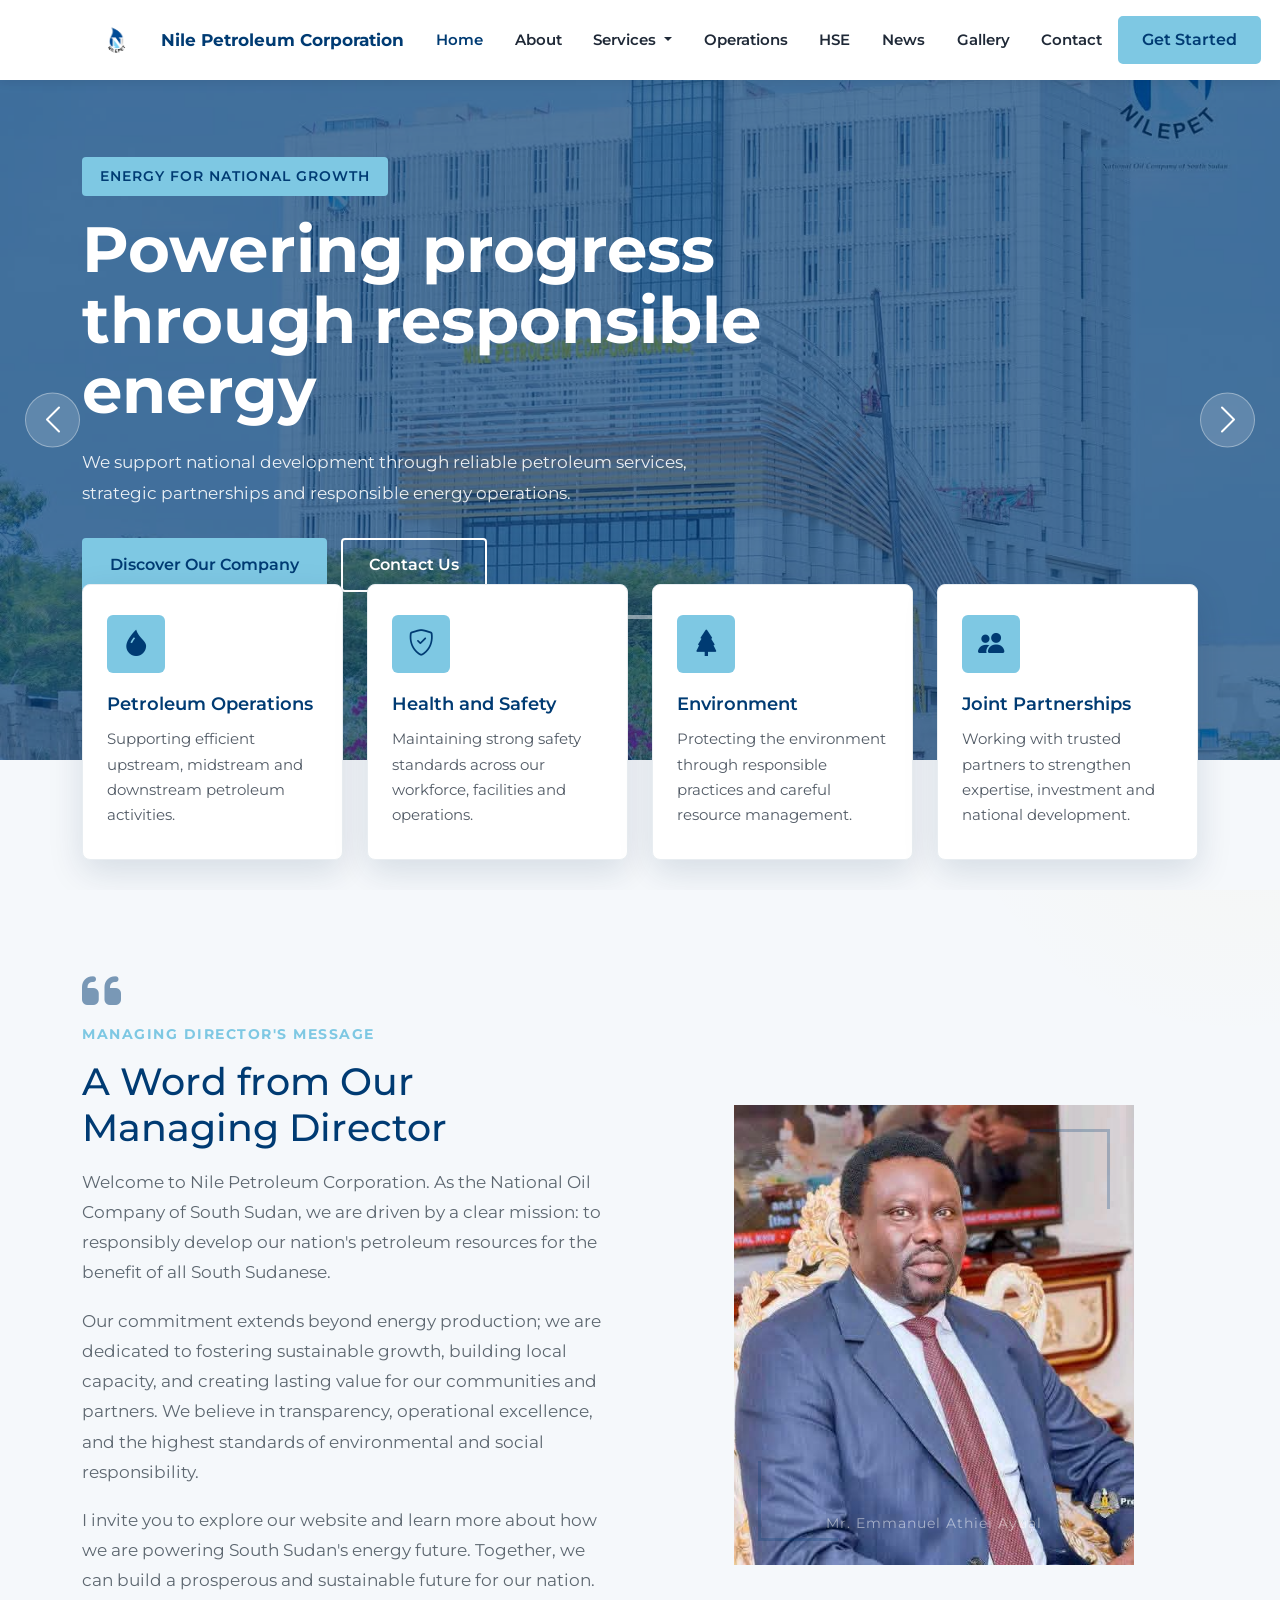
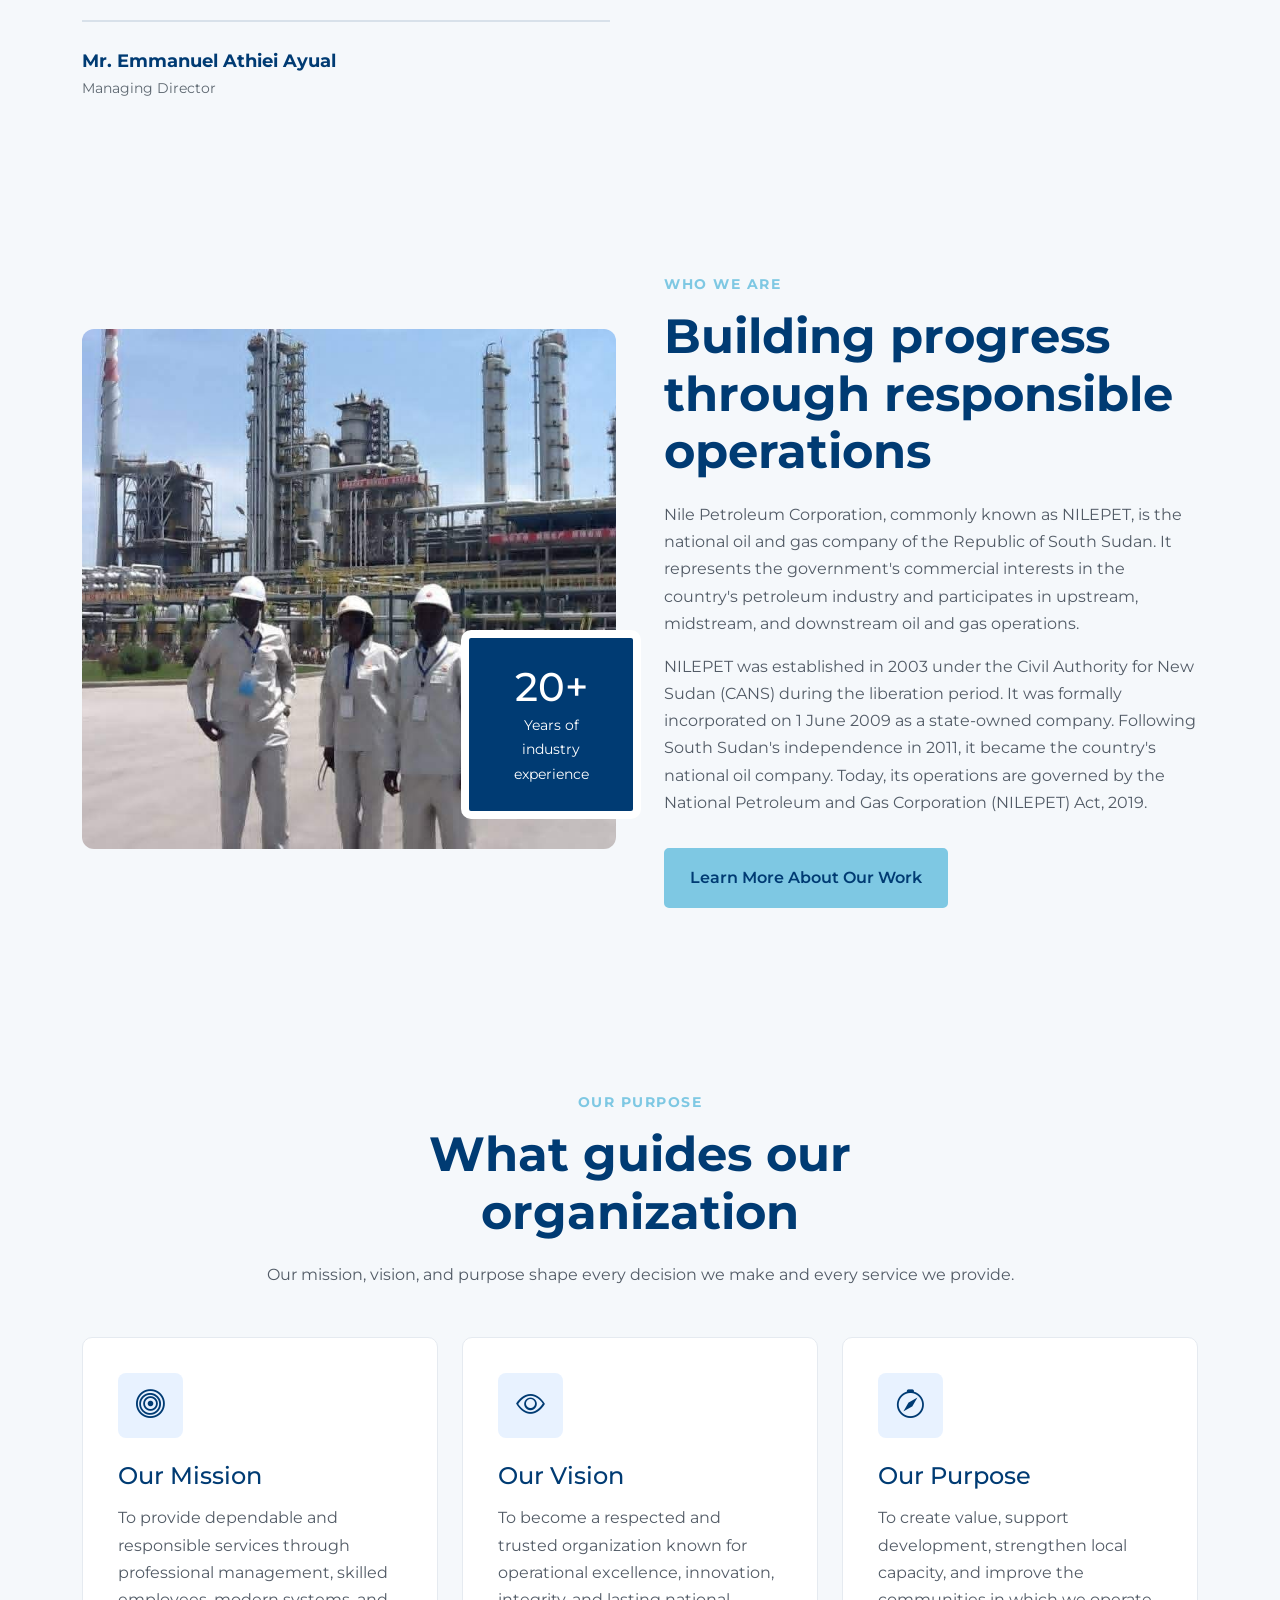
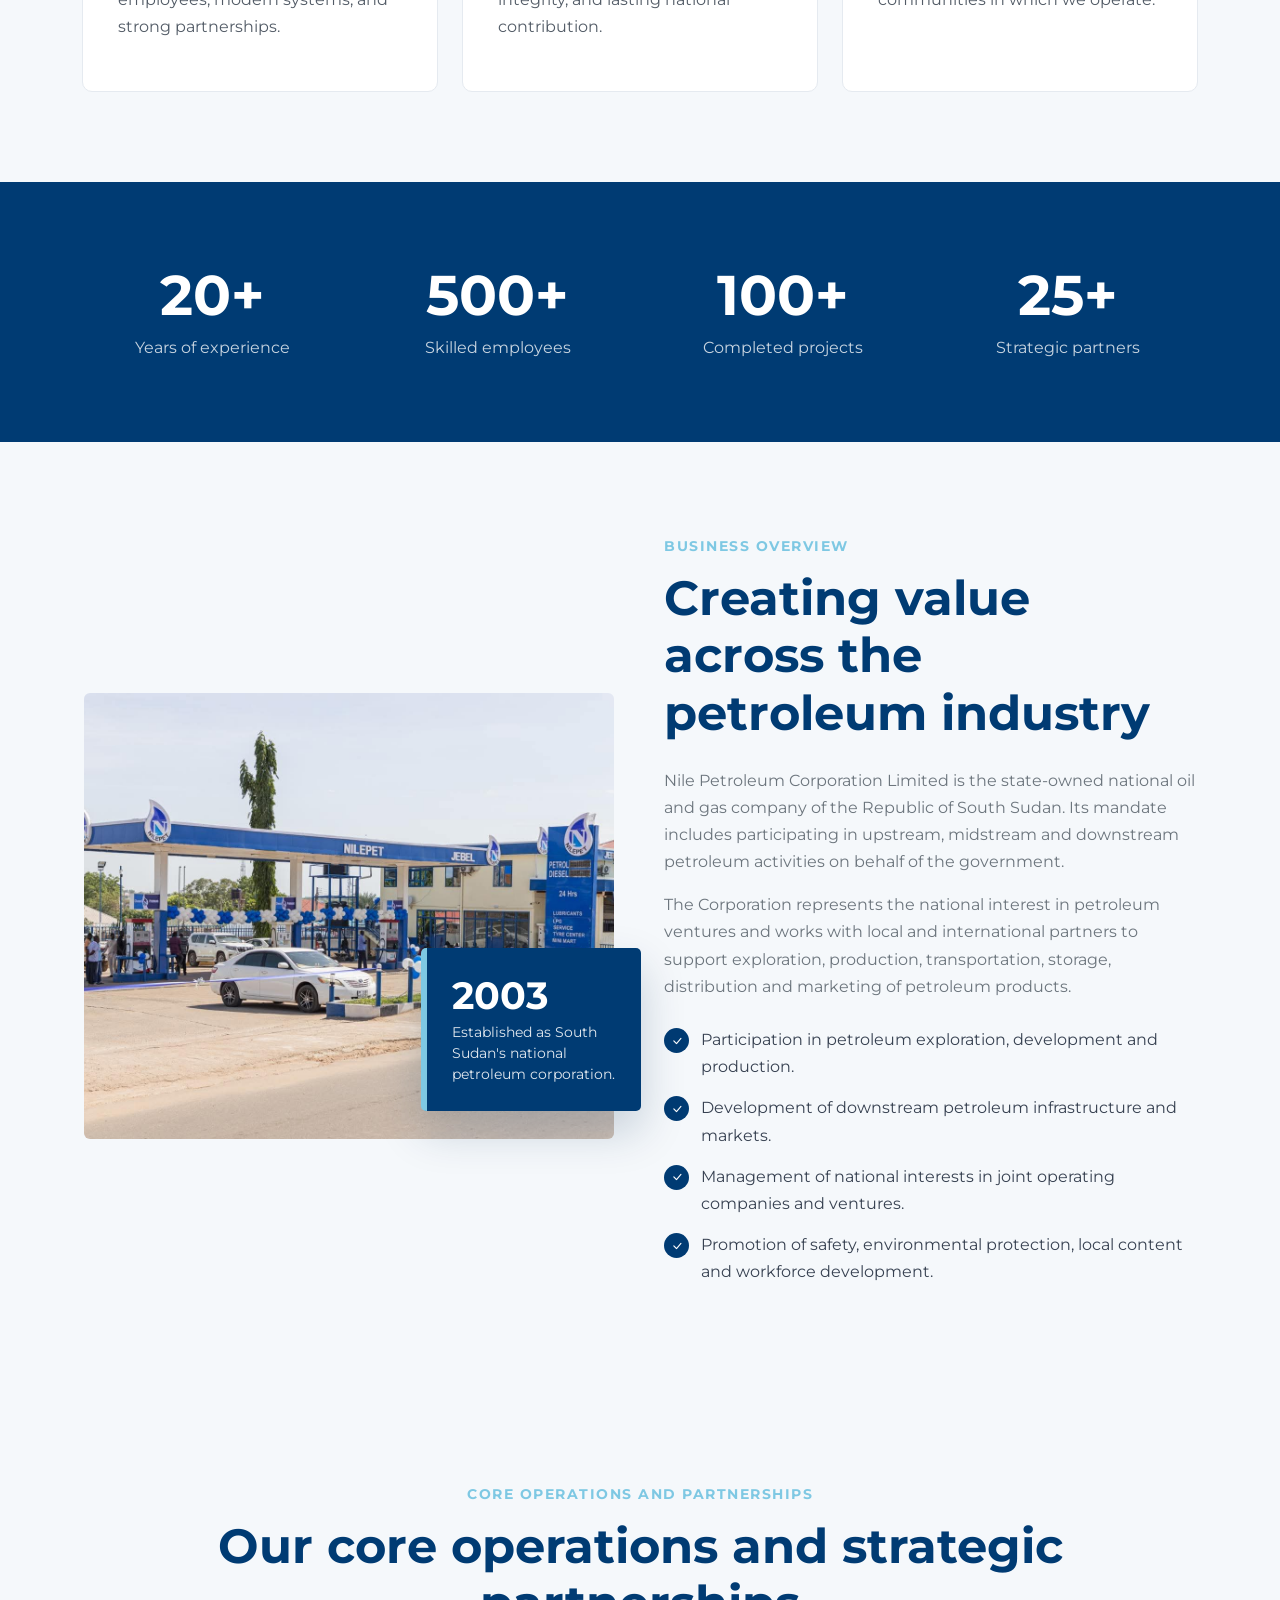
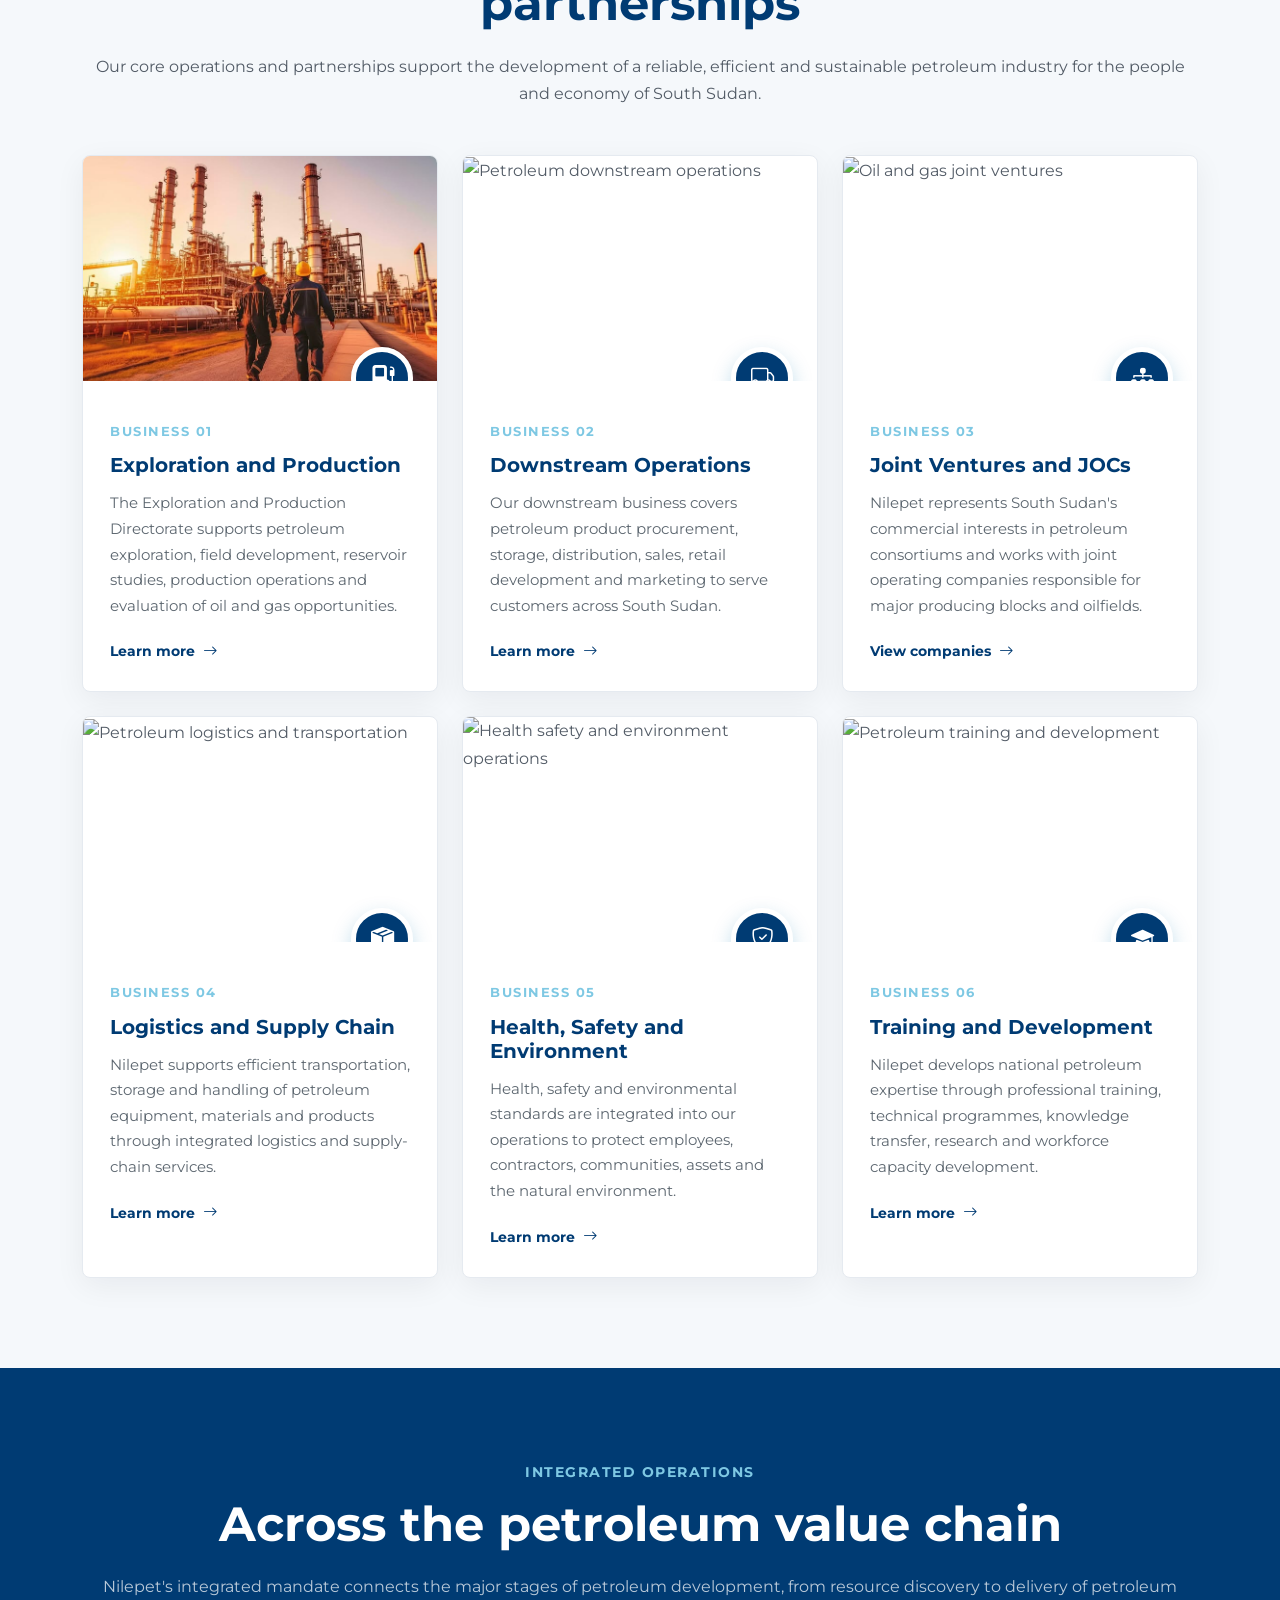
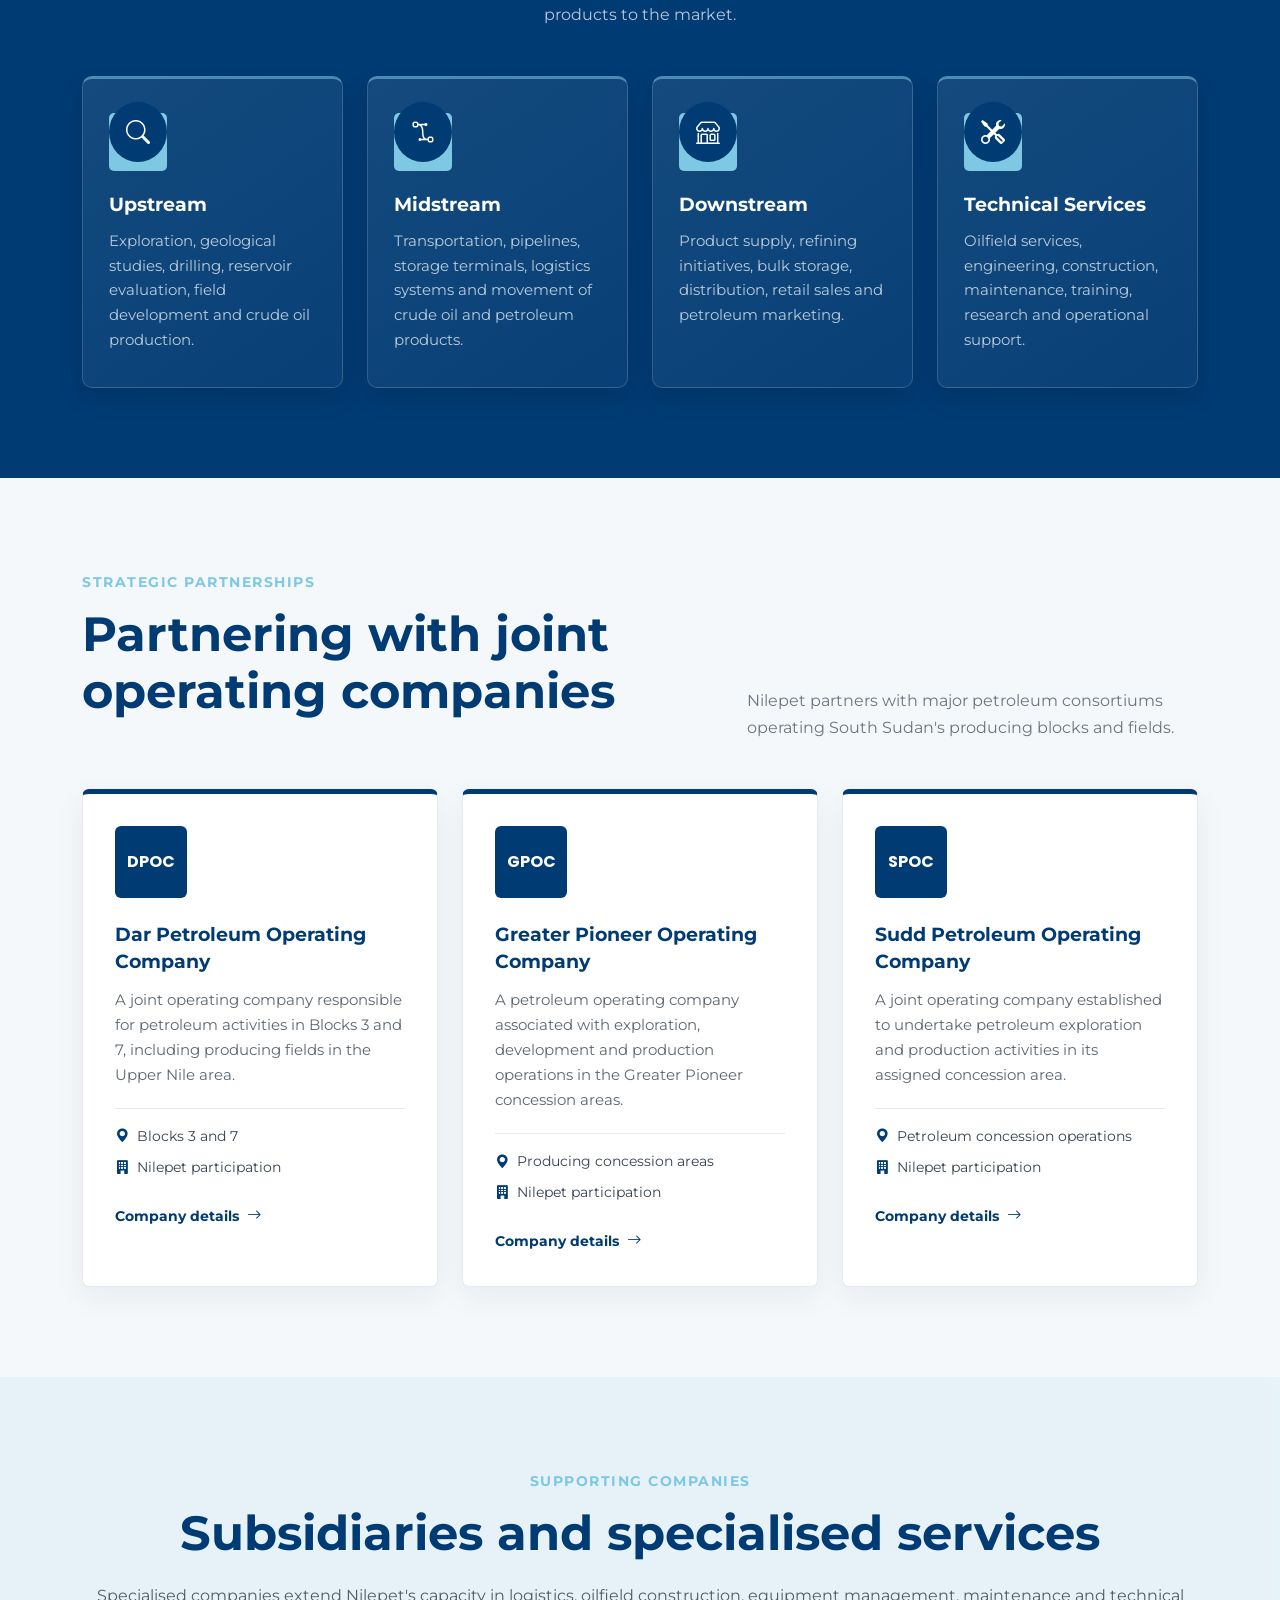
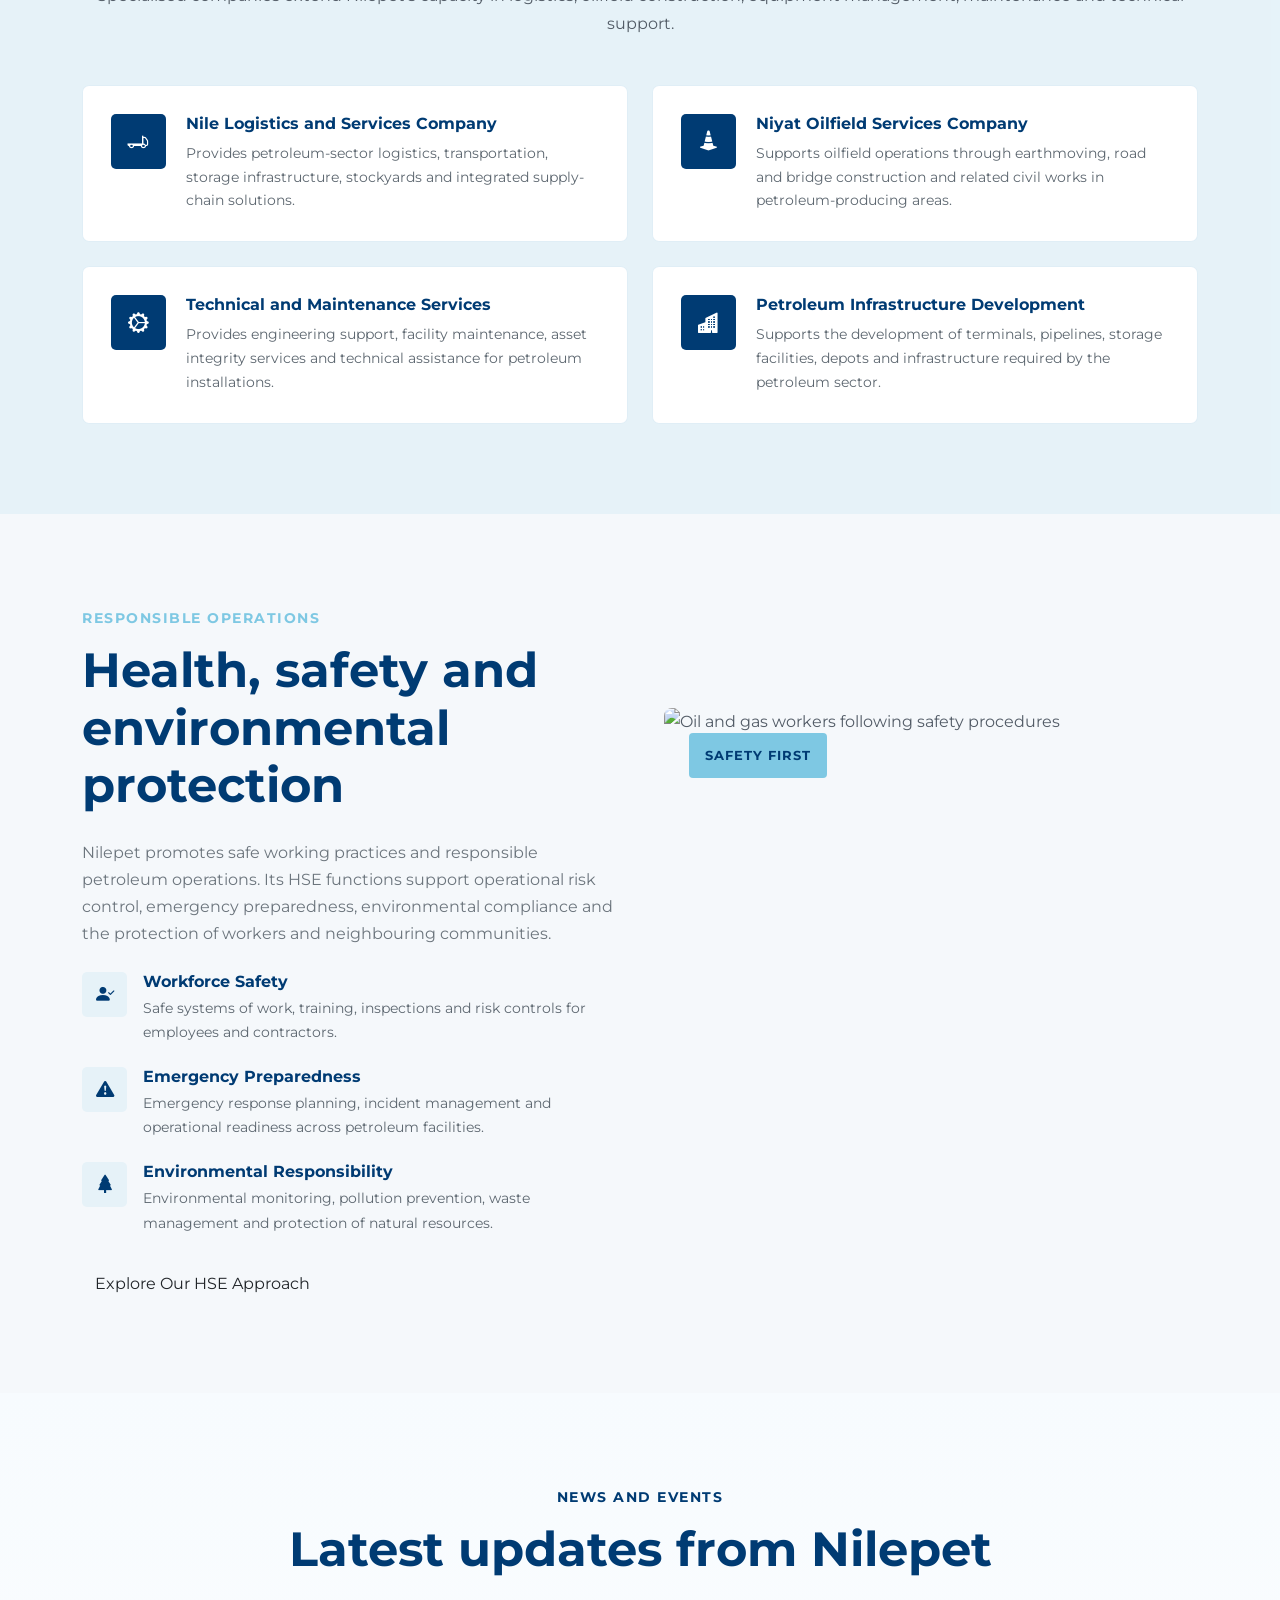
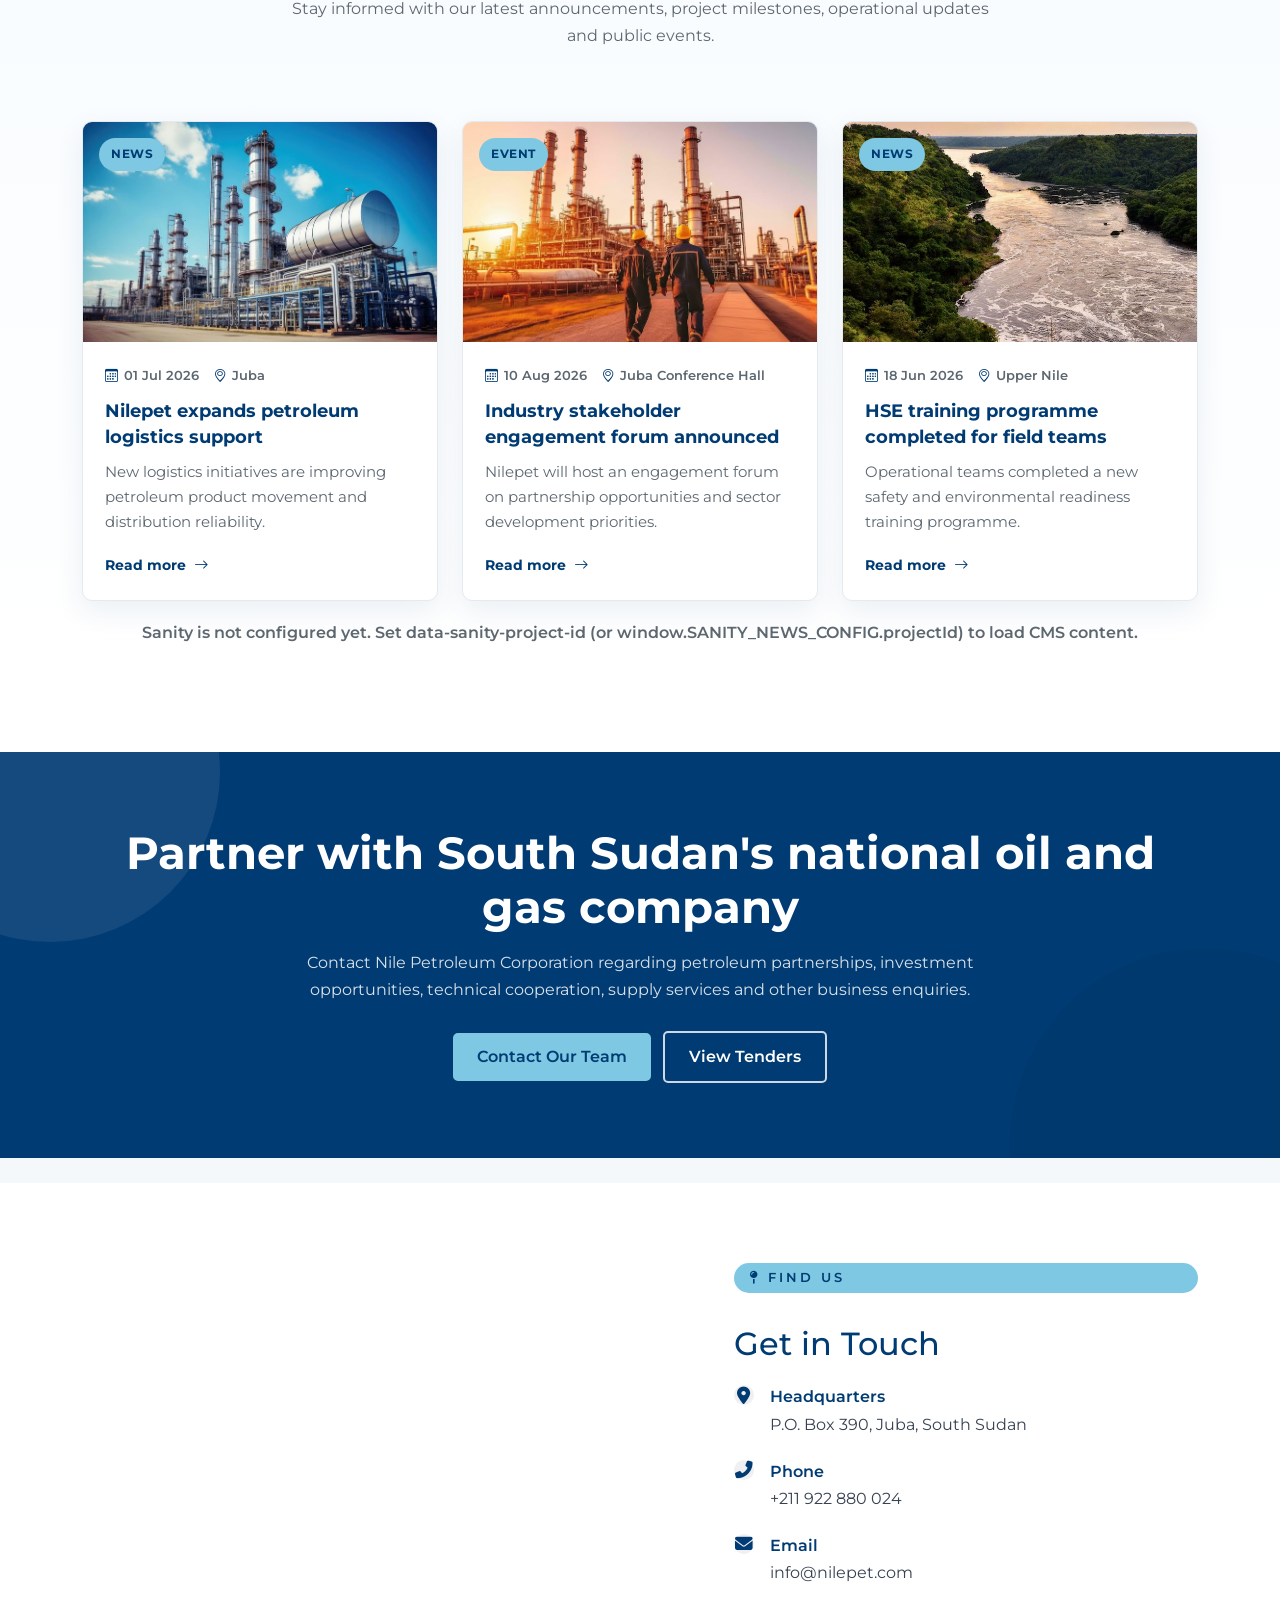
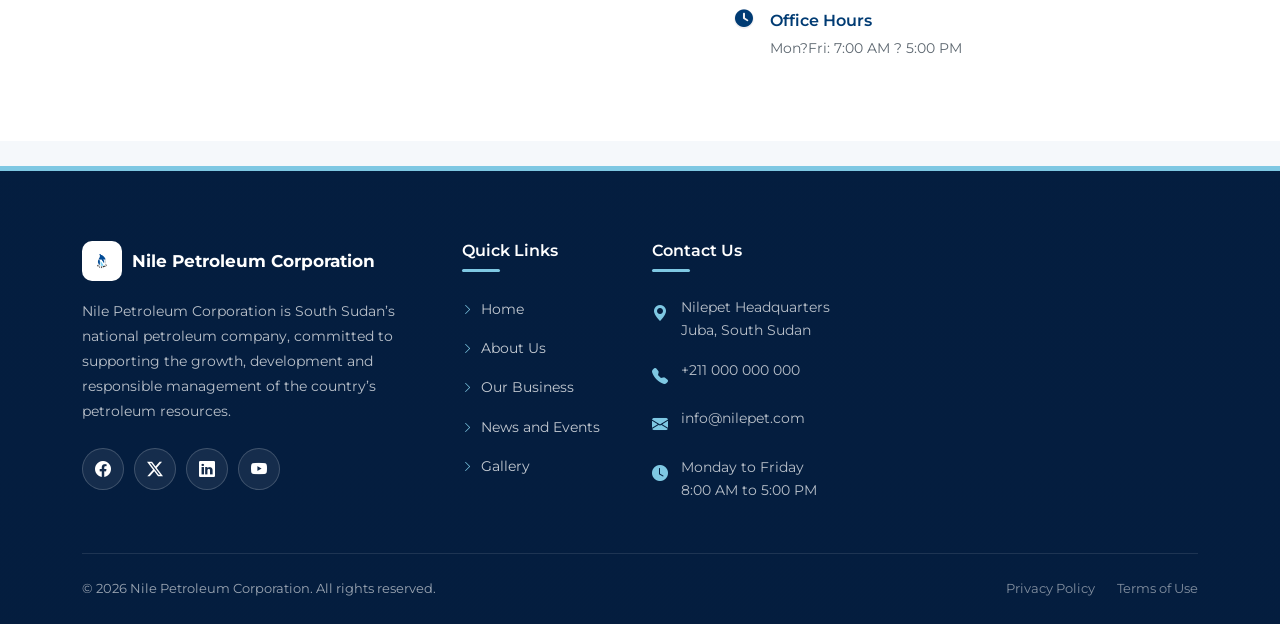
==== commit de7aee28: "Update print statement from 'Hello' to 'Goodbye'" ====
--- a/index.html
+++ b/index.html
@@ -92,6 +92,7 @@
             margin-top: 25px;
             margin-bottom: 25px;
             height: 100%;
+            padding: 80px 0;
         }
 
         .find-us-grid {
@@ -99,6 +100,10 @@
             grid-template-columns: 1.3fr 1fr;
             gap: 48px;
             align-items: stretch;
+        }
+
+        .find-us-grid > * {
+            min-width: 0;
         }
 
         .find-us .map-wrap {
@@ -124,9 +129,10 @@
             gap: 20px;
         }
 
-        .find-us .contact-info h2 a{
+        .find-us .contact-info h2 {
             font-size: 2rem;
             color: var(--deep-blue);
+            margin-bottom: 0;
         }
 
         .find-us .contact-item {
@@ -134,9 +140,11 @@
             align-items: flex-start;
             gap: 16px;
         }
-          .find-us .contact-item a{color: var(--text-dark);
-
-          }
+
+        .find-us .contact-item a {
+            color: var(--text-dark);
+            overflow-wrap: anywhere;
+        }
 
         .find-us .contact-item .icon {
             width: 20px;
@@ -155,6 +163,7 @@
         .find-us .contact-item .text {
             font-size: 1rem;
             color: var(--text-dark);
+            min-width: 0;
         }
 
         .find-us .contact-item .text strong {
@@ -165,6 +174,57 @@
         .find-us .contact-item .text .sub {
             font-size: 0.9rem;
             color: var(--text-muted);
+        }
+
+        @media (max-width: 991.98px) {
+            .find-us {
+                padding: 64px 0;
+            }
+
+            .find-us-grid {
+                grid-template-columns: 1fr;
+                gap: 28px;
+            }
+
+            .find-us .map-wrap,
+            .find-us .map-wrap iframe {
+                min-height: 300px;
+            }
+
+            .find-us .contact-info {
+                gap: 16px;
+            }
+        }
+
+        @media (max-width: 575.98px) {
+            .find-us {
+                padding: 48px 0;
+            }
+
+            .find-us .map-wrap,
+            .find-us .map-wrap iframe {
+                min-height: 240px;
+            }
+
+            .find-us .contact-info h2 {
+                font-size: 1.7rem;
+            }
+
+            .find-us .contact-item {
+                gap: 12px;
+            }
+
+            .find-us .contact-item .icon {
+                width: 28px;
+                height: 28px;
+                font-size: 0.95rem;
+                flex-shrink: 0;
+            }
+
+            .find-us .section-label {
+                font-size: 0.72rem;
+                letter-spacing: 2px;
+            }
         }
 
         body {
--- a/style.css
+++ b/style.css
@@ -170,52 +170,51 @@
     box-shadow: 0 0 0 0.2rem rgba(126, 200, 227, 0.28);
 }
 
-html.animations-enabled .fade-up {
-    opacity: 0;
-    transform: translateY(24px);
-    filter: blur(4px);
-    transition:
-        opacity 0.75s ease,
-        transform 0.75s cubic-bezier(0.22, 1, 0.36, 1),
-        filter 0.75s ease;
-    will-change: opacity, transform, filter;
-}
-
-html.animations-enabled .fade-up.is-visible {
+.fade-up,
+body > section.fade-up,
+body > .site-footer.fade-up {
+    animation: sectionReveal 0.32s ease-out both;
+}
+
+html {
+    scroll-behavior: smooth;
+}
+
+@keyframes sectionReveal {
+    from {
+        opacity: 0;
+        transform: translateY(10px);
+    }
+
+    to {
+        opacity: 1;
+        transform: translateY(0);
+    }
+}
+
+.fade-up {
     opacity: 1;
-    transform: translateY(0);
-    filter: blur(0);
-}
-
-html.animations-enabled .site-navbar,
-html.animations-enabled .site-footer,
-html.animations-enabled .news-event-card,
-html.animations-enabled .business-card,
-html.animations-enabled .service-card,
-html.animations-enabled .feature-card {
-    transition: transform 0.3s ease, box-shadow 0.3s ease, opacity 0.3s ease;
-}
-
-html.animations-enabled .site-navbar:hover,
-html.animations-enabled .news-event-card:hover,
-html.animations-enabled .business-card:hover,
-html.animations-enabled .service-card:hover,
-html.animations-enabled .feature-card:hover {
-    transform: translateY(-4px);
+    transform: none;
+    filter: none;
+}
+
+.site-navbar,
+.site-footer,
+.news-event-card,
+.business-card,
+.service-card,
+.feature-card {
+    transition: none;
 }
 
 @media (prefers-reduced-motion: reduce) {
-    html.animations-enabled .fade-up,
-    html.animations-enabled .fade-up.is-visible,
-    html.animations-enabled .site-navbar,
-    html.animations-enabled .site-footer,
-    html.animations-enabled .news-event-card,
-    html.animations-enabled .business-card,
-    html.animations-enabled .service-card,
-    html.animations-enabled .feature-card {
-        transition: none;
-        transform: none;
-        filter: none;
-        opacity: 1;
-    }
-}
+    .fade-up,
+    body > section.fade-up,
+    body > .site-footer.fade-up {
+        animation: none;
+    }
+
+    html {
+        scroll-behavior: auto;
+    }
+}
